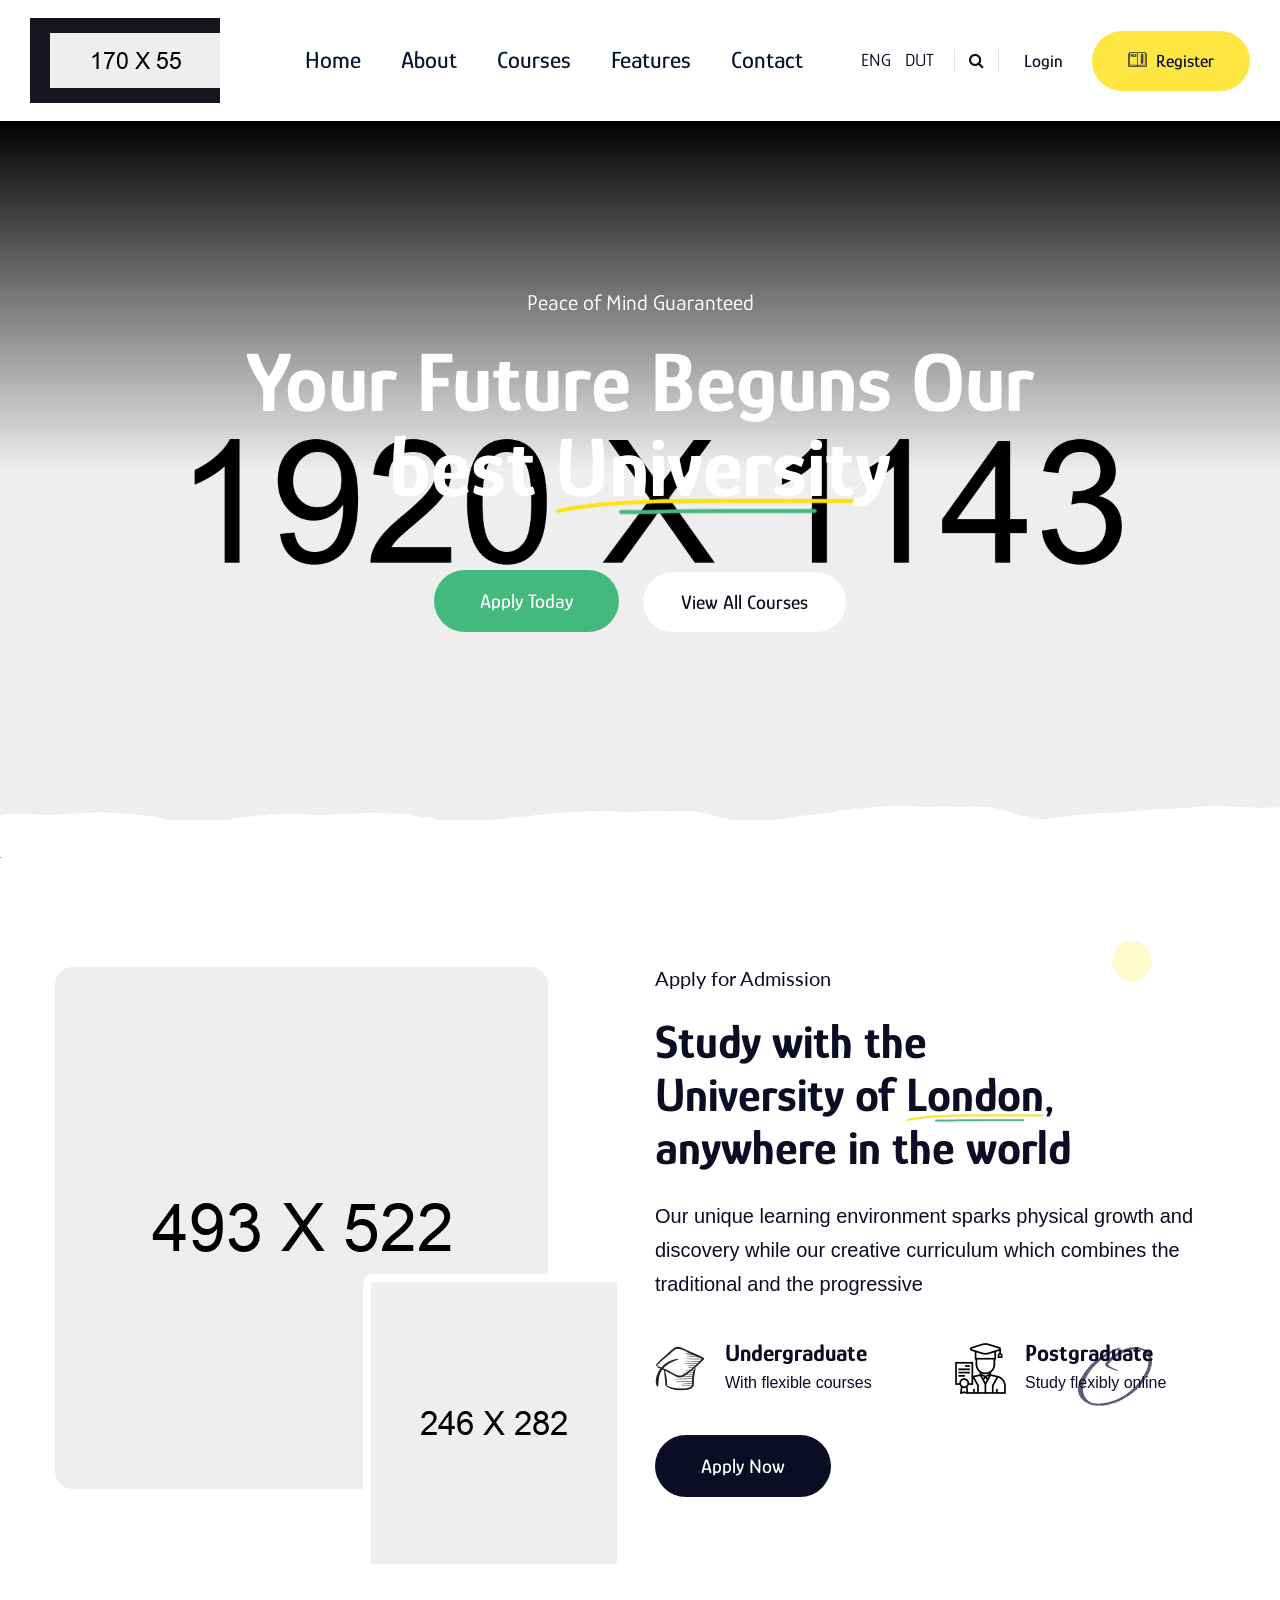
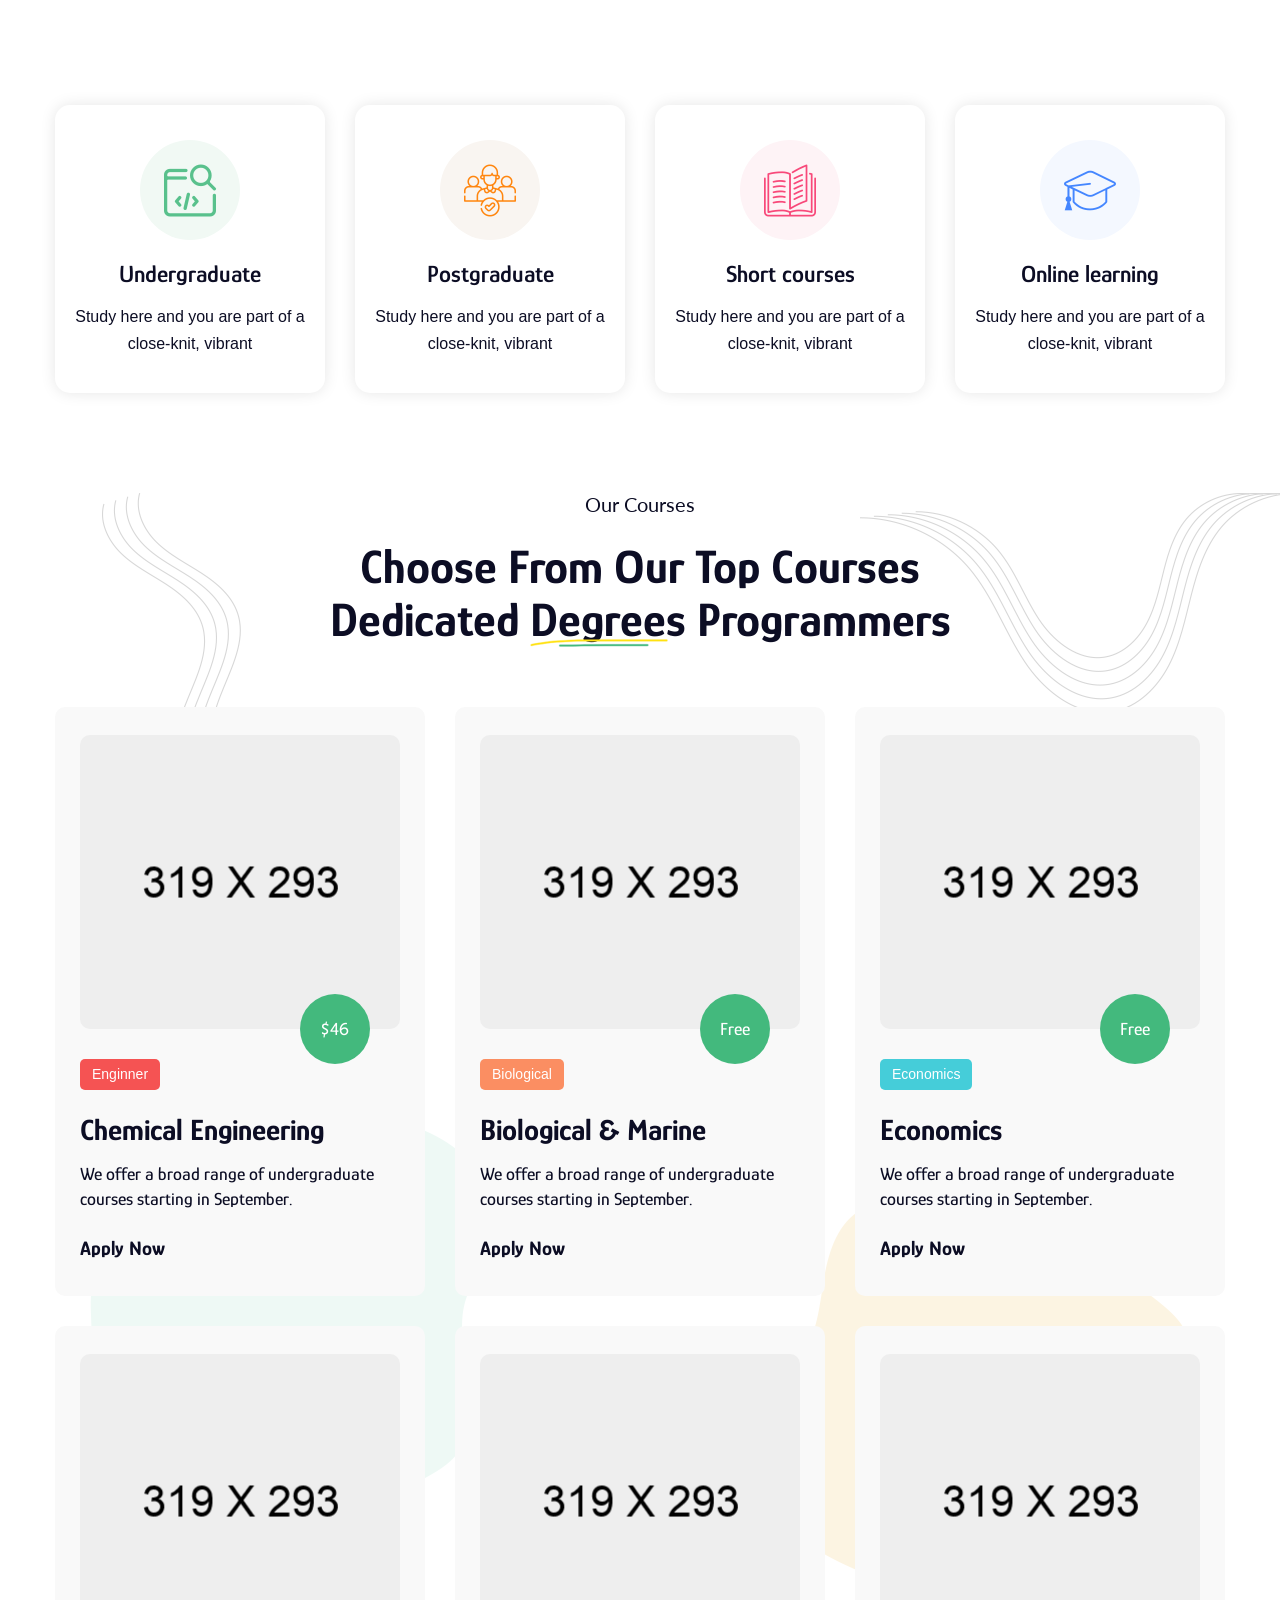
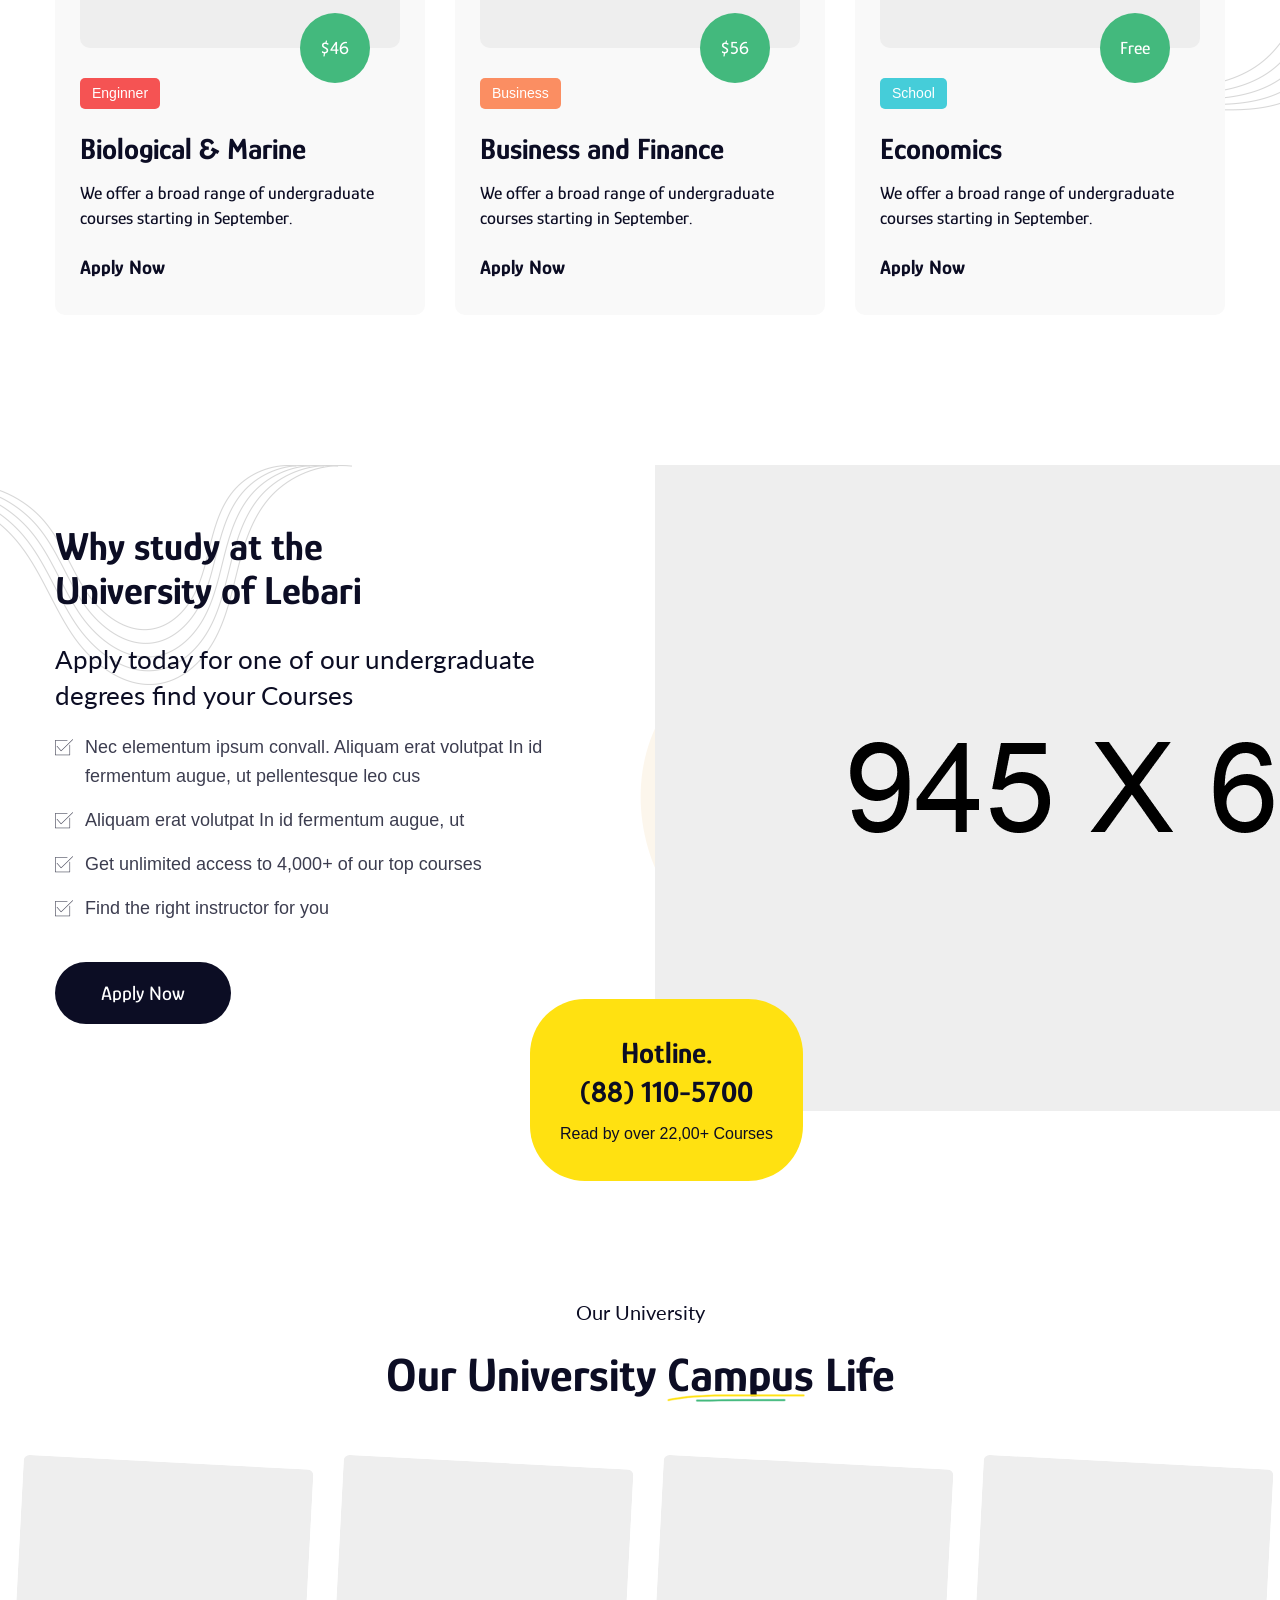
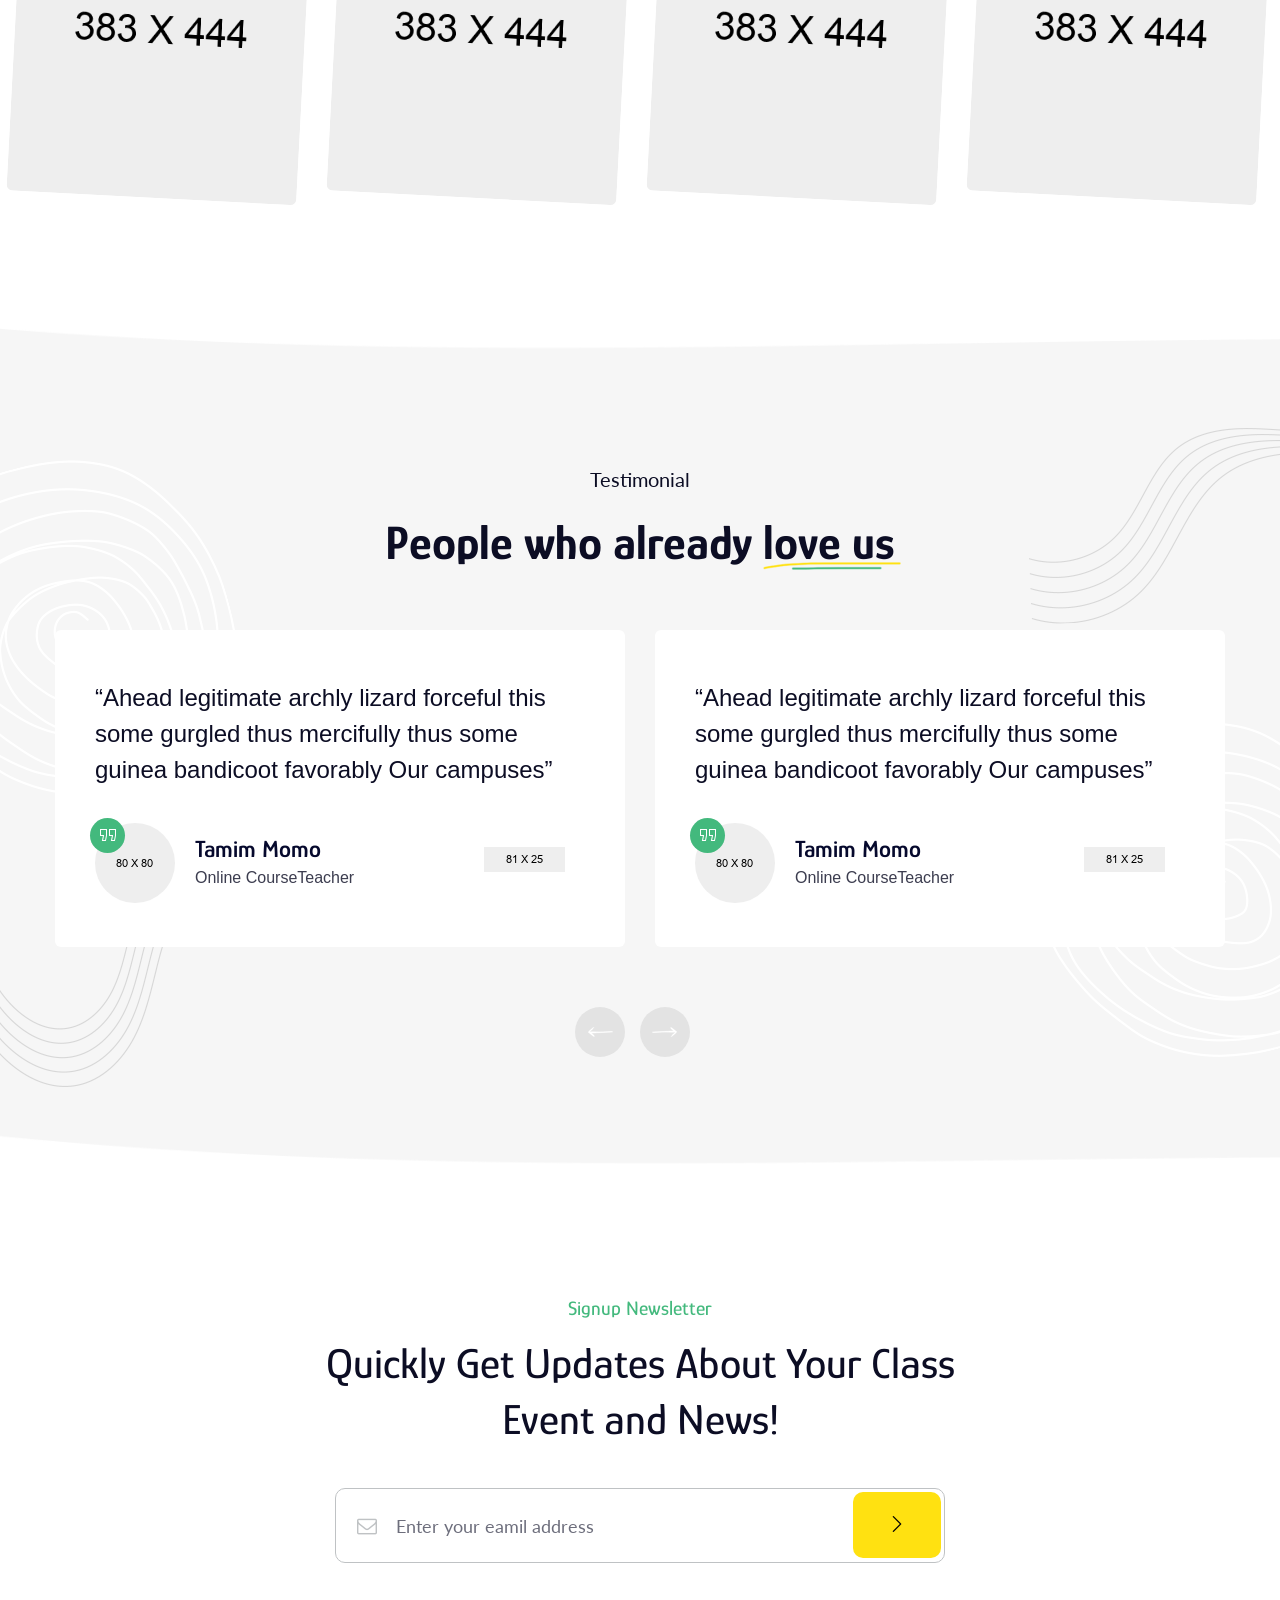
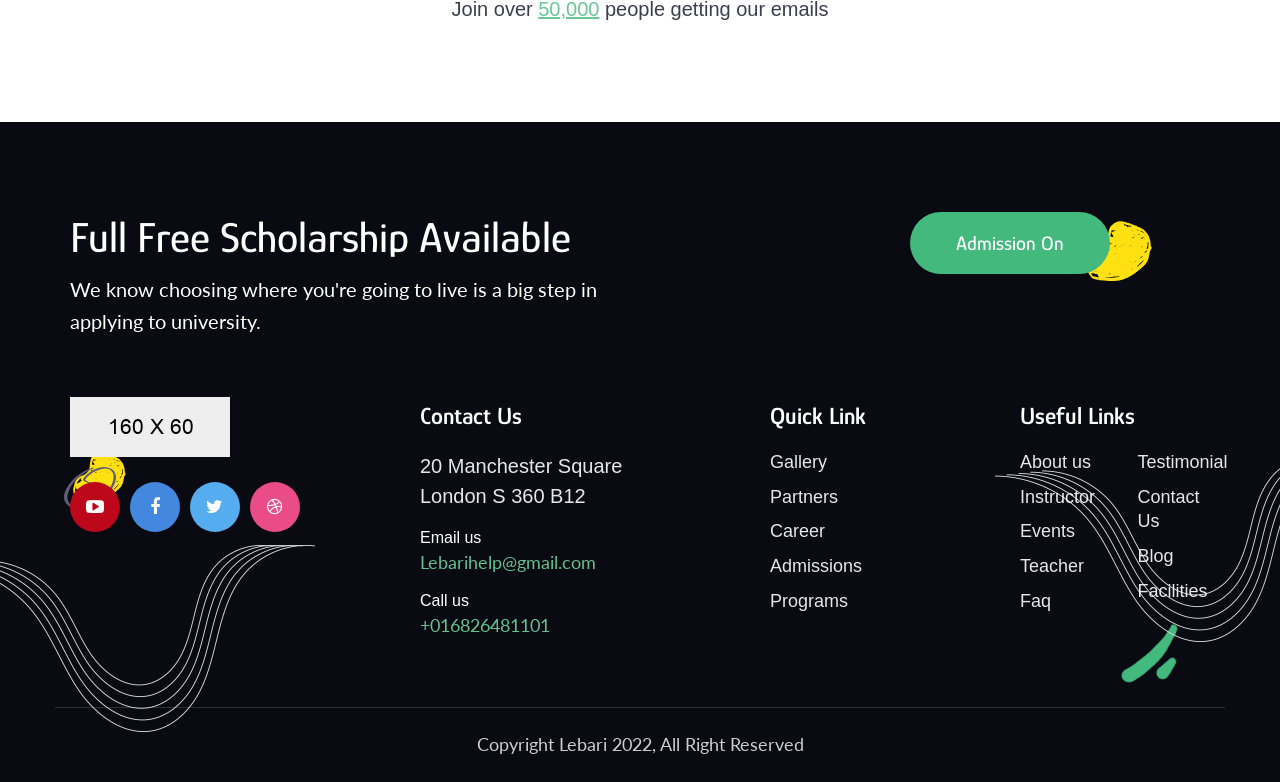
==== landing-page/index.html @ ad211459 "Initial commit: PathWise microservices platform - all secrets removed" ====
<!DOCTYPE html>
<html>
<head>
<meta charset="utf-8">
<title>PathWise University | Learn, Grow, Succeed</title>

<!-- Stylesheets -->
<link href="css/bootstrap.css" rel="stylesheet">
<link href="css/style.css" rel="stylesheet">
<link href="css/responsive.css" rel="stylesheet">

<link href="https://fonts.googleapis.com/css2?family=Glory:wght@100;300;400;500;600;700;800&family=Lato:wght@100;300;400;700;900&display=swap" rel="stylesheet">

<link rel="shortcut icon" href="images/favicon.png" type="image/x-icon">
<link rel="icon" href="images/favicon.png" type="image/x-icon">

<!-- Responsive -->
<meta http-equiv="X-UA-Compatible" content="IE=edge">
<meta name="viewport" content="width=device-width, initial-scale=1.0, maximum-scale=1.0, user-scalable=0">

<!--[if lt IE 9]><script src="https://cdnjs.cloudflare.com/ajax/libs/html5shiv/3.7.3/html5shiv.js"></script><![endif]-->
<!--[if lt IE 9]><script src="js/respond.js"></script><![endif]-->

</head>

<body>

<div class="page-wrapper">
 	
    <!-- Preloader -->
    <div class="preloader"></div>
 	
    <!-- Main Header -->
    <header class="main-header header-style-four">
    
        <!-- Header Lower -->
        <div class="header-lower">
			<div class="lower-inner">
				<div class="outer-container">
					<div class="inner-container clearfix">
						
						<div class="pull-left logo-box">
							<div class="logo"><a href="index.html"><img src="images/logo-2.png" alt="" title=""></a></div>
						</div>
						
						<div class="pull-right nav-outer clearfix">
							<!-- Mobile Navigation Toggler -->
							<div class="mobile-nav-toggler"><span class="icon flaticon-menu-2"></span></div>
							<!-- Main Menu -->
							<nav class="main-menu show navbar-expand-md">
								<div class="navbar-header">
									<button class="navbar-toggler" type="button" data-toggle="collapse" data-target="#navbarSupportedContent" aria-controls="navbarSupportedContent" aria-expanded="false" aria-label="Toggle navigation">
										<span class="icon-bar"></span>
										<span class="icon-bar"></span>
										<span class="icon-bar"></span>
									</button>
								</div>
								
								<div class="navbar-collapse collapse clearfix" id="navbarSupportedContent">
									<ul class="navigation clearfix">
										<li class="current"><a href="index.html">Home</a></li>
										<li><a href="#about">About</a></li>
										<li><a href="#courses">Courses</a></li>
										<li><a href="#features">Features</a></li>
										<li><a href="#contact">Contact</a></li>
									 </ul>
								</div>
							</nav>
							<!-- Main Menu End-->
							
							<!-- Outer Box -->
							<div class="outer-box clearfix">
							
								<!-- Language Nav -->
								<ul class="language-nav">
									<li><a href="#">Eng</a></li>
									<li><a href="#">Dut</a></li>
								</ul>
								
								<!-- Search Btn -->
								<div class="search-box-btn search-box-outer"><span class="icon fa fa-search"></span></div>
								
								<!-- Login Box -->
								<ul class="login-box">
									<li><a href="login.html" class="login">Login</a></li>
									<li><a href="register.html" class="register"><span class="icon flaticon-homework"></span>Register</a></li>
								</ul>
								
							</div>
								
						</div>
						
					</div>
				</div>
			</div>
        </div>
        <!--End Header Upper-->
        
        <!-- Mobile Menu  -->
        <div class="mobile-menu">
            <div class="menu-backdrop"></div>
            <div class="close-btn"><span class="icon flaticon-multiply"></span></div>
            
            <nav class="menu-box">
                <div class="nav-logo"><a href="index.html"><img src="images/logo.png" alt="" title=""></a></div>
                <div class="menu-outer">
					<!--Here Menu Will Come Automatically Via Javascript / Same Menu as in Header-->
				</div>
            </nav>
        </div><!-- End Mobile Menu -->
    
    </header>
    <!-- End Main Header -->
	
    <!-- Banner Slider Six -->
    <section class="banner-section-six">
		<div class="pattern-layer" style="background-image:url(images2/main-slider/pattern-10.png)"></div>
		<div class="single-item-carousel owl-carousel owl-theme">
            
			<!-- Slide -->
			<div class="slide" style="background-image:url(images2/main-slider/image-4.jpg)">
				<div class="auto-container">
					<div class="content-boxed">
						<div class="inner-column">
							<div class="title">Peace of Mind Guaranteed</div>
							<h1>Your Future Beguns Our <br> best <span>University</span></h1>
							<a class="theme-btn btn-style-eight" href="contact.html"><span class="txt">Apply Today</span></a>
							<a class="theme-btn btn-style-thirteen" href="contact.html"><span class="txt">View All Courses</span></a>
						</div>
					</div>
				</div>
			</div>
			
			<!-- Slide -->
			<div class="slide" style="background-image:url(images2/main-slider/image-5.jpg)">
				<div class="auto-container">
					<div class="content-boxed">
						<div class="inner-column">
							<div class="title">Peace of Mind Guaranteed</div>
							<h1>Your Future Beguns Our <br> best <span>University</span></h1>
							<a class="theme-btn btn-style-eight" href="contact.html"><span class="txt">Apply Today</span></a>
							<a class="theme-btn btn-style-thirteen" href="contact.html"><span class="txt">View All Courses</span></a>
						</div>
					</div>
				</div>
			</div>
			
			<!-- Slide -->
			<div class="slide" style="background-image:url(images2/main-slider/image-4.jpg)">
				<div class="auto-container">
					<div class="content-boxed">
						<div class="inner-column">
							<div class="title">Peace of Mind Guaranteed</div>
							<h1>Your Future Beguns Our <br> best <span>University</span></h1>
							<a class="theme-btn btn-style-eight" href="contact.html"><span class="txt">Apply Today</span></a>
							<a class="theme-btn btn-style-thirteen" href="contact.html"><span class="txt">View All Courses</span></a>
						</div>
					</div>
				</div>
			</div>
			
        </div>
    </section>
    <!-- End Banner Slider Three -->
	
	<!-- Admission Section -->
    <section class="admission-section">
		<div class="color-circle"></div>
		<div class="pattern-layer-one" style="background-image:url(images2/icons/icon-19.png)"></div>
		<div class="auto-container">
            <div class="row clearfix">
				
				<!-- Image Column -->
				<div class="image-column col-lg-6 col-md-12 col-sm-12">
					<div class="inner-column">
						<div class="image wow fadeInLeft" data-wow-delay="0ms" data-wow-duration="1500ms">
							<img src="images2/resource/about-4.jpg" alt="" />
						</div>
						<div class="image-two wow fadeInRight" data-wow-delay="0ms" data-wow-duration="1500ms">
							<img src="images2/resource/about-5.jpg" alt="" />
						</div>
					</div>
				</div>
				
				<!-- Content Column -->
				<div class="content-column col-lg-6 col-md-12 col-sm-12">
					<div class="inner-column">
						<div class="sec-title-three">
							<div class="title">Apply for Admission</div>
							<h2>Study with the <br> University of <span>London,</span> <br> anywhere in the world</h2>
						</div>
						<div class="text">Our unique learning environment sparks physical growth and discovery while our creative curriculum which combines the traditional and the progressive </div>
						<div class="row clearfix">
							
							<!-- Feature Column -->
							<div class="feature-column col-lg-6 col-md-6 col-sm-12">
								<div class="feature-inner">
									<div class="icon"><img src="images2/icons/feature-3.png" alt="" /></div>
									<strong>Undergraduate</strong>
									With flexible courses
								</div>
							</div>
							
							<!-- Feature Column -->
							<div class="feature-column col-lg-6 col-md-6 col-sm-12">
								<div class="feature-inner">
									<div class="icon"><img src="images2/icons/feature-4.png" alt="" /></div>
									<strong>Postgraduate</strong>
									Study flexibly online
								</div>
							</div>
							
						</div>
						<!-- Button Box -->
						<div class="button-box">
							<a class="theme-btn btn-style-nine" href="about.html"><span class="txt">Apply Now</span></a>
						</div>
					</div>
				</div>
				
			</div>
		</div>
	</section>
	<!-- End About Slider -->
	
	<!-- Courses Section Three -->
	<section class="courses-section-three">
		<div class="auto-container">
			<div class="row clearfix">
				
				<!-- Feature Block Six -->
				<div class="feature-block-six col-lg-3 col-md-6 col-sm-12">
					<div class="inner-box">
						<a href="blog-detail.html" class="overlay-box"></a>
						<div class="icon flaticon-web-search-engine"></div>
						<h4>Undergraduate</h4>
						<div class="text">Study here and you are part of a close-knit, vibrant</div>
					</div>
				</div>
				
				<!-- Feature Block Six -->
				<div class="feature-block-six col-lg-3 col-md-6 col-sm-12">
					<div class="inner-box">
						<a href="blog-detail.html" class="overlay-box"></a>
						<div class="icon flaticon-team"></div>
						<h4>Postgraduate </h4>
						<div class="text">Study here and you are part of a close-knit, vibrant</div>
					</div>
				</div>
				
				<!-- Feature Block Six -->
				<div class="feature-block-six col-lg-3 col-md-6 col-sm-12">
					<div class="inner-box">
						<a href="blog-detail.html" class="overlay-box"></a>
						<div class="icon flaticon-open-book"></div>
						<h4>Short courses</h4>
						<div class="text">Study here and you are part of a close-knit, vibrant</div>
					</div>
				</div>
				
				<!-- Feature Block Six -->
				<div class="feature-block-six col-lg-3 col-md-6 col-sm-12">
					<div class="inner-box">
						<a href="blog-detail.html" class="overlay-box"></a>
						<div class="icon flaticon-graduation-cap"></div>
						<h4>Online learning</h4>
						<div class="text">Study here and you are part of a close-knit, vibrant</div>
					</div>
				</div>
				
			</div>
		</div>
	</section>
	<!-- End Courses Section Three -->
	
	<!-- Courses Section Four -->
	<section class="courses-section-four">
		<div class="pattern-layer-one" style="background-image:url(images2/background/pattern-25.png)"></div>
		<div class="pattern-layer-two" style="background-image:url(images2/background/pattern-26.png)"></div>
		<div class="pattern-layer-three" style="background-image:url(images2/background/pattern-27.png)"></div>
		<div class="pattern-layer-four" style="background-image:url(images2/background/pattern-28.png)"></div>
		<div class="pattern-layer-five" style="background-image:url(images2/background/pattern-29.png)"></div>
		<div class="auto-container">
			<div class="sec-title-three centered">
				<div class="title">Our Courses</div>
				<h2>Choose From Our Top Courses <br> Dedicated <span>Degrees</span> Programmers</h2>
			</div>
			<div class="row clearfix">
				
				<!-- Course Block Five -->
				<div class="course-block-five col-lg-4 col-md-6 col-sm-12">
					<div class="inner-box wow fadeInLeft" data-wow-delay="0ms" data-wow-duration="1500ms">
						<div class="image">
							<a href="course-detail.html"><img src="images2/resource/course-1.jpg" alt="" /></a>
						</div>
						<div class="lower-content">
							<div class="price">$46</div>
							<div class="category">Enginner</div>
							<h3><a href="course-detail.html">Chemical Engineering</a></h3>
							<div class="text">We offer a broad range of undergraduate courses starting in September.</div>
							<a href="course-detail.html" class="apply-here">Apply Now</a>
						</div>
					</div>
				</div>
				
				<!-- Course Block Five -->
				<div class="course-block-five col-lg-4 col-md-6 col-sm-12">
					<div class="inner-box wow fadeInLeft" data-wow-delay="150ms" data-wow-duration="1500ms">
						<div class="image">
							<a href="course-detail.html"><img src="images2/resource/course-2.jpg" alt="" /></a>
						</div>
						<div class="lower-content">
							<div class="price">Free</div>
							<div class="category">Biological</div>
							<h3><a href="course-detail.html">Biological & Marine</a></h3>
							<div class="text">We offer a broad range of undergraduate courses starting in September.</div>
							<a href="course-detail.html" class="apply-here">Apply Now</a>
						</div>
					</div>
				</div>
				
				<!-- Course Block Five -->
				<div class="course-block-five col-lg-4 col-md-6 col-sm-12">
					<div class="inner-box wow fadeInLeft" data-wow-delay="300ms" data-wow-duration="1500ms">
						<div class="image">
							<a href="course-detail.html"><img src="images2/resource/course-3.jpg" alt="" /></a>
						</div>
						<div class="lower-content">
							<div class="price">Free</div>
							<div class="category">Economics</div>
							<h3><a href="course-detail.html">Economics</a></h3>
							<div class="text">We offer a broad range of undergraduate courses starting in September.</div>
							<a href="course-detail.html" class="apply-here">Apply Now</a>
						</div>
					</div>
				</div>
				
				<!-- Course Block Five -->
				<div class="course-block-five col-lg-4 col-md-6 col-sm-12">
					<div class="inner-box wow fadeInRight" data-wow-delay="0ms" data-wow-duration="1500ms">
						<div class="image">
							<a href="course-detail.html"><img src="images2/resource/course-4.jpg" alt="" /></a>
						</div>
						<div class="lower-content">
							<div class="price">$46</div>
							<div class="category">Enginner</div>
							<h3><a href="course-detail.html">Biological & Marine</a></h3>
							<div class="text">We offer a broad range of undergraduate courses starting in September.</div>
							<a href="course-detail.html" class="apply-here">Apply Now</a>
						</div>
					</div>
				</div>
				
				<!-- Course Block Five -->
				<div class="course-block-five col-lg-4 col-md-6 col-sm-12">
					<div class="inner-box wow fadeInRight" data-wow-delay="150ms" data-wow-duration="1500ms">
						<div class="image">
							<a href="course-detail.html"><img src="images2/resource/course-5.jpg" alt="" /></a>
						</div>
						<div class="lower-content">
							<div class="price">$56</div>
							<div class="category">Business</div>
							<h3><a href="course-detail.html">Business and Finance</a></h3>
							<div class="text">We offer a broad range of undergraduate courses starting in September.</div>
							<a href="course-detail.html" class="apply-here">Apply Now</a>
						</div>
					</div>
				</div>
				
				<!-- Course Block Five -->
				<div class="course-block-five col-lg-4 col-md-6 col-sm-12">
					<div class="inner-box wow fadeInRight" data-wow-delay="300ms" data-wow-duration="1500ms">
						<div class="image">
							<a href="course-detail.html"><img src="images2/resource/course-6.jpg" alt="" /></a>
						</div>
						<div class="lower-content">
							<div class="price">Free</div>
							<div class="category">School</div>
							<h3><a href="course-detail.html">Economics</a></h3>
							<div class="text">We offer a broad range of undergraduate courses starting in September.</div>
							<a href="course-detail.html" class="apply-here">Apply Now</a>
						</div>
					</div>
				</div>
				
			</div>
		</div>
	</section>
	<!-- End Courses Section Four -->
	
	<!-- Study Section -->
	<section class="study-section">
		<div class="pattern-layer-one" style="background-image:url(images2/background/pattern-30.png)"></div>
		<div class="pattern-layer-two" style="background-image:url(images2/background/pattern-31.png)"></div>
		<div class="auto-container">
			<div class="row clearfix">
			
				<!-- Content Column -->
				<div class="content-column col-lg-6 col-md-12 col-sm-12">
					<div class="inner-column">
						<h2>Why study at the <br> University of Lebari</h2>
						<div class="bold-text">Apply today for one of our undergraduate degrees find your Courses</div>
						<ul class="list">
							<li>Nec elementum ipsum convall. Aliquam erat volutpat In id fermentum augue, ut pellentesque leo cus</li>
							<li>Aliquam erat volutpat In id fermentum augue, ut</li>
							<li>Get unlimited access to 4,000+ of our top courses</li>
							<li>Find the right instructor for you</li>
						</ul>
						<!-- Button Box -->
						<div class="button-box">
							<a class="theme-btn btn-style-nine" href="contact.html">Apply Now</a>
						</div>
					</div>
					
				</div>
				
				<!-- Image Column -->
				<div class="image-column col-lg-6 col-md-12 col-sm-12">
					<div class="inner-column">
						<div class="image">
							<img src="images2/resource/study.jpg" alt="" />
						</div>
						<div class="hotline">
							<h3>Hotline. <br> (88) 110-5700</h3>
							<div class="text">Read by over 22,00+ Courses</div>
						</div>
					</div>
				</div>
				
			</div>
		</div>
	</section>
	<!-- End Study Section -->
	
	<!-- Campus Section -->
	<section class="campus-section">
		<div class="auto-container">
			<div class="sec-title-three centered">
				<div class="title">Our University</div>
				<h2>Our University <span>Campus</span> Life</h2>
			</div>
			<div class="row clearfix">
			
				<!-- Campus Block -->
				<div class="campus-block col-lg-3 col-md-6 col-sm-12">
					<div class="inner-box">
						<div class="image">
							<img src="images2/resource/campus-1.jpg" alt="" />
							<!-- Overlay Box -->
							<div class="overlay-box">
								<div class="overlay-inner">
									<div class="content">
										<h4><a href="course-detail.html">Economics</a></h4>
										<div class="category">School</div>
									</div>
								</div>
							</div>
							<a href="images2/resource/campus-1.jpg" data-fancybox="course-gallery" data-caption="" class="link"><span class="icon flaticon-full-screen"></span></a>
						</div>
					</div>
				</div>
				
				<!-- Campus Block -->
				<div class="campus-block col-lg-3 col-md-6 col-sm-12">
					<div class="inner-box">
						<div class="image">
							<img src="images2/resource/campus-2.jpg" alt="" />
							<!-- Overlay Box -->
							<div class="overlay-box">
								<div class="overlay-inner">
									<div class="content">
										<h4><a href="course-detail.html">Economics</a></h4>
										<div class="category">School</div>
									</div>
								</div>
							</div>
							<a href="images2/resource/campus-2.jpg" data-fancybox="course-gallery" data-caption="" class="link"><span class="icon flaticon-full-screen"></span></a>
						</div>
					</div>
				</div>
				
				<!-- Campus Block -->
				<div class="campus-block col-lg-3 col-md-6 col-sm-12">
					<div class="inner-box">
						<div class="image">
							<img src="images2/resource/campus-3.jpg" alt="" />
							<!-- Overlay Box -->
							<div class="overlay-box">
								<div class="overlay-inner">
									<div class="content">
										<h4><a href="course-detail.html">Economics</a></h4>
										<div class="category">School</div>
									</div>
								</div>
							</div>
							<a href="images2/resource/campus-3.jpg" data-fancybox="course-gallery" data-caption="" class="link"><span class="icon flaticon-full-screen"></span></a>
						</div>
					</div>
				</div>
				
				<!-- Campus Block -->
				<div class="campus-block col-lg-3 col-md-6 col-sm-12">
					<div class="inner-box">
						<div class="image">
							<img src="images2/resource/campus-4.jpg" alt="" />
							<!-- Overlay Box -->
							<div class="overlay-box">
								<div class="overlay-inner">
									<div class="content">
										<h4><a href="course-detail.html">Economics</a></h4>
										<div class="category">School</div>
									</div>
								</div>
							</div>
							<a href="images2/resource/campus-4.jpg" data-fancybox="course-gallery" data-caption="" class="link"><span class="icon flaticon-full-screen"></span></a>
						</div>
					</div>
				</div>
				
			</div>
		</div>
	</section>
	<!-- End Campus Section -->
	
	<!-- Testimonial Section -->
	<section class="testimonial-section-five" style="background-image:url(images2/background/pattern-32.png)">
		<div class="pattern-layer-two" style="background-image:url(images2/background/pattern-33.png)"></div>
		<div class="pattern-layer-four" style="background-image:url(images2/background/pattern-34.png)"></div>
		<div class="auto-container">
			<!-- Sec Title -->
			<div class="sec-title-three centered">
				<div class="title">Testimonial</div>
				<h2>People who already <span>love us</span></h2>
			</div>
			<div class="inner-container">
				<div class="pattern-layer-one" style="background-image:url(images2/background/pattern-22.png)"></div>
				<div class="pattern-layer-three" style="background-image:url(images2/background/pattern-22.png)"></div>
				<div class="hm5-testimonial-carousel owl-carousel owl-theme">
					
					<!-- Testimonial Block -->
					<div class="testimonial-block-five">
						<div class="inner-box">
							<div class="text">“Ahead legitimate archly lizard forceful this some gurgled thus mercifully thus some guinea bandicoot favorably Our campuses”</div>
							<div class="author-info">
								<div class="info-inner">
									<div class="quote-icon flaticon-quote-2"></div>
									<div class="author-image">
										<img src="images2/resource/author-7.jpg" alt="" />
									</div>
									<h4>Tamim Momo</h4>
									<div class="designation">Online CourseTeacher</div>
									<div class="client-icon"><img src="images2/clients/11.png" alt="" /></div>
								</div>
							</div>
						</div>
					</div>
					
					<!-- Testimonial Block -->
					<div class="testimonial-block-five">
						<div class="inner-box">
							<div class="text">“Ahead legitimate archly lizard forceful this some gurgled thus mercifully thus some guinea bandicoot favorably Our campuses”</div>
							<div class="author-info">
								<div class="info-inner">
									<div class="quote-icon flaticon-quote-2"></div>
									<div class="author-image">
										<img src="images2/resource/author-7.jpg" alt="" />
									</div>
									<h4>Tamim Momo</h4>
									<div class="designation">Online CourseTeacher</div>
									<div class="client-icon"><img src="images2/clients/11.png" alt="" /></div>
								</div>
							</div>
						</div>
					</div>
					
					<!-- Testimonial Block -->
					<div class="testimonial-block-five">
						<div class="inner-box">
							<div class="text">“Ahead legitimate archly lizard forceful this some gurgled thus mercifully thus some guinea bandicoot favorably Our campuses”</div>
							<div class="author-info">
								<div class="info-inner">
									<div class="quote-icon flaticon-quote-2"></div>
									<div class="author-image">
										<img src="images2/resource/author-7.jpg" alt="" />
									</div>
									<h4>Tamim Momo</h4>
									<div class="designation">Online CourseTeacher</div>
									<div class="client-icon"><img src="images2/clients/11.png" alt="" /></div>
								</div>
							</div>
						</div>
					</div>
					
					<!-- Testimonial Block -->
					<div class="testimonial-block-five">
						<div class="inner-box">
							<div class="text">“Ahead legitimate archly lizard forceful this some gurgled thus mercifully thus some guinea bandicoot favorably Our campuses”</div>
							<div class="author-info">
								<div class="info-inner">
									<div class="quote-icon flaticon-quote-2"></div>
									<div class="author-image">
										<img src="images2/resource/author-7.jpg" alt="" />
									</div>
									<h4>Tamim Momo</h4>
									<div class="designation">Online CourseTeacher</div>
									<div class="client-icon"><img src="images2/clients/11.png" alt="" /></div>
								</div>
							</div>
						</div>
					</div>
					
				</div>
			</div>
		</div>
	</section>
	
	<!-- Newsletter Section Three -->
	<section class="newsletter-section-three style-two">
		<div class="auto-container">
			<div class="inner-container">
				<div class="icon-layer-one" style="background-image:url(images2/icons/pattern-12.png)"></div>
				<div class="title-box">
					<div class="title">Signup Newsletter</div>
					<h2>Quickly Get Updates About Your Class <br> Event and News!</h2>
				</div>
				<!-- Newsletter Form -->
				<div class="newsletter-form-three">
					<form method="post" action="contact.html">
						<div class="form-group">
							<span class="icon fa fa-envelope-o"></span>
							<input type="email" name="email" value="" placeholder="Enter your eamil address" required>
							<button type="submit" class="flaticon-next-2 submit-btn"></button>
						</div>
					</form>
				</div>
				<div class="join-us">Join over <span>50,000</span> people getting our emails</div>
			</div>
		</div>
	</section>
	<!-- End Newsletter Section Three -->
	
	<!-- Footer Style Three -->
    <footer class="footer-style-three style-two">
		<div class="icon-layer-one" style="background-image: url(images2/icons/icon-20.png)"></div>
		<div class="icon-layer-two" style="background-image: url(images2/icons/icon-17.png)"></div>
		<div class="icon-layer-three" style="background-image: url(images2/icons/icon-24.png)"></div>
		<div class="icon-layer-four" style="background-image: url(images2/background/pattern-35.png)"></div>
		<div class="icon-layer-five" style="background-image: url(images2/background/pattern-36.png)"></div>
		<div class="auto-container">
			<div class="auto-container">
				<!-- Upper Box -->
				<div class="upper-box">
					<div class="row clearfix">
						<!-- Title Column -->
						<div class="title-column col-lg-8 col-md-12 col-sm-12">
							<div class="inner-column">
								<h2>Full Free Scholarship Available</h2>
								<div class="text">We know choosing where you're going to live is a big step in <br> applying to university.</div>
							</div>
						</div>
						<!-- Button Column -->
						<div class="button-column col-lg-4 col-md-12 col-sm-12">
							<div class="inner-column">
								<!-- Button Box -->
								<div class="button-box">
									<a class="theme-btn btn-style-twelve" href="contact.html">Admission on</a>
								</div>
							</div>
						</div>
					</div>
				</div>
			</div>
        	<!--Widgets Section-->
            <div class="widgets-section">
            	<div class="row clearfix">
					
					<!-- Column -->
                    <div class="big-column col-lg-7 col-md-12 col-sm-12">
						<div class="row clearfix">
						
                        	<!-- Footer Column -->
                            <div class="footer-column col-lg-6 col-md-6 col-sm-12">
                                <div class="footer-widget logo-widget">
									<div class="logo">
										<a href="index.html"><img src="images2/logo-2.png" alt="" /></a>
									</div>
									<!-- Social Box -->
									<ul class="social-box">
										<li class="youtube"><a target="_blank" href="http://pinterest.com/" class="fa fa-youtube-play"></a></li>
										<li class="facebook"><a target="_blank" href="http://facebook.com/" class="fa fa-facebook-f"></a></li>
										<li class="twitter"><a target="_blank" href="http://twitter.com/" class="fa fa-twitter"></a></li>
										<li class="dribbble"><a target="_blank" href="http://dribbble.com/" class="fa fa-dribbble"></a></li>
									</ul>
								</div>
							</div>
							
							<!-- Footer Column -->
                            <div class="footer-column col-lg-6 col-md-6 col-sm-12">
                                <div class="footer-widget contact-widget">
									<h4>Contact Us</h4>
									<ul class="contact-list">
										<li>20 Manchester Square <br> London S 360 B12​</li>
										<li>Email us<a href="#">Lebarihelp@gmail.com</a></li>
										<li>Call us<a href="#">+016826481101</a></li>
									</ul>
								</div>
							</div>
							
						</div>
					</div>
					
					<!-- Column -->
                    <div class="big-column col-lg-5 col-md-12 col-sm-12">
						<div class="row clearfix">
							
							<!-- Footer Column -->
                            <div class="footer-column col-lg-6 col-md-6 col-sm-12">
                                <div class="footer-widget link-widget">
									<h4>Quick Link</h4>
									<ul class="link-list">
										<li><a href="#">Gallery</a></li>
										<li><a href="#">Partners</a></li>
										<li><a href="#">Career</a></li>
										<li><a href="#">Admissions</a></li>
										<li><a href="#">Programs</a></li>
									</ul>
								</div>
							</div>
							
							<!-- Footer Column -->
                            <div class="footer-column col-lg-6 col-md-6 col-sm-12">
                                <div class="footer-widget link-widget">
									<h4>Useful Links</h4>
									<div class="row clearfix">
										<!-- Column -->
										<div class="column col-lg-6 col-md-6 col-sm-12">
											<ul class="link-list">
												<li><a href="#">About us</a></li>
												<li><a href="#">Instructor</a></li>
												<li><a href="#">Events</a></li>
												<li><a href="#">Teacher</a></li>
												<li><a href="#">Faq</a></li>
											</ul>
										</div>
										<!-- Column -->
										<div class="column col-lg-6 col-md-6 col-sm-12">
											<ul class="link-list">
												<li><a href="#">Testimonial</a></li>
												<li><a href="#">Contact Us</a></li>
												<li><a href="#">Blog</a></li>
												<li><a href="#">Facilities</a></li>
											</ul>
										</div>
									</div>
								</div>
							</div>
							
						</div>
					</div>
					
				</div>
			</div>
			
			<!-- Footer Bottom -->
			<div class="footer-bottom">
				<div class="copyright">Copyright Lebari 2022, All Right Reserved</div>
			</div>
			
		</div>
	</footer>
	<!-- End Footer Style Three -->
	
</div>
<!--End pagewrapper-->

<!-- Header Search -->
<div class="search-popup">
	<button class="close-search style-two"><span class="flaticon-multiply"></span></button>
	<button class="close-search"><span class="flaticon-multiply"></span></button>
	<form method="post" action="blog.html">
		<div class="form-group">
			<input type="search" name="search-field" value="" placeholder="Search Here" required="">
			<button type="submit"><i class="fa fa-search"></i></button>
		</div>
	</form>
</div>
<!-- End Header Search -->

<!-- Scroll To Top -->
<div class="scroll-to-top scroll-to-target" data-target="html"><span class="fa fa-arrow-up"></span></div>

<script src="js/jquery.js"></script>
<script src="js/popper.min.js"></script>
<script src="js/bootstrap.min.js"></script>
<script src="js/jquery.mCustomScrollbar.concat.min.js"></script>
<script src="js/jquery.fancybox.js"></script>
<script src="js/appear.js"></script>
<script src="js/nav-tool.js"></script>
<script src="js/mixitup.js"></script>
<script src="js/owl.js"></script>
<script src="js/tilt.jquery.min.js"></script>
<script src="js/wow.js"></script>
<script src="js/isotope.js"></script>
<script src="js/jquery-ui.js"></script>
<script src="js/script.js"></script>

</body>
</html>
---- landing-page/css/style.css ----
/* LeBari HTML Template */

/************ TABLE OF CONTENTS ***************
1. Fonts
2. Reset
3. Global
4. Main Header / Style Two
5. Banner Section / Two / Three
6. Instructor Section
7. Benefits Section
8. Feature Section / Two
9. Course Section
10. Career Section
11. Skill Section
12. Testimonial Section
13. News Section
14. Clients Section
15. Main Footer Section
16. Professional Section
17. Event Section
18. Goal Section
19. Contact Section
20. Page Title Section
21. Counter Section
22. Team Section
23. Faq Section
24. Profile Section
25. Membership Section
26. Course Filter Section
27. Course Detail Section
28. Blog Section
29. Blog Wudgets Section
30. Blog Detail Section
31. Not Found
32. Contact Form Section
33. Map Section
34. Donate Section

**********************************************/

/* 
	font-family: 'Lato', sans-serif;
	font-family: 'Noto Sans TC', sans-serif;
	font-family: 'Montserrat', sans-serif;
	
	HomePage-4 Font
	
	font-family: 'Glory', sans-serif;
	font-family: 'Lato', sans-serif;
	
*/

@import url('font-awesome.css');
@import url('flaticon.css');
@import url('animate.css');
@import url('owl.css');
@import url('animation.css');
@import url('jquery-ui.css');
@import url('custom-animate.css');
@import url('jquery.fancybox.min.css');
@import url('jquery.bootstrap-touchspin.css');
@import url('jquery.mCustomScrollbar.min.css');

/*** 

====================================================================
	Reset
====================================================================

 ***/
 
* {
	margin:0px;
	padding:0px;
	border:none;
	outline:none;
}

@font-face {
  font-family: 'Conv_Muli';
  src: url("../fonts/Muli.eot");
  src: url("../fonts/Muli.eot?#iefix") format("embedded-opentype"),
       url("../fonts/Muli.woff") format("woff"),
       url("../fonts/Muli.ttf") format("truetype"),
       url("../fonts/Muli.svg#Muli") format("svg");
	font-weight: normal;
	font-style: normal;
}

@font-face {
  font-family: 'Conv_Muli-SemiBold';
  src: url("../fonts/Muli-SemiBold.eot");
  src: url("../fonts/Muli-SemiBold.eot?#iefix") format("embedded-opentype"),
       url("../fonts/Muli-SemiBold.woff") format("woff"),
       url("../fonts/Muli-SemiBold.ttf") format("truetype"),
       url("../fonts/Muli-SemiBold.svg#Muli") format("svg");
	font-weight: normal;
	font-style: normal;
}

@font-face {
    font-family: 'Roman Morrissey DEMO';
    src: url('../fonts/Roman-Morrissey.eot');
    src: url('../fonts/Roman-Morrissey.eot?#iefix') format('embedded-opentype'),
         url('../fonts/Roman-Morrissey.woff2') format('woff2'),
         url('../fonts/Roman-Morrissey.woff') format('woff'),
         url('../fonts/Roman-Morrissey.ttf')  format('truetype'),
         url('../fonts/Roman-Morrissey.svg#Roman Morrissey DEMO') format('svg');
}

/*** 

====================================================================
	Global Settings
====================================================================

 ***/

body {
	font-family: 'Noto Sans TC', sans-serif;
	font-size:14px;
	color:#777777;
	line-height:1.7em;
	font-weight:400;
	background:#ffffff;
	-webkit-font-smoothing: antialiased;
	-moz-font-smoothing: antialiased;
}

.bordered-layout .page-wrapper{
	padding:0px 50px 0px;
}

a{
	text-decoration:none;
	cursor:pointer;
	color:#43b97e;
}

button,
a:hover,a:focus,a:visited{
	text-decoration:none;
	outline:none !important;
}

h1,h2,h3,h4,h5,h6 {
	position:relative;
	font-weight:normal;
	margin:0px;
	background:none;
	line-height:1.6em;
	font-family: 'Noto Sans TC', sans-serif;
}

input,button,select,textarea{
	
}

textarea{
	overflow:hidden;
}

p{
	position:relative;
	line-height:1.8em;	
}

/* Typography */

h1{
	font-size:55px;
}

h2{
	font-size:40px;
}

h3{
	font-size:30px;
}

h4{
	font-size:24px;
}

h5{
	font-size:20px;
}

h6{
	font-size:18px;
}

.auto-container{
	position:static;
	max-width:1200px;
	padding:0px 15px;
	margin:0 auto;
}

.medium-container{
	max-width:850px;
}

.page-wrapper{
	position:relative;
	margin:0 auto;
	width:100%;
	min-width:300px;
}

ul,li{
	list-style:none;
	padding:0px;
	margin:0px;	
}

img{
	display:inline-block;
	max-width:100%;
}

.theme-btn{
	cursor:pointer;
	display:inline-block;
	transition:all 0.3s ease;
	-moz-transition:all 0.3s ease;
	-webkit-transition:all 0.3s ease;
	-ms-transition:all 0.3s ease;
	-o-transition:all 0.3s ease;
}

.centered{
	text-align:center;	
}

/* List Style One */

.list-style-one{
	position:relative;
}

.list-style-one li{
	position:relative;
	color:#06092d;
	font-size:16px;
	padding-left:65px;
	font-weight:400;
	line-height:1.9em;
	margin-bottom:25px;
}

.list-style-one li:last-child{
	margin-bottom:0px;
}

.list-style-one li strong{
	position:relative;
	display:block;
	color:#000000;
	font-size:24px;
	font-weight:700;
	margin-bottom:10px;
}

.list-style-one li .icon{
	position:absolute;
	left:0px;
	top:5px;
	color:#ffffff;
	font-size:22px;
	line-height:34px;
	font-weight:300;
	-webkit-transition:all 300ms ease;
	-moz-transition:all 300ms ease;
	-ms-transition:all 300ms ease;
	-o-transition:all 300ms ease;
	transition:all 300ms ease;
}

.list-style-one li .icon:after{
	position:absolute;
	content:'';
	left:0px;
	top:0px;
	width:20px;
	height:38px;
	z-index:-1;
	display:inline-block;
	transform:rotate(30deg);
	background-color:#44bb7f;
}

.list-style-one li:nth-child(2) .icon:after{
	background-color:#fe6b8d;
}

.list-style-one li:nth-child(3) .icon:after{
	background-color:#fbb890;
}

/* List Style Two */

.list-style-two{
	position:relative;
}

.list-style-two li{
	position:relative;
	color:#ffffff;
	font-size:16px;
	padding-left:30px;
	font-weight:400;
	line-height:1.6em;
	margin-bottom:20px;
}

.list-style-two li .icon{
	position:absolute;
	left:0px;
	top:5px;
	color:#ffffff;
	font-size:18px;
	line-height:1em;
	font-weight:300;
	-webkit-transition:all 300ms ease;
	-moz-transition:all 300ms ease;
	-ms-transition:all 300ms ease;
	-o-transition:all 300ms ease;
	transition:all 300ms ease;
}

/*Btn Style One*/

.btn-style-one{
	position: relative;
	display: inline-block;
	font-size: 16px;
	line-height: 30px;
	color: #ffffff;
	padding: 17px 56px;
	font-weight: 500;
	overflow: hidden;
	border-radius: 3px;
	overflow:hidden;
	background-color:#43b97e;
	text-transform: uppercase;
	font-family: 'Noto Sans TC', sans-serif;
}

.btn-style-one:before{
	position: absolute;
	content: '';
    left: 110%;
    top:0px;
	width:100%;
	height:100%;
    z-index: 1;
    opacity: 1;
    background-color: #ffe00c;
    -webkit-transition: all 0.4s;
    -moz-transition: all 0.4s;
    -o-transition: all 0.4s;
    transition: all 0.4s;
    transform: skewX(-25deg);
}

.btn-style-one .txt{
	position:relative;
	z-index:1;
}

.btn-style-one .txt:before{
	position:absolute;
	content:'';
	left:-30px;
	top:10px;
	width:21px;
	height:4px;
	background:url(../images/icons/button-icon-one.png) no-repeat;
}

.btn-style-one .txt:after{
	position:absolute;
	content:'';
	right:-30px;
	top:10px;
	width:21px;
	height:4px;
	background:url(../images/icons/button-icon-two.png) no-repeat;
}

.btn-style-one:hover::before{
	left:0%;
    -webkit-transform: scale(1, 1);
    transform: scale(1, 1);
}

.btn-style-one:hover{
	color: #222222;
	border-color:#00e49a;
}

/* Btn Style Two */

.btn-style-two{
	position: relative;
	display: inline-block;
	font-size: 16px;
	line-height: 30px;
	color: #ffffff;
	padding: 15px 56px;
	font-weight: 500;
	overflow: hidden;
	border-radius: 3px;
	overflow:hidden;
	background-color:#43b97e;
	text-transform: capitalize;
	border:5px solid #eef4f1;
	font-family: 'Noto Sans TC', sans-serif;
}

.btn-style-two:before{
	position: absolute;
	content: '';
    left: 110%;
    top:0px;
	width:100%;
	height:100%;
    z-index: 1;
    opacity: 1;
    background-color: #ffe00c;
    -webkit-transition: all 0.4s;
    -moz-transition: all 0.4s;
    -o-transition: all 0.4s;
    transition: all 0.4s;
    transform: skewX(-25deg);
}

.btn-style-two .txt{
	position:relative;
	z-index:1;
}

.btn-style-two .txt:before{
	position:absolute;
	content:'';
	left:-30px;
	top:10px;
	width:21px;
	height:4px;
	background:url(../images/icons/button-icon-one.png) no-repeat;
}

.btn-style-two .txt:after{
	position:absolute;
	content:'';
	right:-30px;
	top:10px;
	width:21px;
	height:4px;
	background:url(../images/icons/button-icon-two.png) no-repeat;
}

.btn-style-two:hover::before{
	left:0%;
    -webkit-transform: scale(1, 1);
    transform: scale(1, 1);
}

.btn-style-two:hover{
	color: #222222;
	border-color:#ffe00c;
}

/* Btn Style Three */

.btn-style-three{
	position: relative;
	display: inline-block;
	font-size: 16px;
	line-height: 30px;
	color: #43b97e;
	padding: 12px 40px;
	font-weight: 600;
	overflow: hidden;
	border-radius: 3px;
	overflow:hidden;
	border:1px solid #43b97e;
}

.btn-style-three .fa{
	margin-left:6px;
}

.btn-style-three:hover{
	color: #ffffff;
	border-color:#43b97e;
	background-color:#43b97e;
}

/* Btn Style Four */

.btn-style-four{
	position: relative;
	display: inline-block;
	font-size: 16px;
	line-height: 30px;
	color: #43b97e;
	padding: 13px 55px;
	font-weight: 500;
	overflow: hidden;
	border-radius: 3px;
	overflow:hidden;
	border:2px solid #eef4f1;
	background-color:#ffffff;
	text-transform: capitalize;
	font-family: 'Noto Sans TC', sans-serif;
}

.btn-style-four:before{
	position: absolute;
	content: '';
    left: 110%;
    top:0px;
	width:100%;
	height:100%;
    z-index: 1;
    opacity: 1;
    background-color: #43b97e;
    -webkit-transition: all 0.4s;
    -moz-transition: all 0.4s;
    -o-transition: all 0.4s;
    transition: all 0.4s;
    transform: skewX(-25deg);
}

.btn-style-four .txt{
	position:relative;
	z-index:1;
}

.btn-style-four .txt:before{
	position:absolute;
	content:'';
	left:-30px;
	top:10px;
	width:21px;
	height:4px;
	background:url(../images/icons/button-icon-three.png) no-repeat;
}

.btn-style-four .txt:after{
	position:absolute;
	content:'';
	right:-30px;
	top:10px;
	width:21px;
	height:4px;
	background:url(../images/icons/button-icon-three.png) no-repeat;
}

.btn-style-four:hover .txt:before,
.btn-style-four:hover .txt:after{
	background:url(../images/icons/button-icon-two.png) no-repeat;
}

.btn-style-four:hover::before{
	left:0%;
    -webkit-transform: scale(1, 1);
    transform: scale(1, 1);
}

.btn-style-four:hover{
	color: #ffffff;
	border-color:#43b97e;
}

/* Btn Style Five */

.btn-style-five{
	position: relative;
	display: inline-block;
	font-size: 16px;
	line-height: 30px;
	color: #000000;
	padding: 15px 40px;
	font-weight: 700;
	overflow: hidden;
	border-radius: 3px;
	overflow:hidden;
	background-color:#ffe00c;
}

.btn-style-five:hover{
	color: #ffffff;
	border-color:#43b97e;
	background-color:#43b97e;
}

/* Social Icon One */

.social-icon-one{
	position: relative;
	display: block;
}

.social-icon-one .title{
	position: relative;
	font-size: 20px;
	line-height: 26px;
	color: #ffffff;
	font-weight: 700;
	margin-right: 15px;
}

.social-icon-one li{
	position: relative;
	display: inline-block;
	font-size: 16px;
	line-height: 24px;
	color: #ffffff;
	margin-right: 22px;
}

.social-icon-one li:last-child{
	margin-right: 0;
}

.social-icon-one li a{
	position: relative;
	display: block;
	font-size: 16px;
	line-height: 24px;
	color: #ffffff;
	-webkit-transition: all 300ms ease;
	-moz-transition: all 300ms ease;
	-ms-transition: all 300ms ease;
	-o-transition: all 300ms ease;
	transition: all 300ms ease;
}

.social-icon-one li a:hover{
	color: #43b97e;
}

.theme_color{
	color:#43b97e;
}

.preloader{ position:fixed; left:0px; top:0px; width:100%; height:100%; z-index:999999; background-color:#ffffff; background-position:center center; background-repeat:no-repeat; background-image:url(../images/icons/preloader.svg); background-size:140px; }

img{
	display:inline-block;
	max-width:100%;
	height:auto;	
}

/*** 

====================================================================
	Section Title
====================================================================

***/

.sec-title{
	position:relative;
	margin-bottom:55px;
}

.sec-title .section-color-layer{
	position:absolute;
	left:0px;
	top:-45px;
	bottom:-45px;
	width:150px;
	background-color:#f6f1eb;
}

.sec-title.centered .section-color-layer{
	left:50%;
	margin-left:-400px;
}

.sec-title .title{
	position:relative;
	color:#43b97e;
	font-size:16px;
	font-weight:400;
	text-transform:capitalize;
}

.sec-title h2{
	position: relative;
    color:#06092d;
    font-weight: 700;
    line-height: 1.2em;
	margin-top:18px;
}

.sec-title .text{
	position: relative;
    color:#06092d;
    font-weight: 400;
    line-height: 1.7em;
	margin-top:25px;
	font-size:20px;
}

.sec-title.light .text,
.sec-title.light .title,
.sec-title.light h2{
	color:#ffffff;
}

.sec-title.centered{
	text-align: center !important;
}

/*** 

====================================================================
	Main Header style
====================================================================

***/

.main-header{
	position:relative;
	z-index:99;
	width:100%;
}

.main-header .main-box{
	position:relative;
	padding:0px 0px;
	left:0px;
	top:0px;
	width:100%;
	background:none;
	-webkit-transition:all 300ms ease;
	-ms-transition:all 300ms ease;
	-o-transition:all 300ms ease;
	-moz-transition:all 300ms ease;
	transition:all 300ms ease;
}

.main-header .main-box .outer-container{
	position:relative;
	padding:0px 40px;
}

.main-header .main-box .logo-box{
	position:relative;
	float:left;
	left:0px;
	z-index:10;
	padding:30px 0px;
}

.main-header .main-box .logo-box .logo img{
	display:inline-block;
	max-width:100%;
	-webkit-transition:all 300ms ease;
	-ms-transition:all 300ms ease;
	-o-transition:all 300ms ease;
	-moz-transition:all 300ms ease;
	transition:all 300ms ease;	
}

.main-header .header-upper{
	position:relative;
	background-color:#fbfbfb;
}

.main-header .header-upper .upper-right{
	position:relative;
	padding-top:22px;
}

.main-header .header-upper .inner-container{
	position:relative;
}

.main-header .header-upper .outer-container{
	position:relative;
	padding: 0px 60px;
}

.main-header .nav-outer{
	position:static;
	float:left;
	padding-left:120px;
}

.main-header .header-upper .logo-box{
	position: relative;
	padding:10px 0px;
}

.main-header .header-upper .logo-box .logo{
	position:relative;
}

.main-header .outer-box{
	position: absolute;
	right:60px;
	margin-left:20px;
	padding: 20px 0px;
}

/* Header Search Form */

.main-header .header-upper .outer-box .search-box{
	position:relative;
	float:left;
}

.main-header .header-upper .outer-box .search-box .form-group{
	position:relative;
	margin:0px;
	width:265px;
	max-width:100%;
}

.main-header .header-upper .outer-box .form-group input[type="text"],
.main-header .header-upper .outer-box .form-group input[type="search"]{
	position:relative;
	line-height:43px;
	padding:10px 15px 10px 45px;
	border:1px solid #43b97e;
	background:#fbfbfb;
	display:block;
	font-size:14px;
	height:50px;
	width:100%;
	color:#000000;
	border-radius:5px;
	transition:all 500ms ease;
	-moz-transition:all 500ms ease;
	-webkit-transition:all 500ms ease;
	-ms-transition:all 500ms ease;
	-o-transition:all 500ms ease;
}

.main-header .header-upper .outer-box .form-group button{
	position:absolute;
	left:0px;
	top:0px;
	height:50px;
	width:50px;
	display:block;
	font-size:16px;
	color:#43b97e;
	cursor:pointer;
	line-height:100%;
	background:none;
	font-weight:normal;
	text-align:center;
	border-radius:0px 5px 5px 0px;
}

.main-header .header-upper .outer-box .social-box{
	position:relative;
	float:left;
	margin-left:20px;
	padding:7px 0px;
}

.main-header .header-upper .outer-box .social-box li{
	position:relative;
	margin-left:4px;
	display:inline-block;
}

.main-header .header-upper .outer-box .social-box li a{
	position:relative;
	width:36px;
	height:36px;
	color:#ffffff;
	line-height:36px;
	text-align:center;
	border-radius:50%;
	display:inline-block;
	background-color:#43b97e;
}

.main-header .header-upper .outer-box .social-box li a::before{
	-webkit-transition: all 600ms ease;
    -ms-transition: all 600ms ease;
    -o-transition: all 600ms ease;
    -moz-transition: all 600ms ease;
    transition: all 600ms ease;
	display:inline-block;
}

.main-header .header-upper .outer-box .social-box li a:hover::before{
	transform:rotateY(360deg);
}

.main-header .header-upper .outer-box .social-box li.instagram a{
	background-color:#e4405f;
}

.main-header .header-upper .outer-box .social-box li.facebook a{
	background-color:#3b5999;
}

.main-header .header-upper .outer-box .social-box li.twitter a{
	background-color:#55acee;
}

.main-header .header-upper .outer-box .social-box li.pinterest a{
	background-color:#bd081c;
}

/* Outer Box */

.main-header .cart-box{
	position:relative;
	
	color:#43b97e;
	font-size:16px;
	background:none;
	margin-top:12px;
	margin-left:20px;
	display:inline-block;
	margin-right: 0px;
	padding-left:25px;
	border-left:1px solid #d3d4df;
}

.main-header .cart-box .cart-box-btn{
	background:none;
	color:#43b97e;
	cursor: pointer;
	font-size: 24px;
	transition: all 300ms ease;
	-webkit-transition: all 300ms ease;
	-ms-transition: all 300ms ease;
	-o-transition: all 300ms ease;
	-moz-transition: all 300ms ease;
}

.main-header .cart-box .cart-box-btn:after{
	display:none;
}

.main-header .cart-box .cart-box-btn .total-cart{
	position:absolute;
	right: -8px;
	top: -8px;
	width:18px;
	height:18px;
	color:#ffffff;
	font-weight:700;
	font-size:10px;
	border-radius:50%;
	text-align:center;
	line-height:18px;
	background-color:#222222;
}

.main-header .cart-box .cart-box-btn:hover{
	
}

.main-header .cart-product{
	position:relative;
	margin-bottom:18px;
	min-height:90px;
	border-bottom:1px solid #e4e4e4;
}

.main-header .cart-product .inner{
	position:relative;
	padding-left:90px;
	min-height:70px;
}

.main-header .cart-product .inner .cross-icon{
	position:absolute;
	right:0px;
	top:-2px;
	z-index:1;
	color:#263120;
	font-size:16px;
	cursor:pointer;
	transition:all 500ms ease;
	-moz-transition:all 500ms ease;
	-webkit-transition:all 500ms ease;
	-ms-transition:all 500ms ease;
	-o-transition:all 500ms ease;
}

.main-header .cart-product .inner .cross-icon:hover{
	color:#43b97e;
}

.main-header .cart-product .inner .image{
	position:absolute;
	width:70px;
	height:70px;
	left:0px;
	top:0px;
}

.main-header .cart-product .inner h3{
	position:relative;
	font-weight:600;
	font-size:15px;
	margin:0px;
	letter-spacing: 1px;
	text-transform:capitalize;
}

.main-header .cart-product .inner h3 a{
	color:#222222;
	transition: all 300ms ease;
	-webkit-transition: all 300ms ease;
	-ms-transition: all 300ms ease;
	-o-transition: all 300ms ease;
	-moz-transition: all 300ms ease;
}

.main-header .cart-product .inner h3 a:hover{
	color:#43b97e;
}

.main-header .cart-product .inner .quantity-text{
	position:relative;
	font-weight:300;
	color:#666666;
	font-size: 13px;
	margin-bottom: 0px;
}

.main-header .cart-product .inner .price{
	position:relative;
	font-weight:700;
	font-size:16px;
	margin:0px;
	color:#222222;
}

.main-header .cart-box .cart-panel{
	left: auto !important;
	right: 0px !important;
	border-radius:20px;
	padding:20px 20px;
	min-width:300px;
	margin-top:62px;
	z-index: -1;
	box-shadow: 0px 0px 25px rgba(0,0,0,0.15);
	border:3px solid #43b97e;
	-webkit-transform: translate3d(0px, 0px, 0px) !important;
	transform: translate3d(0px, 0px, 0px) !important;
}

.main-header .cart-box .cart-panel .cart-total{
	color:#000000;
	font-size:15px;
	font-weight:400;
	text-align:center;
	text-transform:capitalize;
}

.main-header .cart-box .cart-panel .cart-total span{
	font-weight:800;
	font-size:18px;
}

.main-header .cart-box .cart-panel .btns-boxed{
	position:relative;
	text-align:center;
	margin-top:20px;
}

.main-header .cart-box .cart-panel .btns-boxed li{
	position:relative;
	margin:0px 5px;
	display:inline-block;
}

.main-header .cart-box .cart-panel .btns-boxed li a{
	position:relative;
	color:#ffffff;
	font-weight:500;
	font-size:12px;
	padding:10px 20px 8px;
	border-radius: 2px;
	display:inline-block;
	background-color:#43b97e;
	border:1px solid #43b97e;
	text-transform:uppercase;
	transition: all 300ms ease;
	-webkit-transition: all 300ms ease;
	-ms-transition: all 300ms ease;
	-o-transition: all 300ms ease;
	-moz-transition: all 300ms ease;
}

.main-header .cart-box .cart-panel .btns-boxed li a:hover{
	color:#43b97e;
	background:none;
}

.main-header .cart-box .icon a{
	color:#999999;
}

.main-header .btn-box{
	position:relative;
	float:left;
	margin-left:30px;
}

/* Header Lower */

.main-header .header-lower .search-box{
	float:right;
}

.main-header .header-lower .search-box .form-group{
	position:relative;
	margin:0px;
	top:-1px;
}

.main-header .header-lower .search-box .form-group input[type="text"],
.main-header .header-lower .search-box .form-group input[type="search"]{
	position:relative;
	line-height:28px;
	padding:10px 50px 10px 25px;
	background:none;
	display:block;
	font-size:14px;
	width:200px;
	height:74px;
	color:#222222;
	font-weight:400;
	transition:all 500ms ease;
	-moz-transition:all 500ms ease;
	-webkit-transition:all 500ms ease;
	-ms-transition:all 500ms ease;
	-o-transition:all 500ms ease;
	background-color:#ffffff;
	border-radius:0px 50px 50px 0px;
}

.main-header .header-lower .search-box .form-group button{
	position:absolute;
	right:0px;
	top:0px;
	height:74px;
	width:45px;
	font-size:14px;
	color:#000048;
	line-height:100%;
	background:none;
	display:inline-block;
	font-weight:normal;
	text-align:left;
	cursor:pointer;
}

/* Main Menu */

.main-menu{
	position:static;
	float:left;
	padding:7px 0px;
	-webkit-transition:all 300ms ease;
	-ms-transition:all 300ms ease;
	-o-transition:all 300ms ease;
	-moz-transition:all 300ms ease;
	transition:all 300ms ease;
}

.main-menu .navbar-collapse{
	padding:0px;
	float: left;
	display:block !important;
}

.main-menu .navigation{
	position:static;
	margin:0px;
}

.main-menu .navigation > li{
	position:relative;
	float:left;
	margin-right:25px;
	transition:all 500ms ease;
	-moz-transition:all 500ms ease;
	-webkit-transition:all 500ms ease;
	-ms-transition:all 500ms ease;
	-o-transition:all 500ms ease;
}

.main-menu .navigation > li:last-child{
	margin-right:0px;
}

.sticky-header .main-menu .navigation > li > a{
	color:#444444 !important;
}

.sticky-header .main-menu .navigation > li:hover > a,
.sticky-header .main-menu .navigation > li.current > a{
	color:#43b97e;
	background-color:inherit !important;
}

.sticky-header .nav-outer .options-box{
	margin-top:45px;
}

/* Header Style Two */

.header-style-two .main-menu{
	padding-left:150px;
}

.header-style-two .main-menu .navigation > li.has-mega-menu{
	float:left !important;
}

.header-style-two .main-menu .navigation > li.has-mega-menu > a{
	background:none;
	color:#43b97e;
}

.header-style-two .main-menu .navigation > li.has-mega-menu > a:before{
	display:none;
}

.header-style-two .main-menu .navigation > li.has-mega-menu > a span{
	border-bottom:1px solid #43b97e;
}

/************************ Mega Menu ***************************/

.main-menu .navigation > li.has-mega-menu{
	position:static;
}

.main-menu .navigation > li.has-mega-menu > a{
	color:#ffffff;
	padding-left:25px;
	padding-right:25px;
	text-transform:uppercase;
	background-color:#43b97e;
}

.main-menu .navigation > li.has-mega-menu > a:before{
	position:absolute;
	content:'';
	left:0px;
	top:0px;
	right:0px;
	bottom:0px;
	background:url(../images/icons/menu-bg.png) no-repeat;
	background-position:center center;
}

.main-menu .navigation > li.has-mega-menu > a span{
	position:relative;
	padding-bottom:6px;
}

.main-menu .navigation > li.has-mega-menu > a span > i{
	margin-left:4px;
	font-size:14px;
}

.main-menu .navigation > li.has-mega-menu > a span:before{
	position:absolute;
	content:'';
	left:0px;
	bottom:0px;
	height:2px;
	right:22px;
	opacity:0.30;
	background-color:#ffffff;
	transition:all 500ms ease;
	-moz-transition:all 500ms ease;
	-webkit-transition:all 500ms ease;
	-ms-transition:all 500ms ease;
	-o-transition:all 500ms ease;
}

.main-menu .navigation > li > .mega-menu{
	position:absolute;
	left:0px;
	right: 0;
	margin: auto;
	width:100%;
	max-width: 1170px;
	background-color: #ffffff;
    padding: 45px 40px 30px 45px;
    top: 100%;
	z-index:100;
	opacity: 0;
	-webkit-transform: scaleY(0);
	-moz-transform: scaleY(0);
	-ms-transform: scaleY(0);
	-o-transform: scaleY(0);
	transform: scaleY(0);
	-webkit-transform-origin: top;
	-moz-transform-origin: top;
	-ms-transform-origin: top;
	-o-transform-origin: top;
	transform-origin: top;
	transition:all 500ms ease;
	-moz-transition:all 500ms ease;
	-webkit-transition:all 500ms ease;
	-ms-transition:all 500ms ease;
	-o-transition:all 500ms ease;
	-webkit-box-shadow:2px 2px 5px 1px rgba(0,0,0,0.05),-2px 0px 5px 1px rgba(0,0,0,0.05);
	-ms-box-shadow:2px 2px 5px 1px rgba(0,0,0,0.05),-2px 0px 5px 1px rgba(0,0,0,0.05);
	-o-box-shadow:2px 2px 5px 1px rgba(0,0,0,0.05),-2px 0px 5px 1px rgba(0,0,0,0.05);
	-moz-box-shadow:2px 2px 5px 1px rgba(0,0,0,0.05),-2px 0px 5px 1px rgba(0,0,0,0.05);
	box-shadow:2px 2px 5px 1px rgba(0,0,0,0.05),-2px 0px 5px 1px rgba(0,0,0,0.05);
}

.main-menu .navigation > li:hover > .mega-menu{
	opacity: 1;
	visibility: visible;
	-webkit-transform: scaleY(1);
	-moz-transform: scaleY(1);
	-ms-transform: scaleY(1);
	-o-transform: scaleY(1);
	transform: scaleY(1);
}

.main-menu .navigation > li > .mega-menu .mega-menu-bar{
	position: relative;
	padding:35px 35px;
	box-shadow:0px 0px 25px rgba(0,0,0,0.15);
}

.main-menu .navigation > li > .mega-menu .upper-box .page-links-box{
	text-align:left;
}

.main-menu .navigation > li > .mega-menu .upper-box .page-links-box a{
	margin-right:12px;
	margin-left:0px;
	margin-bottom:18px;
}

.main-menu .navigation > li > .mega-menu .lower-box{
	position:relative;
	max-width:870px;
	width:100%;
	padding-top:30px;
	text-align:left;
	border-top:1px solid #e7e7e7;
}

.main-menu .navigation > li > .mega-menu .lower-box h3{
	position:relative;
	color:#000000;
	font-weight:700;
	line-height:1.3em;
	margin-bottom:18px;
}

.main-menu .navigation > li > .mega-menu .lower-box .text{
	position:relative;
	color:#06092d;
	font-size:16px;
	line-height:1.8em;
}

.main-menu .navigation > li > .mega-menu .lower-box .btn-box{
	position:absolute;
	right:0px;
	top:65px;
}

.main-menu .navigation > li > .mega-menu .lower-box .side-icon{
	position:absolute;
	right:-240px;
	bottom:-30px; 
}

/* Sticky Header */

.sticky-header{
	position:fixed;
	opacity:0;
	visibility:hidden;
	left:0px;
	top:0px;
	width:100%;
	padding:0px 0px;
	background:#ffffff;
	z-index:0;
	border-bottom:1px solid #e8f1f7;
	transition:all 500ms ease;
	-moz-transition:all 500ms ease;
	-webkit-transition:all 500ms ease;
	-ms-transition:all 500ms ease;
	-o-transition:all 500ms ease;
}

.sticky-header .logo{
	padding:6px 0px 6px;
}

.fixed-header .sticky-header{
	z-index:999;
	opacity:1;
	visibility:visible;
	-ms-animation-name: fadeInDown;
	-moz-animation-name: fadeInDown;
	-op-animation-name: fadeInDown;
	-webkit-animation-name: fadeInDown;
	animation-name: fadeInDown;
	-ms-animation-duration: 500ms;
	-moz-animation-duration: 500ms;
	-op-animation-duration: 500ms;
	-webkit-animation-duration: 500ms;
	animation-duration: 500ms;
	-ms-animation-timing-function: linear;
	-moz-animation-timing-function: linear;
	-op-animation-timing-function: linear;
	-webkit-animation-timing-function: linear;
	animation-timing-function: linear;
	-ms-animation-iteration-count: 1;
	-moz-animation-iteration-count: 1;
	-op-animation-iteration-count: 1;
	-webkit-animation-iteration-count: 1;
	animation-iteration-count: 1;	
}

.main-menu .navigation > li > a{
	position:relative;
	display:block;
	color:#06142d;
	text-align:center;
	line-height:30px;
	text-transform: capitalize;
	letter-spacing:0px;
	opacity:1;
	font-weight:500;
	padding:22px 0px;
	font-size:16px;
	transition:all 500ms ease;
	-moz-transition:all 500ms ease;
	-webkit-transition:all 500ms ease;
	-ms-transition:all 500ms ease;
	-o-transition:all 500ms ease;
	
}

.sticky-header .main-menu .navigation > li{
	margin-left:30px;
	margin-right:0px;
}

.sticky-header .main-menu .navigation > li:before,
.sticky-header .main-menu .navigation > li:after{
	
}

.main-menu .navigation > li:hover > a,
.main-menu .navigation > li.current > a{
	opacity:1;
}

.main-menu .navigation > li > ul{
	position:absolute;
	left:-30px;
	top:100%;
	width:230px;
	z-index:100;
	display:none;
	opacity: 0;
    visibility: hidden;
    transition: all 900ms ease;
    -moz-transition: all 900ms ease;
    -webkit-transition: all 900ms ease;
    -ms-transition: all 900ms ease;
    -o-transition: all 900ms ease;
	padding:20px 15px;
	border-radius:10px;
	background-color: #ffffff;
	box-shadow: 0px 0px 10px rgba(0,0,0,0.10);
}

.main-menu .navigation > li > ul.from-right{
	left:auto;
	right:0px;	
}

.main-menu .navigation > li > ul > li{
	position:relative;
	width:100%;
	border-bottom:1px solid #f9f9f9;
}

.main-menu .navigation > li > ul > li:last-child{
	border-bottom:none;
}

.main-menu .navigation > li > ul > li > a{
	position:relative;
	display:block;
	padding:10px 18px;
	line-height:24px;
	font-weight:600;
	font-size:15px;
	text-align:left;
	text-transform:capitalize;
	color:#7c7b7b;
	transition:all 500ms ease;
	-moz-transition:all 500ms ease;
	-webkit-transition:all 500ms ease;
	-ms-transition:all 500ms ease;
	-o-transition:all 500ms ease;
}

.main-menu .navigation > li > ul > li > a > .new-page{
	background-color:#ff4d8c;
	font-size:12px;
	font-weight:400;
	color:#ffffff;
	padding:1px 8px;
	margin-left:1px;
	display:inline-block;
	text-transform:uppercase;
}

.sticky-header .main-menu .navigation > li > a{
	padding:19px 0px;
	background:none;
}

.main-menu .navigation > li > ul > li > a:before{
	position:absolute;
	content:'//';
	left:10px;
	top:8px;
	opacity:0;
	color:#43b97e;
	transition:all 500ms ease;
	-moz-transition:all 500ms ease;
	-webkit-transition:all 500ms ease;
	-ms-transition:all 500ms ease;
	-o-transition:all 500ms ease;
}

.main-menu .navigation > li > ul > li:hover > a::before{
	opacity:1;
}

.sticky-header .main-menu .navigation > li > a:before{
	display:none;
}

.main-menu .navigation > li > ul > li:hover > a{
	color:#43b97e;
	padding-left:30px;
}

.main-menu .navigation > li > ul > li.dropdown > a:after{
	font-family: 'FontAwesome';
	content: "\f105";
	position:absolute;
	right:15px;
	top:13px;
	width:10px;
	height:20px;
	display:block;
	color:#253d4a;
	line-height:20px;
	font-size:16px;
	font-weight:normal;
	text-align:center;
	z-index:5;	
}

.main-menu .navigation > li > ul > li.dropdown:hover > a:after{
	color:#222222;
}

.main-menu .navigation > li > ul > li > ul{
	position:absolute;
	left:120%;
	top:0%;
	width:230px;
	z-index:100;
	display:none;
	transition: all 900ms ease;
    -moz-transition: all 900ms ease;
    -webkit-transition: all 900ms ease;
    -ms-transition: all 900ms ease;
    -o-transition: all 900ms ease;
	padding:20px 12px;
	border-radius:10px;
	background-color: #ffffff;
	box-shadow: 0px 0px 10px rgba(0,0,0,0.10);
}

.main-menu .navigation > li > ul > li > ul.from-right{
	left:auto;
	right:0px;	
}

.main-menu .navigation > li > ul > li > ul > li{
	position:relative;
	width:100%;
	border-bottom:1px solid #f9f9f9;
}

.main-menu .navigation > li > ul > li > ul > li:last-child{
	border-bottom:none;	
}

.main-menu .navigation > li > ul > li > ul > li > a{
	position:relative;
	display:block;
	padding:8px 18px;
	line-height:24px;
	font-weight:600;
	font-size:15px;
	color:#7c7b7b;
	padding-left:10px;
	text-align:left;
	text-transform:capitalize;
	transition:all 500ms ease;
	-moz-transition:all 500ms ease;
	-webkit-transition:all 500ms ease;
	-ms-transition:all 500ms ease;
	-o-transition:all 500ms ease;
}

.main-menu .navigation > li > ul > li > ul > li > a > .new-page{
	background-color:#ff4d8c;
	font-size:12px;
	font-weight:400;
	color:#ffffff;
	padding:1px 8px;
	margin-left:1px;
	display:inline-block;
	text-transform:uppercase;
}

.main-menu .navigation > li > ul > li > ul > li:hover > a{
	color:#43b97e;
}

.main-menu .navigation > li > ul > li > ul > li > a:before{
	position:absolute;
	content:'//';
	left:10px;
	top:4px;
	opacity:0;
	color:#43b97e;
	transition:all 500ms ease;
	-moz-transition:all 500ms ease;
	-webkit-transition:all 500ms ease;
	-ms-transition:all 500ms ease;
	-o-transition:all 500ms ease;
}

.main-menu .navigation > li > ul > li > ul > li:hover > a::before{
	opacity:1;
}

.main-menu .navigation > li > ul > li > ul > li:hover > a{
	color:#43b97e;
	padding-left:30px;
}

.main-menu .navigation > li.dropdown:hover > ul{
	visibility:visible;
	opacity:1;
	left:0px;
	-moz-transform: rotateX(0deg);
	-webkit-transform: rotateX(0deg);
	-ms-transform: rotateX(0deg);
	-o-transform: rotateX(0deg);
    transform: rotateX(0deg);
}

.main-menu .navigation li > ul > li.dropdown:hover > ul{
	visibility:visible;
	opacity:1;
	top:0;
	left:100%;
	-moz-transform: rotateX(0deg);
	-webkit-transform: rotateX(0deg);
	-ms-transform: rotateX(0deg);
	-o-transform: rotateX(0deg);
	transform: rotateX(0deg);
	transition:all 300ms ease;
	-moz-transition:all 300ms ease;
	-webkit-transition:all 500ms ease;
	-ms-transition:all 300ms ease;
	-o-transition:all 300ms ease;	
}

.main-menu .navbar-collapse > ul li.dropdown .dropdown-btn{
	position:absolute;
	right:10px;
	top:6px;
	width:30px;
	height:30px;
	text-align:center;
	color:#ffffff;
	line-height:28px;
	border:1px solid #ffffff;
	background-size:20px;
	cursor:pointer;
	z-index:5;
	display:none;
}

/* .main-header .header-lower .options-box{
	position:relative;
	float:right;
	padding:10px 15px 10px;
} */

.main-header .header-lower .options-box .option-inner:before{
	position:absolute;
	content:'';
	left:-10px;
	top:-10px;
	bottom:-10px;
	width:110%;
	background-color:#43b97e;
	border-radius:50px 50px 50px 50px;
}

.main-header .header-lower .options-box .option-inner{
	position:relative;
	padding-left:70px;
}

.main-header .header-lower .options-box .option-inner .icon{
	position:absolute;
	left:0px;
	top:0px;
	color:#ffffff;
	font-size:50px;
	line-height:1em;
}

.main-header .header-lower .options-box .option-inner .number{
	position:relative;
}

.main-header .header-lower .options-box .option-inner .number span{
	position:relative;
	display:block;
	color:#ffffff;
	margin-bottom:3px;
	text-transform:uppercase;
}

.main-header .header-lower .options-box .option-inner .number a{
	position:relative;
	font-weight:800;
	font-size:22px;
	color:#ffffff;
}

.header-style-two .header-upper .logo-box{
	padding:17.5px 0px;
	padding-left:12px;
	background-color:#43b97e;
}

.header-style-two .main-menu,
.header-style-two .main-menu .navbar-collapse{
	width:100%;
	text-align:center;
}

.header-style-two .nav-outer{
	width:100%;
	margin-top:-90px;
	text-align:center;
}

.header-style-two .main-menu .navigation > li{
	float:none;
	display:inline-block;
}

.header-style-two .header-upper .outer-box .form-group input[type="search"]{
	border:none;
}

.header-style-two .header-upper .outer-box .search-box .form-group{
	width:200px;
}

.header-style-two .header-upper .outer-box .nav-btn{
	position:relative;
	width:42px;
	height:42px;
	float:left;
	font-size:18px;
	color:#ffffff;
	line-height:42px;
	cursor:pointer;
	margin-top:4px;
	margin-left:5px;
	border-radius:50px;
	background-color:#43b97e;
}

/*** 

====================================================================
	Hidden Sidebar style
====================================================================

***/

.sidebar-info-contents{
	position:relative;
}

.sidebar-info-contents .content-inner{
	position:relative;
}

.sidebar-info-contents .content-inner .logo {
	padding:0px 0px 40px;
}

.sidebar-info-contents .content-inner .logo img{
	display:inline-block;
	max-width:100%;	
}

.sidebar-info-contents .content-inner .content-box{
	position:relative;
}

.sidebar-info-contents .content-inner .content-box h2{
	position:relative;
	font-size:20px;
	color:#ffffff;
	font-weight:500;
	margin-bottom:20px;
}

.sidebar-info-contents .content-inner .content-box .text{
	position:relative;
	font-size:14px;
	color:rgba(255,255,255,0.90);
	margin-bottom:25px;
}

.sidebar-info-contents .content-inner .contact-info{
	position:relative;
	margin-top:60px;
}

.sidebar-info-contents .content-inner .contact-info h2{
	position:relative;
	font-size:20px;
	color:#ffffff;
	font-weight:500;
	margin-bottom:20px;
}

.sidebar-info-contents .content-inner .social-box{
	position:relative;
	margin-top:20px;
	margin-bottom:30px;
}

.sidebar-info-contents .content-inner .social-box li{
	position:relative;
	display:inline-block;
	margin-right:6px;
	transition: all 900ms ease;
    -moz-transition: all 900ms ease;
    -webkit-transition: all 900ms ease;
    -ms-transition: all 900ms ease;
    -o-transition: all 900ms ease;
}

.sidebar-info-contents .content-inner .social-box li a{
	position:relative;
	width:36px;
	height:36px;
	color:#222222;
	z-index:1;
	font-size:13px;
	line-height:36px;
	text-align:center;
	border-radius:50%;
	display:inline-block;
	background-color:#ffffff;
}

.close-side-widget,
.close-side-widget:hover{
	color:#ffffff;
	font-size:24px;
}


/*** 

====================================================================
	Mobile Menu
====================================================================

***/

.nav-outer .mobile-nav-toggler{
	position: relative;
	float: right;
	font-size: 36px;
	line-height: 50px;
	cursor: pointer;
	color:#000000;
	display: none;
}

.mobile-menu{
	position: fixed;
	right: 0;
	top: 0;
	width: 300px;
	padding-right:30px;
	max-width:100%;
	height: 100%;
	opacity: 0;
	visibility: hidden;
	z-index: 999999;
}

.mobile-menu .nav-logo{
	position:relative;
	padding:20px 20px;
	text-align:left;	
}

.mobile-menu .nav-logo img{
	max-width:200px;
}

.mobile-menu-visible{
	overflow: hidden;
}

.mobile-menu-visible .mobile-menu{
	opacity: 1;
	visibility: visible;
}

.mobile-menu .menu-backdrop{
	position: fixed;
	right: 0;
	top: 0;
	width: 100%;
	height: 100%;
	z-index: 1;
	background: rgba(0,0,0,0.90);
	-webkit-transform: translateX(101%);
	-ms-transform: translateX(101%);
	transform: translateX(101%);
}

.mobile-menu-visible .mobile-menu .menu-backdrop{
	opacity: 1;
	visibility: visible;
	-webkit-transition:all 0.7s ease;
	-moz-transition:all 0.7s ease;
	-ms-transition:all 0.7s ease;
	-o-transition:all 0.7s ease;
	transition:all 0.7s ease;
	-webkit-transform: translateX(0%);
	-ms-transform: translateX(0%);
	transform: translateX(0%);
}

.mobile-menu .menu-box{
	position: absolute;
	left: 0px;
	top: 0px;
	width: 100%;
	height: 100%;
	max-height: 100%;
	overflow-y: auto;
	background: #ffffff;
	padding: 0px 0px;
	z-index: 5;
	opacity: 0;
	visibility: hidden;
	border-radius: 0px;
	-webkit-transform: translateX(101%);
	-ms-transform: translateX(101%);
	transform: translateX(101%);
}

.mobile-menu-visible .mobile-menu .menu-box{
	opacity: 1;
	visibility: visible;
	-webkit-transition:all 0.7s ease 500ms;
	-moz-transition:all 0.7s ease 500ms;
	-ms-transition:all 0.7s ease 500ms;
	-o-transition:all 0.7s ease 500ms;
	transition:all 0.7s ease 500ms;
	-webkit-transform: translateX(0%);
	-ms-transform: translateX(0%);
	transform: translateX(0%);
}

.mobile-menu .close-btn{
	position: absolute;
	right: 15px;
	top: 15px;
	line-height: 30px;
	width: 30px;
	text-align: center;
	font-size: 14px;
	color: #202020;
	cursor: pointer;
	z-index: 10;
	-webkit-transition:all 0.5s ease;
	-moz-transition:all 0.5s ease;
	-ms-transition:all 0.5s ease;
	-o-transition:all 0.5s ease;
	transition:all 0.5s ease;
	-webkit-transform: translateY(-50px);
	-ms-transform: translateY(-50px);
	transform: translateY(-50px);
}

.mobile-menu-visible .mobile-menu .close-btn{
	-webkit-transform: translateY(0px);
	-ms-transform: translateY(0px);
	transform: translateY(0px);
}

.mobile-menu .close-btn:hover{
	opacity: 0.50;
}

.mobile-menu .navigation{
	position: relative;
	display: block;
	width:100%;
	border-top: 1px solid rgba(0,0,0,0.10);
}

.mobile-menu .navigation li{
	position: relative;
	display: block;
	border-bottom: 1px solid rgba(0,0,0,0.10);
}

.mobile-menu .navigation li > ul > li:last-child{
	border-bottom: none;
}

.mobile-menu .navigation li > ul > li:first-child{
	border-top: 1px solid rgba(0,0,0,0.10);
}

.mobile-menu .navigation li > a{
	position: relative;
	display: block;
	line-height: 24px;
	padding: 10px 20px;
	font-size: 15px;
	color: #404040;
	text-transform: capitalize;
}

.mobile-menu .navigation li:hover > a,
.mobile-menu .navigation li.current > a{
	color:#000000;	
}

.mobile-menu .navigation li.dropdown .dropdown-btn{
	position:absolute;
	right:0px;
	top:0px;
	width:44px;
	height:44px;
	text-align:center;
	font-size:16px;
	line-height:44px;
	color:#404040;
	cursor:pointer;
	z-index:5;
}

.mobile-menu .navigation li.dropdown .dropdown-btn:after{
	content:'';
	position:absolute;
	left:0px;
	top:10px;
	width:1px;
	height:24px;
	border-left:1px solid rgba(0,0,0,0.10);
}

.mobile-menu .navigation li > ul,
.mobile-menu .navigation li > ul > li > ul{
	display: none;
}

.sticky-header .navbar-header{
	display:none;
}

.main-header .sticky-header .outer-box{
	margin-left:20px;
	padding:13px 0px;
}

.main-header .sticky-header .outer-box .cart-box{
	color:#000000;
	margin-top:11px;
}

.main-header .sticky-header .outer-box .cart-box .cart-box-btn,
.main-header .sticky-header .outer-box .cart-box .cart-box-btn:hover{
	color:#000000;
}

.main-header .sticky-header .outer-box .cart-box .cart-box-btn .total-cart{
	background-color:#43b97e;
}

/*** 

====================================================================
	Scroll To Top style
====================================================================

***/

.scroll-to-top{
	position:fixed;
	bottom:15px;
	right:15px;
	width:40px;
	height:40px;
	color:#ffffff;
	font-size:13px;
	text-transform:uppercase;
	line-height:38px;
	text-align:center;
	z-index:100;
	cursor:pointer;
	background:#222222;
	display:none;
	-webkit-transition:all 300ms ease;
	-ms-transition:all 300ms ease;
	-o-transition:all 300ms ease;
	-moz-transition:all 300ms ease;
	transition:all 300ms ease;		
}

.scroll-to-top:hover{
	color:#ffffff;
	background:#000000;
}

/*** 

====================================================================
	Banner Section
====================================================================

***/

.banner-section{
	position:relative;
	overflow:hidden;
	padding-top:100px;
	padding-bottom:200px;
}

.banner-section .image-column .pattern-layer-one{
	position: absolute;
    left: -40px;
    top: -20px;
    width: 467px;
    height: 327px;
	z-index:2;
    background-position: center bottom;
    background-repeat: no-repeat;
	background-size:cover;
	transition: all 900ms ease;
    -moz-transition: all 900ms ease;
    -webkit-transition: all 900ms ease;
    -ms-transition: all 900ms ease;
    -o-transition: all 900ms ease;
}

.banner-section .image-column .pattern-layer-two{
	position: absolute;
    left: -40px;
    top: 320px;
    width: 86px;
    height: 84px;
	z-index:2;
	transition: all 900ms ease;
    -moz-transition: all 900ms ease;
    -webkit-transition: all 900ms ease;
    -ms-transition: all 900ms ease;
    -o-transition: all 900ms ease;
}

.banner-section .image-column .pattern-layer-three{
	position: absolute;
    left: 140px;
    top: 360px;
    width: 195px;
    height: 109px;
	z-index:1;
	transition: all 900ms ease;
    -moz-transition: all 900ms ease;
    -webkit-transition: all 900ms ease;
    -ms-transition: all 900ms ease;
    -o-transition: all 900ms ease;
}

.banner-section .image-column .pattern-layer-four{
	position: absolute;
    right: 100px;
    top: 380px;
    width: 105px;
    height: 104px;
	transition: all 900ms ease;
    -moz-transition: all 900ms ease;
    -webkit-transition: all 900ms ease;
    -ms-transition: all 900ms ease;
    -o-transition: all 900ms ease;
}

.banner-section .image-column .pattern-layer-five{
	position: absolute;
    right: 120px;
    top: 320px;
    width: 20px;
    height: 20px;
	z-index:1;
	transition: all 900ms ease;
    -moz-transition: all 900ms ease;
    -webkit-transition: all 900ms ease;
    -ms-transition: all 900ms ease;
    -o-transition: all 900ms ease;
}

.banner-section .pattern-layer-six{
	position: absolute;
    right: 0px;
    top: 90px;
    width: 284px;
    height: 278px;
	z-index:2;
    background-position: center bottom;
    background-repeat: no-repeat;
	background-size:cover;
	transition: all 900ms ease;
    -moz-transition: all 900ms ease;
    -webkit-transition: all 900ms ease;
    -ms-transition: all 900ms ease;
    -o-transition: all 900ms ease;
}

.banner-section .pattern-layer-seven{
	position: absolute;
    right: 0px;
    bottom: 190px;
    width: 733px;
    height: 171px;
	z-index:2;
    background-position: center bottom;
    background-repeat: no-repeat;
	background-size:cover;
	transition: all 900ms ease;
    -moz-transition: all 900ms ease;
    -webkit-transition: all 900ms ease;
    -ms-transition: all 900ms ease;
    -o-transition: all 900ms ease;
}

.banner-section .pattern-layer-eight{
	position: absolute;
    right: 350px;
    top: 230px;
    width: 20px;
    height: 20px;
	z-index:2;
    background-position: center bottom;
    background-repeat: no-repeat;
	background-size:cover;
	transition: all 900ms ease;
    -moz-transition: all 900ms ease;
    -webkit-transition: all 900ms ease;
    -ms-transition: all 900ms ease;
    -o-transition: all 900ms ease;
}

.banner-section .image-column .image-two{
	position:absolute;
	left:-10px;
	bottom:-80px;
	z-index:2;
	transition: all 900ms ease;
    -moz-transition: all 900ms ease;
    -webkit-transition: all 900ms ease;
    -ms-transition: all 900ms ease;
    -o-transition: all 900ms ease;
}

.banner-section .image-column{
	position:relative;
	z-index:10;
}

.banner-section .image-column .inner-column{
	position:relative;
	padding-right:100px;
	margin-left:-100px;
}

.banner-section .image-column .image-content{
	position:absolute;
	right:130px;
	bottom:-60px;
	width:238px;
	height:224px;
	padding-top:90px;
	background-repeat:no-repeat;
}

.banner-section .image-column .image-content p{
	position:relative;
	color:#ffffff;
	text-align:center;
	line-height:1.7em;
	font-size:24px;
}

.banner-section .content-column{
	position:relative;
	z-index:10;
}

.banner-section .content-column .inner-column{
	position:relative;
	margin-left:-60px;
	padding-top:120px;
}

.banner-section .content-column .title{
	position:relative;
	color:#06092d;
	font-size:16px;
	line-height:1.8em;
	margin-bottom:25px;
	font-weight:500;
	letter-spacing:4px;
	text-transform:uppercase;
	-webkit-transition: all 1000ms ease;
	-moz-transition: all 100ms ease;
	-ms-transition: all 1000ms ease;
	-o-transition: all 1000ms ease;
	transition: all 1000ms ease;
}

.banner-section .content-column h1{
	position:relative;
	color:#06092d;
	font-weight:900;
	line-height:1.1em;
	-webkit-transition: all 1000ms ease;
	-moz-transition: all 100ms ease;
	-ms-transition: all 1000ms ease;
	-o-transition: all 1000ms ease;
	transition: all 1000ms ease;
}

.banner-section .content-column .btns-box{
	margin-top:45px;
	-webkit-transition: all 1000ms ease;
	-moz-transition: all 100ms ease;
	-ms-transition: all 1000ms ease;
	-o-transition: all 1000ms ease;
	transition: all 1000ms ease;
}

.banner-section .content-column .theme-btn{
	margin-right:15px;
}

.banner-section .owl-dots{
	position:absolute;
	left:0px;
	right:0px;
	bottom:40px;
	display:none;
	text-align:center;
}

.banner-section .owl-dots .owl-dot{
	position:relative;
	width:30px;
	height:6px;
	margin-bottom:10px;
	border-radius:0px;
	margin:0px 5px;
	display:inline-block;
	background-color:#43b97e;
	transition:all 0.3s ease;
	-moz-transition:all 0.3s ease;
	-webkit-transition:all 0.3s ease;
	-ms-transition:all 0.3s ease;
	-o-transition:all 0.3s ease;
}

.banner-section .owl-dots .owl-dot.active,
.banner-section .owl-dots .owl-dot:hover{
	background-color:#06092d;
}

.banner-section .owl-nav{
	position:absolute;
	left:0px;
	top:50%;
	z-index:99999;
	width:100%;
	opacity:0;
	margin-top:-10px;
	transition:all 0.3s ease;
	-moz-transition:all 0.3s ease;
	-webkit-transition:all 0.3s ease;
	-ms-transition:all 0.3s ease;
	-o-transition:all 0.3s ease;
}

.banner-section:hover .owl-nav{
	opacity:1;
}

.banner-section .owl-nav .owl-prev{
	position:absolute;
	left:20px;
	width:60px;
	height:60px;
	color:#43b97e;
	line-height:56px;
	font-size:24px;
	text-align:center;
	border-radius:50px;
	transition:all 500ms ease;
	-moz-transition:all 500ms ease;
	-webkit-transition:all 500ms ease;
	-ms-transition:all 500ms ease;
	-o-transition:all 500ms ease;
	border:2px solid #43b97e;
}

.banner-section .owl-nav .owl-next{
	position:absolute;
	right:20px;
	color:#43b97e;
	font-size:24px;
	width:60px;
	height:60px;
	line-height:56px;
	border-radius:50px;
	text-align:center;
	transition:all 500ms ease;
	-moz-transition:all 500ms ease;
	-webkit-transition:all 500ms ease;
	-ms-transition:all 500ms ease;
	-o-transition:all 500ms ease;
	border:2px solid #43b97e;
}

.banner-section .owl-nav .owl-prev:hover,
.banner-section .owl-nav .owl-next:hover{
	color:#ffffff;
	border-color:#43b97e;
	background-color:#43b97e;
}

/*** 

====================================================================
	Instructor Section
====================================================================

***/

.instructor-section{
	position:relative;
}

.instructor-section .background-layer{
	position:absolute;
	left:0px;
	top:0px;
	width:100%;
	height:100%;
	background-position:center top;
	background-repeat:repeat-x;
}

.instructor-section .background-layer-one{
	position:absolute;
	left:0px;
	top:140px;
	width:620px;
	height:120px;
	background-position:center top;
	background-repeat:repeat-x;
}

.instructor-section .background-layer-two{
	position:absolute;
	right:300px;
	top:60px;
	width:774px;
	height:416px;
	background-position:center top;
	background-repeat:repeat-x;
}

.instructor-section .blocks-column{
	position:relative;
	margin-bottom:40px;
}

.instructor-section .blocks-column .inner-column{
	position:relative;
	padding:140px 0px 40px;
}

.service-block{
	position:relative;
	z-index:1;
}

.service-block .inner-box{
	position:relative;
	padding:50px 30px;
	margin-left:10px;
}

.service-block .inner-box .border-layer{
	position:absolute;
	left:-12px;
	top:0px;
	z-index:-1;
	width:32px;
	bottom:30px;
	border:4px solid #06092d;
	-ms-transform: skewY(20deg);
    transform: skewY(20deg);
	transition:all 500ms ease;
	-moz-transition:all 500ms ease;
	-webkit-transition:all 500ms ease;
	-ms-transition:all 500ms ease;
	-o-transition:all 500ms ease;
}

.service-block .inner-box:hover .border-layer{
	border-color:#49bc60;
	-ms-transform: skewY(-20deg);
    transform: skewY(-20deg);
}

.service-block .inner-box:before{
	position:absolute;
	content:'';
	left:0px;
	top:0px;
	right:0px;
	bottom:0px;
	background-color:#ffffff;
	-ms-transform: skewY(4deg);
    transform: skewY(4deg);
	transition:all 500ms ease;
	-moz-transition:all 500ms ease;
	-webkit-transition:all 500ms ease;
	-ms-transition:all 500ms ease;
	-o-transition:all 500ms ease;
}

.service-block .inner-box:hover::before{
	box-shadow:0px 0px 15px rgba(0,0,0,0.10);
}

.service-block .inner-box .icon-box{
	position:relative;
	width:75px;
	height:75px;
	display:inline-block;
	transition:all 500ms ease;
	-moz-transition:all 500ms ease;
	-webkit-transition:all 500ms ease;
	-ms-transition:all 500ms ease;
	-o-transition:all 500ms ease;
}

.service-block .inner-box:hover .icon-box{
	-webkit-transform: scale(-1) rotate(180deg);
    -moz-transform: scale(-1) rotate(180deg);
    -ms-transform: scale(-1) rotate(180deg);
    -o-transform: scale(-1) rotate(180deg);
    transform: scale(-1) rotate(180deg);
}

.service-block .inner-box .icon-box:before{
	position:absolute;
	content:'';
	left:0px;
	top:0px;
	right:0px;
	bottom:0px;
	background-color:#e3fbe8;
	-ms-transform: skewX(3deg);
    transform: skewX(3deg);
}

.service-block .inner-box .icon-box .icon{
	position:relative;
	width:55px;
	height:55px;
	color:#ffffff;
	font-size:28px;
	margin-top:10px;
	margin-left:10px;
	line-height:50px;
	text-align:center;
	border-radius:50%;
	display:inline-block;
	background-color:#49bc60;
}

.service-block .inner-box h4{
	position:relative;
	font-weight:500;
	line-height:1.3em;
	margin-top:30px;
	margin-bottom:18px;
}

.service-block .inner-box h4 a{
	position:relative;
	color:#06092d;
	transition:all 500ms ease;
	-moz-transition:all 500ms ease;
	-webkit-transition:all 500ms ease;
	-ms-transition:all 500ms ease;
	-o-transition:all 500ms ease;
}

.service-block .inner-box h4 a:hover{
	color:#49bc60;
}

.service-block .inner-box .text{
	position:relative;
	color:#06092d;
	font-size:16px;
	line-height:1.8em;
}

.service-block:nth-child(2) .inner-box .icon-box:before{
	background-color:#f9f6e2;
}

.service-block:nth-child(2) .inner-box .icon-box .icon{
	background-color:#f8c333;
}

.service-block:nth-child(2) .inner-box:hover .border-layer{
	border-color:#f8c333;
}

.service-block:nth-child(2) .inner-box h4 a:hover{
	color:#f8c333;
}

.instructor-section .instructor-column{
	position:relative;
	margin-bottom:40px;
}

.instructor-section .instructor-column .inner-column{
	position:relative;
	padding:40px 35px;
	background-color:#ffffff;
	outline: 2px dashed #acd9c2;
	outline-offset: -12px;
	box-shadow:0px 0px 15px rgba(0,0,0,0.10);
}

.instructor-section .instructor-column h4{
	position:relative;
	color:#06092d;
	font-weight:700;
	line-height:1.3em;
	margin-bottom:20px;
}

.instructor-section .instructor-column p{
	position:relative;
	color:#06092d;
	font-size:16px;
	opacity:0.90;
	line-height:1.7em;
	margin-bottom:15px;
}

.instructor-section .instructor-column p:last-child{
	margin-bottom:0px;
}

.instructor-section .instructor-column .click-here{
	position:relative;
	color:#43b97e;
	font-size:16px;
	margin-top:5px;
	font-weight:500;
	margin-bottom:20px;
	display:inline-block;
	border-bottom:1px solid #43b97e;
	transition:all 500ms ease;
	-moz-transition:all 500ms ease;
	-webkit-transition:all 500ms ease;
	-ms-transition:all 500ms ease;
	-o-transition:all 500ms ease;
}

.instructor-section .instructor-column .click-here:hover{
	color:#111111;
	border-color:#111111;
}

.instructor-section .instructor-column .image{
	position:relative;
	margin-top:20px;
}

/*** 

====================================================================
	Benefit Section
====================================================================

***/

.benefit-section{
	position:relative;
	padding:150px 0px 0px;
}

.benefit-section .background-layer-one{
	position:absolute;
	right:0px;
	top:20px;
	width:606px;
	height:343px;
	background-repeat:no-repeat;
}

.benefit-section .background-layer-two{
	position:absolute;
	left:0px;
	bottom:0px;
	width:774px;
	height:416px;
	background-repeat:no-repeat;
}

.benefit-section .images-column{
	position:relative;
	margin-bottom:40px;
}

.benefit-section .images-column .inner-column{
	position:relative;
	margin-left:-50px;
}

.benefit-section .images-column .color-layer{
	position:absolute;
	right:80px;
	top:-60px;
	width:350px;
	height:720px;
	background: #F2B4C4;
	background: -webkit-linear-gradient(to right, #F2B4C4 0%, #f4e3fb 100%);
	background: -moz-linear-gradient(to right, #F2B4C4 0%, #f4e3fb 100%);
	background: linear-gradient(to right, #F2B4C4 0%, #f4e3fb 100%);
}

.benefit-section .images-column .inner-column .pattern-layer{
	position:absolute;
	left:40px;
	top:-150px;
	width:241px;
	height:388px;
	background-repeat:no-repeat;
}

.benefit-section .images-column .inner-column .pattern-layer-two{
	position:absolute;
	left:-80px;
	bottom:-40px;
	width:241px;
	height:388px;
	background-repeat:no-repeat;
}

.benefit-section .images-column .image{
	position:relative;
	padding:10px;
	display:inline-block;
	background-color:#ffffff;
	box-shadow:0px 0px 15px rgba(0,0,0,0.15);
}

.benefit-section .images-column .image-two{
	position:relative;
	margin-left:130px;
	margin-top:-160px;
	padding:10px;
	display:inline-block;
	background-color:#ffffff;
	box-shadow:0px 10px 35px rgba(0,0,0,0.25);
}

.benefit-section .images-column .image-three{
	position:absolute;
	right:15px;
	top:130px;
	padding:10px;
	display:inline-block;
	background-color:#ffffff;
	box-shadow:0px 10px 25px rgba(0,0,0,0.25);
}

.benefit-section .content-column{
	position:relative;
	margin-bottom:40px;
}

.benefit-section .content-column .inner-column{
	position:relative;
	margin-right:-60px;
}

.benefit-section .content-column .inner-column .btn-box{
	position:relative;
	margin-top:40px;
}

.benefit-section .lower-text{
	position:relative;
	text-align:center;
	margin-top:30px;
}

.benefit-section .lower-text p{
	position:relative;
	color:#06092d;
	font-size:24px;
	line-height:1.6em;
	font-weight:500;
}

/*** 

====================================================================
	Feature Section
====================================================================

***/

.feature-section{
	position:relative;
	overflow:hidden;
	padding:120px 0px 40px;
}

.feature-section .content-column{
	position:relative;
	margin-bottom:40px;
}

.feature-section .content-column .inner-column{
	position:relative;
	padding-top:45px;
	z-index:1;
}

.feature-section .content-column .inner-column .sec-title{
	margin-bottom:30px;
}

.feature-section .image-column{
	position:relative;
	margin-bottom:40px;
}

.feature-section .image-column .feature-icon{
	position:absolute;
	right:-120px;
	top:-90px;
	z-index:2;
}

.feature-section .image-column .inner-column{
	position:relative;
	padding-left:45px;
}

.feature-section .image-column .color-layer{
	position:absolute;
	right:-30px;
	top:-20px;
	width:520px;
	height:520px;
	border-radius:50%;
	background-color:#ffe4e8;
}

.feature-section .image-column .image{
	position:relative;
	width:400px;
}

.feature-section .image-column .image img{
	position:relative;
	width:100%;
	display:block;
}

.feature-section .image-column .image .overlay-box{
	position:absolute;
	left:0px;
	top:0px;
	right:0px;
	bottom:0px;
	padding:50px 30px;
}

.feature-section .pattern-layer{
	position:absolute;
	right:0px;
	top:100px;
	width:954px;
	height:505px;
	background-repeat:no-repeat;
}

.feature-section .image-column .image h2{
	position:relative;
	color:#ffffff;
	font-weight:700;
	line-height:1.2em;
	margin-bottom:20px;
}

.feature-section .image-column .image p{
	position:relative;
	color:#ffffff;
	font-size:16px;
	line-height:1.7em;
	margin-bottom:12px;
}

.feature-section .image-column .image .learn{
	position:relative;
	color:#43b97e;
	margin-top:15px;
	display:inline-block;
	border-bottom:1px solid #43b97e;
}

/*** 

====================================================================
	Courses Section
====================================================================

***/

.courses-section{
	position:relative;
	overflow:hidden;
	padding:30px 0px 40px;
}

.courses-section .pattern-layer{
	position:absolute;
	right:-80px;
	bottom:450px;
	width:774px;
	height:416px;
}

.courses-section .circle-one{
	position:absolute;
	left:-350px;
	top:0px;
	width:600px;
	height:600px;
	border-radius:50%;
	display:inline-block;
	background-color:#ffe00c;
}

.courses-section .circle-two{
	position:absolute;
	left:-350px;
	top:260px;
	width:600px;
	height:600px;
	border-radius:50%;
	display:inline-block;
	background-color:#fbfbff;
}

.course-block{
	position:relative;
	margin-bottom:30px;
}

.course-block .inner-box{
	position:relative;
}

.course-block .inner-box .image{
	position:relative;
	overflow:hidden;
	background-color:#43b97e;
}

.course-block .inner-box .image img{
	position:relative;
	width:100%;
	display:block;
	transition:all 500ms ease;
	-moz-transition:all 500ms ease;
	-webkit-transition:all 500ms ease;
	-ms-transition:all 500ms ease;
	-o-transition:all 500ms ease;
}

.course-block .inner-box:hover .image img{
	opacity:0.6;
	transform:scale(1.05,1.05);
}

.course-block .inner-box .image .tag{
	position:absolute;
	right:15px;
	bottom:15px;
	color:#ffffff;
	padding:8px 12px;
	border-radius:5px;
	display:inline-block;
	background-color:#43b97e;
	text-transform:uppercase;
}

.course-block .inner-box .lower-content{
	position:relative;
	padding:30px 25px;
	background-color:#fbfbff;
}

.course-block .inner-box .lower-content h4{
	position:relative;
	font-weight:700;
	line-height:1.4em;
	padding-bottom:20px;
	border-bottom:1px solid #dadada;
}

.course-block .inner-box .lower-content h4 a{
	position:relative;
	color:#000000;
	transition:all 500ms ease;
	-moz-transition:all 500ms ease;
	-webkit-transition:all 500ms ease;
	-ms-transition:all 500ms ease;
	-o-transition:all 500ms ease;
}

.course-block .inner-box .lower-content h4 a:hover{
	color:#43b97e;
}

.course-block .inner-box .lower-content .uni-name{
	position:relative;
	color:#43b97e;
	font-size:15px;
	margin-top:18px;
	margin-bottom:12px;
}

.course-block .inner-box .lower-content .rating{
	position:relative;
	color:#fbb039;
	font-size:16px;
}

.course-block .inner-box .lower-content .rating strong{
	position:relative;
	color:#000000;
	margin-left:10px;
	font-size:16px;
}

.course-block .inner-box .lower-content .rating i{
	position:relative;
	color:#000000;
	top:-2px;
	font-size:14px;
	font-weight:400;
	font-style:normal;
	margin-left:5px;
}

.course-block .inner-box .lower-content .price{
	position:relative;
	color:#423b3c;
	font-size:20px;
	font-weight:700;
	margin-top:10px;
	margin-bottom:22px;
}

.course-block .inner-box .lower-content .price span{
	position:relative;
	font-weight:400;
	font-size:16px;
	margin-left:10px;
	text-decoration:line-through;
}

.course-block .inner-box .lower-content .hovers{
	position:relative;
	color:#000000;
	font-size:13px;
}

.course-block .inner-box .lower-content .enroll-now{
	position:relative;
	color:#ffffff;
	font-size:13px;
	padding:12px 18px;
	border-radius:5px;
	letter-spacing:1px;
	background-color:#43b97e;
	text-transform:uppercase;
	transition:all 500ms ease;
	-moz-transition:all 500ms ease;
	-webkit-transition:all 500ms ease;
	-ms-transition:all 500ms ease;
	-o-transition:all 500ms ease;
}

.course-block .inner-box .lower-content .enroll-now:hover{
	color:#111111;
	background-color:#ffe00c;
}

.course-block .inner-box .overlay-content-box{
	position:absolute;
	left:100%;
	top:-35px;
	width:360px;
	z-index:1;
	opacity:0;
	visibility:hidden;
	padding:25px 25px;
	background-color:#ffffff;
	transition:all 500ms ease;
	-moz-transition:all 500ms ease;
	-webkit-transition:all 500ms ease;
	-ms-transition:all 500ms ease;
	-o-transition:all 500ms ease;
	transform:translateX(20px);
	box-shadow:0px 0px 15px rgba(0,0,0,0.10);
}

.course-block .inner-box:hover .overlay-content-box{
	opacity:1;
	visibility:visible;
	transform:translateX(0px);
}

.course-block .inner-box .overlay-content-box:before{
	position:absolute;
	content:'';
	left:-10px;
	top:32%;
	border-top: 6px solid transparent;
    border-right: 10px solid #ffffff;
    border-bottom: 6px solid transparent;
}

.course-block:nth-child(4n + 0) .inner-box .overlay-content-box{
	left:auto;
	right:100%;
}

.course-block:nth-child(4n + 0) .inner-box .overlay-content-box:before{
	right:-10px;
	left:auto;
	border-right:0px;
	border-top: 6px solid transparent;
    border-left: 10px solid #ffffff;
    border-bottom: 6px solid transparent;
}

.course-block .inner-box .overlay-content-box h4{
	position:relative;
	font-weight:700;
	line-height:1.3em;
	color:#000000;
	font-size:24px;
	margin-bottom:20px;
	padding-bottom:18px;
	border-bottom:1px solid #dadada;
}

.course-block .inner-box .overlay-content-box .uni-name{
	position:relative;
	color:#43b97e;
	font-size:15px;
	margin-top:18px;
	margin-bottom:12px;
}

.course-block .inner-box .overlay-content-box .rating{
	position:relative;
	color:#fbb039;
	font-size:16px;
}

.course-block .inner-box .overlay-content-box .rating strong{
	position:relative;
	color:#000000;
	margin-left:10px;
	font-size:16px;
}

.course-block .inner-box .overlay-content-box .rating i{
	position:relative;
	color:#000000;
	top:-2px;
	font-size:14px;
	font-weight:400;
	font-style:normal;
	margin-left:5px;
}

.course-block .inner-box .overlay-content-box .price{
	position:relative;
	color:#423b3c;
	font-size:20px;
	font-weight:700;
	margin-top:10px;
	margin-bottom:22px;
}

.course-block .inner-box .overlay-content-box .price span{
	position:relative;
	font-weight:400;
	font-size:16px;
	margin-left:10px;
	text-decoration:line-through;
}

.course-block .inner-box .overlay-content-box .hovers{
	position:relative;
	color:#000000;
	font-size:13px;
}

.course-block .inner-box .overlay-content-box .enroll-now{
	position:relative;
	color:#ffffff;
	font-size:13px;
	padding:12px 18px;
	border-radius:5px;
	letter-spacing:1px;
	background-color:#43b97e;
	text-transform:uppercase;
	transition:all 500ms ease;
	-moz-transition:all 500ms ease;
	-webkit-transition:all 500ms ease;
	-ms-transition:all 500ms ease;
	-o-transition:all 500ms ease;
}

.course-block .inner-box .overlay-content-box .enroll-now:hover{
	background-color:#111111;
}

.course-block .inner-box .overlay-content-box .text{
	position:relative;
	color:#000000;
	font-size:14px;
	line-height:1.8em;
	margin-top:15px;
}

.course-block .inner-box .overlay-content-box .lists{
	position:relative;
	margin-top:20px;
}

.course-block .inner-box .overlay-content-box .lists li{
	position:relative;
	margin-bottom:12px;
	color:#000000;
	font-size:14px;
	padding-left:25px;
}

.course-block .inner-box .overlay-content-box .lists li:before{
	position:absolute;
	content:'';
	left:0px;
	top:10px;
	width:15px;
	height:3px;
	background-color:#43b97e;
}

.course-block .inner-box .overlay-content-box .lists li:last-child{
	margin-bottom:0px;
}

.course-block .inner-box .overlay-content-box .btns-box{
	position:relative;
	margin-top:22px;
}

.course-block .inner-box .overlay-content-box .btns-box .enrol-btn{
	position:relative;
	color:#000000;
	font-size:16px;
	padding:16px 26px;
	border-radius:6px;
	font-weight:500;
	margin-right:10px;
	display:inline-block;
	background-color:#ffe00c;
}

.course-block .inner-box .overlay-content-box .btns-box .wishlist-btn{
	position:relative;
	color:#000000;
	font-size:16px;
	padding:16px 26px;
	border-radius:6px;
	font-weight:500;
	display:inline-block;
	background-color:#eef7f3;
}

.course-block.style-two .inner-box .lower-content{
	position:relative;
	padding:30px 20px;
	background-color:#ffffff;
	border:1px solid #f5f3f3;
}

.course-block.style-two .inner-box .lower-content .price{
	float:left;
	margin-bottom:0px;
}

.course-block.style-two .inner-box .lower-content .hovers{
	float:left;
	margin-top:10px;
	margin-left:12px;
}

/*** 

====================================================================
	Courses Section
====================================================================

***/

.career-section{
	position:relative;
	padding:0px 0px 100px;
}

.career-section .image-column{
	position:relative;
}

.career-section .image-column .inner-column{
	position:relative;
}

.career-section .image-column .image{
	position:relative;
}

.career-section .content-column{
	position:relative;
}

.career-section .content-column .inner-column{
	position:relative;
	padding-top:50px;
	padding-right:100px;
}

.career-section .content-column h5{
	position:relative;
	color:#06092d;
	font-weight:700;
	line-height:1.3em;
	margin-bottom:15px;
}

.career-section .content-column .text{
	position:relative;
	margin-bottom:30px;
}

.career-section .content-column .text p{
	position:relative;
	color:#06092d;
	font-size:16px;
	line-height:1.6em;
	margin-bottom:15px;
}

.career-section .content-column .text p:last-child{
	margin-bottom:0px;
}

/*** 

====================================================================
	Skill Section
====================================================================

***/

.skill-section{
	position:relative;
	padding:90px 0px 40px;
	background-color:#f3fbf8;
}

.skill-section .pattern-layer{
	position:absolute;
	left:0px;
	top:60px;
	width:100%;
	height:654px;
}

.skill-section .skill-column{
	position:relative;
	margin-bottom:40px;
}

.skill-section .skill-column .inner-column{
	position:relative;
	padding-top:20px;
	padding-right:80px;
}

.skill-section .skill-column .inner-column .sec-title{
	margin-bottom:20px;
}

/* Skills Section */

.skills .skill-item{
	position:relative;
	margin-bottom:30px;
}

.skills .skill-item:last-child{
	margin-bottom:0px;
}

.skills .skill-item .skill-bar{
	position:relative;
	width:100%;
	height:8px;
}

.skills .skill-item .skill-bar .bar-inner{
	position:relative;
	width:100%;
	height:8px;
	overflow:hidden;
	border-radius:50px;
	background:#ffffff;
}

.skills .skill-item .skill-bar .bar-inner .bar{
	position:absolute;
	left:0px;
	top:0px;
	height:8px;
	width:0px;
	border-radius:50px;
	border-bottom:8px solid #ffe00c;
	-webkit-transition:all 2000ms ease;
	-ms-transition:all 2000ms ease;
	-o-transition:all 2000ms ease;
	-moz-transition:all 2000ms ease;
	transition:all 2000ms ease;
}

.skills .skill-item .skill-header{
	position:relative;
	margin-bottom:12px;
}

.skills .skill-item .skill-header .skill-title{
	position:relative;
}

.skills .skill-item .skill-header .skill-title{
	float:left;
	color:#000000;
	font-size:16px;
	font-weight:600;
	line-height:1.4em;
	text-transform:capitalize;
}

.skills .skill-item .skill-header .skill-percentage{
	position:relative;
	float:right;
	font-weight:600;
	color:#000000;
	font-size:16px;
	text-transform:uppercase;
}

.skills .skill-item:nth-child(2) .skill-bar .bar-inner .bar{
	border-color:#43b97e;
}

.skills .skill-item:nth-child(3) .skill-bar .bar-inner .bar{
	border-color:#fc7f92;
}

.skill-section .image-column{
	position:relative;
	margin-bottom:40px;
}

.skill-section .image-column .inner-column{
	position:relative;
}

.skill-section .image-column .inner-column .image{
	position:relative;
	z-index:1;
}

.skill-section .image-column .circle-one{
	position:absolute;
	left:50%;
	top:50%;
	width:270px;
	height:270px;
	border-radius:50%;
	background-color:#effef7;
}

.skill-section .image-column .circle-two{
	position:absolute;
	left:0%;
	top:0%;
	width:270px;
	height:270px;
	border-radius:50%;
	background-color:#f3fbf8;
}

/*** 

====================================================================
	Testimonial Section
====================================================================

***/

.testimonial-section{
	position:relative;
	overflow:hidden;
	padding:110px 0px 100px;
}

.testimonial-section .circle-one{
	position:absolute;
	right:-150px;
	top:150px;
	width:400px;
	height:400px;
	border-radius:50%;
	display:inline-block;
	background-color:#ffe00c;
}

.testimonial-section .circle-two{
	position:absolute;
	right:-200px;
	top:320px;
	width:400px;
	height:400px;
	border-radius:50%;
	display:inline-block;
	background-color:#ffffff;
}

.testimonial-section .pattern-layer-two{
	position:absolute;
	left:0px;
	bottom:150px;
	width:446px;
	height:406px;
	background-repeat:no-repeat;
}

.testimonial-section .inner-container{
	position:relative;
}

.testimonial-section .inner-container .pattern-layer{
	position:absolute;
	left:0px;
	top:0px;
	right:0px;
	height:519px;
	background-position:center top;
	background-repeat:no-repeat;
}

.testimonial-section .owl-carousel .owl-stage-outer{
	padding:20px 0px 20px;
}

.testimonial-section .owl-theme .testimonial-block{
	margin:0px 15px;
}

.testimonial-section .owl-carousel{
	margin:0px -15px;
	width:auto;
}

.testimonial-section .owl-dots{
	position:relative;
	text-align:center;
	margin-top:40px;
}

.testimonial-section .owl-dots .owl-dot{
	position:relative;
	margin:0px 5px;
	width:10px;
	height:10px;
	border-radius:50px;
	display:inline-block;
	border:2px solid #cce3d7;
	transition:all 500ms ease;
	-moz-transition:all 500ms ease;
	-webkit-transition:all 500ms ease;
	-ms-transition:all 500ms ease;
	-o-transition:all 500ms ease;
}

.testimonial-section .owl-dots .owl-dot.active,
.testimonial-section .owl-dots .owl-dot:hover{
	border-color:#43b97e;
	background-color:#43b97e;
}

.testimonial-section .owl-nav{
	display:none;
}

.testimonial-block{
	position:relative;
	margin-bottom:30px;
}

.testimonial-block .inner-box{
	position:relative;
	padding:45px 25px 50px;
}

.testimonial-block .inner-box:before{
	position:absolute;
	content:'';
	left:0px;
	top:0px;
	right:0px;
	bottom:0px;
	border-radius:8px;
	background-color:#ffffff;
	-ms-transform: skewY(2deg);
    transform: skewY(2deg);
	transition:all 500ms ease;
	-moz-transition:all 500ms ease;
	-webkit-transition:all 500ms ease;
	-ms-transition:all 500ms ease;
	-o-transition:all 500ms ease;
	box-shadow:0px 0px 15px rgba(0,0,0,0.10);
}

.testimonial-block .inner-box .text{
	position:relative;
	color:#06092d;
	font-size:20px;
	line-height:1.5em;
	margin-bottom:30px;
}

.testimonial-block .inner-box .author-info{
	position:relative;
}

.testimonial-block .inner-box .author-info .info-inner{
	position:relative;
	padding-left:82px;
	padding-top:10px;
}

.testimonial-block .inner-box .author-info .info-inner .author-image{
	position:absolute;
	left:0px;
	top:0px;
	width:62px;
	height:62px;
	overflow:hidden;
	border-radius:50%;
	display:inline-block;
}

.testimonial-block .inner-box .author-info h6{
	position:relative;
	color:#06092d;
	font-weight:500;
	line-height:1.3em;
}

.testimonial-block .inner-box .author-info .designation{
	position:relative;
	color:#43b97e;
	font-weight:400;
	line-height:1.2em;
	margin-top:4px;
}

.testimonial-block .inner-box .quote-icon{
	position:absolute;
	right:40px;
	bottom:20px;
	color:#000000;
	line-height:1em;
	font-size:36px;
}

/*** 

====================================================================
	News Section
====================================================================

***/

.news-section{
	position:relative;
}

.news-section.style-two{
	padding-top:150px;
	overflow:hidden;
	padding-bottom:40px;
}

.news-section .outer-container{
	position:relative;
	padding:0px 80px;
	max-width:1850px;
	margin:0 auto;
}

.news-section .pattern-layer{
	position:absolute;
	left:0px;
	top:300px;
	width:100%;
	height:643px;
	background-repeat:no-repeat;
}

.news-section .inner-container{
	position:relative;
}

.news-section .icon-layer-one{
	position:absolute;
	left:-15%;
	bottom:100px;
	width:160px;
	height:133px;
	background-repeat:no-repeat;
}

.news-section .icon-layer-two{
	position:absolute;
	right:0%;
	top:0px;
	width:69px;
	height:69px;
	background-repeat:no-repeat;
}

.news-section .icon-layer-three{
	position:absolute;
	right:-6%;
	bottom:120px;
	width:69px;
	height:69px;
	opacity:0.5;
	background-repeat:no-repeat;
}

.news-block{
	position:relative;
	margin-bottom:30px;
}

.news-block .inner-box{
	position:relative;
}

.news-block .inner-box .image{
	position:relative;
	overflow:hidden;
	display:inline-block;
	background-color:#43b97e;
}

.news-block .inner-box .image img{
	position:relative;
	transition:all 500ms ease;
	-moz-transition:all 500ms ease;
	-webkit-transition:all 500ms ease;
	-ms-transition:all 500ms ease;
	-o-transition:all 500ms ease;
}

.news-block .inner-box:hover .image img{
	opacity:0.5;
	transform:scale(1.05,1.05);
}

.news-block .inner-box .lower-content{
	position:relative;
	margin-left:200px;
	padding:35px 25px;
	margin-top:-165px;
	z-index:1;
}

.news-block .inner-box .lower-content .border-layer{
	position:absolute;
	left:-12px;
	top:-30px;
	z-index:-1;
	width:32px;
	bottom:-10px;
	border:4px solid #43b97e;
	-ms-transform: skewY(20deg);
    transform: skewY(20deg);
	transition:all 500ms ease;
	-moz-transition:all 500ms ease;
	-webkit-transition:all 500ms ease;
	-ms-transition:all 500ms ease;
	-o-transition:all 500ms ease;
}

.news-block .inner-box:hover .lower-content .border-layer{
	-ms-transform: skewY(-20deg);
    transform: skewY(-20deg);
}

.news-block .inner-box .lower-content:before{
	position:absolute;
	content:'';
	left:0px;
	top:0px;
	right:0px;
	bottom:0px;
	border-radius:0px;
	background-color:#ffffff;
	-ms-transform: skewY(2deg);
    transform: skewY(2deg);
	transition:all 500ms ease;
	-moz-transition:all 500ms ease;
	-webkit-transition:all 500ms ease;
	-ms-transition:all 500ms ease;
	-o-transition:all 500ms ease;
	box-shadow:0px 0px 15px rgba(0,0,0,0.10);
}

.news-block .inner-box .lower-content .post-info{
	position:relative;
}

.news-block .inner-box .lower-content .post-info li:first-child{
	position:relative;
	color:#ffffff;
	border-radius:50px;
	padding:0px 12px;
	background-color:#43b97e;
}

.news-block .inner-box .lower-content .post-info li{
	position:relative;
	color:#272626;
	font-size:14px;
	margin-right:15px;
	display:inline-block;
}

.news-block .inner-box .lower-content h4{
	position:relative;
	font-weight:700;
	line-height:1.3em;
	margin-top:25px;
	padding-bottom:20px;
	border-bottom:1px solid #dad4d5;
}

.news-block .inner-box .lower-content h4 a{
	position:relative;
	color:#06092d;
	transition:all 500ms ease;
	-moz-transition:all 500ms ease;
	-webkit-transition:all 500ms ease;
	-ms-transition:all 500ms ease;
	-o-transition:all 500ms ease;
}

.news-block .inner-box .lower-content .more{
	position:relative;
	color:#06092d;
	font-size:16px;
	margin-top:22px;
	font-weight:600;
	display:inline-block;
	transition:all 500ms ease;
	-moz-transition:all 500ms ease;
	-webkit-transition:all 500ms ease;
	-ms-transition:all 500ms ease;
	-o-transition:all 500ms ease;
}

.news-block .inner-box .lower-content h4 a:hover,
.news-block .inner-box .lower-content .more:hover{
	color:#43b97e;
}

.news-block.style-two .inner-box .lower-content{
	margin-left:80px;
}

/*** 

====================================================================
	Clients Section
====================================================================

***/

.clients-section{
	position:relative;
	padding-top:100px;
	padding-bottom:100px;
}

.clients-section .sponsors-outer .owl-dots,
.clients-section .sponsors-outer .owl-nav{
	position:relative;
	display:none;
}

.clients-section .sponsors-outer .image-box{
	position:relative;
	text-align:center;
	margin:0px;
}

.clients-section .sponsors-outer .image-box img{
	max-width:100%;
	width:auto;
	margin:0 auto;
	display:inline-block;
	-webkit-transition:all 300ms ease;
	-ms-transition:all 300ms ease;
	-o-transition:all 300ms ease;
	-moz-transition:all 300ms ease;
	transition:all 300ms ease;
}

.clients-section .sponsors-outer .image-box img:hover{
	opacity:0.7;
	-webkit-filter: grayscale(100%);
	filter: grayscale(100%);
}

/*** 

====================================================================
	Main Footer
====================================================================

***/

.main-footer{
	position:relative;
	overflow:hidden;
	background: #f8fbff;
}

.main-footer .widgets-section{
	position:relative;
	padding:70px 0px 4px;
}

.main-footer .circle-layer{
	position:absolute;
	right:-400px;
	bottom:-400px;
	width:600px;
	height:600px;
	border-radius:50%;
	background-color:#ffe00c;
}

.main-footer .pattern-layer-one{
	position:absolute;
	left:0px;
	bottom:-80px;
	width:256px;
	height:392px;
	background-repeat:no-repeat;
}

.main-footer .pattern-layer-two{
	position:absolute;
	left:140px;
	bottom:40px;
	width:69px;
	height:69px;
	background-position:center top;
	background-repeat:no-repeat;
}

.main-footer .pattern-layer-three{
	position:absolute;
	bottom:0px;
	right:0px;
	width:292px;
	height:120px;
	background-repeat:no-repeat;
}

.main-footer .pattern-layer-four{
	position:absolute;
	right:140px;
	bottom:40px;
	width:69px;
	height:69px;
	background-position:center top;
	background-repeat:no-repeat;
}

.main-footer .footer-widget{
	position:relative;
	z-index:1;
	margin-bottom:40px;
}

.main-footer .footer-column h5{
	position:relative;
	font-weight:700;
	color:#00184f;
	line-height:1.2em;
	margin-bottom:25px;
	margin-top:30px;
	text-transform:capitalize;
}

.main-footer .logo-widget{
	position:relative;
}

.main-footer .logo-widget .logo{
	position:relative;
	margin-bottom:15px;
}

.main-footer .logo-widget .info-list{
	position:relative;
	margin-bottom:20px;
}

.main-footer .logo-widget .info-list li{
	position:relative;
	color:#00184f;
	font-size:16px;
	margin-bottom:6px;
}

.main-footer .logo-widget .info-list li a{
	position:relative;
	color:#00184f;
}

.main-footer .logo-widget .social-box{
	position:relative;
}

.main-footer .logo-widget .social-box li{
	position:relative;
	margin-right:8px;
	display:inline-block;
}

.main-footer .logo-widget .social-box li a{
	position:relative;
	color:#ffffff;
	font-size:15px;
	width:34px;
	height:34px;
	line-height:34px;
	text-align:center;
	border-radius:50px;
	display:inline-block;
	background-color:#55acee;
}

.main-footer .logo-widget .social-box li a::before{
	-webkit-transition: all 600ms ease;
    -ms-transition: all 600ms ease;
    -o-transition: all 600ms ease;
    -moz-transition: all 600ms ease;
    transition: all 600ms ease;
	display:inline-block;
}

.main-footer .logo-widget .social-box li a:hover::before{
	transform:rotateY(360deg);
}

.main-footer .logo-widget .social-box li.twitter a{
	background-color:#55acee;
}

.main-footer .logo-widget .social-box li.pinterest a{
	background-color:#bd081c;
}

.main-footer .logo-widget .social-box li.facebook a{
	background-color:#3b5999;
}

.main-footer .logo-widget .social-box li.dribbble a{
	background-color:#ea4c89;
}

.main-footer .logo-widget .text{
	position:relative;
	color:#00184f;
	font-size:20px;
	line-height:1.6em;
	margin-top:30px;
}

.main-footer .list{
	position:relative;
}

.main-footer .list li{
	position:relative;
	margin-bottom:8px;
}

.main-footer .list li a{
	position:relative;
	color:#00184f;
	font-size:16px;
	-webkit-transition:all 300ms ease;
	-ms-transition:all 300ms ease;
	-o-transition:all 300ms ease;
	-moz-transition:all 300ms ease;
	transition:all 300ms ease;
}

.main-footer .list li a:hover{
	color:#43b97e;
}

.main-footer .lower-box{
	position:relative;
	padding-bottom:15px;
	margin-bottom:50px;
}

/* Subscribe Form */

.subscribe-form{
	position:relative;
	width:300px;
	margin-bottom:20px;
}

.subscribe-form h6{
	position:relative;
	color:#00184f;
	font-size:16px;
	font-weight:500;
	margin-bottom:15px;
}

.subscribe-form .form-group{
    position: relative;
    display: block;
    z-index:1;
	padding-right:60px;
	margin-bottom: 0px;
}

.subscribe-form .form-group input[type="text"],
.subscribe-form .form-group input[type="tel"],
.subscribe-form .form-group input[type="email"],
.subscribe-form .form-group textarea {
    position: relative;
    width: 100%;
    line-height: 28px;
    padding: 10px 25px;
    height: 50px;
	color:#00184f;
	display:inline-block;
    font-size: 14px;
	letter-spacing:1px;
	border-radius:6px;
    -webkit-transition: all 300ms ease;
    -ms-transition: all 300ms ease;
    -o-transition: all 300ms ease;
    -moz-transition: all 300ms ease;
    transition: all 300ms ease;
	background-color:#e8ebef;
}

.subscribe-form .form-group input:focus{
	
}

.subscribe-form .form-group input[type="submit"],
.subscribe-form .form-group button {
	position: absolute;
	width:45px;
	height:50px;
	right:0px;
	top:0px;
	bottom:5px;
	color:#ffffff;
	cursor:pointer;
	border-radius:5px;
	background-color:#43b97e;
	display:inline-block;
	-webkit-transition: all 300ms ease;
    -ms-transition: all 300ms ease;
    -o-transition: all 300ms ease;
    -moz-transition: all 300ms ease;
    transition: all 300ms ease;
}

.subscribe-form .form-group button:hover{
	background-color:#ffe00c;
}

.main-footer .lower-box .text{
	position:relative;
	color:#00184f;
	font-size:16px;
	line-height:1.8em;
}

.main-footer .lower-box .singup{
	position:absolute;
	right:15px;
	top:15px;
	font-weight:400;
	color:#43b97e;
	font-size:16px;
	text-decoration:underline;
}

.main-footer .footer-bottom{
	position:relative;
	padding:25px 0px;
	border-top:1px solid #dee0e4;
}

.main-footer .footer-bottom .copyright{
	position:relative;
	color:#102659;
	font-size:16px;
}

.main-footer .footer-bottom .copyright a{
	position:relative;
	color:#102659;
}

.main-footer .footer-bottom .nav-column{
	position:relative;
}

.main-footer .footer-bottom .nav-column ul{
	position:relative;
	text-align:right;
}

.main-footer .footer-bottom .nav-column ul li{
	position:relative;
	margin-right:12px;
	padding-right:12px;
	line-height:1.2em;
	display:inline-block;
	border-right:1px solid #dee0e4;
}

.main-footer .footer-bottom .nav-column ul li a{
	position:relative;
	color:#102659;
	font-size:15px;
}

.main-footer .footer-bottom .nav-column ul li:last-child{
	margin-right:0px;
	padding-right:0px;
	border-right:0px;
}

/*** 

====================================================================
	Banner Section Two
====================================================================

***/

.banner-section-two{
	position:relative;
	overflow:hidden;
	padding-top:100px;
	padding-bottom:200px;
}

.banner-section-two .content-column .pattern-layer-one{
	position: absolute;
    left: -240px;
    top: -20px;
    width: 467px;
    height: 327px;
	z-index:2;
    background-position: center bottom;
    background-repeat: no-repeat;
	background-size:cover;
	transition: all 900ms ease;
    -moz-transition: all 900ms ease;
    -webkit-transition: all 900ms ease;
    -ms-transition: all 900ms ease;
    -o-transition: all 900ms ease;
}

.banner-section-two .content-column .icon-layer-one{
	position: absolute;
    left: -70px;
    top: 240px;
    width: 20px;
    height: 20px;
	z-index:2;
    background-position: center bottom;
    background-repeat: no-repeat;
	background-size:cover;
	transition: all 900ms ease;
    -moz-transition: all 900ms ease;
    -webkit-transition: all 900ms ease;
    -ms-transition: all 900ms ease;
    -o-transition: all 900ms ease;
}

.banner-section-two .content-column .icon-layer-two{
	position: absolute;
    left: -220px;
    top: 340px;
    width: 86px;
    height: 84px;
	z-index:2;
    background-position: center bottom;
    background-repeat: no-repeat;
	background-size:cover;
	transition: all 900ms ease;
    -moz-transition: all 900ms ease;
    -webkit-transition: all 900ms ease;
    -ms-transition: all 900ms ease;
    -o-transition: all 900ms ease;
}

.banner-section-two .content-column .icon-layer-three{
	position: absolute;
    left: -120px;
    top: 480px;
    width: 195px;
    height: 109px;
	z-index:2;
    background-position: center bottom;
    background-repeat: no-repeat;
	background-size:cover;
	transition: all 900ms ease;
    -moz-transition: all 900ms ease;
    -webkit-transition: all 900ms ease;
    -ms-transition: all 900ms ease;
    -o-transition: all 900ms ease;
}

.banner-section-two .content-column .icon-layer-four{
	position: absolute;
    left: 10px;
    bottom: -80px;
    width: 91px;
    height: 93px;
	z-index:2;
    background-position: center bottom;
    background-repeat: no-repeat;
	background-size:cover;
	transition: all 900ms ease;
    -moz-transition: all 900ms ease;
    -webkit-transition: all 900ms ease;
    -ms-transition: all 900ms ease;
    -o-transition: all 900ms ease;
}

.banner-section-two .content-column .icon-layer-five{
	position: absolute;
    left: 250px;
    bottom: -60px;
    width: 105px;
    height: 105px;
	z-index:2;
    background-position: center bottom;
    background-repeat: no-repeat;
	background-size:cover;
	transition: all 900ms ease;
    -moz-transition: all 900ms ease;
    -webkit-transition: all 900ms ease;
    -ms-transition: all 900ms ease;
    -o-transition: all 900ms ease;
}

.banner-section-two .pattern-layer-two{
	position: absolute;
    right: -50px;
    top: 160px;
    width: 410px;
    height: 436px;
	z-index:2;
    background-position: center bottom;
    background-repeat: no-repeat;
	background-size:cover;
	transition: all 900ms ease;
    -moz-transition: all 900ms ease;
    -webkit-transition: all 900ms ease;
    -ms-transition: all 900ms ease;
    -o-transition: all 900ms ease;
}

.banner-section-two .pattern-layer-three{
	position: absolute;
    right: 150px;
    top: 220px;
    width: 20px;
    height: 20px;
	z-index:2;
    background-position: center bottom;
    background-repeat: no-repeat;
	background-size:cover;
	transition: all 900ms ease;
    -moz-transition: all 900ms ease;
    -webkit-transition: all 900ms ease;
    -ms-transition: all 900ms ease;
    -o-transition: all 900ms ease;
}

.banner-section-two .image-column{
	position:relative;
	z-index:10;
}

.banner-section-two .image-column .inner-column{
	position:relative;
	padding-left:30px;
}

.banner-section-two .image-column .inner-column .image{
	position:relative;
	margin-right:-60px;
}

.banner-section-two .content-column{
	position:relative;
	z-index:10;
}

.banner-section-two .content-column .inner-column{
	position:relative;
	margin-left:-60px;
	padding-top:120px;
}

.banner-section-two .content-column .title{
	position:relative;
	color:#06092d;
	font-size:16px;
	line-height:1.8em;
	margin-bottom:25px;
	font-weight:500;
	letter-spacing:4px;
	opacity: 0;
	transform: scaleY(0);
	transform-origin: top;
	text-transform:uppercase;
	-webkit-transition: all 1000ms ease;
	-moz-transition: all 100ms ease;
	-ms-transition: all 1000ms ease;
	-o-transition: all 1000ms ease;
	transition: all 1000ms ease;
}

.banner-section-two .content-column h1{
	position:relative;
	color:#06092d;
	font-weight:900;
	line-height:1.2em;
	-webkit-transition: all 1000ms ease;
	-moz-transition: all 100ms ease;
	-ms-transition: all 1000ms ease;
	-o-transition: all 1000ms ease;
	transition: all 1000ms ease;
}

.banner-section-two .content-column .btns-box{
	margin-top:45px;
	-webkit-transition: all 1000ms ease;
	-moz-transition: all 100ms ease;
	-ms-transition: all 1000ms ease;
	-o-transition: all 1000ms ease;
	transition: all 1000ms ease;
}

.banner-section-two .content-column .theme-btn{
	margin-right:15px;
}

.banner-section-two .owl-dots{
	position:absolute;
	left:0px;
	right:0px;
	bottom:40px;
	display:none;
	text-align:center;
}

.banner-section-two .owl-dots .owl-dot{
	position:relative;
	width:30px;
	height:6px;
	margin-bottom:10px;
	border-radius:0px;
	margin:0px 5px;
	display:inline-block;
	background-color:#43b97e;
	transition:all 0.3s ease;
	-moz-transition:all 0.3s ease;
	-webkit-transition:all 0.3s ease;
	-ms-transition:all 0.3s ease;
	-o-transition:all 0.3s ease;
}

.banner-section-two .owl-dots .owl-dot.active,
.banner-section-two .owl-dots .owl-dot:hover{
	background-color:#06092d;
}

.banner-section-two .owl-nav{
	position:absolute;
	left:0px;
	top:50%;
	z-index:99999;
	width:100%;
	opacity:0;
	margin-top:-10px;
	transition:all 0.3s ease;
	-moz-transition:all 0.3s ease;
	-webkit-transition:all 0.3s ease;
	-ms-transition:all 0.3s ease;
	-o-transition:all 0.3s ease;
}

.banner-section-two:hover .owl-nav{
	opacity:1;
}

.banner-section-two .owl-nav .owl-prev{
	position:absolute;
	left:20px;
	width:60px;
	height:60px;
	color:#43b97e;
	line-height:56px;
	font-size:24px;
	text-align:center;
	border-radius:50px;
	transition:all 500ms ease;
	-moz-transition:all 500ms ease;
	-webkit-transition:all 500ms ease;
	-ms-transition:all 500ms ease;
	-o-transition:all 500ms ease;
	border:2px solid #43b97e;
}

.banner-section-two .owl-nav .owl-next{
	position:absolute;
	right:20px;
	font-size:24px;
	width:60px;
	height:60px;
	color:#43b97e;
	line-height:56px;
	border-radius:50px;
	text-align:center;
	transition:all 500ms ease;
	-moz-transition:all 500ms ease;
	-webkit-transition:all 500ms ease;
	-ms-transition:all 500ms ease;
	-o-transition:all 500ms ease;
	border:2px solid #43b97e;
}

.banner-section-two .owl-nav .owl-prev:hover,
.banner-section-two .owl-nav .owl-next:hover{
	color:#ffffff;
	border-color:#43b97e;
	background-color:#43b97e;
}

/*** 

====================================================================
	Professional Section
====================================================================

***/

.professional-section{
	position:relative;
	padding:160px 0px 50px;
}

.professional-section.style-two{
	padding-top:220px;
}

.professional-section.style-two .background-layer-one{
	top:240px;
}

.professional-section .background-layer-one{
	position:absolute;
	right:0px;
	top:100px;
	width:606px;
	height:343px;
	background-repeat:no-repeat;
}

.professional-section .images-column{
	position:relative;
	margin-bottom:40px;
}

.professional-section .images-column .inner-column{
	position:relative;
	padding-right:45px;
}

.professional-section .images-column .color-layer{
	position:absolute;
	right:30px;
	top:-50px;
	width:150px;
	height:480px;
	background: #F4FBF3;
	background: -webkit-linear-gradient(to right, #F4FBF3 0%, #edf6f1 100%);
	background: -moz-linear-gradient(to right, #F4FBF3 0%, #edf6f1 100%);
	background: linear-gradient(to right, #F4FBF3 0%, #edf6f1 100%);
}

.professional-section .images-column .color-layer-two{
	position:absolute;
	left:-55px;
	bottom:-50px;
	width:360px;
	height:475px;
	background: #F2B0C0;
	background: -webkit-linear-gradient(to right, #F2B0C0 0%, #f4e3fb 100%);
	background: -moz-linear-gradient(to right, #F2B0C0 0%, #f4e3fb 100%);
	background: linear-gradient(to right, #F2B0C0 0%, #f4e3fb 100%);
}

.professional-section .images-column .inner-column .pattern-layer{
	position:absolute;
	left:40px;
	top:-150px;
	width:241px;
	height:388px;
	background-repeat:no-repeat;
}

.professional-section .images-column .inner-column .pattern-layer-two{
	position:absolute;
	left:0px;
	bottom:-110px;
	width:241px;
	height:388px;
	background-repeat:no-repeat;
}

.professional-section .images-column .image{
	position:relative;
	padding:10px;
	display:inline-block;
	background-color:#ffffff;
	box-shadow:0px 0px 20px rgba(0,0,0,0.20);
}

.professional-section .content-column{
	position:relative;
	margin-bottom:40px;
}

.professional-section .content-column .inner-column{
	position:relative;
	padding-left:35px;
}

.professional-section .content-column .inner-column .pattern-layer-three{
	position:absolute;
	right:-85px;
	bottom:0px;
	width:243px;
	height:389px;
	background-repeat:no-repeat;
}

.professional-section .content-column .inner-column .btn-box{
	position:relative;
	margin-top:40px;
}

.professional-section .content-column .inner-column .sec-title{
	margin-bottom:25px;
}

.professional-section .content-column .inner-column .bold-text{
	position:relative;
	color:#06092d;
	font-size:20px;
	line-height:1.5em;
	padding-right:100px;
	margin-bottom:15px;
}

.professional-section .content-column .inner-column p{
	position:relative;
	color:#06092d;
	font-size:16px;
	line-height:1.9em;
	padding-right:100px;
}

/*** 

====================================================================
	Feature Section Two
====================================================================

***/

.feature-section-two{
	position:relative;
	overflow:hidden;
	padding:120px 0px 40px;
}

.feature-section-two .auto-container{
	max-width:1570px;
}

.feature-section-two .background-layer-one{
	position:absolute;
	right:0px;
	top:110px;
	width:774px;
	height:416px;
	background-repeat:no-repeat;
}

.feature-section-two .circle-one{
	position:absolute;
	left:-400px;
	top:100px;
	width:595px;
	height:595px;
	border-radius:50%;
	background-color:#ffe00c;
}

.feature-section-two .circle-two{
	position:absolute;
	left:-450px;
	top:250px;
	width:595px;
	height:595px;
	border-radius:50%;
	background-color:#ffffff;
}

/*** 

====================================================================
	Event Section
====================================================================

***/

.event-section{
	position:relative;
	overflow:hidden;
	padding:60px 0px 0px;
}

.event-section .images-column{
	position:relative;
	margin-bottom:40px;
}

.event-section .images-column .inner-column{
	position:relative;
}

.event-section .images-column .image{
	position:relative;
}

.event-section .images-column .background-layer-one{
	position:absolute;
	left:-120px;
	top:0px;
	width:954px;
	height:505px;
	background-repeat:no-repeat;
}

.event-section .content-column{
	position:relative;
	margin-bottom:40px;
}

.event-section .content-column .inner-column{
	position:relative;
	padding-right:100px;
}

.event-section .content-column .inner-column .btn-box{
	position:relative;
	margin-top:40px;
}

.event-section .content-column .inner-column .sec-title{
	margin-bottom:25px;
}

.event-section .content-column .inner-column .bold-text{
	position:relative;
	color:#06092d;
	font-size:20px;
	line-height:1.5em;
	margin-bottom:15px;
}

.event-section .content-column .inner-column p{
	position:relative;
	color:#06092d;
	font-size:16px;
	line-height:1.9em;
}

/*** 

====================================================================
	Testimonial Section Two
====================================================================

***/

.testimonial-section-two{
	position:relative;
	overflow:hidden;
	padding:110px 0px 100px;
}

.testimonial-section-two.style-two{
	padding-bottom:40px;
}

.testimonial-section-two .circle-one{
	position:absolute;
	right:-150px;
	top:150px;
	width:400px;
	height:400px;
	border-radius:50%;
	display:inline-block;
	background-color:#ffe00c;
}

.testimonial-section-two .circle-two{
	position:absolute;
	right:-200px;
	top:320px;
	width:400px;
	height:400px;
	border-radius:50%;
	display:inline-block;
	background-color:#ffffff;
}

.testimonial-section-two .pattern-layer-two{
	position:absolute;
	left:0px;
	bottom:150px;
	width:446px;
	height:406px;
	background-repeat:no-repeat;
}

.testimonial-section-two .inner-container{
	position:relative;
}

.testimonial-section-two .inner-container .pattern-layer{
	position:absolute;
	left:0px;
	top:0px;
	right:0px;
	height:519px;
	background-position:center top;
	background-repeat:no-repeat;
}

.testimonial-section-two .owl-carousel .owl-stage-outer{
	padding:20px 0px 40px;
}

.testimonial-section-two .owl-theme .testimonial-block-two{
	margin:0px 15px;
}

.testimonial-section-two .owl-carousel{
	margin:0px -15px;
	width:auto;
}

.testimonial-section-two .owl-dots{
	position:relative;
	text-align:center;
	margin-top:40px;
}

.testimonial-section-two .owl-dots .owl-dot{
	position:relative;
	margin:0px 5px;
	width:10px;
	height:10px;
	border-radius:50px;
	display:inline-block;
	border:2px solid #cce3d7;
	transition:all 500ms ease;
	-moz-transition:all 500ms ease;
	-webkit-transition:all 500ms ease;
	-ms-transition:all 500ms ease;
	-o-transition:all 500ms ease;
}

.testimonial-section-two .owl-dots .owl-dot.active,
.testimonial-section-two .owl-dots .owl-dot:hover{
	border-color:#43b97e;
	background-color:#43b97e;
}

.testimonial-section-two .owl-nav{
	display:none;
}

.testimonial-block-two{
	position:relative;
	margin-bottom:30px;
}

.testimonial-block-two .inner-box{
	position:relative;
	padding:45px 25px 50px;
}

.testimonial-block-two .inner-box .border-layer{
	position:absolute;
	left:0px;
	bottom:-25px;
	right:0px;
	height:150px;
	z-index:-1;
	border-radius:8px;
	border:3px solid #06092c;
	-ms-transform: skewY(-2deg);
    transform: skewY(-2deg);
	transition:all 500ms ease;
	-moz-transition:all 500ms ease;
	-webkit-transition:all 500ms ease;
	-ms-transition:all 500ms ease;
	-o-transition:all 500ms ease;
}

.testimonial-block-two .inner-box:hover::before{
	-ms-transform: skewY(2deg);
    transform: skewY(2deg);
}

.testimonial-block-two .inner-box:hover .border-layer{
	-ms-transform: skewY(2deg);
    transform: skewY(2deg);
	border-color:#43b97e;
}

.testimonial-block-two .inner-box:before{
	position:absolute;
	content:'';
	left:0px;
	top:0px;
	right:0px;
	bottom:0px;
	border-radius:8px;
	background-color:#ffffff;
	-ms-transform: skewY(-2deg);
    transform: skewY(-2deg);
	transition:all 500ms ease;
	-moz-transition:all 500ms ease;
	-webkit-transition:all 500ms ease;
	-ms-transition:all 500ms ease;
	-o-transition:all 500ms ease;
	box-shadow:0px 0px 15px rgba(0,0,0,0.10);
}

.testimonial-block-two .inner-box .text{
	position:relative;
	color:#06092d;
	font-size:20px;
	line-height:1.5em;
	margin-bottom:30px;
}

.testimonial-block-two .inner-box .author-info{
	position:relative;
}

.testimonial-block-two .inner-box .author-info .info-inner{
	position:relative;
	padding-left:82px;
	padding-top:10px;
}

.testimonial-block-two .inner-box .author-info .info-inner .author-image{
	position:absolute;
	left:0px;
	top:0px;
	width:62px;
	height:62px;
	overflow:hidden;
	border-radius:50%;
	display:inline-block;
}

.testimonial-block-two .inner-box .author-info h6{
	position:relative;
	color:#06092d;
	font-weight:500;
	line-height:1.3em;
}

.testimonial-block-two .inner-box .author-info .designation{
	position:relative;
	color:#43b97e;
	font-weight:400;
	line-height:1.2em;
	margin-top:4px;
}

.testimonial-block-two .inner-box .quote-icon{
	position:absolute;
	width:60px;
	height:60px;
	right:40px;
	bottom:30px;
	color:#eaf1ed;
	line-height:60px;
	font-size:36px;
	text-align:center;
	border-radius:50px;
	background-color:#43b97e;
}

/*** 

====================================================================
	Goal Section
====================================================================

***/

.goal-section{
	position:relative;
	overflow:hidden;
	padding:100px 0px 110px;
}

.goal-section.style-two{
	padding-top:120px;
	padding-bottom:100px;
}

.goal-section .images-column{
	position:relative;
	margin-bottom:40px;
}

.goal-section .images-column .inner-column{
	position:relative;
}

.goal-section .images-column .image{
	position:relative;
	border-radius:5px;
	overflow:hidden;
	transform:rotate(-7deg);
}

.goal-section .images-column .image-two{
	position:absolute;
	right:15px;
	bottom:-160px;
	border-radius:5px;
	overflow:hidden;
	transform:rotate(7deg);
}

.goal-section .images-column .color-layer{
	position:absolute;
	left:0px;
	top:50px;
	width:470px;
	height:470px;
	border-radius:50%;
	background-color:#ffe00c;
}

.goal-section .images-column .pattern-layer{
	position:absolute;
	right:80px;
	top:60px;
	width:241px;
	height:388px;
	background-repeat:no-repeat;
}

.goal-section .images-column .pattern-layer-two{
	position:absolute;
	left:50px;
	bottom:-280px;
	width:385px;
	height:348px;
	background-repeat:no-repeat;
}

.goal-section .content-column{
	position:relative;
	margin-bottom:40px;
}

.goal-section .content-column .inner-column{
	position:relative;
	padding-left:20px;
}

.goal-section .content-column .inner-column .pattern-layer-three{
	position:absolute;
	right:-50px;
	top:40px;
	width:69px;
	height:69px;
	background-repeat:no-repeat;
}

.goal-section .pattern-layer-four{
	position:absolute;
	right:0px;
	top:150px;
	width:667px;
	height:120px;
	background-repeat:no-repeat;
}

.goal-section .content-column .inner-column .btn-box{
	position:relative;
	margin-top:40px;
}

.goal-section .content-column .inner-column .sec-title{
	
}

.goal-section .content-column .inner-column .bold-text{
	position:relative;
	color:#06092d;
	font-size:20px;
	line-height:1.5em;
	margin-bottom:15px;
}

.goal-section .content-column .inner-column p{
	position:relative;
	color:#06092d;
	font-size:16px;
	line-height:1.9em;
}

/* Fact Counter */

.fact-counter{
	position:relative;
}

.fact-counter .column{
	position:relative;
	margin-bottom:40px;
}

.fact-counter .column .inner{
	position:relative;
}

.fact-counter .column .inner .content{
	position:relative;
}

.fact-counter .column .inner .icon{
	position:absolute;
	left:0px;
	top:10px;
	color:#bbbbbb;
	font-size:60px;
	text-align:center;
	line-height:1em;
	font-weight: 400;
	margin-bottom:0px;
	transition:all 0.3s ease;
	-moz-transition:all 0.3s ease;
	-webkit-transition:all 0.3s ease;
	-ms-transition:all 0.3s ease;
	-o-transition:all 0.3s ease;
}

.fact-counter .count-outer .percentage{
	display:inline-block;
	font-weight:800;
	color:#06092d;
	font-size:65px;
	line-height:1em;
	text-transform:uppercase;
}

.fact-counter .column .inner .count-outer{
	position:relative;
	font-weight:800;
	color:#06092d;
	font-size:65px;
	line-height:1em;
	text-transform:uppercase;
}

.fact-counter .column .inner .counter-title{
	position:relative;
	font-size:19px;
	font-weight:700;
	margin-top:14px;
	color:#06092d;
}

/*** 

====================================================================
	Contact Section
====================================================================

***/

.contact-section{
	position:relative;
	padding:20px 0px 150px;
}

.contact-section .pattern-layer{
	position:absolute;
	left:0px;
	bottom:80px;
	width:774px;
	height:416px;
	background-repeat:no-repeat;
}

.contact-section .pattern-layer-two{
	position:absolute;
	right:0px;
	top:180px;
	width:454px;
	height:120px;
	background-repeat:no-repeat;
}

.contact-section .icon-layer-two{
	position:absolute;
	right:230px;
	top:380px;
	width:69px;
	height:69px;
	opacity:0.6;
	background-repeat:no-repeat;
}

.contact-section .icon-layer-three{
	position:absolute;
	right:230px;
	bottom:230px;
	width:69px;
	height:69px;
	background-repeat:no-repeat;
}

.contact-section .info-column{
	position:relative;
	margin-bottom:40px;
}

.contact-section .info-column .inner-column{
	position:relative;
	padding-top:180px;
}

.contact-section .info-column .icon-layer{
	position:absolute;
	left:170px;
	top:80px;
	width:69px;
	height:69px;
	background-repeat:no-repeat;
}

.contact-section .info-column .image{
	position:relative;
	margin-bottom:35px;
}

.contact-section .info-column h5{
	position:relative;
	color:#06092d;
	font-weight:700;
	line-height:1.3em;
}

.contact-section .info-column p{
	position:relative;
	color:#06092d;
	font-weight:400;
	font-size:16px;
	line-height:1.7em;
	margin-top:15px;
	margin-bottom:18px;
}

.contact-section .info-column .contact-list{
	position:relative;
}

.contact-section .info-column .contact-list li{
	position:relative;
	margin-bottom:10px;
}

.contact-section .info-column .contact-list li strong{
	position:relative;
	display:block;
	color:#00184f;
	font-size:16px;
	margin-bottom:3px;
}

.contact-section .info-column .contact-list li a{
	position:relative;
	color:#43b97e;
	transition:all 0.3s ease;
	-moz-transition:all 0.3s ease;
	-webkit-transition:all 0.3s ease;
	-ms-transition:all 0.3s ease;
	-o-transition:all 0.3s ease;
}

.contact-section .info-column .contact-list li a:hover{
	color:#111111;
}

.contact-section .form-column{
	position:relative;
	margin-bottom:40px;
}

.contact-section .form-column .inner-column{
	position:relative;
	padding:60px 50px;
	margin-left:40px;
	background-color:#ffffff;
	box-shadow:0px 0px 20px rgba(0,0,0,0.15);
}

.contact-section .color-layer{
	position:absolute;
	right:-50px;
	bottom:-50px;
	width:465px;
	height:465px;
	z-index:-1;
	border-radius:50%;
	background-color:#ffe00c;
}

.default-form .form-group{
	position:relative;
	margin-bottom:30px;
}

.default-form .form-group:last-child{
	margin-bottom:0px;
}

.default-form .form-group input[type="text"],
.default-form .form-group input[type="email"],
.default-form .form-group select{
	position:relative;
	display:block;
	width:100%;
	line-height:24px;
	padding:15px 20px;
	color:#777777;
	height:50px;
	font-size:14px;
	background:none;
	font-weight:400;
	border-radius:4px;
	border:1px solid #efefef;
	-webkit-transition:all 300ms ease;
	-ms-transition:all 300ms ease;
	-o-transition:all 300ms ease;
	-moz-transition:all 300ms ease;
	transition:all 300ms ease;
}

.default-form .form-group input::-webkit-input-placeholder,
.default-form .form-group textarea::-webkit-input-placeholder{
	color:#777777;
}

.default-form .form-group input[type="text"]:focus,
.default-form .form-group input[type="email"]:focus,
.default-form .form-group textarea:focus{
	
}

.default-form .form-group textarea{
	position:relative;
	display:block;
	width:100%;
	line-height:24px;
	padding:15px 25px;
	color:#777777;
	height:140px;
	border-radius:4px;
	border:1px solid #efefef;
	resize:none;
	font-size:14px;
	font-weight:400;
	-webkit-transition:all 300ms ease;
	-ms-transition:all 300ms ease;
	-o-transition:all 300ms ease;
	-moz-transition:all 300ms ease;
	transition:all 300ms ease;
}

.default-form .form-group .theme-btn{
	cursor:pointer;
}

/* Custom Select */

.form-group .ui-selectmenu-button.ui-button{
	width:100%;
	font-size:14px;
	font-style:normal;
	height:50px;
	padding:10px 20px 10px 20px;
	line-height:30px;
	color:#777777;
	border: none;
	background:#ffffff;
	border-radius:4px;
	border:1px solid #efefef;
}

.form-group .ui-button .ui-icon{
	background:none;
	position:relative;
	top:3px;
	text-indent:0px;
	color:#333333;	
}

.form-group .ui-button .ui-icon:before{
	font-family: 'FontAwesome';
	content: "\f107";
	position:absolute;
	right:0px;
	top:2px !important;
	top:13px;
	width:10px;
	height:20px;
	display:block;
	color:#999999;
	line-height:20px;
	font-size:16px;
	font-weight:normal;
	text-align:center;
	z-index:5;
	font-weight:800;
}

.ui-widget.ui-widget-content{
	
}

.ui-menu .ui-menu-item{
	font-size:14px;
}

.ui-menu .ui-menu-item:last-child{
	border:none;	
}

.ui-state-active, .ui-widget-content .ui-state-active{
	background:#43b97e;
	border-color:#43b97e;
}

.ui-menu .ui-menu-item-wrapper{
	position:relative;
	display:block;
	padding:8px 20px;
	font-size:14px;
	line-height:24px;
}

.ui-menu-item:hover{
	background-color:#43b97e;
}

/*** 

====================================================================
	Banner Section Three
====================================================================

***/

.banner-section-three{
	position:relative;
	overflow:hidden;
	padding-bottom:50px;
	box-shadow:0px 20px 20px rgba(0,0,0,0.10);
}

.banner-section-three .pattern-layer-two{
	position: absolute;
    right: -80px;
    top: 240px;
    width: 410px;
    height: 436px;
    background-position: center bottom;
    background-repeat: no-repeat;
}

.banner-section-three .page-breadcrumb{
	position:relative;
	padding-top:30px;
	margin-bottom:80px;
	display:inline-block;
	border-bottom:1px solid #06092d;
}

.banner-section-three .page-breadcrumb li{
	position:relative;
	padding-right:10px;
	margin-right:10px;
	color:#78787c;
	font-size:16px;
	display:inline-block;
}

.banner-section-three .page-breadcrumb li:before{
	position:absolute;
	content:'-';
	right:-4px;
	top:0px;
	font-size:16px;
}

.banner-section-three .page-breadcrumb li a{
	position:relative;
	color:#06092d;
}

.banner-section-three .page-breadcrumb li:last-child{
	margin-right:0px;
	padding-right:0px;
}

.banner-section-three .page-breadcrumb li:last-child::before{
	display:none;
}

.banner-section-three .content-column{
	position:relative;
}

.banner-section-three .content-column .inner-column{
	position:relative;
	padding-top:150px;
}

.banner-section-three .content-column .inner-column h2{
	position:relative;
	color:#06092d;
	font-size:55px;
	font-weight:800;
	line-height:1.2em;
}

.banner-section-three .content-column .pattern-layer-one{
	position: absolute;
    left: -240px;
    top: -20px;
    width: 467px;
    height: 327px;
	z-index:2;
    background-position: center bottom;
    background-repeat: no-repeat;
}

.banner-section-three .content-column .icon-layer{
	position:absolute;
	left:-140px;
	bottom:0px;
	width:69px;
	height:69px;
	opacity:0.6;
}

.banner-section-three .content-column .icon-layer-two{
	position:absolute;
	left:0px;
	bottom:-120px;
	width:91px;
	height:93px;
}

.banner-section-three .image-column{
	position:relative;
}

.banner-section-three .image-column .inner-column{
	position:relative;
	padding-left:30px;
	padding-bottom:80px;
	margin-right:-140px;
}

.banner-section-three .image-column .image{
	position:relative;
	display:inline-block;
}

.banner-section-three .image-column .image-two{
	position:absolute;
	right:0px;
	bottom:0px;
	box-shadow:0px 20px 15px rgba(0,0,0,0.15);
}

.banner-section-three .image-column .icon-layer-three{
	position:absolute;
	left:-10px;
	top:-40px;
	width:91px;
	height:93px;
}

.banner-section-three .image-column .icon-layer-four{
	position:absolute;
	left:-10px;
	bottom:50px;
	width:69px;
	height:69px;
	z-index:1;
}

.banner-section-three .image-column .icon-layer-five{
	position:absolute;
	right:-100px;
	top:0px;
	width:105px;
	height:104px;
	z-index:1;
}

.banner-section-three.style-two{
	padding-bottom:120px;
}

/*** 

====================================================================
	Team Section
====================================================================

***/

.team-section{
	position:relative;
	overflow:hidden;
	padding:120px 0px 60px;
	background-color:#f3fbf7;
}

.team-section .inner-container{
	position:relative;
}

.team-section .inner-container .color-layer{
	position:absolute;
	right:-140px;
	top:-50px;
	width:490px;
	height:490px;
	border-radius:50%;
	background-color:#ffe00c;
}

.team-section .pattern-layer{
	position:absolute;
	left:80px;
	bottom:-50px;
	width:667px;
	height:120px;
}

.team-section .title-column{
	position:relative;
	margin-bottom:40px;
}

.team-section .title-column .inner-column{
	position:relative;
}

.team-section .blocks-column{
	position:relative;
	margin-bottom:40px;
}

.team-section .blocks-column .inner-column{
	position:relative;
}

.team-block{
	position:relative;
	margin-bottom:30px;
}

.team-block .inner-box{
	position:relative;
	padding:35px 35px;
	border-radius:8px;
	background-color:#ffffff;
	box-shadow:0px 0px 15px rgba(0,0,0,0.10);
}

.team-block .inner-box .image{
	position:relative;
	overflow:hidden;
	background-color:#43b97e;
}

.team-block .inner-box .image img{
	position:relative;
	width:100%;
	display:block;
	-webkit-transition:all 600ms ease;
	-ms-transition:all 600ms ease;
	-o-transition:all 600ms ease;
	-moz-transition:all 600ms ease;
	transition:all 600ms ease;
}

.team-block .inner-box:hover .image img{
	opacity:0.7;
	transform:scale(1.05,1.05) rotate(2deg);
}

.team-block .inner-box .lower-content{
	position:relative;
	padding-top:30px;
}

.team-block .inner-box .lower-content h5{
	position:relative;
	font-weight:700;
	line-height:1.2em;
}

.team-block .inner-box .lower-content h5 a{
	position:relative;
	color:#06092d;
	-webkit-transition:all 300ms ease;
	-ms-transition:all 300ms ease;
	-o-transition:all 300ms ease;
	-moz-transition:all 300ms ease;
	transition:all 300ms ease;
}

.team-block .inner-box .lower-content h5 a:hover{
	color:#43b97e;
}

.team-block .inner-box .lower-content .designation{
	position:relative;
	color:#06092d;
	font-size:16px;
	margin-top:10px;
}

/*** 

====================================================================
	Page Title Section
====================================================================

***/

.page-title-section{
	position:relative;
	padding-bottom:170px;
	background-color:#f3fef9;
}

.page-title-section .icon-layer-one{
	position: absolute;
    left: 90px;
    top: 200px;
    width: 91px;
    height: 93px;
    background-position: center bottom;
    background-repeat: no-repeat;
}

.page-title-section .icon-layer-two{
	position: absolute;
    right: 450px;
    top: 80px;
    width: 91px;
    height: 93px;
    background-position: center bottom;
    background-repeat: no-repeat;
}

.page-title-section .icon-layer-three{
	position: absolute;
    right: 70px;
    top: 125px;
    width: 105px;
    height: 104px;
    background-position: center bottom;
    background-repeat: no-repeat;
}

.page-title-section .icon-layer-four{
	position: absolute;
    left: 340px;
    bottom: 60px;
    width: 106px;
    height: 70px;
    background-position: center bottom;
    background-repeat: no-repeat;
}

.page-title-section .icon-layer-five{
	position: absolute;
    right: 340px;
    bottom: 60px;
    width: 106px;
    height: 70px;
    background-position: center bottom;
    background-repeat: no-repeat;
}

.page-title-section .icon-layer-six{
	position: absolute;
    left: 145px;
    bottom: -20px;
    width: 45px;
    height: 43px;
    background-position: center bottom;
    background-repeat: no-repeat;
}

.page-title-section .page-breadcrumb{
	position:relative;
	padding-top:30px;
	margin-bottom:90px;
	display:inline-block;
	border-bottom:1px solid #06092d;
}

.page-title-section .page-breadcrumb li{
	position:relative;
	padding-right:10px;
	margin-right:10px;
	color:#78787c;
	font-size:16px;
	display:inline-block;
}

.page-title-section .page-breadcrumb li:before{
	position:absolute;
	content:'-';
	right:-4px;
	top:0px;
	font-size:16px;
}

.page-title-section .page-breadcrumb li a{
	position:relative;
	color:#06092d;
}

.page-title-section .page-breadcrumb li:last-child{
	margin-right:0px;
	padding-right:0px;
}

.page-title-section .page-breadcrumb li:last-child::before{
	display:none;
}

.page-title-section .content-box{
	position:relative;
	text-align:center;
}

.page-title-section .content-box h2{
	position:relative;
	color:#06142d;
	font-size:36px;
	font-weight:700;
	line-height:1.2em;
}

.page-title-section .content-box .text{
	position:relative;
	color:#181818;
	font-size:18px;
	font-weight:400;
	line-height:1.7em;
	margin-top:18px;
}

/*** 

====================================================================
	Faq Blocks Section
====================================================================

***/

.faq-blocks-section{
	position:relative;
	padding-bottom:60px;
}

.faq-blocks-section .inner-container{
	position:relative;
	margin-top:-100px;
}

.faq-block{
	position:relative;
	margin-bottom:30px;
}

.faq-block .inner-box{
	position:relative;
	text-align:center;
	padding:50px 30px 40px;
	background-color:#eee1e0;
}

.faq-block:nth-child(2) .inner-box{
	background-color:#e9f5ef;
}

.faq-block:nth-child(2) .inner-box .icon-box{
	color:#43b97e;
}

.faq-block:nth-child(3) .inner-box{
	background-color:#f9f9e4;
}

.faq-block:nth-child(3) .inner-box .icon-box{
	color:#bdbd39;
}

.faq-block .inner-box .icon-box{
	position:relative;
	font-size:64px;
	color:#c56b66;
	line-height:1em;
}

.faq-block .inner-box h5{
	position:relative;
	margin-top:20px;
	color:#06142d;
}

.faq-block .inner-box h5 a{
	position:relative;
	color:#06142d;
	-webkit-transition:all 300ms ease;
	-ms-transition:all 300ms ease;
	-o-transition:all 300ms ease;
	-moz-transition:all 300ms ease;
	transition:all 300ms ease;
}

.faq-block .inner-box h5 a:hover{
	
}

.faq-block .inner-box .text{
	position:relative;
	color:#06142d;
	font-size:16px;
	line-height:1.8em;
	margin:12px 0px 22px;
}

.faq-block .inner-box .read-more{
	position:relative;
	color:#43b97e;
	font-size:16px;
	font-weight:500;
	-webkit-transition:all 300ms ease;
	-ms-transition:all 300ms ease;
	-o-transition:all 300ms ease;
	-moz-transition:all 300ms ease;
	transition:all 300ms ease;
}

.faq-block .inner-box .read-more:hover{
	color:#111111;
}

/*** 

====================================================================
	Faq Section
====================================================================

***/

.faq-section{
	position:relative;
	padding-bottom:60px;
}

.faq-section .title-box{
	position:relative;
	margin-bottom:25px;
}

.faq-section .title-box h4{
	position:relative;
	color:#43b97e;
	font-weight:500;
	line-height:1.3em;
}

.faq-section .column{
	position:relative;
	margin-bottom:40px;
}

.accordion-box{
	position: relative;
}

.accordion-box .block{
	position: relative;
	margin-bottom:10px;
	border-radius:0px;
	border-bottom:2px solid #f1f3f2;
}

.accordion-box .block.active-block{
	background-color:#f8f8f1;
	border-color:#f8f8f1;
}

.accordion-box .block .acc-btn{
	position:static;
	font-size:16px;
	line-height:35px;
	color:#06142d;
	line-height:1.8em;
	font-weight:500;
	cursor:pointer;
	padding:14px 20px;
	padding-right: 25px;
	margin-bottom: 0px;
	-webkit-transition:all 500ms ease;
	-moz-transition:all 500ms ease;
	-ms-transition:all 500ms ease;
	-o-transition:all 500ms ease;
	transition:all 500ms ease;
}

.accordion-box .block .acc-btn.active{
	/* color: #1c17a0; */
	margin-bottom:0px;
}

.accordion-box .block .acc-btn.active .icon{
	
}

.accordion-box .block .icon{
	position:absolute;
	right: 0px;
	top:0px;
	bottom:0px;
	width: 40px;
	font-size: 20px;
	line-height: 60px;
	color: #666666;
	text-align: center;
	transition:all 500ms ease;
	-moz-transition:all 500ms ease;
	-webkit-transition:all 500ms ease;
	-ms-transition:all 500ms ease;
	-o-transition:all 500ms ease;
	border-radius:8px 8px 8px 0px;
}

.accordion-box .block .icon::before{
	transition:all 500ms ease;
	-moz-transition:all 500ms ease;
	-webkit-transition:all 500ms ease;
	-ms-transition:all 500ms ease;
	-o-transition:all 500ms ease;
}

.accordion-box .block .acc-btn.active .icon::before{
	transform:rotate(180deg);
	display:inline-block;
}

.accordion-box .block .acc-content{
	position:relative;
	display:none;
}

.accordion-box .block .content{
	position:relative;
	padding: 10px 20px 30px 20px;
}

.accordion-box .block .acc-content.current{ 
	display: block;
}

.accordion-box .block .content .text{
	position:relative;
}

.accordion-box .block .content .text p{
	position:relative;
	color:#06142d;
	font-size:16px;
	line-height:1.7em;
	margin-bottom:15px;
}

.accordion-box .block .content .text p:last-child{
	margin-bottom:0px;
}

/*** 

====================================================================
	Team Section Two
====================================================================

***/

.team-section-two{
	position:relative;
	overflow:hidden;
	padding:120px 0px 80px;
	background-color:#f3fbf7;
}

.team-section-two .inner-container{
	position:relative;
}

.team-section-two .inner-container .color-layer{
	position:absolute;
	right:-140px;
	top:-50px;
	width:490px;
	height:490px;
	border-radius:50%;
	background-color:#ffe00c;
}

.team-section-two .pattern-layer{
	position:absolute;
	left:550px;
	top:350px;
	width:667px;
	height:120px;
}

.team-section-two .pattern-layer-two{
	position:absolute;
	left:-120px;
	bottom:80px;
	width:774px;
	height:416px;
	background-repeat:no-repeat;
}

.team-section-two .pattern-layer-three{
	position:absolute;
	left:120px;
	top:180px;
	width:105px;
	height:104px;
	background-repeat:no-repeat;
}

.team-section-two .pattern-layer-four{
	position:absolute;
	right:120px;
	bottom:180px;
	width:105px;
	height:104px;
	background-repeat:no-repeat;
}

.team-section-two .pattern-layer-five{
	position:absolute;
	right:-170px;
	top:80px;
	z-index:1;
	width:105px;
	height:104px;
	background-repeat:no-repeat;
}

/*** 

====================================================================
	User Profile Three
====================================================================

***/

.user-profile-section{
	position:relative;
	overflow:hidden;
	padding-bottom:240px;
	background-color:#f3fef9;
}

.user-profile-section .pattern-layer-one{
	position: absolute;
    left: 100px;
    top: 250px;
    width: 91px;
    height: 93px;
    background-position: center bottom;
    background-repeat: no-repeat;
}

.user-profile-section .pattern-layer-two{
	position: absolute;
    left: 75%;
    top: 90px;
    width: 91px;
    height: 93px;
    background-position: center bottom;
    background-repeat: no-repeat;
}

.user-profile-section .pattern-layer-three{
	position: absolute;
    right: 70px;
    top: 110px;
    width: 105px;
    height: 104px;
    background-position: center bottom;
    background-repeat: no-repeat;
}

.user-profile-section .pattern-layer-four{
	position: absolute;
    left: 150px;
    bottom: 70px;
    width: 45px;
    height: 43px;
    background-position: center bottom;
    background-repeat: no-repeat;
}

.user-profile-section .page-breadcrumb{
	position:relative;
	padding-top:30px;
	margin-bottom:80px;
	display:inline-block;
	border-bottom:1px solid #06092d;
}

.user-profile-section .page-breadcrumb li{
	position:relative;
	padding-right:10px;
	margin-right:10px;
	color:#78787c;
	font-size:16px;
	display:inline-block;
}

.user-profile-section .page-breadcrumb li:before{
	position:absolute;
	content:'-';
	right:-4px;
	top:0px;
	font-size:16px;
}

.user-profile-section .page-breadcrumb li a{
	position:relative;
	color:#06092d;
}

.user-profile-section .page-breadcrumb li:last-child{
	margin-right:0px;
	padding-right:0px;
}

.user-profile-section .page-breadcrumb li:last-child::before{
	display:none;
}

.user-profile-section .profile-box{
	position:relative;
	margin-left:135px;
}

.user-profile-section .profile-box .box-inner{
	position:relative;
	padding-left:235px;
}

.user-profile-section .profile-box .box-inner .image{
	position:absolute;
	left:0px;
	top:0px;
	width:197px;
	height:232px;
	border-radius:5px;
}

.user-profile-section .profile-box .box-inner h4{
	position:relative;
	color:#06142d;
	font-weight:700;
	line-height:1.3em;
}

.user-profile-section .profile-box .box-inner .text{
	position:relative;
	color:#06142d;
	font-size:16px;
	margin-top:15px;
	margin-bottom:16px;
	line-height:1.8em;
}

.user-profile-section .profile-box .box-inner .rating{
	position:relative;
	color:#fbb039;
	font-size:16px;
}

.user-profile-section .profile-box .box-inner .rating strong{
	position:relative;
	color:#000000;
	margin-left:10px;
	font-size:16px;
}

.user-profile-section .profile-box .box-inner .rating i{
	position:relative;
	color:#000000;
	top:-2px;
	font-size:14px;
	font-weight:400;
	font-style:normal;
	margin-left:5px;
}

.user-profile-section .profile-box .box-inner .price{
	position:relative;
	color:#423b3c;
	font-size:20px;
	font-weight:700;
	margin-top:10px;
	margin-bottom:22px;
}

.user-profile-section .profile-box .box-inner .price span{
	position:relative;
	font-weight:400;
	font-size:16px;
	margin-left:10px;
	text-decoration:line-through;
}

.user-profile-section .social-box{
	position:relative;
	margin-top:22px;
}

.user-profile-section .social-box li{
	position:relative;
	margin-right:8px;
	display:inline-block;
}

.user-profile-section .social-box li a{
	position:relative;
	color:#ffffff;
	font-size:15px;
	width:34px;
	height:34px;
	line-height:34px;
	text-align:center;
	border-radius:50px;
	display:inline-block;
	background-color:#55acee;
}

.user-profile-section .social-box li.twitter a{
	background-color:#55acee;
}

.user-profile-section .social-box li.pinterest a{
	background-color:#bd081c;
}

.user-profile-section .social-box li.facebook a{
	background-color:#3b5999;
}

.user-profile-section .social-box li.dribbble a{
	background-color:#ea4c89;
}

/*** 

====================================================================
	Courses Section Two
====================================================================

***/

.courses-section-two{
	position:relative;
	padding:0px 0px 70px;
}

.courses-section-two .inner-container{
	position:relative;
	margin-top:-120px;
}

.course-block-two{
	position:relative;
	margin-bottom:30px;
}

.course-block-two .inner-box{
	position:relative;
	text-align:center;
	padding:50px 15px 50px;
	background-color:#eee1e0;
}

.course-block-two .inner-box .icon{
	position:relative;
	color:#c56b66;
	font-size:70px;
	line-height:1em;
	margin-bottom:22px;
}

.course-block-two .inner-box h5{
	position:relative;
	color:#06142d;
	font-size:20px;
	font-weight:700;
	line-height:1.3em;
}

.course-block-two .inner-box .numbers{
	position:relative;
	color:#06142d;
	font-size:40px;
	font-weight:800;
	line-height:1.2em;
	margin-top:15px;
}

.course-block-two:nth-child(2) .inner-box{
	background-color:#e9f5ef;
}

.course-block-two:nth-child(2) .inner-box .icon{
	color:#36c67e;
}

.course-block-two:nth-child(3) .inner-box{
	background-color:#f9f9e4;
}

.course-block-two:nth-child(3) .inner-box .icon{
	color:#bdbd39;
}

.course-block-two:nth-child(4) .inner-box{
	background-color:#f3eaf3;
}

.course-block-two:nth-child(4) .inner-box .icon{
	color:#cf76cf;
}

.course-block-two:nth-child(5) .inner-box{
	background-color:#ecf3f9;
}

.course-block-two:nth-child(5) .inner-box .icon{
	color:#2a73b1;
}

/*** 

====================================================================
	Pricing Section
====================================================================

***/

.pricing-section{
	position:relative;
	overflow:hidden;
	padding:130px 0px 40px;
}

.pricing-section .inner-container{
	position:relative;
}

.pricing-section .color-layer{
	position:absolute;
	right:-140px;
	top:-50px;
	width:490px;
	height:490px;
	border-radius:50%;
	background-color:#ffe00c;
}

.pricing-section .pattern-layer{
	position:absolute;
	left:550px;
	top:350px;
	width:667px;
	height:120px;
}

.pricing-section .pattern-layer-two{
	position:absolute;
	left:-120px;
	bottom:80px;
	width:774px;
	height:416px;
	background-repeat:no-repeat;
}

.pricing-section .pattern-layer-three{
	position:absolute;
	left:120px;
	top:320px;
	width:105px;
	height:104px;
	background-repeat:no-repeat;
}

.pricing-section .pattern-layer-four{
	position:absolute;
	right:120px;
	bottom:180px;
	width:105px;
	height:104px;
	background-repeat:no-repeat;
}

.pricing-section .pattern-layer-five{
	position:absolute;
	right:-170px;
	top:80px;
	z-index:1;
	width:105px;
	height:104px;
	background-repeat:no-repeat;
}

.price-block{
	position:relative;
}

.price-block .inner-box{
	position:relative;
	text-align:center;
	padding:35px 15px 60px;
	background-color:#f9f9f9;
}

.price-block .inner-box .icon-box{
	position:relative;
	width:110px;
	height:110px;
	border-radius:50%;
	line-height:110px;
	text-align:center;
	display:inline-block;
	background-color:#ffffff;
}

.price-block .inner-box h4{
	position:relative;
	font-weight:700;
	color:#06092d;
	line-height:1.3em;
	margin-top:25px;
	margin-bottom:22px;
}

.price-block .inner-box .price{
	position:relative;
	color:#06092d;
	font-size:36px;
	font-weight:700;
	margin-bottom:35px;
}

.price-block .inner-box .price span{
	position:relative;
	font-weight:400;
	font-size:16px;
}

.price-block .inner-box .price-list{
	position:relative;
}

.price-block .inner-box .price-list li{
	position:relative;
	margin-bottom:12px;
	color:#444557;
	font-size:16px;
}

.price-block .inner-box .price-list li:last-child{
	margin-bottom:0px;
}

.price-block .inner-box .btn-box{
	position:relative;
	margin-top:35px;
}

.price-block .inner-box .btn-box .started-btn{
	position:relative;
	color:#06092d;
	font-size:16px;
	padding:12px 26px;
	border-radius:5px;
	border:1px solid #43b97e;
}

.price-block .inner-box .btn-box .started-btn:hover{
	color:#ffffff;
	background-color:#43b97e;
}

/*** 

====================================================================
	Pricing Section Two
====================================================================

***/

.pricing-section-two{
	position:relative;
	overflow:hidden;
	padding:60px 0px 100px;
}

.pricing-section-two .inner-container{
	position:relative;
}

.pricing-section-two .pattern-layer{
	position:absolute;
	right:0px;
	bottom:150px;
	width:667px;
	height:120px;
}

.pricing-section-two .pattern-layer-two{
	position:absolute;
	left:-120px;
	bottom:80px;
	width:774px;
	height:416px;
	background-repeat:no-repeat;
}

.pricing-section-two .pattern-layer-three{
	position:absolute;
	left:120px;
	top:320px;
	width:105px;
	height:104px;
	background-repeat:no-repeat;
}

.pricing-section-two .pattern-layer-four{
	position:absolute;
	right:120px;
	bottom:180px;
	width:105px;
	height:104px;
	background-repeat:no-repeat;
}

.pricing-tabs{
	position:relative;
	z-index:2;
}

.pricing-tabs .tabs-content .tab{
	position:relative;
	display:none;
}

.pricing-tabs .tabs-content .tab.active-tab{
	display:block;	
}

.pricing-tabs .buttons-outer{
	position:relative;
	text-align:center;
	margin-bottom:60px;
}

.pricing-tabs .buttons-outer:before{
	position:absolute;
	content:'';
	left:0px;
	bottom:5px;
	right:0px;
	height:2px;
	background-color:#f1f1f1;
}

.pricing-tabs .tab-buttons{
	position:relative;
	text-align:center;
	display:inline-block;
	background-color:#ffffff;
}

.pricing-tabs .tab-buttons .tab-btn{
	position:relative;
	color:#06092d;
	font-size:16px;
	font-weight:700;
	float:left;
	z-index:1;
	margin:0px 2px;
	cursor:pointer;
	padding:14px 32px;
	border-radius:0px;
	margin-bottom:0px;
	-webkit-transition:all 300ms ease;
	-ms-transition:all 300ms ease;
	-o-transition:all 300ms ease;
	-moz-transition:all 300ms ease;
	transition:all 300ms ease;
}

.pricing-tabs .tab-buttons .tab-btn:before{
	position:absolute;
	content:'';
	left:0px;
	top:0px;
	right:0px;
	bottom:0px;
	z-index:-1;
	transform: skewX(10deg);
	background-color:#f3f3f3;
	-webkit-transition:all 300ms ease;
	-ms-transition:all 300ms ease;
	-o-transition:all 300ms ease;
	-moz-transition:all 300ms ease;
	transition:all 300ms ease;
}

.pricing-tabs .tab-buttons .tab-btn:hover::before,
.pricing-tabs .tab-buttons .tab-btn.active-btn::before{
	background-color:#43b97e;
}

.pricing-tabs .tab-buttons .tab-btn:hover,
.pricing-tabs .tab-buttons .tab-btn.active-btn{
	color:#ffffff;
}

.pricing-tabs .price-block-two{
	margin-top:115px;
}

.pricing-tabs .price-block-two.active{
	margin-top:0px;
}

.price-block-two{
	position:relative;
	margin-bottom:30px;
}

.price-block-two .inner-box{
	position:relative;
	text-align:center;
	padding:35px 15px 60px;
	border:1px solid #ececec;
	background-color:#ffffff;
}

.price-block-two .inner-box .icon-box{
	position:relative;
	width:110px;
	height:110px;
	border-radius:50%;
	line-height:110px;
	text-align:center;
	display:inline-block;
	background-color:#ffffff;
}

.price-block-two .inner-box h4{
	position:relative;
	font-weight:700;
	color:#06092d;
	line-height:1.3em;
	margin-top:25px;
	margin-bottom:22px;
}

.price-block-two .inner-box .price{
	position:relative;
	color:#06092d;
	font-size:36px;
	font-weight:700;
	margin-bottom:35px;
}

.price-block-two .inner-box .price span{
	position:relative;
	font-weight:400;
	font-size:16px;
}

.price-block-two .inner-box .price-list{
	position:relative;
}

.price-block-two .inner-box .price-list li{
	position:relative;
	margin-bottom:12px;
	color:#444557;
	font-size:16px;
}

.price-block-two .inner-box .price-list li:last-child{
	margin-bottom:0px;
}

.price-block-two .inner-box .btn-box{
	position:relative;
	margin-top:35px;
}

.price-block-two .inner-box .btn-box .started-btn{
	position:relative;
	color:#06092d;
	font-size:16px;
	padding:12px 26px;
	border-radius:5px;
	border:1px solid #43b97e;
}

.price-block-two .inner-box .btn-box .started-btn:hover{
	color:#ffffff;
	background-color:#43b97e;
}

.price-block-two.active .inner-box{
	border-color:#f9f9f9;
	background-color:#f9f9f9;
}

/*** 

====================================================================
	Courses Page Section
====================================================================

***/

.courses-page-section{
	position:relative;
	overflow:hidden;
	padding:110px 0px 100px;
}

.courses-page-section .outer-container{
	max-width:1680px;
	padding:0px 15px;
	margin:0 auto;
}

.courses-page-section .pattern-layer{
	position:absolute;
	left:0px;
	top:200px;
	width:236px;
	height:435px;
	background-repeat:no-repeat;
}

.courses-page-section .pattern-layer-two{
	position:absolute;
	right:-100px;
	top:200px;
	width:774px;
	height:416px;
	background-repeat:no-repeat;
}

.courses-page-section .pattern-layer-three{
	position:absolute;
	left:-100px;
	top:1100px;
	width:774px;
	height:416px;
	background-repeat:no-repeat;
}

.courses-page-section .pattern-layer-four{
	position:absolute;
	right:0px;
	bottom:920px;
	width:235px;
	height:255px;
	background-repeat:no-repeat;
}

.courses-page-section .styled-pagination{
	margin-top:30px;
}

.filter-box{
	position:relative;
	margin-bottom:50px;
}

.filter-box .filter-categories{
	position:absolute;
	left:0px;
	top:100%;
	right:0px;
	z-index:1;
	opacity:0;
	visibility:hidden;
	padding:40px 30px;
	transition:all 500ms ease;
	-moz-transition:all 500ms ease;
	-webkit-transition:all 500ms ease;
	-ms-transition:all 500ms ease;
	-o-transition:all 500ms ease;
	background-color:#fffef7;
	box-shadow:0px 10px 15px rgba(0,0,0,0.15);
}

.filter-box .filter-categories.active{
	opacity:1;
	visibility:visible;
}

.filter-box .box-inner .filter-dropdown:hover .filter-categories{
	opacity:1;
	visibility:visible;
}

.filter-box .filter-categories .column{
	position:relative;
	width:20%;
	float:left;
}

.filter-box .filter-categories h6{
	position:relative;
	color:#0c0d24;
	font-weight:500;
	line-height:1.3em;
	margin-bottom:20px;
}

.filter-box .filter-categories .form-group{
	margin-bottom:10px;
}

.filter-box .filter-categories .form-group:last-child{
	margin-bottom:0px;
}

.filter-box .filter-categories .form-group .select-box{
	position:relative;
}

.filter-box .filter-categories .form-group .select-box label{
	position: relative;
    font-size: 15px;
    color: #0c0d24;
    font-weight:400;
    cursor: pointer;
    margin-bottom:0px;
	padding-left:35px;
	line-height:1.6em;
}

.filter-box .filter-categories .form-group .select-box input[type="checkbox"]{
	position: absolute;
    left: 0px;
    top: 2px;
    width: 19px;
    height: 19px;
	visibility: hidden;
    background-color: #ffffff;
}

.filter-box .filter-categories .form-group .select-box .default-check{
    position: absolute;
    left: 0px;
    top: 2px;
    width: 19px;
    height: 19px;
    background-color: #ffffff;
    border: 1px solid #cfcfcf;
}

.filter-box .filter-categories .form-group .select-box .check-icon{
    position: absolute;
    content: '\f00c';
    left: 0px;
    top: 2px;
    width: 19px;
    height: 19px;
    color: #43b97e;
    z-index: 99;
    font-size: 14px;
	line-height: 19px;
    text-align: center;
    opacity: 0;
    font-family: 'FontAwesome';
}

.filter-box .filter-categories .form-group .select-box input[type="checkbox"]:checked+ label .check-icon{
	opacity:1;
}

.default-form .select-amount{
	position:relative;
	margin-bottom:20px;
}

.default-form .select-amount .select-box{
	position:relative;
	float:left;
	text-align:center;
	margin:0px 20px 10px 0px;	
}

.default-form .select-amount .input-box{
	position:relative;
	float:left;
	width:290px;
}

.default-form .select-amount .select-box input[type="radio"]{
	left:0px;
	top:0px;
	visibility:hidden;
	position:absolute;
	opacity:0;	
}

.default-form .select-amount .select-box label{
	display:block;
	line-height:22px;
	padding:13px 28px;
	text-align:center;
	font-size:16px;
	font-weight:700;
	color:#333333;
	border:1px solid #e0e0e0;
	cursor:pointer;
	border-radius:50px;
	transition:all 500ms ease;
	font-family: 'Roboto Slab', serif;
}

.default-form .select-amount .select-box input[type="radio"]:checked+label{
	background:#ff5722;
	border-color:#ff5722;
	color:#ffffff;	
}


















.filter-box .box-inner{
	position:relative;
	padding:10px 10px;
	background-color:#f6f5ef;
}

.filter-box .box-inner .dropdown-outer{
	position:static;
	float:left;
}

.filter-box .box-inner .filter-dropdown{
	position:static;
	width:125px;
	height:45px;
	float:left;
	color:#43b97e;
	font-size:16px;
	margin-right:10px;
	padding:10px 20px;
	border-radius:5px;
	display:inline-block;
	border:1px solid #43b97e;
}

.filter-box .box-inner .filter-dropdown:before{
	position:absolute;
	content:'';
	left:0px;
	bottom:0px;
	width:125px;
	height:10px;
	display:block;
}

.filter-box .box-inner .filter-dropdown .icon{
	position:relative;
	margin-right:4px;
}

.filter-box .box-inner .filter-dropdown .arrow{
	position:absolute;
	left:112px;
}

.filter-box .box-inner .view-list{
	position:relative;
	float:left;
	margin-top:6px;
}

.filter-box .box-inner .view-list li{
	position:relative;
	margin-right:5px;
	display:inline-block;
}

.filter-box .box-inner .view-list li a{
	position:relative;
	width:36px;
	height:33px;
	color:#7a7b83;
	line-height:33px;
	border-radius:3px;
	text-align:center;
	display:inline-block;
	background-color:#ffffff;
	-webkit-transition:all 300ms ease;
	-ms-transition:all 300ms ease;
	-o-transition:all 300ms ease;
	-moz-transition:all 300ms ease;
	transition:all 300ms ease;
}

.filter-box .box-inner .view-list li.active a,
.filter-box .box-inner .view-list li a:hover{
	color:#ffffff;
	background-color:#43b97e;
}

.filter-box .box-inner .total-course{
	position:relative;
	color:#06092d;
	font-size:16px;
	margin-top:8px;
	margin-right:15px;
}

.filter-box .box-inner .total-course span{
	color:#43b97e;
	font-size:20px;
	font-weight:700;
}

/*** 

====================================================================
	Styled Pagination
====================================================================

***/

.styled-pagination{
	position:relative;
}

.styled-pagination li{
	position:relative;
	margin:0px 10px 10px;
	display:inline-block;
}

.styled-pagination li a{
	position:relative;
	color:#000000;
	font-size:20px;
	font-weight:500;
	display:inline-block;
	transition:all 0.3s ease;
	-moz-transition:all 0.3s ease;
	-webkit-transition:all 0.3s ease;
	-ms-transition:all 0.3s ease;
	-o-transition:all 0.3s ease;
}

.styled-pagination li.active a,
.styled-pagination li:hover a{
	color:#43b97e;
}

.page-links-box{
	position:relative;
	text-align:center;
	margin-bottom:30px;
}

.page-links-box a{
	position:relative;
	border-radius:5px;
	font-size:20px;
	color:#06092d;
	line-height:32px;
	text-align:left;
	margin:0px 9px 20px;
	display:inline-block;
	background-color:#fbeff7;
	padding:15px 35px 15px 20px;
}

.page-links-box a .icon{
	position:relative;
	margin-right:10px;
	padding-right:15px;
	color:#e372bd;
	font-size:34px;
	line-height:1em;
	float:left;
	margin-right:15px;
	border-right:1px solid #dcdddf;
	-webkit-transition: all 600ms ease;
    -ms-transition: all 600ms ease;
    -o-transition: all 600ms ease;
    -moz-transition: all 600ms ease;
    transition: all 600ms ease;
}

.page-links-box a:hover .icon{
	-webkit-transform: scale(-1) rotate(180deg);
    -moz-transform: scale(-1) rotate(180deg);
    -ms-transform: scale(-1) rotate(180deg);
    -o-transform: scale(-1) rotate(180deg);
    transform: scale(-1) rotate(180deg);
}

.page-links-box a:nth-child(2){
	color:#06092d;
	background-color:#f9eee1;
}

.page-links-box a:nth-child(2) .icon{
	border-color:#dcdddf;
	color:#fbb35f;
}

.page-links-box a:nth-child(3){
	color:#06092d;
	background-color:#e4f5ff;
}

.page-links-box a:nth-child(3) .icon{
	border-color:#dcdddf;
	color:#45b6f8;
}

.page-links-box a:nth-child(4){
	color:#06092d;
	background-color:#fdf0f0;
}

.page-links-box a:nth-child(4) .icon{
	border-color:#dcdddf;
	color:#fc9d9d;
}

.page-links-box a:nth-child(5){
	color:#06092d;
	background-color:#eaf0ed;
}

.page-links-box a:nth-child(5) .icon{
	border-color:#dcdddf;
	color:#71e0a9;
}

.page-links-box a:nth-child(6){
	color:#06092d;
	background-color:#f9f3e2;
}

.page-links-box a:nth-child(6) .icon{
	border-color:#dcdddf;
	color:#deb130;
}

.page-links-box a:nth-child(7){
	color:#06092d;
	background-color:#edfbeb;
}

.page-links-box a:nth-child(7) .icon{
	border-color:#dcdddf;
	color:#85ce7a;
}

.page-links-box a:nth-child(8){
	color:#06092d;
	background-color:#f0f2f9;
}

.page-links-box a:nth-child(8) .icon{
	border-color:#dcdddf;
	color:#8ea2ea;
}

.page-links-box a:nth-child(9){
	color:#06092d;
	background-color:#fff8ef;
}

.page-links-box a:nth-child(9) .icon{
	border-color:#dcdddf;
	color:#d09d5c;
}

/* Course Block Three */

.course-block-three{
	position:relative;
	margin-bottom:30px;
}

.course-block-three .inner-box{
	position:relative;
	padding-top:25px;
	min-height:251px;
	padding-right:50px;
	padding-left:225px;
	border:1px solid #f5f3f3;
}

.course-block-three .inner-box .image{
	position:absolute;
	left:0px;
	top:0px;
	width:200px;
}

.course-block-three .inner-box .image .tag{
	position:absolute;
	left:15px;
	bottom:15px;
	color:#06092d;
	padding:5px 16px;
	border-radius:5px;
	font-weight:500;
	letter-spacing:1px;
	display:inline-block;
	background-color:#ffe00c;
	text-transform:uppercase;
}

.course-block-three .inner-box h4{
	position:relative;
	font-weight:700;
	line-height:1.4em;
	padding-bottom:20px;
	border-bottom:1px solid #dadada;
}

.course-block-three .inner-box h4 a{
	position:relative;
	color:#000000;
	transition:all 500ms ease;
	-moz-transition:all 500ms ease;
	-webkit-transition:all 500ms ease;
	-ms-transition:all 500ms ease;
	-o-transition:all 500ms ease;
}

.course-block-three .inner-box h4 a:hover{
	color:#43b97e;
}

.course-block-three .inner-box .uni-name{
	position:relative;
	color:#43b97e;
	font-size:15px;
	margin-top:18px;
	margin-bottom:12px;
}

.course-block-three .inner-box .rating{
	position:relative;
	color:#fbb039;
	font-size:16px;
}

.course-block-three .inner-box .rating strong{
	position:relative;
	color:#000000;
	margin-left:10px;
	font-size:16px;
}

.course-block-three .inner-box .rating i{
	position:relative;
	color:#000000;
	top:-2px;
	font-size:14px;
	font-weight:400;
	font-style:normal;
	margin-left:5px;
}

.course-block-three .inner-box .price{
	position:relative;
	color:#423b3c;
	font-size:20px;
	font-weight:700;
	margin-top:10px;
	float:left;
	margin-bottom:22px;
}

.course-block-three .inner-box .price span{
	position:relative;
	font-weight:400;
	font-size:16px;
	margin-left:10px;
	text-decoration:line-through;
}

.course-block-three .inner-box .hovers{
	position:relative;
	color:#000000;
	font-size:13px;
	float:left;
	margin-top:12px;
	margin-left:20px;
}

.course-block-three .inner-box .overlay-content-box{
	position:absolute;
	left:100%;
	top:-35px;
	width:360px;
	z-index:1;
	opacity:0;
	visibility:hidden;
	padding:25px 25px;
	background-color:#ffffff;
	transition:all 500ms ease;
	-moz-transition:all 500ms ease;
	-webkit-transition:all 500ms ease;
	-ms-transition:all 500ms ease;
	-o-transition:all 500ms ease;
	transform:translateX(20px);
	box-shadow:0px 0px 15px rgba(0,0,0,0.10);
}

.course-block-three .inner-box:hover .overlay-content-box{
	opacity:1;
	visibility:visible;
	transform:translateX(0px);
}

.course-block-three .inner-box .overlay-content-box:before{
	position:absolute;
	content:'';
	left:-10px;
	top:32%;
	border-top: 6px solid transparent;
    border-right: 10px solid #ffffff;
    border-bottom: 6px solid transparent;
}

.course-block-three .inner-box .overlay-content-box h4{
	position:relative;
	font-weight:700;
	line-height:1.3em;
	color:#000000;
	font-size:24px;
	margin-bottom:20px;
	padding-bottom:18px;
	border-bottom:1px solid #dadada;
}

.course-block-three .inner-box .overlay-content-box .uni-name{
	position:relative;
	color:#43b97e;
	font-size:15px;
	margin-top:18px;
	margin-bottom:12px;
}

.course-block-three .inner-box .overlay-content-box .rating{
	position:relative;
	color:#fbb039;
	font-size:16px;
}

.course-block-three .inner-box .overlay-content-box .rating strong{
	position:relative;
	color:#000000;
	margin-left:10px;
	font-size:16px;
}

.course-block-three .inner-box .overlay-content-box .rating i{
	position:relative;
	color:#000000;
	top:-2px;
	font-size:14px;
	font-weight:400;
	font-style:normal;
	margin-left:5px;
}

.course-block-three .inner-box .overlay-content-box .price{
	position:relative;
	color:#423b3c;
	font-size:20px;
	font-weight:700;
	margin-top:10px;
	margin-bottom:22px;
}

.course-block-three .inner-box .overlay-content-box .price span{
	position:relative;
	font-weight:400;
	font-size:16px;
	margin-left:10px;
	text-decoration:line-through;
}

.course-block-three .inner-box .overlay-content-box .hovers{
	position:relative;
	color:#000000;
	font-size:13px;
}

.course-block-three .inner-box .overlay-content-box .enroll-now{
	position:relative;
	color:#ffffff;
	font-size:13px;
	padding:12px 18px;
	border-radius:5px;
	letter-spacing:1px;
	background-color:#43b97e;
	text-transform:uppercase;
	transition:all 500ms ease;
	-moz-transition:all 500ms ease;
	-webkit-transition:all 500ms ease;
	-ms-transition:all 500ms ease;
	-o-transition:all 500ms ease;
}

.course-block-three .inner-box .overlay-content-box .enroll-now:hover{
	background-color:#111111;
}

.course-block-three .inner-box .overlay-content-box .text{
	position:relative;
	color:#000000;
	font-size:14px;
	line-height:1.8em;
	margin-top:15px;
}

.course-block-three .inner-box .overlay-content-box .lists{
	position:relative;
	margin-top:20px;
}

.course-block-three .inner-box .overlay-content-box .lists li{
	position:relative;
	margin-bottom:12px;
	color:#000000;
	font-size:14px;
	padding-left:25px;
}

.course-block-three .inner-box .overlay-content-box .lists li:before{
	position:absolute;
	content:'';
	left:0px;
	top:10px;
	width:15px;
	height:3px;
	background-color:#43b97e;
}

.course-block-three .inner-box .overlay-content-box .lists li:last-child{
	margin-bottom:0px;
}

.course-block-three .inner-box .overlay-content-box .btns-box{
	position:relative;
	margin-top:22px;
}

.course-block-three .inner-box .overlay-content-box .btns-box .enrol-btn{
	position:relative;
	color:#000000;
	font-size:16px;
	padding:16px 26px;
	border-radius:6px;
	font-weight:500;
	margin-right:10px;
	display:inline-block;
	background-color:#ffe00c;
}

.course-block-three .inner-box .overlay-content-box .btns-box .wishlist-btn{
	position:relative;
	color:#000000;
	font-size:16px;
	padding:16px 26px;
	border-radius:6px;
	font-weight:500;
	display:inline-block;
	background-color:#eef7f3;
}

/* Course Block Four */

.course-block-four{
	position:relative;
	margin-bottom:30px;
}

.course-block-four .inner-box{
	position:relative;
	padding-top:25px;
	min-height:251px;
	padding-left:30px;
	text-align:left;
	padding-right:225px;
	border:1px solid #f5f3f3;
	background-color:#ffffff;
}

.course-block-four .inner-box .image{
	position:absolute;
	right:0px;
	top:0px;
	width:200px;
}

.course-block-four .inner-box .image .tag{
	position:absolute;
	right:15px;
	bottom:15px;
	color:#06092d;
	padding:5px 16px;
	border-radius:5px;
	font-weight:500;
	letter-spacing:1px;
	display:inline-block;
	background-color:#ffe00c;
	text-transform:uppercase;
}

.course-block-four .inner-box h4{
	position:relative;
	font-weight:700;
	line-height:1.4em;
	padding-bottom:20px;
	border-bottom:1px solid #dadada;
}

.course-block-four .inner-box h4 a{
	position:relative;
	color:#000000;
	transition:all 500ms ease;
	-moz-transition:all 500ms ease;
	-webkit-transition:all 500ms ease;
	-ms-transition:all 500ms ease;
	-o-transition:all 500ms ease;
}

.course-block-four .inner-box h4 a:hover{
	color:#43b97e;
}

.course-block-four .inner-box .uni-name{
	position:relative;
	color:#43b97e;
	font-size:15px;
	margin-top:18px;
	margin-bottom:12px;
}

.course-block-four .inner-box .rating{
	position:relative;
	color:#fbb039;
	font-size:16px;
}

.course-block-four .inner-box .rating strong{
	position:relative;
	color:#000000;
	margin-left:10px;
	font-size:16px;
}

.course-block-four .inner-box .rating i{
	position:relative;
	color:#000000;
	top:-2px;
	font-size:14px;
	font-weight:400;
	font-style:normal;
	margin-left:5px;
}

.course-block-four .inner-box .price{
	position:relative;
	color:#423b3c;
	font-size:20px;
	font-weight:700;
	margin-top:10px;
	float:left;
	margin-bottom:22px;
}

.course-block-four .inner-box .price span{
	position:relative;
	font-weight:400;
	font-size:16px;
	margin-left:10px;
	text-decoration:line-through;
}

.course-block-four .inner-box .hovers{
	position:relative;
	color:#000000;
	font-size:13px;
	float:left;
	margin-top:12px;
	margin-left:20px;
}

.course-block-four .inner-box .overlay-content-box{
	position:absolute;
	left:60%;
	top:-35px;
	width:360px;
	z-index:1;
	opacity:0;
	visibility:hidden;
	padding:25px 25px;
	background-color:#ffffff;
	transition:all 500ms ease;
	-moz-transition:all 500ms ease;
	-webkit-transition:all 500ms ease;
	-ms-transition:all 500ms ease;
	-o-transition:all 500ms ease;
	transform:translateX(20px);
	box-shadow:0px 0px 15px rgba(0,0,0,0.10);
}

.course-block-four .inner-box:hover .overlay-content-box{
	opacity:1;
	visibility:visible;
	transform:translateX(0px);
}

.course-block-four .inner-box .overlay-content-box:before{
	position:absolute;
	content:'';
	left:-10px;
	top:32%;
	border-top: 6px solid transparent;
    border-right: 10px solid #ffffff;
    border-bottom: 6px solid transparent;
}

.course-block-four .inner-box .overlay-content-box h4{
	position:relative;
	font-weight:700;
	line-height:1.3em;
	color:#000000;
	font-size:24px;
	margin-bottom:20px;
	padding-bottom:18px;
	border-bottom:1px solid #dadada;
}

.course-block-four .inner-box .overlay-content-box .uni-name{
	position:relative;
	color:#43b97e;
	font-size:15px;
	margin-top:18px;
	margin-bottom:12px;
}

.course-block-four .inner-box .overlay-content-box .rating{
	position:relative;
	color:#fbb039;
	font-size:16px;
}

.course-block-four .inner-box .overlay-content-box .rating strong{
	position:relative;
	color:#000000;
	margin-left:10px;
	font-size:16px;
}

.course-block-four .inner-box .overlay-content-box .rating i{
	position:relative;
	color:#000000;
	top:-2px;
	font-size:14px;
	font-weight:400;
	font-style:normal;
	margin-left:5px;
}

.course-block-four .inner-box .overlay-content-box .price{
	position:relative;
	color:#423b3c;
	font-size:20px;
	font-weight:700;
	margin-top:10px;
	margin-bottom:22px;
}

.course-block-four .inner-box .overlay-content-box .price span{
	position:relative;
	font-weight:400;
	font-size:16px;
	margin-left:10px;
	text-decoration:line-through;
}

.course-block-four .inner-box .overlay-content-box .hovers{
	position:relative;
	color:#000000;
	font-size:13px;
}

.course-block-four .inner-box .overlay-content-box .enroll-now{
	position:relative;
	color:#ffffff;
	font-size:13px;
	padding:12px 18px;
	border-radius:5px;
	letter-spacing:1px;
	background-color:#43b97e;
	text-transform:uppercase;
	transition:all 500ms ease;
	-moz-transition:all 500ms ease;
	-webkit-transition:all 500ms ease;
	-ms-transition:all 500ms ease;
	-o-transition:all 500ms ease;
}

.course-block-four .inner-box .overlay-content-box .enroll-now:hover{
	background-color:#111111;
}

.course-block-four .inner-box .overlay-content-box .text{
	position:relative;
	color:#000000;
	font-size:14px;
	line-height:1.8em;
	margin-top:15px;
}

.course-block-four .inner-box .overlay-content-box .lists{
	position:relative;
	margin-top:20px;
}

.course-block-four .inner-box .overlay-content-box .lists li{
	position:relative;
	margin-bottom:12px;
	color:#000000;
	font-size:14px;
	padding-left:25px;
}

.course-block-four .inner-box .overlay-content-box .lists li:before{
	position:absolute;
	content:'';
	left:0px;
	top:10px;
	width:15px;
	height:3px;
	background-color:#43b97e;
}

.course-block-four .inner-box .overlay-content-box .lists li:last-child{
	margin-bottom:0px;
}

.course-block-four .inner-box .overlay-content-box .btns-box{
	position:relative;
	margin-top:22px;
}

.course-block-four .inner-box .overlay-content-box .btns-box .enrol-btn{
	position:relative;
	color:#000000;
	font-size:16px;
	padding:16px 26px;
	border-radius:6px;
	font-weight:500;
	margin-right:10px;
	display:inline-block;
	background-color:#ffe00c;
}

.course-block-four .inner-box .overlay-content-box .btns-box .wishlist-btn{
	position:relative;
	color:#000000;
	font-size:16px;
	padding:16px 26px;
	border-radius:6px;
	font-weight:500;
	display:inline-block;
	background-color:#eef7f3;
}

/*** 

====================================================================
	Course Detail Banner Section
====================================================================

***/

.cource-detail-banner-section{
	position:relative;
	overflow:hidden;
	padding-bottom:60px;
	background-color:#f3fef9;
}

.cource-detail-banner-section .pattern-layer-one{
	position: absolute;
    left: 100px;
    top: 250px;
    width: 91px;
    height: 93px;
    background-position: center bottom;
    background-repeat: no-repeat;
}

.cource-detail-banner-section .pattern-layer-two{
	position: absolute;
    left: 75%;
    top: 90px;
    width: 91px;
    height: 93px;
    background-position: center bottom;
    background-repeat: no-repeat;
}

.cource-detail-banner-section .pattern-layer-three{
	position: absolute;
    right: 70px;
    top: 110px;
    width: 105px;
    height: 104px;
    background-position: center bottom;
    background-repeat: no-repeat;
}

.cource-detail-banner-section .pattern-layer-four{
	position: absolute;
    left: 150px;
    bottom: 70px;
    width: 45px;
    height: 43px;
    background-position: center bottom;
    background-repeat: no-repeat;
}

.cource-detail-banner-section .page-breadcrumb{
	position:relative;
	padding-top:30px;
	margin-bottom:80px;
	display:inline-block;
	border-bottom:1px solid #06092d;
}

.cource-detail-banner-section .page-breadcrumb li{
	position:relative;
	padding-right:10px;
	margin-right:10px;
	color:#78787c;
	font-size:16px;
	display:inline-block;
}

.cource-detail-banner-section .page-breadcrumb li:before{
	position:absolute;
	content:'-';
	right:-4px;
	top:0px;
	font-size:16px;
}

.cource-detail-banner-section .page-breadcrumb li a{
	position:relative;
	color:#06092d;
}

.cource-detail-banner-section .page-breadcrumb li:last-child{
	margin-right:0px;
	padding-right:0px;
}

.cource-detail-banner-section .page-breadcrumb li:last-child::before{
	display:none;
}

.cource-detail-banner-section .content-box{
	position:relative;
	max-width:700px;
}

.cource-detail-banner-section .content-box .title{
	position:relative;
	color:#ff6815;
	font-size:16px;
}

.cource-detail-banner-section .content-box h2{
	position:relative;
	font-weight:700;
	line-height:1.3em;
	color:#000000;
	font-size:36px;
	margin-top:15px;
}

.cource-detail-banner-section .content-box .course-info{
	position:relative;
	margin-top:30px;
}

.cource-detail-banner-section .content-box .course-info li{
	position:relative;
	color:#000000;
	font-size:15px;
	padding-left:20px;
	margin-right:20px;
	display:inline-block;
}

.cource-detail-banner-section .content-box .course-info li .icon{
	position:absolute;
	left:0px;
	top:0px;
}

.cource-detail-banner-section .content-box .development{
	position:relative;
	color:#43b97e;
	font-size:15px;
	margin-top:20px;
	margin-bottom:14px;
}

.cource-detail-banner-section .content-box .rating{
	position:relative;
	color:#fbb039;
	font-size:16px;
	float:left;
}

.cource-detail-banner-section .content-box .rating strong{
	position:relative;
	color:#000000;
	margin-left:10px;
	font-size:16px;
}

.cource-detail-banner-section .content-box .rating i{
	position:relative;
	color:#000000;
	top:-2px;
	font-size:14px;
	font-weight:400;
	font-style:normal;
	margin-left:5px;
}

.cource-detail-banner-section .content-box .hovers{
	position:relative;
	color:#000000;
	font-size:13px;
	float:left;
	margin-left:20px;
}

.cource-detail-banner-section .content-box .social-box{
	position:relative;
	top:-5px;
	display:inline-block;
	margin-left:90px;
}

.cource-detail-banner-section .content-box .social-box span{
	position:relative;
	margin-right:15px;
	color:#6b6a6a;
	top:3px;
	font-size:22px;
}

.cource-detail-banner-section .content-box .social-box li{
	position:relative;
	margin-right:8px;
	display:inline-block;
}

.cource-detail-banner-section .content-box .social-box li a{
	position:relative;
	color:#ffffff;
	font-size:15px;
	width:34px;
	height:34px;
	line-height:34px;
	text-align:center;
	border-radius:50px;
	display:inline-block;
	background-color:#55acee;
}

.cource-detail-banner-section .content-box .social-box li.twitter a{
	background-color:#55acee;
}

.cource-detail-banner-section .content-box .social-box li.pinterest a{
	background-color:#bd081c;
}

.cource-detail-banner-section .content-box .social-box li.facebook a{
	background-color:#3b5999;
}

.cource-detail-banner-section .content-box .social-box li.dribbble a{
	background-color:#ea4c89;
}

/*** 

====================================================================
	Course Detail Section
====================================================================

***/

.course-detail-section{
	position:relative;
	padding-bottom:60px;
}

.course-detail-section .content-column{
	position:relative;
	padding-bottom:40px;
}

.course-detail-section .content-column .inner-column{
	position:relative;
	padding-top:80px;
}

.course-detail-section .content-column h5{
	position:relative;
	font-weight:700;
	color:#000000;
	line-height:1.3em;
	margin-bottom:15px;
}

.course-detail-section .content-column p{
	position:relative;
	color:#000000;
	font-size:16px;
	line-height:1.8em;
	margin-bottom:25px;
}

.course-detail-section .content-column .learn-box{
	position:relative;
	margin-bottom:50px;
	padding:35px 30px 45px;
	border:1px solid #e9e9e9;
	background-color:#f9f8f3;
}

.course-detail-section .content-column .learn-box .learn-list{
	position:relative;
}

.course-detail-section .content-column .learn-box .learn-list li{
	position:relative;
	color:#000000;
	font-size:14px;
	line-height:1.9em;
	padding-left:36px;
	margin-bottom:18px;
}

.course-detail-section .content-column .learn-box .learn-list li:before{
	position:absolute;
	content:'';
	left:0px;
	top:5px;
	width:23px;
	height:23px;
	background:url(../images/icons/check.png) no-repeat;
}

.course-detail-section .content-column .learn-box .learn-list li:last-child{
	margin-bottom:0px;
}

.course-detail-section .content-column .learn-list-two{
	position:relative;
	margin-bottom:30px;
}

.course-detail-section .content-column .learn-list-two li{
	position:relative;
	color:#000000;
	font-size:14px;
	line-height:1.9em;
	padding-left:36px;
	margin-bottom:18px;
}

.course-detail-section .content-column .learn-list-two li:before{
	position:absolute;
	content:'';
	left:0px;
	top:5px;
	width:23px;
	height:23px;
	background:url(../images/icons/check-1.png) no-repeat;
}

.course-detail-section .content-column .learn-list-two li:last-child{
	margin-bottom:0px;
}

.course-detail-section .content-column .total-lectures{
	position:relative;
	color:#000000;
	font-size:14px;
	margin-bottom:25px;
}

.accordion-box-two{
	position: relative;
	border:1px solid #e9e9e9;
}

.accordion-box-two .block{
	position: relative;
	margin-bottom:0px;
	border-radius:0px;
	background-color:#f9f8f3;
	border-bottom:1px solid #e9e9e9;
}

.accordion-box-two .block:last-child{
	border-bottom:none;
}

.accordion-box-two .block.active-block{
	background-color:#f8f8f1;
	border-color:#f8f8f1;
}

.accordion-box-two .block .acc-btn{
	position:relative;
	font-size:16px;
	color:#06142d;
	line-height:1.8em;
	font-weight:500;
	cursor:pointer;
	padding:14px 60px;
	padding-right: 25px;
	margin-bottom: 0px;
	-webkit-transition:all 500ms ease;
	-moz-transition:all 500ms ease;
	-ms-transition:all 500ms ease;
	-o-transition:all 500ms ease;
	transition:all 500ms ease;
}

.accordion-box-two .block .acc-btn .side-text{
	position:absolute;
	right:20px;
}

.accordion-box-two .block .acc-btn.active{
	margin-bottom:0px;
	border-bottom:1px solid #e9e9e9;
}

.accordion-box-two .block .acc-btn.active .icon{
	
}

.accordion-box-two .block .icon{
	position:absolute;
	left: 0px;
	top:0px;
	bottom:0px;
	width: 40px;
	font-size: 20px;
	line-height: 60px;
	color: #666666;
	text-align: center;
	transition:all 500ms ease;
	-moz-transition:all 500ms ease;
	-webkit-transition:all 500ms ease;
	-ms-transition:all 500ms ease;
	-o-transition:all 500ms ease;
	border-right:1px solid #e9e9e9;
}

.accordion-box-two .block .icon::before{
	transition:all 500ms ease;
	-moz-transition:all 500ms ease;
	-webkit-transition:all 500ms ease;
	-ms-transition:all 500ms ease;
	-o-transition:all 500ms ease;
}

.accordion-box-two .block .acc-btn.active .icon::before{
	transform:rotate(180deg);
	display:inline-block;
}

.accordion-box-two .block .acc-content{
	position:relative;
	display:none;
	background-color:#fafaf9;
}

.accordion-box-two .block .content{
	position:relative;
	padding: 0px 25px 20px 25px;
}

.accordion-box-two .block .acc-content.current{ 
	display: block;
}

.accordion-box-two .block .content .accordion-list{
	position:relative;
}

.accordion-box-two .block .content .accordion-list li{
	position:relative;
	padding:16px 0px;
	border-bottom:1px solid #e9e9e9;
}

.accordion-box-two .block .content .accordion-list li:last-child{
	border-bottom:0px;
	margin-bottom:0px;
}

.accordion-box-two .block .content .accordion-list li a{
	position:relative;
	color:#000000;
	font-size:15px;
	display:block;
	padding-left:28px;
}

.accordion-box-two .block .content .accordion-list li a .time{
	position:absolute;
	right:0px;
}

.accordion-box-two .block .content .accordion-list li a .list-icon{
	position:absolute;
	left:0px;
	top:1px;
}

.course-detail-section .read-more{
	position:relative;
	text-align:right;
	margin-top:25px;
	margin-bottom:25px;
}

.course-detail-section .read-more a{
	position:relative;
	color:#43b97e;
}

/* Author Box */

.author-box{
	position:relative;
	margin-bottom:65px;
}

.author-box .box-inner{
	position:relative;
	padding-left:230px;
}

.author-box .box-inner .image{
	position:absolute;
	left:0px;
	top:0px;
	width:200px;
	height:230px;
	border-radius:5px;
	overflow:hidden;
}

.author-box .box-inner h6{
	position:relative;
	font-weight:700;
	color:#000000;
	font-size:20px;
	line-height:1.3em;
}

.author-box .box-inner h6 .icon{
	position:relative;
	width:30px;
	height:30px;
	color:#ffffff;
	font-size:14px;
	text-align:center;
	line-height:30px;
	margin-left:20px;
	border-radius:50px;
	display:inline-block;
	background-color:#43b97e;
}

.author-box .box-inner .designation{
	position:relative;
	color:#000000;
	font-size:14px;
	margin-top:8px;
	margin-bottom:10px;
}

.author-box .box-inner .list{
	position:relative;
}

.author-box .box-inner .list li{
	position:relative;
	margin-bottom:4px;
	color:#000000;
	font-size:14px;
	padding-left:25px;
}

.author-box .box-inner .list .icon{
	position:absolute;
	left:0px;
	top:1px;
	font-size:16px;
}

.author-box .box-inner .text{
	position:relative;
	color:#000000;
	font-size:14px;
	opacity:0.7;
	margin-top:15px;
}

/*** 

====================================================================
	Comments Area
====================================================================

 ***/

.course-detail-section .comments-area{
	position:relative;
}

.course-detail-section .group-title{
	position:relative;
}

.course-detail-section .group-title h3{
	position:relative;
	color:#222222;
	font-weight:700;
	margin-bottom:30px;
	text-transform:capitalize;
}

.course-detail-section .comments-area .comment-box{
	position:relative;
	padding:0px 0px 0px;
	margin-bottom:50px;
	-webkit-transition:all 300ms ease;
	-ms-transition:all 300ms ease;
	-o-transition:all 300ms ease;
	-moz-transition:all 300ms ease;
	transition:all 300ms ease;
}

.course-detail-section .comments-area .comment-box:last-child{
	margin-bottom:0px;
}

.course-detail-section .comments-area .comment{
	position:relative;
	font-size:14px;
	min-height:120px;
	margin-bottom:40px;
	padding:5px 0px 0px 110px;
}

.course-detail-section .comments-area .reply-comment{
	margin-left:60px;	
}

.course-detail-section .comments-area .comment-box .author-thumb{
	position:absolute;
	left:0px;
	top:5px;
	width:80px;
	border-radius:5px;
	margin-bottom:20px;
	overflow:hidden;
}

.course-detail-section .comments-area .comment-box .author-thumb img{
	width:100%;
	display:block;
}

.course-detail-section .comments-area .comment-info{
	margin-bottom:8px;
}

.course-detail-section .comments-area .comment-info .rating{
	position:relative;
	color:#fcb120;
	font-size:18px;
	display:inline-block;
}

.course-detail-section .comments-area .comment-box strong{
	font-size:16px;
	font-weight:700;
	color:#000000;
	display:block;
	line-height:1.3em;
	margin-bottom:6px;
	text-transform:capitalize;
}

.course-detail-section .comments-area .comment-box .text{
	color:#000000;
	opacity:0.70;
	font-size:14px;
	line-height:1.8em;
	margin-bottom:0px;
	padding-top:0px;
}

.course-detail-section .comments-area .comment-info .comment-time{
	font-size:15px;
	color:#777777;
	margin-left:20px;
	display:inline-block;
}

.course-detail-section .comments-area .like-dislike{
	position:relative;
	margin-left:20px;
	display:inline-block;
}

.course-detail-section .comments-area .like-dislike li{
	position:relative;
	margin-right:8px;
	display:inline-block;
}

.course-detail-section .comments-area .like-dislike li a{
	position:relative;
	width:34px;
	height:34px;
	color:#;
	line-height:32px;
	text-align:center;
	border-radius:50px;
	display:inline-block;
	border:1px solid #dde1df;
	-webkit-transition:all 300ms ease;
	-ms-transition:all 300ms ease;
	-o-transition:all 300ms ease;
	-moz-transition:all 300ms ease;
	transition:all 300ms ease;
}

.course-detail-section .comments-area .like-dislike li a:hover{
	color:#ffffff;
	border-color:#43b97e;
	background-color:#43b97e;
}


/*** 

====================================================================
	Comment Form
====================================================================

***/

.comment-form .form-group{
	margin-bottom:20px;
}

.comment-form .form-group input[type="text"],
.comment-form .form-group input[type="password"],
.comment-form .form-group input[type="tel"],
.comment-form .form-group input[type="email"],
.comment-form .form-group select{
	position:relative;
	display:block;
	width:100%;
	line-height:28px;
	padding:10px 25px;
	color:#888888;
	border:1px solid #dddddd;
	height:55px;
	font-size:14px;
	border-radius:5px;
	background:#ffffff;
	-webkit-transition:all 300ms ease;
	-ms-transition:all 300ms ease;
	-o-transition:all 300ms ease;
	-moz-transition:all 300ms ease;
	transition:all 300ms ease;
}

.comment-form .form-group input[type="text"]:focus,
.comment-form .form-group input[type="password"]:focus,
.comment-form .form-group input[type="tel"]:focus,
.comment-form .form-group input[type="email"]:focus,
.comment-form .form-group select:focus,
.comment-form .form-group textarea:focus{
	border-color:#43b97e;
}

.comment-form .form-group textarea{
	position:relative;
	display:block;
	width:100%;
	line-height:24px;
	padding:15px 25px 25px;
	color:#888888;
	border:1px solid #dddddd;
	height:185px;
	background:#ffffff;
	resize:none;
	font-size:14px;
	border-radius:5px;
	-webkit-transition:all 300ms ease;
	-ms-transition:all 300ms ease;
	-o-transition:all 300ms ease;
	-moz-transition:all 300ms ease;
	transition:all 300ms ease;
}

.comment-form .theme-btn{
	cursor:pointer;
	margin-top:10px;
}

.course-detail-section .info-column{
	position:relative;
	padding-bottom:40px;
}

.course-detail-section .info-column .inner-column{
	position:relative;
	padding:35px 35px;
	margin-top:-315px;
	background-color:#ffffff;
	box-shadow:0px 0px 25px rgba(0,0,0,0.15);
}

.course-detail-section .info-column .inner-column:before{
	position:absolute;
	content:'';
	left:-10px;
	top:29%;
	border-top: 6px solid transparent;
    border-right: 10px solid #ffffff;
    border-bottom: 6px solid transparent;
}

.course-detail-section .info-column .price{
	position:relative;
	color:#43b97e;
	font-size:36px;
	font-weight:700;
	line-height:1.2em;
	padding-bottom:15px;
	border-bottom:2px solid #dadada;
}

.course-detail-section .info-column .price i{
	position:relative;
	color:#7c7979;
	font-size:16px;
	font-weight:500;
	font-style:normal;
	text-decoration:line-through;
}

.course-detail-section .info-column .price span{
	position:relative;
	color:#7c7979;
	font-size:16px;
	font-weight:500;
}

.course-detail-section .info-column h5{
	position:relative;
	font-weight:700;
	color:#000000;
	line-height:1.3em;
	margin-top:25px;
}

.course-detail-section .info-column .text{
	position:relative;
	color:#000000;
	font-size:14px;
	line-height:1.9em;
	margin-top:15px;
	margin-bottom:20px;
}

.course-detail-section .info-column .level-list{
	position:relative;
}

.course-detail-section .info-column .level-list li{
	position:relative;
	padding-left:30px;
	color:#000000;
	font-size:16px;
	max-width:240px;
	width:100%;
	margin-bottom:10px;
}

.course-detail-section .info-column .level-list li:before{
	position:absolute;
	content:'';
	left:0px;
	top:12px;
	width:12px;
	height:3px;
	background-color:#43b97e;
}

.course-detail-section .info-column .level-list li span{
	position:absolute;
	right:0px;
	color:#000000;
	font-size:14px;
}

.course-detail-section .info-column .level-list li:last-child{
	margin-bottom:0px;
}

.course-detail-section .info-column .level-list-two{
	position:relative;
	margin-top:25px;
}

.course-detail-section .info-column .level-list-two li{
	position:relative;
	padding-left:30px;
	color:#000000;
	font-size:14px;
	margin-bottom:8px;
}

.course-detail-section .info-column .level-list-two li:before{
	position:absolute;
	content:'';
	left:0px;
	top:2px;
	width:23px;
	height:23px;
	background:url(../images/icons/check-1.png) no-repeat;
}

.course-detail-section .info-column .btns-box{
	position:relative;
	margin-top:22px;
}

.course-detail-section .info-column .btns-box .enrol-btn{
	position:relative;
	color:#000000;
	font-size:16px;
	padding:16px 26px;
	border-radius:6px;
	font-weight:500;
	margin-right:2px;
	display:inline-block;
	background-color:#ffe00c;
}

.course-detail-section .info-column .btns-box .wishlist-btn{
	position:relative;
	color:#000000;
	font-size:16px;
	padding:16px 26px;
	border-radius:6px;
	font-weight:500;
	display:inline-block;
	background-color:#eef7f3;
}

/* Coupon Form */

.coupon-form{
	position:relative;
	margin-bottom:35px;
	margin-top:20px;
}

.coupon-form h6{
	position:relative;
	color:#00184f;
	font-size:16px;
	font-weight:500;
	margin-bottom:15px;
}

.coupon-form h6 .fa{
	position:relative;
	margin-left:5px;
	color:#43b97e;
}

.coupon-form .form-group{
    position: relative;
    display: block;
    z-index:1;
	margin-bottom: 0px;
}

.coupon-form .form-group input[type="text"],
.coupon-form .form-group input[type="tel"],
.coupon-form .form-group input[type="email"],
.coupon-form .form-group textarea {
    position: relative;
    width: 100%;
    line-height: 28px;
    padding: 10px 25px;
    height: 50px;
	color:#00184f;
	display:inline-block;
    font-size: 14px;
	letter-spacing:1px;
	border-radius:0px;
    -webkit-transition: all 300ms ease;
    -ms-transition: all 300ms ease;
    -o-transition: all 300ms ease;
    -moz-transition: all 300ms ease;
    transition: all 300ms ease;
	background-color:#e8ebef;
}

.coupon-form .form-group input:focus{
	
}

.coupon-form .form-group input[type="submit"],
.coupon-form .form-group button {
	position: absolute;
	width:65px;
	height:50px;
	right:0px;
	top:0px;
	bottom:5px;
	color:#ffffff;
	cursor:pointer;
	border-radius:0px;
	background-color:#43b97e;
	display:inline-block;
}

/*** 

====================================================================
	Blog Page Section
====================================================================

***/

.blog-page-section{
	position:relative;
	padding-top:0px;
	padding-bottom:0px;
	background-color:#f3fef9;
}

.blog-classic{
	position:relative;
	margin-top:-100px;
}

.blog-page-section.style-two{
	padding-bottom:140px;
}

.blog-page-section .pattern-layer-one{
	position: absolute;
    left: 100px;
    top: 250px;
    width: 91px;
    height: 93px;
    background-position: center bottom;
    background-repeat: no-repeat;
}

.blog-page-section .pattern-layer-two{
	position: absolute;
    left: 75%;
    top: 90px;
    width: 91px;
    height: 93px;
    background-position: center bottom;
    background-repeat: no-repeat;
}

.blog-page-section .pattern-layer-three{
	position: absolute;
    right: 70px;
    top: 110px;
    width: 105px;
    height: 104px;
    background-position: center bottom;
    background-repeat: no-repeat;
}

.blog-page-section .page-breadcrumb{
	position:relative;
	padding-top:30px;
	margin-bottom:70px;
	display:inline-block;
	border-bottom:1px solid #06092d;
}

.blog-page-section .page-breadcrumb li{
	position:relative;
	padding-right:10px;
	margin-right:10px;
	color:#78787c;
	font-size:16px;
	display:inline-block;
}

.blog-page-section .page-breadcrumb li:before{
	position:absolute;
	content:'-';
	right:-4px;
	top:0px;
	font-size:16px;
}

.blog-page-section .page-breadcrumb li a{
	position:relative;
	color:#06092d;
}

.blog-page-section .page-breadcrumb li:last-child{
	margin-right:0px;
	padding-right:0px;
}

.blog-page-section .page-breadcrumb li:last-child::before{
	display:none;
}

.blog-page-section .content-box{
	position:relative;
	max-width:700px;
	margin-bottom:80px;
}

.blog-page-section .content-box .text{
	position:relative;
	color:#06092d;
	font-size:20px;
	line-height:1.6em;
	margin-top:20px;
}

.blog-page-section .content-box h2{
	position:relative;
	font-weight:700;
	line-height:1.4em;
	color:#000000;
	font-size:36px;
	margin-top:15px;
}

.blog-page-section .outer-container{
	position:relative;
	max-width:1800px;
	padding:0px 15px;
	margin:0 auto;
}

.blog-page-section .news-block{
	margin-bottom:80px;
}

/*** 

====================================================================
	Sidebar Page Container
====================================================================

***/

.sidebar-page-container{
	position:relative;
	padding:0px 0px 60px;
}

.sidebar-page-container .content-side,
.sidebar-page-container .sidebar-side{
	margin-bottom:40px;
}

.sidebar-page-container .sidebar-side .sidebar{
	padding-top:0px;
}

.sidebar-page-container.style-two{
	padding-top:95px;
}

.sidebar-title{
	position:relative;
	margin-bottom:28px;
}

.sidebar-title h4{
	position: relative;
    color: #06142d;
    font-size: 24px;
    font-weight: 500;
    line-height: 1.3em;
	padding-bottom:12px;
    text-transform: capitalize;
	border-bottom:1px solid #dddddd;
}

.sidebar-widget{
	margin-bottom:35px;
}

/*Search Box Widget*/

.sidebar .search-box .form-group{
	position:relative;
	margin:0px;
}

.sidebar .search-box .form-group input[type="text"],
.sidebar .search-box .form-group input[type="search"]{
	position:relative;
	line-height:43px;
	padding:10px 50px 10px 25px;
	background:#fbfaf4;
	display:block;
	font-size:14px;
	width:100%;
	height:60px;
	color:#000000;
	border-radius:0px;
	transition:all 500ms ease;
	-moz-transition:all 500ms ease;
	-webkit-transition:all 500ms ease;
	-ms-transition:all 500ms ease;
	-o-transition:all 500ms ease;
}

.sidebar .search-box .form-group button{
	position:absolute;
	right:0px;
	top:0px;
	height:60px;
	width:60px;
	display:block;
	font-size:16px;
	color:#dbdbd9;
	border-radius:0px 5px 5px 0px;
	line-height:100%;
	font-weight:normal;
	background:#fbfaf4;
}

.sticky-top{
	z-index:1;
	top:90px;
}

/*Post Widget*/

.sidebar .popular-posts .post{
	position:relative;
	font-size:14px;
	color:#666666;
	padding:0px 0px;
	padding-left:90px;
	min-height:100px;
	margin-bottom:25px;
	border-bottom:1px solid #dddddd;
}

.sidebar .popular-posts .post:last-child{
	margin-bottom:0px;
	border-bottom:none;
	min-height:auto;
}

.sidebar .popular-posts .post .post-thumb{
	 position:absolute;
	 left:0px;
	 top:0px;
	 width:70px;
	 border-radius:50%;
	overflow:hidden;
}

.sidebar .popular-posts .post .post-thumb .overlay-box{
	position: absolute;
    content: '';
    left: 0px;
    top: 0px;
    width: 100%;
    height: 100%;
    display: block;
    color: #ffffff;
    font-size: 18px;
    opacity: 0;
    text-align: center;
    transition: all 0.3s ease;
    -moz-transition: all 0.3s ease;
    -webkit-transition: all 0.3s ease;
    -ms-transition: all 0.3s ease;
    -o-transition: all 0.3s ease;
    background-color: rgba(0,0,0,0.70);
}

.sidebar .popular-posts .post .post-thumb .overlay-box .fa{
	top: 50%;
    position: relative;
    margin-top: -12px;
    display: block;
}

.sidebar .popular-posts .post:hover .post-thumb .overlay-box{
	opacity:1;
}

.sidebar .popular-posts .post .post-thumb img{
	display:block;
	width:100%;
	transition:all 0.3s ease;
	-moz-transition:all 0.3s ease;
	-webkit-transition:all 0.3s ease;
	-ms-transition:all 0.3s ease;
	-o-transition:all 0.3s ease;
}

.sidebar .popular-posts .post .text{
	position:relative;
	top:0px;
	font-size:16px;
	margin:0px 0px 0px;
	font-weight:500;
	color:#06142d;
	line-height:1.5em;
	text-transform:capitalize;
}

.sidebar .popular-posts .post .text a{
	color:#222222;
	transition:all 0.3s ease;
	-moz-transition:all 0.3s ease;
	-webkit-transition:all 0.3s ease;
	-ms-transition:all 0.3s ease;
	-o-transition:all 0.3s ease;
}

.sidebar .popular-posts .post a:hover{
	color:#43b97e;
}

.sidebar .popular-posts .post-info{
	position:relative;
	font-size:16px;
	color:#777777;
	font-weight:400;
	margin-bottom:4px;
}

/* Blog Cat */

.blog-cat{
	position:relative;
}

.blog-cat li{
	position:relative;
	margin-bottom:12px;
}

.blog-cat li a{
	position:relative;
	color:#06142d;
	font-size:16px;
}

/* Popular Tags */

.sidebar .popular-tags a{
	position:relative;
	display:inline-block;
	line-height:24px;
	padding:10px 26px 10px;
	margin:0px 6px 10px 0px;
	color:#161216;
	text-align:center;
	font-size:16px;
	background:none;
	font-weight:600;
	border-radius:0px;
	background-color:#fbfaf4;
	text-transform:capitalize;
	transition:all 300ms ease;
	-webkit-transition:all 300ms ease;
	-ms-transition:all 300ms ease;
	-o-transition:all 300ms ease;
	-moz-transition:all 300ms ease;
}

.sidebar .popular-tags a:hover{
	background-color:#43b97e;
	color:#ffffff;
}

.news-block-two{
	position:relative;
	margin-bottom:40px;
}

.news-block-two .inner-box{
	position:relative;
}

.news-block-two .inner-box .image{
	position:relative;
	overflow:hidden;
	background-color:#111111;
}

.news-block-two .inner-box .image img{
	position:relative;
	width:100%;
	display:block;
	transition:all 600ms ease;
	-webkit-transition:all 600ms ease;
	-ms-transition:all 600ms ease;
	-o-transition:all 600ms ease;
	-moz-transition:all 600ms ease;
}

.news-block-two .inner-box:hover .image img{
	overflow:hidden;
	opacity:0.7;
}

.news-block-two .inner-box .lower-content{
	position:relative;
	padding:28px 35px 35px;
	background-color:#fbfaf4;
}

.news-block-two .inner-box .lower-content .post-info{
	position:relative;
}

.news-block-two .inner-box .lower-content .post-info li{
	position:relative;
	color:#06142d;
	margin-right:15px;
	display:inline-block;
}

.news-block-two .inner-box .lower-content .post-info li .icon{
	position:absolute;
	left:0px;
}

.news-block-two .inner-box .lower-content .post-info li a{
	position:relative;
	color:#06142d;
	padding-left:20px;
}

.news-block-two .inner-box .lower-content h2{
	position:relative;
	line-height:1.3em;
	font-weight:500;
	margin-top:12px;
	margin-bottom:25px;
}

.news-block-two .inner-box .lower-content h2 a{
	position:relative;
	color:#06142d;
	transition:all 300ms ease;
	-webkit-transition:all 300ms ease;
	-ms-transition:all 300ms ease;
	-o-transition:all 300ms ease;
	-moz-transition:all 300ms ease;
}

.news-block-two .inner-box .lower-content h2 a:hover{
	color:#43b97e;
}

.news-block-two .inner-box .lower-content .text{
	position:relative;
	color:#06142d;
	opacity:0.80;
	font-size:16px;
	line-height:1.8em;
	margin-bottom:22px;
}

.news-block-two .inner-box .lower-content .learn-more{
	position:relative;
	color:#43b97e;
	font-size:16px;
	text-transform:uppercase;
	transition:all 300ms ease;
	-webkit-transition:all 300ms ease;
	-ms-transition:all 300ms ease;
	-o-transition:all 300ms ease;
	-moz-transition:all 300ms ease;
}

.news-block-two .inner-box .lower-content .learn-more .icon{
	position:relative;
	margin-left:5px;
	font-size:18px;
}

.news-block-two .inner-box .lower-content .learn-more:hover{
	color:#111111;
}

/*** 

====================================================================
	Styled Pagination
====================================================================

***/

.styled-pagination-two{
	position:relative;
}

.styled-pagination-two li{
	position:relative;
	margin-right:8px;
	display:inline-block;
}

.styled-pagination-two li a{
	position:relative;
	width:50px;
	height:50px;
	color:#161216;
	font-size:16px;
	font-weight:400;
	line-height:50px;
	text-align:center;
	border-radius:50px;
	display:inline-block;
	background-color:#fbfaf4;
	transition:all 0.3s ease;
	-moz-transition:all 0.3s ease;
	-webkit-transition:all 0.3s ease;
	-ms-transition:all 0.3s ease;
	-o-transition:all 0.3s ease;
}

.styled-pagination-two li.active a,
.styled-pagination-two li:hover a{
	color:#161216;
	background-color:#ffe00c;
}

/*** 

====================================================================
	Blog Detail Banner Section
====================================================================

***/

.blog-detail-banner-section{
	position:relative;
	overflow:hidden;
	padding-bottom:120px;
	background-color:#f3fef9;
}

.blog-detail-banner-section .pattern-layer-one{
	position: absolute;
    left: 100px;
    top: 250px;
    width: 91px;
    height: 93px;
    background-position: center bottom;
    background-repeat: no-repeat;
}

.blog-detail-banner-section .pattern-layer-two{
	position: absolute;
    left: 75%;
    top: 90px;
    width: 91px;
    height: 93px;
    background-position: center bottom;
    background-repeat: no-repeat;
}

.blog-detail-banner-section .pattern-layer-three{
	position: absolute;
    right: 70px;
    top: 110px;
    width: 105px;
    height: 104px;
    background-position: center bottom;
    background-repeat: no-repeat;
}

.blog-detail-banner-section .pattern-layer-four{
	position: absolute;
    left: 150px;
    bottom: 70px;
    width: 45px;
    height: 43px;
    background-position: center bottom;
    background-repeat: no-repeat;
}

.blog-detail-banner-section .page-breadcrumb{
	position:relative;
	padding-top:30px;
	margin-bottom:80px;
	display:inline-block;
	border-bottom:1px solid #06092d;
}

.blog-detail-banner-section .page-breadcrumb li{
	position:relative;
	padding-right:10px;
	margin-right:10px;
	color:#78787c;
	font-size:16px;
	display:inline-block;
}

.blog-detail-banner-section .page-breadcrumb li:before{
	position:absolute;
	content:'-';
	right:-4px;
	top:0px;
	font-size:16px;
}

.blog-detail-banner-section .page-breadcrumb li a{
	position:relative;
	color:#06092d;
}

.blog-detail-banner-section .page-breadcrumb li:last-child{
	margin-right:0px;
	padding-right:0px;
}

.blog-detail-banner-section .page-breadcrumb li:last-child::before{
	display:none;
}

.blog-detail-banner-section .content-box{
	position:relative;
	max-width:700px;
}

.blog-detail-banner-section .content-box .title{
	position:relative;
	color:#ff6815;
	font-size:16px;
}

.blog-detail-banner-section .content-box h2{
	position:relative;
	font-weight:700;
	line-height:1.3em;
	color:#000000;
	font-size:36px;
	margin-top:15px;
	margin-bottom:35px;
}

.blog-detail-banner-section .content-box .author-info{
	position:relative;
	font-size:16px;
	padding-left:65px;
	color:rgba(6,20,45,0.70);
}

.blog-detail-banner-section .content-box .author-info strong{
	position:relative;
	color:#000000;
	margin-bottom:6px;
	font-size:16px;
	display:block;
}

.blog-detail-banner-section .content-box .author-info .author-image{
	position:absolute;
	color:#000000;
	left:0px;
	top:0px;
	width:54px;
	height:54px;
	overflow:hidden;
	border-radius:50%;
	display:inline-block;
}

.blog-detail-banner-section .content-box .social-box{
	position:relative;
	margin-top:22px;
}

.blog-detail-banner-section .content-box .social-box span{
	position:relative;
	margin-right:15px;
	color:#6b6a6a;
	top:3px;
	font-size:22px;
}

.blog-detail-banner-section .content-box .social-box li{
	position:relative;
	margin-right:6px;
	display:inline-block;
}

.blog-detail-banner-section .content-box .social-box li a{
	position:relative;
	color:#ffffff;
	font-size:15px;
	width:34px;
	height:34px;
	line-height:34px;
	text-align:center;
	border-radius:50px;
	display:inline-block;
	background-color:#55acee;
}

.blog-detail-banner-section .content-box .social-box li.twitter a{
	background-color:#55acee;
}

.blog-detail-banner-section .content-box .social-box li.pinterest a{
	background-color:#bd081c;
}

.blog-detail-banner-section .content-box .social-box li.facebook a{
	background-color:#3b5999;
}

.blog-detail-banner-section .content-box .social-box li.dribbble a{
	background-color:#ea4c89;
}

/* Blog Detail */

.blog-detail{
	position:relative;
}

.blog-detail .inner-box{
	position:relative;
}

.blog-detail .inner-box p{
	position:relative;
	color:#06142d;
	font-size:16px;
	opacity:0.80;
	line-height:1.7em;
	margin-bottom:15px;
}

.blog-detail .inner-box h4{
	position:relative;
	color:#0b0f18;
	font-weight:700;
	line-height:1.3em;
	margin-bottom:15px;
}

.blog-detail .inner-box .bold-text{
	position:relative;
	font-size:20px;
	color:#06142d;
	margin-bottom:0px;
	line-height:1.5em;
	margin-bottom:17px;
}

.blog-detail .inner-box .blockquote-box{
	position:relative;
	margin-top:30px;
	margin-bottom:40px;
}

.blog-detail .inner-box .blockquote-box .blockquote-column{
	position:relative;
}

.blog-detail .inner-box .blockquote-box .blockquote-column .inner-column{
	position:relative;
	z-index:1;
	margin-top:12px;
	padding:40px 30px;
	margin-right:-30px;
	background-color:#ffe00c;
}

.blog-detail .inner-box .blockquote-box .blockquote-column .inner-column p{
	font-size:20px;
	opacity:1;
	z-index:1;
	line-height:1.6em;
	margin-bottom:0px;
}

.blog-detail .inner-box .blockquote-box .blockquote-column .inner-column .quote-icon{
	position:absolute;
	left:30px;
	top:25px;
}

.blog-detail .inner-box .blockquote-box .blockquote-column .inner-column .quote-icon-two{
	position:absolute;
	right:10px;
	bottom:10px;
}

.blog-detail .inner-box .blockquote-box .image-column{
	position:relative;
}

.blog-detail .inner-box .blockquote-box .image-column .inner-column{
	position:relative;
	margin-left:-120px;
}

.blog-detail .inner-box .big-image{
	position:relative;
	margin-top:35px;
	margin-bottom:30px;
}

.blog-detail .inner-box .big-image img{
	position:relative;
	width:100%;
	display:block;
}

/* post share options */

.blog-detail .post-share-options{
	position:relative;
	margin-top: 40px;
}

.blog-detail .post-share-options .tags{
	position:relative;
}

.blog-detail .post-share-options .tags li{
	position:relative;
	margin-right:4px;
	display:inline-block;
}

.blog-detail .post-share-options .tags li span{
	position:relative;
	color:#2f2f2f;
	font-size:18px;
	margin-right:10px;
}

.blog-detail .post-share-options .tags li a{
	position:relative;
	color:#0c0d24;
	font-size:15px;
	padding:5px 20px 7px;
	border-radius:50px;
	border:1px solid #e6e6e9;
	transition:all 0.3s ease;
	-moz-transition:all 0.3s ease;
	-webkit-transition:all 0.3s ease;
	-ms-transition:all 0.3s ease;
	-o-transition:all 0.3s ease;
}

.blog-detail .post-share-options .tags li a:hover{
	color:#ffffff;
	border-color:#43b97e;
	background-color:#43b97e;
}

.blog-detail .related-projects{
	position:relative;
	margin-top:80px;
}

/* News Block Three */

.news-block-three{
	position:relative;
	margin-bottom:30px;
}

.news-block-three .inner-box{
	position:relative;
}

.news-block-three .inner-box .image{
	position:relative;
}

.news-block-three .inner-box .image img{
	position:relative;
	width:100%;
	display:block;
}

.news-block-three .inner-box .lower-content{
	position:relative;
	padding-top:20px;
	text-align:center;
}

.news-block-three .inner-box .lower-content h6{
	position:relative;
	line-height:1.4em;
	font-weight:700;
}

.news-block-three .inner-box .lower-content h6 a{
	position:relative;
	color:#06142d;
	font-size:16px;
	transition:all 0.3s ease;
	-moz-transition:all 0.3s ease;
	-webkit-transition:all 0.3s ease;
	-ms-transition:all 0.3s ease;
	-o-transition:all 0.3s ease;
}

.news-block-three .inner-box .lower-content h6 a:hover{
	color:#43b97e;
}

.news-block-three .inner-box .lower-content .learn-more{
	position:relative;
	color:#43b97e;
	font-size:14px;
	font-weight:500;
	margin-top:15px;
	display:inline-block;
	text-transform:uppercase;
	transition:all 0.3s ease;
	-moz-transition:all 0.3s ease;
	-webkit-transition:all 0.3s ease;
	-ms-transition:all 0.3s ease;
	-o-transition:all 0.3s ease;
}

.news-block-three .inner-box .lower-content .learn-more:hover{
	color:#111111;
}

/*** 

====================================================================
	Comment Form
====================================================================

***/

.comment-form{
	position:relative;
	margin-top:30px;
}

.comment-form .group-title h4{
	position:relative;
	color:#06142d;
	font-weight:700;
	line-height:1.3em;
	margin-bottom:30px;
}

.comment-form .form-group{
	margin-bottom:20px;
}

.comment-form .form-group:last-child{
	margin-bottom:0px;
}

.comment-form .form-group input[type="text"],
.comment-form .form-group input[type="password"],
.comment-form .form-group input[type="tel"],
.comment-form .form-group input[type="email"],
.comment-form .form-group select{
	position:relative;
	display:block;
	width:100%;
	line-height:28px;
	padding:10px 25px;
	color:#888888;
	border:1px solid #dddddd;
	height:54px;
	font-size:14px;
	border-radius:0px;
	background:#ffffff;
	-webkit-transition:all 300ms ease;
	-ms-transition:all 300ms ease;
	-o-transition:all 300ms ease;
	-moz-transition:all 300ms ease;
	transition:all 300ms ease;
}

.comment-form .form-group input[type="text"]:focus,
.comment-form .form-group input[type="password"]:focus,
.comment-form .form-group input[type="tel"]:focus,
.comment-form .form-group input[type="email"]:focus,
.comment-form .form-group select:focus,
.comment-form .form-group textarea:focus{
	border-color:#43b97e;
}

.comment-form .form-group .check-box label{
	position:relative;
	color:#06142d;
	font-size:15px;
	opacity:0.80;
}

.comment-form .form-group textarea{
	position:relative;
	display:block;
	width:100%;
	line-height:24px;
	padding:15px 25px 25px;
	color:#888888;
	border:1px solid #dddddd;
	height:215px;
	background:#ffffff;
	resize:none;
	font-size:14px;
	border-radius:0px;
	-webkit-transition:all 300ms ease;
	-ms-transition:all 300ms ease;
	-o-transition:all 300ms ease;
	-moz-transition:all 300ms ease;
	transition:all 300ms ease;
}

.comment-form .theme-btn{
	cursor:pointer;
}

/*** 

====================================================================
	Contact Banner Section
====================================================================

***/

.contact-banner-section{
	position:relative;
	padding-top:0px;
	padding-bottom:100px;
	background-color:#f3fef9;
}

.contact-banner-section .pattern-layer-one{
	position: absolute;
    left: 100px;
    top: 250px;
    width: 91px;
    height: 93px;
    background-position: center bottom;
    background-repeat: no-repeat;
}

.contact-banner-section .pattern-layer-two{
	position: absolute;
    left: 75%;
    top: 90px;
    width: 91px;
    height: 93px;
    background-position: center bottom;
    background-repeat: no-repeat;
}

.contact-banner-section .pattern-layer-three{
	position: absolute;
    right: 70px;
    top: 110px;
    width: 105px;
    height: 104px;
    background-position: center bottom;
    background-repeat: no-repeat;
}

.contact-banner-section .page-breadcrumb{
	position:relative;
	padding-top:30px;
	margin-bottom:70px;
	display:inline-block;
	border-bottom:1px solid #06092d;
}

.contact-banner-section .page-breadcrumb li{
	position:relative;
	padding-right:10px;
	margin-right:10px;
	color:#78787c;
	font-size:16px;
	display:inline-block;
}

.contact-banner-section .page-breadcrumb li:before{
	position:absolute;
	content:'-';
	right:-4px;
	top:0px;
	font-size:16px;
}

.contact-banner-section .page-breadcrumb li a{
	position:relative;
	color:#06092d;
}

.contact-banner-section .page-breadcrumb li:last-child{
	margin-right:0px;
	padding-right:0px;
}

.contact-banner-section .page-breadcrumb li:last-child::before{
	display:none;
}

.contact-banner-section .content-box{
	position:relative;
	max-width:700px;
}

.contact-banner-section .content-box .text{
	position:relative;
	color:#06092d;
	font-size:20px;
	line-height:1.6em;
	margin-top:20px;
}

.contact-banner-section .content-box h2{
	position:relative;
	font-weight:700;
	line-height:1.4em;
	color:#000000;
	font-size:36px;
	margin-top:15px;
}

/*** 

====================================================================
	Contact Page Section
====================================================================

***/

.contact-page-section{
	position:relative;
	padding:110px 0px 70px;
}

.contact-page-section .pattern-layer-three{
	position:absolute;
	left:10%;
	top:55%;
	width:45px;
	height:43px;
	background-repeat:no-repeat;
}

.contact-page-section .info-column{
	position:relative;
	margin-bottom:30px;
}

.contact-page-section .info-column .inner-column{
	position:relative;
}

.contact-page-section .info-column .title{
	position:relative;
	color:#43b97e;
	font-size:16px;
	text-transform:uppercase;
}

.contact-page-section .info-column h2{
	position:relative;
	color:#06142d;
	font-weight:700;
	line-height:1.2em;
	font-size:36px;
	margin-top:20px;
	margin-bottom:22px;
}

.contact-page-section .info-column .text{
	position:relative;
	color:#181818;
	font-size:18px;
	line-height:1.7em;
	margin-bottom:18px;
}

.contact-page-section .info-column ul{
	position:relative;
}

.contact-page-section .info-column ul li{
	position:relative;
	color:#06142d;
	font-size:16px;
	line-height:1.7em;
	margin-bottom:17px;
}

.contact-page-section .info-column ul li span{
	position:relative;
	display:block;
	color:#fe6915;
	display:block;
	margin-bottom:5px;
}

.contact-page-section .form-column{
	position:relative;
	margin-bottom:30px;
}

.contact-page-section .form-column .inner-column{
	position:relative;
	padding:40px 35px;
	background-color:#f4f7fa;
}

.contact-page-section .form-column .circle-layer{
	position:absolute;
	left:-130px;
	bottom:-60px;
	width:565px;
	height:565px;
	z-index:-1;
	border-radius:50%;
	background-color:#fff7f0;
}

.contact-page-section .form-column .pattern-layer-one{
	position:absolute;
	right:-40px;
	top:-25px;
	width:106px;
	height:70px;
	z-index:-1;
	background-repeat:no-repeat;
}

.contact-page-section .form-column .pattern-layer-two{
	position:absolute;
	left:-50px;
	bottom:-25px;
	width:106px;
	height:153px;
	z-index:-1;
	background-repeat:no-repeat;
}

.contact-page-section .form-column h2{
	position:relative;
	color:#06142d;
	font-size:30px;
	font-weight:700;
	text-align:center;
}

.contact-page-section .form-column h2:before{
	position:absolute;
	content:'';
	right:20px;
	top:0px;
	width:91px;
	height:38px;
	background:url(../images/icons/contact-arrow.png);
}

.contact-page-section .form-column .text{
	position:relative;
	color:#181818;
	font-size:16px;
	line-height:1.8em;
	text-align:center;
	margin-top:12px;
	margin-bottom:30px;
}

/*** 

====================================================================
	Contact Form
====================================================================

***/

.contact-form .form-group{
	margin-bottom:20px;
}

.contact-form .form-group input[type="text"],
.contact-form .form-group input[type="password"],
.contact-form .form-group input[type="tel"],
.contact-form .form-group input[type="email"],
.contact-form .form-group select{
	position:relative;
	display:block;
	width:100%;
	line-height:28px;
	padding:10px 25px;
	color:#888888;
	height:55px;
	font-size:14px;
	border-radius:3px;
	background:#ffffff;
	border:1px solid transparent;
	-webkit-transition:all 300ms ease;
	-ms-transition:all 300ms ease;
	-o-transition:all 300ms ease;
	-moz-transition:all 300ms ease;
	transition:all 300ms ease;
}

.contact-form .form-group input[type="text"]:focus,
.contact-form .form-group input[type="password"]:focus,
.contact-form .form-group input[type="tel"]:focus,
.contact-form .form-group input[type="email"]:focus,
.contact-form .form-group select:focus,
.contact-form .form-group textarea:focus{
	border-color:#43b97e;
}

.contact-form .form-group textarea{
	position:relative;
	display:block;
	width:100%;
	line-height:24px;
	padding:15px 25px 25px;
	color:#888888;
	height:185px;
	background:#ffffff;
	resize:none;
	font-size:14px;
	border-radius:3px;
	border:1px solid transparent;
	-webkit-transition:all 300ms ease;
	-ms-transition:all 300ms ease;
	-o-transition:all 300ms ease;
	-moz-transition:all 300ms ease;
	transition:all 300ms ease;
}

.contact-form .theme-btn{
	cursor:pointer;
	margin-top:10px;
	text-transform:uppercase;
}

.contact-form input.error,
.contact-form select.error,
.contact-form textarea.error{
	border-color:#ff0000 !important;	
}

.contact-form label.error{
	display:block;
	line-height:24px;
	padding:5px 0px 0px;
	margin:0px;
	text-transform:uppercase;
	font-size:12px;
	color:#ff0000;
	font-weight:500;	
}

.map-contact-section{
	position:relative;
	padding:60px 0px 110px;
}

/*** 

====================================================================
	Error Section
====================================================================

***/

.error-section{
	position:relative;
	text-align:center;
	padding-top:110px;
	padding-bottom:100px;
}

.error-section .content{
	position:relative;
	display:inline-block;
}

.error-section .content .color-layer{
	position:absolute;
	right:-100px;
	top:-80px;
	width:570px;
	height:570px;
	border-radius:50%;
	background-color:#fff7f0;
}

.error-section .content .image{
	position:relative;
	z-index:1;
}

.error-section .content .pattern-layer-one{
	position:absolute;
	left:37%;
	top:57%;
	z-index:1;
	width:106px;
	height:143px;
	background-repeat:no-repeat;
}

.error-section .content h1{
	position:relative;
	color:#1d3d56;
	z-index:1;
	font-size:150px;
	font-weight:700;
	line-height:1em;
	margin-top:-260px;
}

.error-section .content h3{
	position:relative;
	color:#06142d;
	z-index:1;
	font-size:36px;
	font-weight:700;
	margin-top:80px;
}

.error-section .content .text{
	position:relative;
	color:#181818;
	z-index:1;
	font-size:18px;
	font-weight:400;
	margin-top:20px;
	line-height:1.7em;
}

/*** 

====================================================================
	Donate Banner Section
====================================================================

***/

.donate-banner-section{
	position:relative;
	padding-top:0px;
	padding-bottom:100px;
	background-color:#f3fef9;
}

.donate-banner-section .pattern-layer-one{
	position: absolute;
    left: 100px;
    top: 250px;
    width: 91px;
    height: 93px;
    background-position: center bottom;
    background-repeat: no-repeat;
}

.donate-banner-section .pattern-layer-two{
	position: absolute;
    left: 75%;
    top: 90px;
    width: 91px;
    height: 93px;
    background-position: center bottom;
    background-repeat: no-repeat;
}

.donate-banner-section .pattern-layer-three{
	position: absolute;
    right: 70px;
    top: 110px;
    width: 105px;
    height: 104px;
    background-position: center bottom;
    background-repeat: no-repeat;
}

.donate-banner-section .page-breadcrumb{
	position:relative;
	padding-top:30px;
	margin-bottom:70px;
	display:inline-block;
	border-bottom:1px solid #06092d;
}

.donate-banner-section .page-breadcrumb li{
	position:relative;
	padding-right:10px;
	margin-right:10px;
	color:#78787c;
	font-size:16px;
	display:inline-block;
}

.donate-banner-section .page-breadcrumb li:before{
	position:absolute;
	content:'-';
	right:-4px;
	top:0px;
	font-size:16px;
}

.donate-banner-section .page-breadcrumb li a{
	position:relative;
	color:#06092d;
}

.donate-banner-section .page-breadcrumb li:last-child{
	margin-right:0px;
	padding-right:0px;
}

.donate-banner-section .page-breadcrumb li:last-child::before{
	display:none;
}

.donate-banner-section .content-box{
	position:relative;
	max-width:700px;
}

.donate-banner-section .content-box .text{
	position:relative;
	color:#06092d;
	font-size:20px;
	line-height:1.6em;
	margin-top:20px;
}

.donate-banner-section .content-box h2{
	position:relative;
	font-weight:700;
	line-height:1.4em;
	color:#000000;
	font-size:36px;
	margin-top:15px;
}

/*** 

====================================================================
	Donate Page Section
====================================================================

***/

.donate-page-section{
	position:relative;
	padding:110px 0px 70px;
}

.donate-page-section .pattern-layer-one{
	position:absolute;
	left:10%;
	top:55%;
	width:45px;
	height:43px;
	background-repeat:no-repeat;
}

.donate-page-section .content-column{
	position:relative;
	margin-bottom:30px;
}

.donate-page-section .content-column .inner-column{
	position:relative;
	padding-top:50px;
}

.donate-page-section .content-column .title{
	position:relative;
	color:#43b97e;
	font-size:16px;
	text-transform:capitalize;
}

.donate-page-section .content-column h2{
	position:relative;
	color:#06142d;
	font-weight:700;
	line-height:1.2em;
	font-size:36px;
	margin-top:20px;
	margin-bottom:22px;
}

.donate-page-section .content-column p{
	position:relative;
	color:#181818;
	font-size:18px;
	line-height:1.7em;
	margin-bottom:18px;
	padding-right:30px;
}

.donate-page-section .content-column h4{
	position:relative;
	color:#06142d;
	font-weight:700;
	line-height:1.2em;
	margin-top:20px;
	margin-bottom:20px;
}

.donate-page-section .content-column .image{
	position:relative;
	margin-top:50px;
}

.donate-page-section .donate-column{
	position:relative;
	margin-bottom:30px;
}

.donate-page-section .donate-column .inner-column{
	position:relative;
	padding:40px 35px 20px;
	background-color:#e2efef;
}

.donate-page-section .donate-column .title-box{
	position:relative;
	text-align:center;
	padding-bottom:22px;
	margin-bottom:40px;
	border-bottom:1px solid #d7dcdc;
}

.donate-page-section .donate-column .title-box h3{
	position:relative;
	color:#06142d;
	font-weight:700;
	line-height:1.2em;
}

.donate-page-section .donate-column .title-box .text{
	position:relative;
	color:#181818;
	font-size:18px;
	line-height:1.7em;
	margin-top:12px;
}

.donate-page-section .donate-column .title{
	position:relative;
	color:#06142d;
	font-size:16px;
	font-weight:600;
	margin-bottom:15px;
}

.donate-tabs .tab-btns{
	position:relative;
	margin-bottom:30px;
}

.donate-tabs .tab-btns .tab-btn{
	position:relative;
	display:block;
	margin-right:8px;
	font-size:16px;
	background:#ffffff;
	color:#06142d;
	text-transform:capitalize;
	font-weight:400;
	line-height:24px;
	cursor:pointer;
	border-radius:4px;
	margin-bottom:12px;
	display:inline-block;
	padding:12px 30px 14px;
	transition:all 500ms ease;
}

.donate-tabs .tab-btns .tab-btn:hover,
.donate-tabs .tab-btns .tab-btn.active-btn{
	color:#ffffff;
	background:#50bd87;
}

.donate-tabs .tabs-content{
	position:relative;	
}

.donate-tabs .tabs-content .tab{
	position:relative;
	display:none;
}

.donate-tabs .tabs-content .tab.active-tab{
	display:block;	
}

.donate-form .form-group{
	position:relative;
}

.donate-form .form-group label{
	position:relative;
	color:#06142d;
	font-size:18px;
	display:block;
	font-weight:600;
	margin-bottom:20px;
}

.donate-form .form-group label.margin{
	margin-bottom:0px;
}

.donate-form .select-amount{
	position:relative;
	margin-bottom:20px;
}

.donate-form .select-amount .select-box{
	position:relative;
	float:left;
	text-align:center;
	margin:0px 10px 10px 0px;	
}

.donate-form .select-amount .input-box{
	position:relative;
	float:left;
	width:290px;
}

.donate-form .select-amount .select-box input[type="radio"]{
	left:0px;
	top:0px;
	visibility:hidden;
	position:absolute;
	opacity:0;	
}

.donate-form .select-amount .select-box label{
	display:block;
	line-height:22px;
	padding:13px 24px !important;
	text-align:center;
	font-size:16px;
	font-weight:500;
	color:#06142d;
	cursor:pointer;
	border-radius:5px;
	transition:all 500ms ease;
	background-color:#ffffff;
}

.donate-form .select-amount .select-box input[type="radio"]:checked+label{
	background:#50bd87;
	color:#ffffff;	
}

.donate-form .form-group .select-box{
	position:relative;
}

.donate-form .form-group .select-box label{
	position: relative;
    font-size: 16px;
    color: #06142d;
    font-weight:500;
    cursor: pointer;
    margin-bottom:0px;
	padding-left:35px;
	line-height:1.6em;
}

.donate-form .form-group .select-box input[type="checkbox"]{
	position: absolute;
    left: 0px;
    top: 2px;
    width: 19px;
    height: 19px;
	visibility: hidden;
    background-color: #ffffff;
}

.donate-form .form-group .select-box .default-check{
    position: absolute;
    left: 0px;
    top: 4px;
    width: 19px;
    height: 19px;
    background-color: #ffffff;
    border: 1px solid #cfcfcf;
}

.donate-form .form-group .select-box .check-icon{
    position: absolute;
    content: '\f00c';
    left: 0px;
    top: 4px;
    width: 19px;
    height: 19px;
    color: #50bd87;
    z-index: 99;
    font-size: 12px;
	line-height: 19px;
    text-align: center;
	font-weight:800;
    opacity: 0;
	font-family: 'FontAwesome';
}

.donate-form .form-group .select-box input[type="checkbox"]:checked+ label .check-icon{
	opacity:1;
}

.donate-form .row{
	margin:0px -5px;
}

.donate-form .form-group{
	position:relative;
	padding:0px 5px;
	margin-bottom:20px;
}

.donate-form .form-group .cards{
	position:relative;
	margin-top:15px;
}

.donate-form .form-group .captcha{
	position:relative;
	color:#0e2a4e;
	font-size:20px;
	font-weight:600;
	margin-bottom:12px;
	display:block;
}

.donate-form input[type="text"],
.donate-form input[type="email"],
.donate-form input[type="password"],
.donate-form select,
.donate-form textarea{
	display:block;
	width:100%;
	line-height:28px;
	height:45px;
	font-size:15px;
	padding:10px 20px;
	background:#ffffff;
	color:#06142d;
	border-radius:3px;
	transition:all 500ms ease;
	-webkit-transition:all 500ms ease;
	-ms-transition:all 500ms ease;
	-o-transition:all 500ms ease;
}

.donate-form textarea{
	height:240px;
	resize:none;
	font-size:16px;
	background:#ffffff;
}

.donate-form input[type="text"]:focus,
.donate-form input[type="email"]:focus,
.donate-form input[type="password"]:focus,
.donate-form select:focus,
.donate-form textarea:focus{
	border-color:#ff5921;
}

.donate-form .form-group button{
	margin-top:20px;
	width:100%;
	font-weight:500;
	text-transform:uppercase;
}

















/* Btn Style Six */

.btn-style-six{
	position: relative;
	display: inline-block;
	font-size: 16px;
	line-height: 30px;
	color: #ffffff;
	padding: 17px 56px;
	font-weight: 500;
	overflow: hidden;
	border-radius: 3px;
	overflow:hidden;
	background-color:#43b97e;
	text-transform: uppercase;
	font-family: 'Noto Sans TC', sans-serif;
}

.btn-style-six:before{
	position: absolute;
	content: '';
    left: 110%;
    top:0px;
	width:100%;
	height:100%;
    z-index: 1;
    opacity: 1;
    background-color: #ffe00c;
    -webkit-transition: all 0.4s;
    -moz-transition: all 0.4s;
    -o-transition: all 0.4s;
    transition: all 0.4s;
    transform: skewX(-25deg);
}

.btn-style-six .txt{
	position:relative;
	z-index:1;
}

.btn-style-six:hover::before{
	left:0%;
    -webkit-transform: scale(1, 1);
    transform: scale(1, 1);
}

.btn-style-six:hover{
	color: #222222;
	border-color:#00e49a;
}

/* Btn Style Seven */

.btn-style-seven{
	position: relative;
	display: inline-block;
	font-size: 16px;
	line-height: 30px;
	color: #0c0d24;
	padding: 13px 40px;
	font-weight: 500;
	overflow: hidden;
	border-radius: 0px;
	overflow:hidden;
	border:2px solid #0c0d24;
	background:none;
	text-transform: capitalize;
	font-family: 'Noto Sans TC', sans-serif;
}

.btn-style-seven:before{
	position: absolute;
	content: '';
    left: 110%;
    top:0px;
	width:100%;
	height:100%;
    z-index: 1;
    opacity: 1;
    background-color: #43b97e;
    -webkit-transition: all 0.4s;
    -moz-transition: all 0.4s;
    -o-transition: all 0.4s;
    transition: all 0.4s;
    transform: skewX(-25deg);
}

.btn-style-seven .txt{
	position:relative;
	z-index:1;
}

.btn-style-seven:hover::before{
	left:0%;
    -webkit-transform: scale(1, 1);
    transform: scale(1, 1);
}

.btn-style-seven:hover{
	color: #ffffff;
	border-color:#43b97e;
}


/* Header Style Three */

.main-header.header-style-three{
	position:absolute;
}

.main-header.header-style-three .header-lower .outer-box{
	position:absolute;
	right:0px;
	top:0px;
	margin-left:30px;
	padding:35px 0px;
}

.main-header.header-style-three .header-lower .outer-box .cart-box{
	float:none;
	margin-top:9px;
}

/* Search Box Outer */

.main-header.header-style-three .outer-box .search-box-outer{
	position:relative;
	float:left;
}

.main-header.header-style-three .outer-box .search-box-btn{
	position:relative;
	width:40px;
	height:40px;
	text-align:center;
	background:none;
	color:#313232;
	cursor: pointer;
	font-size: 16px;
	border-radius:5px;
	line-height:40px;
	transition: all 300ms ease;
	-webkit-transition: all 300ms ease;
	-ms-transition: all 300ms ease;
	-o-transition: all 300ms ease;
	-moz-transition: all 300ms ease;
}

.main-header.header-style-three .outer-box .search-box-btn:after{
	display:none;
}

.main-header.header-style-three .outer-box .search-box-btn:hover{
	color:#fc9a36;
}

.header-style-three.fixed-header{
	position:fixed !important;
	background-color:#ffffff;
	box-shadow:0px 0px 15px rgba(0,0,0,0.10);
}

.header-style-three.fixed-header .inner-container{
	border-bottom:0px !important;
}

.main-header.header-style-three .header-lower .outer-container{
	padding:0px 100px;
	max-width: 1800px;
    margin: 0 auto;
    position: relative;
}

.main-header.header-style-three .header-lower .logo-box{
	position:absolute;
	left:0px;
	z-index:12;
	margin:14px 0px;
	margin-right:20px;
	background-color:#43b97e;
	padding:15px 0px 15px 20px;
}

.main-header.header-style-three .header-lower .lower-inner{
	position: relative;
    max-width: 1600px;
    width: 100%;
    margin: 0 auto;
}

.main-header.header-style-three .inner-container{
	position:static;
	max-width:1170px;
	margin:0 auto;
	border-bottom:1px solid #e1e2e3;
}

.main-header.header-style-three .nav-outer{
	position:relative;
	float:right;
	width:100%;
	margin-top:-110px;
	text-align:center;
	padding-left:0px;
}

.main-header.header-style-three .main-menu .navbar-collapse{
	text-align:center;
	width:100%;
}

.main-header.header-style-three .nav-outer .main-menu{
	position:relative;
	width:100%;
	padding:0px;
	text-align:center;
}

.main-header.header-style-three .main-menu .navigation > li{
	float:none;
	margin-right:30px;
	display:inline-block;
}

.main-header.header-style-three .main-menu .navigation > li > a{
	padding:40px 0px;
	font-size:18px;
}

.main-header.header-style-three .header-lower .login-box{
	position:absolute;
	right:-220px;
	float:right;
	margin-left:25px;
	padding:28.5px 0px;
}

.main-header.header-style-three .header-lower .login-box li{
	position:relative;
	display:inline-block;
}

.main-header.header-style-three .header-lower .login-box li a{
	position:relative;
	color:#0c0d24;
	font-size:16px;
	font-weight:700;
	display:inline-block;
	font-family: 'Lato', sans-serif;
}

.main-header.header-style-three .header-lower .login-box li:nth-child(2) a{
	position:relative;
	color:#06082e;
	margin-left:25px;
	padding:15px 34px;
	border-radius:5px;
	background-color:#ffe111;
	transition:all 0.3s ease;
	-moz-transition:all 0.3s ease;
	-webkit-transition:all 0.3s ease;
	-ms-transition:all 0.3s ease;
	-o-transition:all 0.3s ease;
}

.main-header.header-style-three .header-lower .login-box li:nth-child(2) a:hover{
	color:#ffffff;
	background-color:#43b97d;
}

.main-header.header-style-three .language-nav{
	position:relative;
	float:left;
	z-index:1;
	padding:46px 0px 40px;
}

.main-header.header-style-three .language-nav li{
	position:relative;
	margin-right:10px;
	display:inline-block;
}

.main-header.header-style-three .language-nav li a{
	position:relative;
	color:#bfbfc5;
	font-size:16px;
	font-weight:700;
	text-transform:uppercase;
	transition:all 300ms ease;
	-moz-transition:all 300ms ease;
	-webkit-transition:all 500ms ease;
	-ms-transition:all 300ms ease;
	-o-transition:all 300ms ease;
	font-family: 'Lato', sans-serif;
}

.main-header.header-style-three .language-nav li a:hover{
	color:#0c0d24;
}

.main-header.header-style-three .options-box{
	position:absolute;
	right:0px;
	top:0px;
}







.main-header.header-style-four .nav-outer{
	padding-left:85px;
}

.main-header.header-style-four .outer-box{
	position: absolute;
	right:0px;
	padding: 34px 0px;
}

.main-header.header-style-four .header-lower .outer-container {
    padding: 0px 100px;
    max-width: 1800px;
    margin: 0 auto;
    position: relative;
}

.main-header.header-style-four .header-lower .inner-container{
	position:relative;
}

.main-header.header-style-four .header-lower .logo-box{
	position:relative;
	left:0px;
	z-index:12;
	margin:18px 0px;
	background-color:#16161f;
	padding:15px 0px 15px 20px;
}

.main-header.header-style-four .main-menu{
	padding:0px 0px;
}

.main-header.header-style-four .main-menu .navigation > li{
	margin-right:40px;
}

.main-header.header-style-four .main-menu .navigation > li:last-child{
	margin-right:0px;
}

.main-header.header-style-four .main-menu .navigation > li > a{
	font-size:24px;
	padding:45px 0px;
	font-family: 'Glory', sans-serif;
}

.main-header.header-style-four .main-menu .navigation > li > ul > li > a,
.main-header.header-style-four .main-menu .navigation > li > ul > li > ul > li > a{
	font-size:16px;
	font-family: 'Glory', sans-serif;
}

.main-header.header-style-four .main-menu .navigation > li > ul > li > a:before,
.main-header.header-style-four .main-menu .navigation > li > ul > li > ul > li > a:before{
	top:8px;
	font-size:14px;
}



.main-header.header-style-four .language-nav{
	position:relative;
	float:left;
	margin-top:15px;
}

.main-header.header-style-four .language-nav li{
	position:relative;
	margin-right:10px;
	display:inline-block;
}

.main-header.header-style-four .language-nav li a{
	position:relative;
	color:#0c0d24;
	font-size:18px;
	font-weight:400;
	text-transform:uppercase;
	transition:all 300ms ease;
	-moz-transition:all 300ms ease;
	-webkit-transition:all 500ms ease;
	-ms-transition:all 300ms ease;
	-o-transition:all 300ms ease;
	font-family: 'Glory', sans-serif;
}

.main-header.header-style-four .language-nav li a:hover{
	color:#0c0d24;
}

.main-header.header-style-four .search-box-btn{
	position:relative;
	float:left;
	color:#101112;
	font-size:16px;
	padding:0px 14px;
	margin-left:10px;
	margin-top:15px;
	cursor:pointer;
	border-left:1px solid #e1e2e3;
	border-right:1px solid #e1e2e3;
}

.header-style-four.fixed-header{
	position:fixed !important;
	background-color:#ffffff;
	box-shadow:0px 0px 15px rgba(0,0,0,0.10);
}

/* Login Box */

.main-header.header-style-four .login-box{
	position:relative;
	float:left;
	margin-left:25px;
	margin-top:-3px;
}

.main-header.header-style-four .login-box li{
	position:relative;
	display:inline-block;
}

.main-header.header-style-four .login-box li a{
	position:relative;
	color:#0c0d24;
	font-size:18px;
	font-weight:500;
	display:inline-block;
	font-family: 'Glory', sans-serif;
}

.main-header.header-style-four .login-box li:nth-child(2) a{
	position:relative;
	color:#06082e;
	font-size:18px;
	margin-left:25px;
	padding:17px 36px;
	border-radius:50px;
	background-color:#ffe743;
	transition:all 0.3s ease;
	-moz-transition:all 0.3s ease;
	-webkit-transition:all 0.3s ease;
	-ms-transition:all 0.3s ease;
	-o-transition:all 0.3s ease;
	font-family: 'Glory', sans-serif;
}

.main-header.header-style-four .login-box li:nth-child(2) a:hover{
	color:#ffffff;
	background-color:#43b97d;
}

.main-header.header-style-four .login-box li:nth-child(2) a .icon{
	font-weight:400;
	margin-right:8px;
	font-size:20px;
}

/*** 

====================================================================
	Search Popup
====================================================================

***/

.search-popup{
	position: fixed;
	left: 0;
	top: 0;
	height: 100vh;
	width: 100%;
	z-index: 99999;
	margin-top: -540px;
	transform: translateY(-100%);
	background-color: rgba(0,0,0,0.90);
    -webkit-transition: all 500ms cubic-bezier(0.860, 0.000, 0.070, 1.000);
    -moz-transition: all 500ms cubic-bezier(0.860, 0.000, 0.070, 1.000);
    -o-transition: all 500ms cubic-bezier(0.860, 0.000, 0.070, 1.000);
    transition: all 1500ms cubic-bezier(0.860, 0.000, 0.070, 1.000); /* easeInOutQuint */
    -webkit-transition-timing-function: cubic-bezier(0.860, 0.000, 0.070, 1.000);
    -moz-transition-timing-function: cubic-bezier(0.860, 0.000, 0.070, 1.000);
    -o-transition-timing-function: cubic-bezier(0.860, 0.000, 0.070, 1.000);
    transition-timing-function: cubic-bezier(0.860, 0.000, 0.070, 1.000); /* easeInOutQuint */
}

.sidenav-bar-visible .search-popup{
	width: 80%;
}

.search-popup:before{
	position: absolute;
	left: 0;
	top: 100%;
	width: 100%;
	height: 560px;
	background-image: url(../images/icons/waves-shape.png);
	background-repeat: no-repeat;
	background-position: center;
	background-size: cover;
	margin-top: 0px;
	content: "";
}

.search-active .search-popup{
	transform: translateY(0%);
	margin-top: 0;
}

.search-popup .close-search{
	position: absolute;
	left: 0;
	right: 0;
	top: 75%;
	margin: 0 auto;
	margin-top: -200px;
	border-radius: 50%;
	text-align: center;
	background-color: #43b97d;
	width: 70px;
	cursor:pointer;
	box-shadow: 0 0 10px rgba(0,0,0,0.05);
	border-bottom: 3px solid #ffffff;
	-webkit-transition: all 500ms ease;
	-moz-transition: all 500ms ease;
	-ms-transition: all 500ms ease;
	-o-transition: all 500ms ease;
	transition: all 500ms ease;
	opacity: 0;
	visibility: hidden;
}

.search-popup .close-search span{
	position: relative;
	display: block;
	height: 70px;
	width: 70px;
	font-size: 20px;
	line-height: 70px;
	color: #ffffff;
}

.search-active .search-popup .close-search{
	visibility: visible;
	opacity: 1;
	top: 50%;
	-webkit-transition-delay: 1500ms;
	-moz-transition-delay: 1500ms;
	-ms-transition-delay: 1500ms;
	-o-transition-delay: 1500ms;
	transition-delay: 1500ms;
}

.search-popup form{
	position: absolute;
	max-width: 700px;
	top: 50%;
	left: 15px;
	right: 15px;
	margin:-35px auto 0;
	transform: scaleX(0);
	transform-origin: center;
	background-color: #111111;
	-webkit-transition: all 300ms ease;
	-moz-transition: all 300ms ease;
	-ms-transition: all 300ms ease;
	-o-transition: all 300ms ease;
	transition: all 300ms ease;
}

.search-active .search-popup form{
	transform: scaleX(1);
	-webkit-transition-delay: 1200ms;
	-moz-transition-delay: 1200ms;
	-ms-transition-delay: 1200ms;
	-o-transition-delay: 1200ms;
	transition-delay: 1200ms;
}

.search-popup .form-group{
	position:relative;
	margin:0px;	
	overflow: hidden;
}

.search-popup .form-group input[type="text"],
.search-popup .form-group input[type="search"]{
	position:relative;
	display:block;
	font-size:18px;
	line-height: 50px;
	color:#000000;
	height:70px;
	width:100%;
	padding: 10px 30px;
	background-color: #ffffff;
	-webkit-transition:all 500ms ease;
	-moz-transition:all 500ms ease;
	-ms-transition:all 500ms ease;
	-o-transition:all 500ms ease;
	transition:all 500ms ease;
	font-weight:500;
	text-transform:capitalize;
}

.search-popup .form-group input[type="submit"],
.search-popup .form-group button{
	position:absolute;
	right:30px;
	top:0px;
	height:70px;
	line-height: 70px;
	background: transparent;
	text-align:center;
	font-size:24px;
	color:#000000;
	padding: 0;
	cursor:pointer;
	-webkit-transition:all 500ms ease;
	-moz-transition:all 500ms ease;
	-ms-transition:all 500ms ease;
	-o-transition:all 500ms ease;
	transition:all 500ms ease;
}

.search-popup .form-group input[type="submit"]:hover,
.search-popup .form-group button:hover{
	color: #000000;
}

.search-popup input::placeholder,
.search-popup textarea::placeholder{
	color:#000000;
}

/*** 

====================================================================
	Banner Section Four
====================================================================

***/

.banner-section-four{
	position:relative;
	padding-top:250px;
	overflow:hidden;
	padding-bottom:240px;
}

.banner-section-four .icon-layer-one{
	position:absolute;
	left:100px;
	top:200px;
	width:158px;
	height:107px;
	background-repeat:no-repeat;
}

.banner-section-four .icon-layer-two{
	position:absolute;
	left:80px;
	bottom:290px;
	width:70px;
	height:70px;
	background-repeat:no-repeat;
}

.banner-section-four .icon-layer-three{
	position:absolute;
	left:-80px;
	bottom:-80px;
	width:524px;
	height:275px;
	background-repeat:no-repeat;
}

.banner-section-four .icon-layer-four{
	position: absolute;
    left: 0px;
    right: 0px;
    top: 90px;
    width: 100%;
    height: 85px;
    background-position: center center;
    background-repeat: no-repeat;
}

.banner-section-four .icon-layer-five{
	position:absolute;
	left:0px;
	top:0px;
	width:102px;
	height:89px;
	background-position:center center;
	background-repeat: no-repeat;
}

.banner-section-four .color-layer{
	position:absolute;
	left:50px;
	top:20px;
	width:450px;
	height:520px;
	background-color:#d7f0fd;
	transform: skewY(-5deg);
}

.banner-section-four .icon-layer-six{
	position:absolute;
	right:20px;
	top:90px;
	width:70px;
	height:70px;
	background-repeat:no-repeat;
}

.banner-section-four .icon-layer-seven{
	position:absolute;
	right:-140px;
	bottom:30px;
	width:102px;
	height:89px;
	background-position:center center;
	background-repeat: no-repeat;
}

.banner-section-four .icon-layer-eight{
	position:absolute;
	right:0px;
	top:0px;
	width:747px;
	height:878px;
	background-position:center center;
	background-repeat: no-repeat;
}

.banner-section-four .content-column{
	position:relative;
}

.banner-section-four .content-column .inner-column{
	position:relative;
	padding-top:20px;
}

.banner-section-four .content-column .inner-column h1{
	color:#0c0d24;
	font-weight:900;
	line-height:1.4em;
	margin-bottom:35px;
}

.banner-section-four .content-column .text{
	position:relative;
	color:#0c0d24;
	font-size:20px;
	opacity:0.90;
	line-height:1.6em;
	margin-bottom:40px;
}

.banner-section-four .content-column .theme-btn{
	float:left;
	text-transform:capitalize;
}

.banner-section-four .content-column .phone-box{
	position:relative;
	margin-left:35px;
	float:left;
}

.banner-section-four .content-column .phone-box .box-inner{
	position:relative;
	padding-left:80px;
	padding-top:5px;
	color:#0c0d24;
}

.banner-section-four .content-column .phone-box .box-inner .icon{
	position:absolute;
	left:0px;
	top:0px;
	width:66px;
	height:66px;
	color:#1c1c1a;
	font-size:28px;
	border-radius:50%;
	text-align:center;
	line-height:64px;
	background-color:#fefcee;
	border:1px solid #f0efe6;
}

.banner-section-four .content-column .phone-box .box-inner a{
	position:relative;
	display:block;
	color:#0c0d24;
	font-weight:600;
	font-size:20px;
	margin-top:4px;
	text-transform:uppercase;
	font-family: 'Noto Sans TC', sans-serif;
}

.banner-section-four .image-column{
	position:relative;
}

.banner-section-four .image-column .inner-column{
	position:relative;
	text-align:center;
}

.banner-section-four .image-column .image{
	position:relative;
	z-index:1;
}

/*** 

====================================================================
	Featured Section
====================================================================

***/

.featured-section{
	position:relative;
	padding-bottom:80px;
}

.featured-section .feature-block:nth-child(2n + 1){
	margin-top:30px;
}

.feature-block{
	position:relative;
}

.feature-block .inner-box{
	position:relative;
	padding:49px 15px;
	text-align:center;
	background-color:#e9f7fe;
}

.feature-block .inner-box .icon-box{
	position:relative;
	font-size:60px;
	color:#000000;
	line-height:1em;
}

.feature-block .inner-box h6{
	position:relative;
	color:#0c0d24;
	opacity:0.90;
	margin-top:25px;
	font-family: 'Conv_Muli';
}

.feature-block:nth-child(2) .inner-box{
	background-color:#f7f2fe;
}

.feature-block:nth-child(3) .inner-box{
	background-color:#fffdeb;
}

.feature-block:nth-child(4) .inner-box{
	background-color:#fff7f2;
}



/*** 

====================================================================
	Clients Section Two
====================================================================

***/

.clients-section-two{
	position:relative;
	padding-top:30px;
	padding-bottom:100px;
}

.clients-section-two .title-box{
	position:relative;
	text-align:center;
	margin-bottom:50px;
}

.clients-section-two .title-box .title{
	position:relative;
	color:#43b97d;
	font-weight:700;
	font-family: 'Lato', sans-serif;
}

.clients-section-two .title-box h2{
	color:#0c0d24;
	margin-top:20px;
	font-weight:700;
	line-height:1.3em;
	font-family: 'Montserrat', sans-serif;
}

.clients-section-two .title-box h2 span{
	color:#63caff;
	border-bottom:4px solid #63caff;
}

.clients-section-two .image-box{
	position:relative;
	text-align:center;
}

.clients-section-two .image-box img{
	position:relative;
	width:auto;
	display:inline-block;
}

.clients-section-two .owl-dots,
.clients-section-two .owl-nav{
	display:none;
}

/*** 

====================================================================
	Connection Section
====================================================================

***/

.connection-section{
	position:relative;
	overflow:hidden;
	padding:180px 0px 50px;
	background-color:#d7f0fd;
}

.connection-section .color-one{
	position:absolute;
	left:190px;
	top:90px;
	width:425px;
	height:425px;
	border-radius:50%;
	background-color:#e4f6ff;
}

.connection-section .color-two{
	position:absolute;
	right:-90px;
	top:-60px;
	width:430px;
	height:430px;
	border-radius:50%;
	background-color:#fff9ce;
}

.connection-section .pattern-layer{
	position:absolute;
	left:0px;
	top:-8px;
	width:100%;
	height:45px;
	background-repeat:repeat-x;
	animation: 30s linear 0s infinite normal none running slide;
}

@keyframes slide{
	from { background-position: 0 0; }
    to { background-position: 2000px 0; }
}

@-webkit-keyframes slide{
	from { background-position: 0 0; }
    to { background-position: 2000px 0; }
}

.connection-section .icon-layer-one{
	position:absolute;
	left:220px;
	top:120px;
	width:49px;
	height:78px;
	background-repeat:no-repeat;
}

.connection-section .icon-layer-two{
	position:absolute;
	left:200px;
	bottom:100px;
	width:70px;
	height:70px;
	background-repeat:no-repeat;
}

.connection-section .icon-layer-three{
	position:absolute;
	right:300px;
	top:160px;
	width:49px;
	height:78px;
	z-index:1;
	background-repeat:no-repeat;
}

.connection-section .icon-layer-four{
	position:absolute;
	right:180px;
	bottom:60px;
	width:127px;
	height:134px;
	background-repeat:no-repeat;
}

.connection-section .icon-layer-five{
	position:absolute;
	left:52%;
	top:45%;
	width:70px;
	height:70px;
	background-repeat:no-repeat;
}

.connection-section .left-color-layer{
	position:absolute;
	left:0px;
	top:0px;
	width:100px;
	height:100%;
	background-color:#ffffff;
}

.connection-section .right-color-layer{
	position:absolute;
	right:0px;
	top:0px;
	width:100px;
	height:100%;
	background-color:#ffffff;
}

.connection-section .content-column{
	position:relative;
	margin-bottom:40px;
}

.connection-section .content-column .inner-column{
	position:relative;
	margin-right:-200px;
}

.connection-section .content-column .sec-title .text{
	font-size:20px;
}

.connection-section .content-column .feature-block-three:nth-child(2){
	z-index:1;
	transform:translateY(220px);
}

.connection-section .content-column .feature-block-three:nth-child(2) .inner-outer{
	padding:25px 25px 20px 0px;
	background-color:#d7f0fd;
}

.connection-section .video-column{
	position:relative;
	margin-bottom:40px;
}

.connection-section .video-column .inner-column{
	position:relative;
}

.feature-block-three{
	position:relative;
	margin-bottom:30px;
}

.feature-block-three .inner-box{
	position:relative;
	padding-left:85px;
}

.feature-block-three .inner-box .icon-box{
	position:absolute;
	top:0px;
	left:0px;
	width:64px;
	height:64px;
	color:#38b0ee;
	font-size:32px;
	line-height:64px;
	text-align:center;
	border-radius:50%;
	background-color:#ffffff;
	box-shadow:0px 5px 15px rgba(0,0,0,0.15);
}

.feature-block-three:nth-child(2) .inner-box .icon-box{
	color:#39b772;
}

.feature-block-three:nth-child(3) .inner-box .icon-box{
	color:#9458e8;
}

.feature-block-three .inner-box h4{
	margin-bottom:15px;
	font-weight:500;
}

.feature-block-three .inner-box h4 a{
	position:relative;
	color:#0c0d24;
	-webkit-transition: all 300ms ease;
    -ms-transition: all 300ms ease;
    -o-transition: all 300ms ease;
    -moz-transition: all 300ms ease;
    transition: all 300ms ease;
}

.feature-block-three .inner-box h4 a:hover{
	color:#43b97d;
}

.feature-block-three .inner-box .text{
	position:relative;
	color:#0c0d24;
	line-height:1.8em;
	margin-bottom:12px;
	padding-right:30px;
}

.feature-block-three .inner-box .link{
	position:relative;
	color:#43b97d;
	font-size:18px;
	font-weight:700;
	font-family: 'Lato', sans-serif;
	-webkit-transition: all 300ms ease;
    -ms-transition: all 300ms ease;
    -o-transition: all 300ms ease;
    -moz-transition: all 300ms ease;
    transition: all 300ms ease;
}

.feature-block-three .inner-box .link:hover{
	color:#0c0d24;
}

/* Video Boxed Two */

.video-boxed-two{
	position:relative;
	border-radius:0px;
	display:inline-block;
	border:8px solid #ffffff;
	box-shadow:0px 0px 20px rgba(0,0,0,0.15);
}

.video-boxed-two .video-image{
	position:relative;
	margin:0px;
}

.video-boxed-two .video-image img{
	position:relative;
}

.video-boxed-two .time{
	position:absolute;
	right:40px;
	bottom:25px;
	color:#ffffff;
	font-style:normal;
}

.video-boxed-two .overlay-box{
	position:absolute;
	left:0px;
	top:0px;
	width:100%;
	height:100%;
	text-align:center;
	overflow:hidden;
	line-height: 45px;
	transition:all 0.3s ease;
	-moz-transition:all 0.3s ease;
	-webkit-transition:all 0.3s ease;
	-ms-transition:all 0.3s ease;
	-o-transition:all 0.3s ease;
}

.video-boxed-two .overlay-box span{
	position: absolute;
	width:50px;
	height: 50px;
	right:40px;
    bottom:60px;
	z-index:10;
	color: #ffffff;
	font-weight:400;
	font-size:16px;
	text-align: center;
	border-radius:50%;
	padding-left:4px;
	display: inline-block;
	margin-top: -25px;
	margin-left:-25px;
	line-height:50px;
	transition: all 900ms ease;
    -moz-transition: all 900ms ease;
    -webkit-transition: all 900ms ease;
    -ms-transition: all 900ms ease;
    -o-transition: all 900ms ease;
	background-color:#43b97d;
}

.video-boxed-two .ripple,
.video-boxed-two .ripple:before,
.video-boxed-two .ripple:after {
    position: absolute;
    top: 50%;
    left: 50%;
    width:50px;
	height: 50px;
    -webkit-transform: translate(-50%, -50%);
    -moz-transform: translate(-50%, -50%);
    -ms-transform: translate(-50%, -50%);
    -o-transform: translate(-50%, -50%);
    transform: translate(-50%, -50%);
    -webkit-border-radius: 50%;
    -moz-border-radius: 50%;
    -ms-border-radius: 50%;
    -o-border-radius: 50%;
    border-radius: 50%;
    -webkit-box-shadow: 0 0 0 0 rgba(255, 255, 255, .6);
    -moz-box-shadow: 0 0 0 0 rgba(255, 255, 255, .6);
    -ms-box-shadow: 0 0 0 0 rgba(255, 255, 255, .6);
    -o-box-shadow: 0 0 0 0 rgba(255, 255, 255, .6);
    box-shadow: 0 0 0 0 rgba(255, 255, 255, .6);
    -webkit-animation: ripple 3s infinite;
    -moz-animation: ripple 3s infinite;
    -ms-animation: ripple 3s infinite;
    -o-animation: ripple 3s infinite;
    animation: ripple 3s infinite;
}

.video-boxed-two .ripple:before {
    -webkit-animation-delay: .9s;
    -moz-animation-delay: .9s;
    -ms-animation-delay: .9s;
    -o-animation-delay: .9s;
    animation-delay: .9s;
    content: "";
    position: absolute;
}

.video-boxed-two .ripple:after {
    -webkit-animation-delay: .6s;
    -moz-animation-delay: .6s;
    -ms-animation-delay: .6s;
    -o-animation-delay: .6s;
    animation-delay: .6s;
    content: "";
    position: absolute;
}

/*** 

====================================================================
	Relationship Section
====================================================================

***/

.relationship-section{
	position:relative;
	padding:150px 0px 80px;
}

.relationship-section .blocks-column{
	position:relative;
	margin-bottom:40px;
}

.relationship-section .blocks-column .inner-column{
	position:relative;
	margin-left:-50px;
	padding-right:50px;
}

.relationship-section .blocks-column .pattern-layer{
	position:absolute;
	left:20px;
	top:-20px;
	right:0px;
	bottom:0px;
	width:535px;
	height:535px;
	background-repeat:no-repeat;
}

.relationship-section .blocks-column .feature-block-four:nth-child(2n + 0){
	transform:translateY(40px);
}

.feature-block-four{
	position:relative;
	margin-bottom:30px;
}

.feature-block-four .inner-box{
	position:relative;
	padding:50px 15px;
	text-align:center;
	background-color:#e9f7fe;
}

.feature-block-four .inner-box .overlay-link{
	position:absolute;
	left:0px;
	top:0px;
	right:0px;
	bottom:0px;
	display:block;
	z-index:1;
}

.feature-block-four .inner-box .icon-box{
	position:relative;
	font-size:60px;
	color:#000000;
	line-height:1em;
}

.feature-block-four .inner-box h5{
	position:relative;
	color:#0c0d24;
	margin-top:25px;
	font-weight:500;
}

.feature-block-four:nth-child(2) .inner-box{
	background-color:#f0faf4;
}

.feature-block-four:nth-child(3) .inner-box{
	background-color:#feede9;
}

.feature-block-four:nth-child(4) .inner-box{
	background-color:#fbf2fe;
}

.relationship-section .content-column{
	position:relative;
	margin-bottom:40px;
}

.relationship-section .content-column .inner-column{
	position:relative;
	padding-left:50px;
}

.relationship-section .content-column .color-box{
	position:absolute;
	right:0px;
	top:0px;
	width:40px;
	height:40px;
	border-radius:50%;
	background-color:#fff9ce;
}

.relationship-section .content-column .icon-layer-one{
	position:absolute;
	right:-80px;
	top:90px;
	width:102px;
	height:89px;
	background-repeat:no-repeat;
}

.relationship-section .content-column h2{
	color:#0c0d24;
	font-weight:500;
	line-height:1.3em;
	margin-bottom:20px;
}

.relationship-section .content-column .bold-text{
	position:relative;
	color:#0c0d24;
	font-size:20px;
	margin-bottom:15px;
	line-height:1.6em;
}

.relationship-section .content-column .text{
	margin-bottom:25px;
	color:#0c0d24;
	opacity:0.80;
	font-size:18px;
	line-height:1.7em;
}

/*** 

====================================================================
	Trial Section
====================================================================

***/

.trial-section{
	position:relative;
	overflow:hidden;
	padding:20px 0px 100px;
}

.trial-section .inner-container{
	position:relative;
	padding-top:130px;
	border-top:1px solid #f5f0f7;
}

.trial-section .image-column{
	position:relative;
	margin-bottom:40px;
}

.trial-section .image-column .inner-column{
	position:relative;
	text-align:center;
	margin-right:40px;
}

.trial-section .image-column .image{
	position:relative;
}

.trial-section .image-column .color-box-one{
	position:absolute;
	left:0px;
	bottom:0px;
	right:0px;
	height:360px;
	background-color:#63caff;
}

.trial-section .image-column .color-box-two{
	position:absolute;
	left:0px;
	bottom:0px;
	right:0px;
	height:560px;
	z-index:-1;
	background-color:#fff9ce;
	clip-path: polygon(0 35%, 100% 0, 100% 100%, 0% 100%);
}

.trial-section .icon-layer-one{
	position:absolute;
	left:-30px;
	top:120px;
	width:127px;
	height:134px;
}

.trial-section .icon-layer-two{
	position:absolute;
	right:-30px;
	top:185px;
	width:70px;
	height:70px;
}

.trial-section .form-column{
	position:relative;
	margin-bottom:40px;
}

.trial-section .form-column .inner-column{
	position:relative;
	padding-left:170px;
}

.trial-section .form-column .color-box{
	position:absolute;
	left:40px;
	top:0px;
	width:680px;
	height:680px;
	border-radius:50%;
	display:inline-block;
	background-color:#fdfcf5;
}

.trial-section .form-column h3{
	color:#0c0d24;
	font-weight:500;
	line-height:1.4em;
	margin-bottom:50px;
	font-family: 'Lato', sans-serif;
}

.trial-section.style-two .inner-container{
	border-top:0px;
	padding-top:90px;
}



.trial-form .form-group{
	position:relative;
	margin-bottom:20px;
}

.trial-form .form-group:last-child{
	margin-bottom:0px;
}

.trial-form .form-group .ui-selectmenu-button.ui-button{
	background:none;
	border-radius:0px;
	border:1px solid #e9e9e9;
}

.trial-form .form-group input[type="text"],
.trial-form .form-group input[type="email"],
.trial-form .form-group select{
	position:relative;
	display:block;
	width:100%;
	line-height:24px;
	padding:15px 20px;
	color:#777777;
	height:50px;
	font-size:14px;
	background:none;
	font-weight:400;
	border-radius:0px;
	border:1px solid #e9e9e9;
	-webkit-transition:all 300ms ease;
	-ms-transition:all 300ms ease;
	-o-transition:all 300ms ease;
	-moz-transition:all 300ms ease;
	transition:all 300ms ease;
}

.trial-form .form-group input::-webkit-input-placeholder,
.trial-form .form-group textarea::-webkit-input-placeholder{
	color:#777777;
}

.trial-form .form-group input[type="text"]:focus,
.trial-form .form-group input[type="email"]:focus,
.trial-form .form-group textarea:focus{
	
}

.trial-form .form-group textarea{
	position:relative;
	display:block;
	width:100%;
	line-height:24px;
	padding:15px 25px;
	color:#777777;
	height:165px;
	border-radius:0px;
	border:1px solid #e9e9e9;
	resize:none;
	font-size:14px;
	font-weight:400;
	background:none;
	-webkit-transition:all 300ms ease;
	-ms-transition:all 300ms ease;
	-o-transition:all 300ms ease;
	-moz-transition:all 300ms ease;
	transition:all 300ms ease;
}

.trial-form .form-group .submit-btn{
	cursor:pointer;
	width:100%;
	color:#0c0d24;
	font-size:16px;
	font-weight:500;
	padding:14px 15px;
	text-align:center;
	background-color:#ffe111; 
	font-family: 'Noto Sans TC', sans-serif;
}

/*** 

====================================================================
	Relationship Title Section
====================================================================

***/

.relationship-title-section{
	position:relative;
	padding:20px 0px 20px;
}

.relationship-title-section .auto-container{
	position:relative;
}

.relationship-title-section .title-box{
	padding:40px 0px 40px 40px;
}

.relationship-title-section .title-box .section-color-layer{
	position:absolute;
	left:15px;
	top:0px;
	width:160px;
	height:100%;
	border-radius:4px;
	background-color:#f6f1eb;
}

.relationship-title-section .title-box .title{
	position: relative;
    color: #43b97d;
    font-size: 16px;
    font-weight: 500;
    margin-bottom: 12px;
    text-transform: capitalize;
}

.relationship-title-section .title-box h2{
	color: #0c0d24;
	font-weight:700;
	line-height:1.3em;
	margin-bottom:20px;
    text-transform: capitalize;
}

.relationship-title-section .title-box .text{
	position:relative;
	color:#0c0d24;
	opacity:0.80;
	font-size:18px;
	line-height:1.7em;
}


/*** 

====================================================================
	Case Study Section
====================================================================

***/

.case-study-section{
	position:relative;
	padding:200px 0px 120px;
	background-color:#d7f0fd;
}

.case-study-section .section-curve-layer{
	position:absolute;
	left:0px;
	top:-1px;
	right:0px;
	height:70px;
	background-position:center center;
	background-repeat:repeat-x;
}

.case-study-section .icon-layer-one{
	position:absolute;
	left:190px;
	top:0px;
	width:103px;
	height:110px;
	z-index:1;
}

.case-study-section .icon-layer-two{
	position:absolute;
	left:8%;
	bottom:100px;
	width:146px;
	height:121px;
	z-index:1;
}

.case-study-section .icon-layer-three{
	position:absolute;
	left:110px;
	top:-50px;
	width:102px;
	height:89px;
	z-index:1;
}

.case-study-section .icon-layer-four{
	position:absolute;
	left:-80px;
	bottom:50px;
	width:70px;
	height:70px;
	z-index:1;
}

.case-study-section .icon-layer-five{
	position:absolute;
	right:250px;
	top:0px;
	width:70px;
	height:70px;
	z-index:1;
}

.case-study-section .icon-layer-six{
	position:absolute;
	right:300px;
	bottom:-10px;
	width:54px;
	height:34px;
	z-index:1;
}

.case-study-section .content-column{
	position:relative;
}

.case-study-section .content-column .inner-column{
	position:relative;
}

.case-study-section .content-column .icon-box{
	position:relative;
	width:70px;
	height:70px;
	color:#66c38b;
	font-size:36px;
	margin-bottom:30px;
	line-height:70px;
	text-align:center;
	border-radius:50%;
	background-color:#ffffff;
	box-shadow:0px 0px 30px rgba(0,0,0,0.15);
}

.case-study-section .content-column h3{
	font-family: 'Lato', sans-serif;
	margin-bottom:20px;
	color:#0c0d24;
	font-weight:700;
}

.case-study-section .content-column .text{
	position:relative;
	margin-bottom:35px;
}

.case-study-section .content-column .text p{
	position:relative;
	color:#0c0d24;
	font-size:18px;
}

.case-study-section .content-column .text p:last-child{
	margin-bottom:0px;
}

.case-study-section .image-column{
	position:relative;
}

.case-study-section .image-column .inner-column{
	position:relative;
}

/*** 

====================================================================
	Testimonial Section Three
====================================================================

***/

.testimonial-section-three{
	position:relative;
	padding:0px 0px 0px;
	margin-top:150px;
}

.testimonial-section-three .auto-container{
	position:relative;
}

.testimonial-section-three .lower-text{
	position:absolute;
	left:15px;
	bottom:-16px;
	width:100%;
	text-align:center;
	max-width:480px;
	color:#0c0d24;
	font-size:16px;
	padding:30px 30px;
	background-color:#d7f0fd;
}

.testimonial-section-three .sec-title{
	padding-left:30px;
}

.testimonial-section-three .icon-layer-one{
	position:absolute;
	left:6%;
	top:30%;
	width:103px;
	height:110px;
	background-repeat:no-repeat;
}

.testimonial-section-three .icon-layer-two{
	position:absolute;
	right:6%;
	top:25%;
	width:100px;
	height:87px;
	background-repeat:no-repeat;
}

.testimonial-section-three .icon-layer-three{
	position:absolute;
	right:6%;
	bottom:50px;
	width:80px;
	height:80px;
	background-repeat:no-repeat;
}

.testimonial-section-three .icon-layer-four{
	position:absolute;
	left:20%;
	top:30%;
	width:374px;
	height:336px;
	background-repeat:no-repeat;
}

.testimonial-section-three .owl-carousel .owl-stage-outer{
	padding:70px 0px 30px;
}

.testimonial-section-three .owl-theme .testimonial-block-three{
	margin:0px 15px;
}

.testimonial-section-three .owl-carousel{
	margin:0px -15px;
	width:auto;
}

.testimonial-section-three .color-layer{
	position:absolute;
	right:0px;
	top:0px;
	bottom:0px;
	width:62%;
	background-color:#f8f3ee;
}

.testimonial-section-three .owl-dots{
	display:none;
}

.testimonial-section-three .owl-nav{
	position: relative;
    margin-left: 30px;
    margin-top: 80px;
}

.testimonial-section-three .owl-nav .owl-prev,
.testimonial-section-three .owl-nav .owl-next{
	position:relative;
	width:50px;
	height:50px;
	margin-right:15px;
	color:#ffffff;
	line-height:46px;
	text-align:center;
	border-radius:50%;
	display:inline-block;
	background-color:rgba(252,154,54,0.20);
	-webkit-transition:all 300ms ease;
	-ms-transition:all 300ms ease;
	-o-transition:all 300ms ease;
	-moz-transition:all 300ms ease;
	transition:all 300ms ease;
}

.testimonial-section-three .owl-nav .owl-prev:hover,
.testimonial-section-three .owl-nav .owl-next:hover{
	background-color:#ffe111;
}

.testimonial-section-three .owl-carousel .owl-stage-outer{
	padding:70px 0px 30px;
}

.testimonial-section-three .color-layer{
	position:absolute;
	right:0px;
	top:0px;
	bottom:0px;
	width:62%;
	background-color:#f8f3ee;
}

.testimonial-block-three{
	position:relative;
	margin-bottom:30px;
}

.testimonial-block-three .inner-box{
	position:relative;
	text-align:center;
	padding:0px 35px 45px;
}

.testimonial-block-three .inner-box:before{
	position:absolute;
	content:'';
	left:0px;
	top:45px;
	right:0px;
	bottom:0px;
	border-radius:8px;
	background-color:#ffffff;
	box-shadow:0px 0px 12px rgba(0,0,0,0.10);
}

.testimonial-block-three .inner-box .image-outer{
	position:relative;
	margin-bottom:22px;
	display:inline-block;
}

.testimonial-block-three .inner-box .image-outer .image{
	position:relative;
	width:80px;
	height:80px;
	overflow:hidden;
	border-radius:50%;
}

.testimonial-block-three .inner-box .image-outer .quote{
	position:absolute;
	left:-20px;
	top:22px;
	width:35px;
	height:35px;
	color:#ffffff;
	text-align:center;
	line-height:35px;
	border-radius:50%;
	display:inline-block;
	background-color:#fc9a36;
}

.testimonial-block-three .inner-box h6{
	color:#0c0d24;
	font-weight:500;
}

.testimonial-block-three .inner-box .designation{
	position:relative;
	color:#0c0d24;
	opacity:0.80;
	font-size:16px;
	margin-bottom:15px;
}

.testimonial-block-three .inner-box .text{
	position:relative;
}

/*** 

====================================================================
	News Section Two
====================================================================

***/

.news-section-two{
	position:relative;
	padding:250px 0px 140px;
}

.news-section-two .icon-layer-one{
	position:absolute;
	left:110px;
	top:150px;
	width:66px;
	height:58px;
	background-repeat:no-repeat;
}

.news-section-two .icon-layer-two{
	position:absolute;
	left:120px;
	top:200px;
	width:535px;
	height:535px;
	background-repeat:no-repeat;
}

.news-section-two .icon-layer-three{
	position:absolute;
	left:220px;
	bottom:50px;
	width:146px;
	height:121px;
	background-repeat:no-repeat;
}

.news-section-two .icon-layer-four{
	position:absolute;
	right:-50px;
	top:-100px;
	width:793px;
	height:743px;
	background-repeat:no-repeat;
}

.news-section-two .title-column{
	position:relative;
	margin-bottom:40px;
}

.news-section-two .title-column .inner-column{
	position:relative;
}

.news-section-two .title-column .title-box{
	position:relative;
	padding-left:30px;
	margin-bottom:55px;
}

.news-section-two .title-column .title-box .title{
	position:relative;
	color:#43b97d;
	font-size:16px;
	font-weight:700;
	margin-bottom:15px;
}

.news-section-two .title-column .title-box:before{
	position:absolute;
	content:'';
	left:0px;
	top:-25px;
	bottom:-25px;
	width:155px;
	background-color:#d7f0fd;
}

.news-section-two .title-column .title-box h2{
	color:#0c0d24;
	font-weight:700;
	line-height:1.3em;
}

.news-section-two .title-column .text{
	position:relative;
	color:#0c0d24;
	line-height:1.8em;
	font-size:16px;
	margin-bottom:50px;
}

.news-section-two .blocks-column{
	position:relative;
	margin-bottom:40px;
}

.news-section-two .blocks-column .inner-column{
	position:relative;
}

.news-section-two .blocks-column .column:nth-child(1) .news-block-four{
	margin-top:115px;
}

.news-block-four{
	position:relative;
	margin-bottom:30px;
}

.news-block-four .inner-box{
	position:relative;
	padding:35px 25px 35px;
	background-color:#ffffff;
	box-shadow:0px 0px 20px rgba(0,0,0,0.07);
}

.news-block-four .inner-box:before{
	position:absolute;
	content:'';
	right:0px;
	bottom:0px;
	width:115px;
	height:5px;
	background-color:#d7f0fd;
}

.news-block-four .inner-box h5{
	margin-bottom:15px;
	font-weight:700;
	font-family: 'Lato', sans-serif;
}

.news-block-four .inner-box h5 a{
	position:relative;
	color:#0c0d24;
	-webkit-transition:all 300ms ease;
	-ms-transition:all 300ms ease;
	-o-transition:all 300ms ease;
	-moz-transition:all 300ms ease;
	transition:all 300ms ease;
}

.news-block-four .inner-box:hover h5 a{
	color:#43b97d;
}

.news-block-four .inner-box .text{
	position:relative;
	margin-bottom:17px;
}

.news-block-four .inner-box .arrow{
	position:relative;
	display:inline-block;
	margin-left:12px;
	color:#0c0d24;
	font-size:14px;
	font-weight:700;
	font-family: 'Lato', sans-serif;
}

.news-block-four .inner-box .arrow img{
	position:relative;
	max-width:auto;
	width:auto;
}

.news-block-four .inner-box .arrow:before{
	position:absolute;
	content:'';
	left:-10px;
	top:1px;
	width:25px;
	height:25px;
	border-radius:50%;
	background-color:#ffed71;
	-webkit-transition:all 300ms ease;
	-ms-transition:all 300ms ease;
	-o-transition:all 300ms ease;
	-moz-transition:all 300ms ease;
	transition:all 300ms ease;
}

.news-block-four .inner-box:hover .arrow::before{
	left:6px;
}

/*** 

====================================================================
	Newsletter Section Two
====================================================================

***/

.newsletter-section-two{
	position:relative;
}

.newsletter-section-two.style-two{
	margin-top:140px;
}

.newsletter-section-two .inner-container{
	position:relative;
	padding-left:80px;
	margin-top:0px;
}

.newsletter-section-two .inner-container:before{
	position:absolute;
	content:'';
	left:0px;
	top:130px;
	right:0px;
	bottom:0px;
	border-radius:15px 15px 0px 0px;
	background-color:#edf9ff;
}

.newsletter-section-two .inner-container .pattern-layer{
	position:absolute;
	left:0px;
	top:130px;
	width:977px;
	height:236px;
	background-repeat:no-repeat;
}

.newsletter-section-two .inner-container .icon-layer-one{
	position:absolute;
	left:-40px;
	top:100px;
	width:158px;
	height:107px;
	z-index:1;
	background-repeat:no-repeat;
}

.newsletter-section-two .inner-container .icon-layer-two{
	position:absolute;
	right:90px;
	top:80px;
	width:261px;
	height:73px;
	z-index:2;
	background-repeat:no-repeat;
}

.newsletter-section-two .inner-container .color-box{
	position:absolute;
	right:-25px;
	top:0px;
	width:440px;
	height:440px;
	z-index:1;
	border-radius:50%;
	background-color:#fefbe6;
}

.newsletter-section-two .form-column{
	position:relative;
	margin-bottom:40px;
}

.newsletter-section-two .form-column .inner-column{
	position:relative;
	padding-top:240px;
}

.newsletter-section-two .form-column .title-box .text{
	position:relative;
	color:#0c0d24;
	font-size:18px;
	opacity:0.80;
	line-height:1.8em;
}	
	
.newsletter-section-two .form-column .title-box{
	position:relative;
	margin-bottom:50px;
}

.newsletter-section-two .form-column h2{
	margin-bottom:15px;
	color:#0c0d24;
	font-weight:700;
	line-height:1.3em;
}

/* Subscribe Form */

.newsletter-form-two{
	position:relative;
	margin-bottom:30px;
}

.newsletter-form-two .form-group{
    position: relative;
    display: block;
    z-index:1;
	margin-bottom: 0px;
}

.newsletter-form-two .form-group .icon{
	position:absolute;
	left:22px;
	top:28px;
	z-index:1;
	color:#bfc2c4;
	font-size:20px;
	line-height:1em;
}

.newsletter-form-two .form-group input[type="text"],
.newsletter-form-two .form-group input[type="tel"],
.newsletter-form-two .form-group input[type="email"],
.newsletter-form-two .form-group textarea {
    position: relative;
    width: 100%;
    line-height: 28px;
    padding: 10px 30px 10px 60px;
    height:75px;
	color:#0c0d24;
	display:inline-block;
    font-size: 18px;
	border-radius:10px;
	background:none;
    -webkit-transition: all 300ms ease;
    -ms-transition: all 300ms ease;
    -o-transition: all 300ms ease;
    -moz-transition: all 300ms ease;
    transition: all 300ms ease;
	border:1px solid #bfc2c4;
}

.newsletter-form-two .form-group textarea::-webkit-input-placeholder,
.newsletter-form-two .form-group input::-webkit-input-placeholder{
	color:rgba(12,13,36,0.60);
}

.newsletter-form-two .form-group input:focus{
	border-color:#ff9600;
}

.newsletter-form-two .form-group input[type="submit"],
.newsletter-form-two .form-group button {
	position: absolute;
	right:4px;
	top:4px;
	width:88px;
	height:66px;
	color:#000000;
	font-size:16px;
	cursor:pointer;
	border-radius:10px;
	padding:15px 10px;
	background-color:#ffe111;
	text-transform:uppercase;
}

.newsletter-section-two .image-column{
	position:relative;
}

.newsletter-section-two .image-column .inner-column{
	position:relative;
}

.newsletter-section-two .image-column .image{
	position:relative;
	margin-right:-20px;
	margin-left:20px;
	z-index:4;
}

.footer-style-two{
	position:relative;
	background-color:#f9f9f9;
}

.footer-style-two .pattern-layer-four{
	position:absolute;
	right:70px;
	bottom:120px;
	width:58px;
	height:63px;
	background-repeat:no-repeat;
}

.footer-style-two .pattern-layer-five{
	position:absolute;
	top:50px;
	left:180px;
	width:49px;
	height:78px;
	background-repeat:no-repeat;
}

.footer-style-two .pattern-layer-six{
	position:absolute;
	left:80px;
	bottom:80px;
	width:103px;
	height:110px;
	background-repeat:no-repeat;
}

.footer-style-two .pattern-layer-seven{
	position:absolute;
	right:160px;
	top:90px;
	width:103px;
	height:110px;
	background-repeat:no-repeat;
}

.footer-style-two .upper-box{
	position:relative;
	padding:15px 0px;
	border-bottom:1px solid #e5e5e5;
}

.footer-style-two .upper-box .logo{
	position:relative;
	padding:2px 0px;
}

.footer-style-two .upper-box .social-box{
	position:relative;
	padding:30px 0px 15px;
}

.footer-style-two .upper-box .social-box li{
	position:relative;
	margin-left:15px;
	display:inline-block;
}

.footer-style-two .upper-box .social-box li a{
	position:relative;
	color:#0c0d24;
	font-size:18px;
	-webkit-transition: all 300ms ease;
    -ms-transition: all 300ms ease;
    -o-transition: all 300ms ease;
    -moz-transition: all 300ms ease;
    transition: all 300ms ease;
}

.footer-style-two .upper-box .social-box li a:hover{
	color:#43b97d;
}

.footer-style-two .upper-box .logo{
	position:relative;
	float:left;
}

.footer-style-two .upper-box .phone{
	position:relative;
	float:left;
	padding:8px 0px;
	margin-left:50px;
}

.footer-style-two .upper-box .phone strong{
	position:relative;
	display:block;
	color:#0c0d24;
	font-size:16px;
	font-weight:500;
}

.footer-style-two .upper-box .phone a{
	position:relative;
	color:#43b97d;
	font-size:20px;
	display:block;
	margin-top:6px;
	font-weight:700;
}

.footer-style-two .upper-box .email{
	position:relative;
	float:left;
	color:#0c0d24;
	font-size:16px;
	padding:8px 0px;
	margin-left:50px;
}

.footer-style-two .upper-box .email strong{
	position:relative;
	display:block;
	color:#0c0d24;
	font-size:16px;
	margin-bottom:5px;
	font-weight:500;
}

.footer-style-two .upper-box .email a{
	position:relative;
	color:#63caff;
	font-size:20px;
	font-weight:500;
}

.footer-style-two .widgets-section{
	position:relative;
	padding:90px 0px 70px;
}

.footer-style-two .footer-widget{
	position:relative;
	z-index:1;
	margin-bottom:30px;
}

.footer-style-two .footer-widget h5{
	color:#0c0d24;
	font-weight:600;
	margin-bottom:15px;
	font-family: 'Lato', sans-serif;
}

.footer-style-two .info-widget{
	position:relative;
}

.footer-style-two .info-widget .text{
	position:relative;
	opacity:0.88;
	font-size:18px;
	margin-bottom:10px;
}

.footer-style-two .info-widget .contact-list{
	position:relative;
}

.footer-style-two .info-widget .contact-list li{
	position:relative;
	opacity:0.88;
	font-size:18px;
}

.footer-style-two .info-widget .contact-list li a{
	position:relative;
	color:#0c0d24;
	font-size:16px;
	-webkit-transition: all 300ms ease;
    -ms-transition: all 300ms ease;
    -o-transition: all 300ms ease;
    -moz-transition: all 300ms ease;
    transition: all 300ms ease;
}

.footer-style-two .info-widget .contact-list li a:hover{
	color:#ff9600;
}

.footer-style-two .link-list{
	position:relative;
}

.footer-style-two .link-list li{
	position:relative;
	margin-bottom:10px;
}

.footer-style-two .link-list li a{
	position:relative;
	color:#0c0d24;
	opacity:0.88;
	font-size:16px;
	-webkit-transition: all 300ms ease;
    -ms-transition: all 300ms ease;
    -o-transition: all 300ms ease;
    -moz-transition: all 300ms ease;
    transition: all 300ms ease;
}

.footer-style-two .link-list li a:hover{
	color:#43b97d;
}

.footer-style-two .footer-bottom{
	position:relative;
	padding:20px 0px;
	text-align:center;
	border-top:1px solid #e5e5e5;
}

.footer-style-two .footer-bottom .copyright{
	position:relative;
	color:#0c0d24;
	font-size:16px;
}

.footer-style-two .payment-widget .text{
	position:relative;
	color:#0c0d24;
	font-size:17px;
	line-height:1.6em;
	margin-bottom:22px;
}

.footer-style-two .payment-widget .text span{
	display:block;
	margin-top:15px;
}

.footer-style-two .payment-widget .payment{
	position:relative;
	color:#0c0d24;
	font-size:20px;
	margin-bottom:12px;
}

/* New Code */

.new-code{
	position:relative;
}

.sec-title-two{
	position:relative;
	z-index:1;
	margin-bottom:60px;
}

.sec-title-two .title{
	position:relative;
	color:#ffffff;
	font-size:20px;
	border-radius:50px;
	margin-bottom:25px;
	padding:6px 20px 7px;
	display:inline-block;
	background-color:#71d6c5;
	font-family: 'Lato', sans-serif;
}

.sec-title-two h2{
	color:#0c0d24;
	font-size:48px;
	line-height:1.1em;
	font-weight:700;
	font-family: 'Glory', sans-serif;
}

/* Btn Style Eight */

.btn-style-eight{
	position: relative;
	display: inline-block;
	font-size: 20px;
	line-height: 30px;
	color: #ffffff;
	padding: 16px 46px;
	font-weight: 500;
	overflow: hidden;
	background:#43b97d;
	border-radius: 50px;
	text-transform: capitalize;
	font-family: 'Glory', sans-serif;
}

.btn-style-eight:before{
	position: absolute;
	content: '';
    left: 110%;
    top:0px;
	width:100%;
	height:100%;
    z-index: 1;
    opacity: 1;
    background-color: #0c0d24;
    -webkit-transition: all 0.4s;
    -moz-transition: all 0.4s;
    -o-transition: all 0.4s;
    transition: all 0.4s;
    transform: skewX(-25deg);
}

.btn-style-eight .txt{
	position:relative;
	z-index:1;
}

.btn-style-eight:hover::before{
	left:0%;
    -webkit-transform: scale(1, 1);
    transform: scale(1, 1);
}

.btn-style-eight:hover{
	color: #ffffff;
}

/* Btn Style Nine */

.btn-style-nine{
	position: relative;
	display: inline-block;
	font-size: 20px;
	line-height: 30px;
	color: #ffffff;
	padding: 16px 46px;
	font-weight: 500;
	overflow: hidden;
	background:#0c0d24;
	border-radius: 50px;
	text-transform: capitalize;
	font-family: 'Glory', sans-serif;
}

.btn-style-nine:before{
	position: absolute;
	content: '';
    left: 110%;
    top:0px;
	width:100%;
	height:100%;
    z-index: 1;
    opacity: 1;
    background-color: #3ec7b0;
    -webkit-transition: all 0.4s;
    -moz-transition: all 0.4s;
    -o-transition: all 0.4s;
    transition: all 0.4s;
    transform: skewX(-25deg);
}

.btn-style-nine .txt{
	position:relative;
	z-index:1;
}

.btn-style-nine:hover::before{
	left:0%;
    -webkit-transform: scale(1, 1);
    transform: scale(1, 1);
}

.btn-style-nine:hover{
	color: #ffffff;
}

/* Btn Style Ten */

.btn-style-ten{
	position: relative;
	display: inline-block;
	font-size: 20px;
	line-height: 30px;
	color: #ffffff;
	padding: 16px 46px;
	font-weight: 500;
	overflow: hidden;
	background:#43b97d;
	border-radius: 50px;
	text-transform: capitalize;
	font-family: 'Glory', sans-serif;
}

.btn-style-ten:before{
	position: absolute;
	content: '';
    left: 110%;
    top:0px;
	width:100%;
	height:100%;
    z-index: 1;
    opacity: 1;
    background-color: #0c0d24;
    -webkit-transition: all 0.4s;
    -moz-transition: all 0.4s;
    -o-transition: all 0.4s;
    transition: all 0.4s;
    transform: skewX(-25deg);
}

.btn-style-ten .icon{
	position:relative;
	z-index:1;
	top:5px;
	width:28px;
	height:23px;
	font-style:normal;
	margin-left:15px;
	display:inline-block;
	background:url(../images2/icons/btn-icon.png) no-repeat;
}

.btn-style-ten .txt{
	position:relative;
	z-index:1;
}

.btn-style-ten:hover::before{
	left:0%;
    -webkit-transform: scale(1, 1);
    transform: scale(1, 1);
}

.btn-style-ten:hover{
	color: #ffffff;
}

/* Button Style Eleven */

.btn-style-eleven{
	position: relative;
	display: inline-block;
	font-size: 20px;
	line-height: 30px;
	color: #ffffff;
	padding: 15px 35px;
	font-weight: 500;
	overflow: hidden;
	background:#0c0d24;
	border-radius: 50px;
	text-transform: capitalize;
	font-family: 'Glory', sans-serif;
}

.btn-style-eleven:before{
	position: absolute;
	content: '';
    left: 110%;
    top:0px;
	width:100%;
	height:100%;
    z-index: 1;
    opacity: 1;
    background-color: #3ec7b0;
    -webkit-transition: all 0.4s;
    -moz-transition: all 0.4s;
    -o-transition: all 0.4s;
    transition: all 0.4s;
    transform: skewX(-25deg);
}

.btn-style-eleven .icon{
	position:relative;
	z-index:1;
	top:5px;
	width:28px;
	height:23px;
	font-style:normal;
	margin-left:15px;
	display:inline-block;
	background:url(../images2/icons/btn-icon.png) no-repeat;
}

.btn-style-eleven .txt{
	position:relative;
	z-index:1;
}

.btn-style-eleven:hover::before{
	left:0%;
    -webkit-transform: scale(1, 1);
    transform: scale(1, 1);
}

.btn-style-eleven:hover{
	color: #ffffff;
}

/* Btn Style Twelve */

.btn-style-twelve{
	position: relative;
	display: inline-block;
	font-size: 20px;
	line-height: 30px;
	color: #ffffff;
	padding: 16px 46px;
	font-weight: 500;
	overflow: hidden;
	background:#43b97d;
	border-radius: 50px;
	text-transform: capitalize;
	font-family: 'Glory', sans-serif;
}

.btn-style-twelve:before{
	position: absolute;
	content: '';
    left: 110%;
    top:0px;
	width:100%;
	height:100%;
    z-index: 1;
    opacity: 1;
    background-color: #0c0d24;
    -webkit-transition: all 0.4s;
    -moz-transition: all 0.4s;
    -o-transition: all 0.4s;
    transition: all 0.4s;
    transform: skewX(-25deg);
}

.btn-style-twelve .icon{
	position:relative;
	z-index:1;
	top:5px;
	width:28px;
	height:23px;
	font-style:normal;
	margin-left:15px;
	display:inline-block;
	background:url(../images2/icons/btn-icon.png) no-repeat;
}

.btn-style-twelve:hover{
	color: #ffffff;
	background-color: #3ec7b0;
}

/*** 

====================================================================
	Banner Section Five
====================================================================

***/

.banner-section-five{
	position:relative;
	padding-top:150px;
	background-color:#f6fbf8;
}

.banner-section-five .icon-layer-one{
	position:absolute;
	left:180px;
	top:60px;
	width:778px;
	height:692px;
	background-repeat:no-repeat;
}

.banner-section-five .icon-layer-two{
	position:absolute;
	left:0px;
	bottom:180px;
	width:150px;
	height:287px;
	background-repeat:no-repeat;
}

.banner-section-five .icon-layer-three{
	position:absolute;
	left:0px;
	bottom:20px;
	width:169px;
	height:357px;
	background-repeat:no-repeat;
}

.banner-section-five .icon-layer-four{
	position:absolute;
	left:170px;
	bottom:120px;
	width:89px;
	height:72px;
	background-repeat:no-repeat;
}

.banner-section-five .icon-layer-five{
	position:absolute;
	right:100px;
	bottom:170px;
	width:65px;
	height:61px;
	background-repeat:no-repeat;
}

.banner-section-five .icon-layer-six{
	position:absolute;
	right:-40px;
	top:-50px;
	width:485px;
	height:359px;
	background-repeat:no-repeat;
}

.banner-section-five .icon-layer-seven{
	position:absolute;
	right:100px;
	top:100px;
	width:431px;
	height:372px;
	background-repeat:no-repeat;
}

.banner-section-five .icon-layer-eight{
	position:absolute;
	right:0px;
	bottom:-20px;
	width:100%;
	height:90px;
	background-repeat:repeat-x;
}

.banner-section-five .content-column{
	position:relative;
}

.banner-section-five .content-column .inner-column{
	position:relative;
	margin-right:-30px;
}

.banner-section-five .content-column .title{
	position:relative;
	color:#0c0d24;
	font-size:22px;
	z-index:1;
	margin-bottom:45px;
	display:inline-block;
	font-family: 'Glory', sans-serif;
}

.banner-section-five .content-column .title:before{
	position:absolute;
	content:'';
	left:0px;
	bottom:0px;
	right:0px;
	height:10px;
	z-index:-1;
	background-color:#f0eac0;
}

.banner-section-five .content-column .inner-column h1{
	color:#0c0d24;
	font-weight:700;
	line-height:1em;
	margin-bottom:35px;
	font-size:85px;
	font-family: 'Glory', sans-serif;
}

.banner-section-five .content-column .theme-btn{
	float:left;
}

.banner-section-five .content-column .schedule-link{
	position:relative;
	float:left;
	color:#0c0d24;
	font-size:20px;
	font-weight:500;
	margin-left:25px;
	margin-top:17px;
	text-transform:uppercase;
	border-bottom:1px solid #0c0d24;
	font-family: 'Glory', sans-serif; 
	-webkit-transition: all 0.4s;
    -moz-transition: all 0.4s;
    -o-transition: all 0.4s;
    transition: all 0.4s;
}

.banner-section-five .content-column .schedule-link:hover{
	color:#43b97d;
}

.banner-section-five .image-column{
	position:relative;
}

.banner-section-five .image-column .inner-column{
	position:relative;
	text-align:center;
}

.banner-section-five .image-column .image{
	position:relative;
	z-index:1;
}

/*** 

====================================================================
	About Section
====================================================================

***/

.about-section{
	position:relative;
	padding:130px 0px 110px;
}

.about-section .pattern-layer-two{
	position:absolute;
	right:200px;
	bottom:110px;
	width:89px;
	height:81px;
	background-repeat:no-repeat;
}

.about-section .color-layer{
	position:absolute;
	right:230px;
	top:160px;
	width:40px;
	height:40px;
	border-radius:50px;
	background-color:#fff9ce;
}

.about-section .image-column{
	position:relative;
	margin-bottom:30px;
}

.about-section .image-column .kids-title{
	position:absolute;
	left:-30px;
	top:30px;
	color:#ffffff;
	line-height:1em;
	font-size:174px;
	z-index:1;
	text-transform:uppercase;
	font-family: 'Roman Morrissey DEMO';
}

.about-section .image-column .inner-column{
	position:relative;
	text-align:right;
	padding-right:30px;
	padding-bottom:180px;
}

.about-section .image-column .pattern-layer{
	position:absolute;
	content:'';
	left:-90px;
	top:0px;
	width:592px;
	height:580px;
	background-repeat:no-repeat;
}

.about-section .image-column .image{
	position:relative;
	overflow:hidden;
	border-radius:15px;
	display:inline-block;
}

.about-section .image-column .image-two{
	position:absolute;
	left:-130px;
	top:120px;
	z-index:1;
	overflow:hidden;
	border-radius:15px;
	display:inline-block;
}

.about-section .image-column .image-three{
	position:absolute;
	right:100px;
	bottom:0px;
	overflow:hidden;
	border-radius:15px;
	display:inline-block;
	border:10px solid #ffffff;
}

.about-section .content-column{
	position:relative;
	margin-bottom:30px;
}

.about-section .content-column .inner-column{
	position:relative;
	padding-left:40px;
	padding-right:70px;
}

.about-section .content-column .sec-title-two{
	margin-bottom:25px;
}

.about-section .content-column .dark-text{
	position:relative;
	color:#0c0d24;
	font-size:20px;
	line-height:1.7em;
	margin-bottom:22px;
}

.about-section .content-column .text{
	position:relative;
	color:#0c0d24;
	opacity:0.80;
	font-size:18px;
	line-height:1.7em;
	margin-bottom:35px;
}

.about-section .content-column .feature-column{
	position:relative;
	margin-bottom:20px;
}

.about-section .content-column .feature-column .feature-inner{
	position:relative;
	padding-left:60px;
	font-size:16px;
	color:rgba(12,13,36,0.80);
}

.about-section .content-column .feature-column .feature-inner .icon{
	position:absolute;
	left:0px;
	top:0px;
	line-height:1em;
}

.about-section .content-column .feature-column .feature-inner strong{
	position:relative;
	display:block;
	color:#0c0d24;
	font-size:24px;
	font-weight:600;
	opacity:1;
	margin-bottom:8px;
	font-family: 'Glory', sans-serif;
}

.about-section .content-column .button-box{
	position:relative;
	margin-top:20px;
}

/*** 

====================================================================
	Program Section
====================================================================

***/

.program-section{
	position:relative;
	overflow:hidden;
	padding:90px 0px 80px;
	background-color:#d7f0fd;
}

.program-section .inner-container{
	position:relative;
}

.program-section .color-layer-one{
	position:absolute;
	left:-260px;
	top:-80px;
	width:430px;
	height:430px;
	border-radius:50%;
	background-color:#e4f6ff;
}

.program-section .color-layer-two{
	position:absolute;
	right:-100px;
	bottom:-30px;
	width:430px;
	height:430px;
	border-radius:50%;
	background-color:#fff9ce;
}

.program-section .program-block:nth-child(2) .inner-box{
	background-color:#e9c325;
}

.program-section .program-block:nth-child(3) .inner-box{
	background-color:#f9875a;
}

.program-section .pattern-layer-one{
	position:absolute;
	left:0px;
	top:-40px;
	right:0px;
	height:120px;
	background-repeat:repeat-x;
}

.program-section .pattern-layer-two{
	position:absolute;
	left:0px;
	bottom:-40px;
	right:0px;
	height:120px;
	background-repeat:repeat-x;
}

.program-section .pattern-layer-three{
	position:absolute;
	left:10%;
	top:25%;
	z-index:1;
	width:65px;
	height:61px;
	background-repeat:repeat-x;
}

.program-section .pattern-layer-four{
	position:absolute;
	right:8%;
	top:25%;
	width:49px;
	height:51px;
	background-repeat:repeat-x;
}

.program-section .pattern-layer-five{
	position:absolute;
	left:10%;
	bottom:10%;
	width:49px;
	height:51px;
	background-repeat:repeat-x;
}

.program-section .pattern-layer-six{
	position:absolute;
	right:10%;
	bottom:22%;
	width:74px;
	height:59px;
	background-repeat:repeat-x;
}

.program-block{
	position:relative;
	margin-bottom:30px;
}

.program-block .inner-box{
	position:relative;
	padding:38px 30px 45px;
	border-radius:12px;
	background-color:#3ec7b0;
}

.program-block .inner-box .icon{
	position:relative;
	width:83px;
	height:83px;
	border-radius:50px;
	line-height:83px;
	margin-bottom:20px;
	text-align:center;
	background-color:#ffffff;
}

.program-block .inner-box h4{
	position:relative;
	font-size:26px;
	font-weight:600;
	line-height:1.3em;
	margin-bottom:12px;
	font-family: 'Glory', sans-serif;
}

.program-block .inner-box h4 a{
	position:relative;
	color:#ffffff;
	transition:all 500ms ease;
	-moz-transition:all 500ms ease;
	-webkit-transition:all 500ms ease;
	-ms-transition:all 500ms ease;
	-o-transition:all 500ms ease;
}

.program-block .inner-box:hover h4 a{
	color:#111111;
}

.program-block .inner-box .text{
	position:relative;
	color:#ffffff;
	font-size:17px;
	opacity:0.80;
	line-height:1.6em;
	margin-bottom:25px;
}

.program-block .inner-box .image{
	position:relative;
	overflow:hidden;
	border-radius:15px;
	background-color:#111111;
}

.program-block .inner-box .image img{
	position:relative;
	width:100%;
	display:block;
	transition:all 500ms ease;
	-moz-transition:all 500ms ease;
	-webkit-transition:all 500ms ease;
	-ms-transition:all 500ms ease;
	-o-transition:all 500ms ease;
}

.program-block .inner-box:hover .image img{
	opacity:0.50;
	transform:scale(1.05,1.05);
}

.program-block .inner-box .image .post-time{
	position:absolute;
	right:15px;
	top:15px;
	z-index:1;
	color:#0c0c0c;
	font-size:16px;
	font-weight:600;
	padding:8px 18px 5px;
	border-radius:50px;
	display:inline-block;
	background-color:#ffffff;
}

/*** 

====================================================================
	Mission Section
====================================================================

***/

.mission-section{
	position:relative;
	padding:150px 0px 100px;
}

.mission-section .pattern-layer-one{
	position:absolute;
	left:10%;
	top:17%;
	width:62px;
	height:57px;
	background-repeat:no-repeat;
}

.mission-section .pattern-layer-two{
	position:absolute;
	right:8%;
	bottom:34%;
	width:89px;
	height:81px;
	background-repeat:no-repeat;
}

.mission-section .pattern-layer-three{
	position:absolute;
	left:12%;
	top:-5%;
	width:118px;
	height:119px;
	background-repeat:no-repeat;
}

.mission-section .pattern-layer-four{
	position:absolute;
	right:25%;
	bottom:-10%;
	width:143px;
	height:132px;
	z-index:-1;
	background-repeat:no-repeat;
}

.mission-section .content-column{
	position:relative;
	margin-bottom:30px;
}

.mission-section .content-column .inner-column{
	position:relative;
	padding-right:100px;
}

.mission-section .content-column h2{
	position:relative;
	color:#0c0d24;
	font-size:48px;
	font-weight:700;
	line-height:1.1em;
	margin-bottom:25px;
	font-family: 'Glory', sans-serif;
}

.mission-section .content-column .bold-text{
	position:relative;
	color:#0c0d24;
	font-size:20px;
	line-height:1.6em;
	margin-bottom:20px;
}

.mission-section .content-column .text{
	position:relative;
	color:#0c0d24;
	font-size:16px;
	opacity:0.80;
	line-height:1.8em;
	margin-bottom:30px;
	font-family: 'Lato', sans-serif;
}

.mission-section .image-column{
	position:relative;
	margin-bottom:30px;
}

.mission-section .image-column .inner-column{
	position:relative;
	padding-left:30px;
}

/*** 

====================================================================
	Event Section Two
====================================================================

***/

.event-section-two{
	position:relative;
	padding:30px 0px 90px;
	background-position:center center;
	background-repeat:no-repeat;
}

.event-section-two .icon-layer-one{
	position:absolute;
	left:6%;
	top:50%;
	width:58px;
	height:60px;
	background-repeat:no-repeat;
}

.event-section-two .icon-layer-two{
	position:absolute;
	right:6%;
	top:20%;
	width:58px;
	height:60px;
	background-repeat:no-repeat;
}

.event-section-two .event-block:nth-child(2) .inner-box{
	background-color:#d8f1fb;
}

.event-section-two .event-block:nth-child(3) .inner-box{
	background-color:#fef6d3;
}

.event-block{
	position:relative;
	margin-bottom:30px;
}

.event-block .inner-box{
	position:relative;
	border-radius:25px;
	padding:55px 30px 50px;
	background-color:#f9ece1;
}

.event-block .inner-box .post-meta{
	position:relative;
	margin-bottom:20px;
}

.event-block .inner-box .post-meta li:first-child{
	position:relative;
	color:#ffffff;
	border-radius:50px;
	padding:4px 15px 4px 40px;
	display:inline-block;
	background-color:#43b97d;
}

.event-block .inner-box .post-meta li:first-child .icon{
	left:14px;
	color:#ffffff;
}

.event-block .inner-box .post-meta li{
	position:relative;
	color:#0c0d24;
	font-size:16px;
	margin-right:16px;
	padding-left:30px;
	display:inline-block;
}

.event-block .inner-box .post-meta li .icon{
	position:absolute;
	left:0px;
	color:#0c0d24;
	font-size:18px;
}

.event-block .inner-box .post-meta li:last-child{
	margin-right:0px;
}

.event-block .inner-box h4{
	position:relative;
	font-size:26px;
	font-weight:700;
	line-height:1.3em;
	margin-bottom:15px;
	font-family: 'Glory', sans-serif;
}

.event-block .inner-box h4 a{
	position:relative;
	color:#0c0d24;
	transition:all 500ms ease;
	-moz-transition:all 500ms ease;
	-webkit-transition:all 500ms ease;
	-ms-transition:all 500ms ease;
	-o-transition:all 500ms ease;
}

.event-block .inner-box h4 a:hover{
	color:#43b97d;
}

.event-block .inner-box .text{
	position:relative;
	line-height:1.6em;
	color:#0c0d24;
	opacity:0.80;
	font-size:17px;
	margin-bottom:25px;
}

.event-block .inner-box .image{
	position:relative;
	border-radius:18px;
	overflow:hidden;
	background-color:#43b97d;
}

.event-block .inner-box .image img{
	position:relative;
	width:100%;
	display:block;
	transition:all 500ms ease;
	-moz-transition:all 500ms ease;
	-webkit-transition:all 500ms ease;
	-ms-transition:all 500ms ease;
	-o-transition:all 500ms ease;
}

.event-block .inner-box:hover .image img{
	opacity:0.60;
	transform:scale(1.05,1.05);
}

/*** 

====================================================================
	Feature Section Three
====================================================================

***/

.feature-section-three{
	position:relative;
	overflow:hidden;
	padding:60px 0px 150px;
}

.feature-section-three .pattern-layer-one{
    position: absolute;
    left: 10%;
    top: 5%;
    width: 62px;
    height: 57px;
    background-repeat: no-repeat;
}

.feature-section-three .pattern-layer-two{
    position: absolute;
    right: 12%;
    top: -12%;
    width: 116px;
    height: 88px;
	z-index:1;
    background-repeat: no-repeat;
}

.feature-section-three .pattern-layer-three{
    position: absolute;
    right: 5%;
    top: 15%;
    width: 89px;
    height: 81px;
	z-index:1;
    background-repeat: no-repeat;
}

.feature-section-three .pattern-layer-four{
    position: absolute;
    right: -15%;
    bottom: -15%;
    width: 96px;
    height: 93px;
	z-index:1;
    background-repeat: no-repeat;
}

.feature-section-three .title-column{
	position:relative;
	margin-bottom:30px;
}

.feature-section-three .title-column .inner-column{
	position:relative;
	padding-top:85px;
}

.feature-section-three .title-column h2{
	color:#0c0d24;
	font-weight:700;
	margin-bottom:25px;
	max-width:300px;
	line-height:1.1em;
	font-family: 'Glory', sans-serif;
}

.feature-section-three .title-column .text{
	position:relative;
	color:#0c0d24;
	font-size:20px;
	line-height:1.6em;
	margin-bottom:40px;
	font-family: 'Lato', sans-serif;
}

.feature-section-three .blocks-column{
	position:relative;
	margin-bottom:30px;
}

.feature-section-three .blocks-column .blocks-pattern-layer{
	position:absolute;
	left:0px;
	top:0px;
	right:0px;
	bottom:0px;
	background-position:center center;
	background-repeat:no-repeat;
}

.feature-section-three .blocks-column .inner-column{
	position:relative;
	padding-left:40px;
	padding-right:30px;
}

.feature-section-three .blocks-column .feature-block-five:nth-child(2n + 0){
	transform:translateY(50px);
}

.feature-block-five{
	position:relative;
	margin-bottom:30px;
}

.feature-block-five .inner-box{
	position:relative;
	overflow:hidden;
	text-align:center;
	border-radius:15px;
	padding:35px 15px 35px;
	box-shadow:0px 0px 15px rgba(0,0,0,0.10);
	background-color:#ffffff;
}

.feature-block-five .inner-box .overlay-box{
	position:absolute;
	left:0px;
	top:0px;
	right:0px;
	bottom:0px;
	display:block;
	z-index:1;
}

.feature-block-five .inner-box .icon{
	position:relative;
	width:100px;
	height:100px;
	color:#59c18c;
	margin:0 auto;
	font-size:52px;
	text-align:center;
	line-height:102px;
	border-radius:50%;
	margin-bottom:15px;
	background-color:#f1f9f4;
}

.feature-block-five .inner-box h4{
	color:#0c0d24;
	font-weight:600;
	font-family: 'Glory', sans-serif;
}

.feature-block-five:nth-child(2) .inner-box .icon{
	background-color:#fff9f6;
	color:#ff9857;
}

.feature-block-five:nth-child(3) .inner-box .icon{
	background-color:#f9f7f0;
	color:#fecc16;
}

.feature-block-five:nth-child(4) .inner-box .icon{
	background-color:#f3f8fd;
	color:#6ab4fd;
}

/*** 

====================================================================
	Testimonial Section Four
====================================================================

***/

.testimonial-section-four{
	position:relative;
	overflow:hidden;
	padding:90px 0px 90px;
	background-color:#f6f6f6;
}

.testimonial-section-four .icon-layer-one{
	position:absolute;
	left:90px;
	top:150px;
	width:118px;
	height:109px;
	background-repeat:no-repeat;
}

.testimonial-section-four .icon-layer-two{
	position:absolute;
	right:90px;
	bottom:100px;
	width:118px;
	height:109px;
	background-repeat:no-repeat;
}

.testimonial-section-four .inner-container{
	position:relative;
}

.testimonial-section-four .inner-container .circle-pattern-layer-one{
	position:absolute;
	left:-90px;
	top:-100px;
	width:373px;
	height:335px;
	background-repeat:no-repeat;
}

.testimonial-section-four .inner-container .circle-pattern-layer-two{
	position:absolute;
	right:-90px;
	bottom:0px;
	width:373px;
	height:335px;
	background-repeat:no-repeat;
}

.testimonial-section-four .owl-nav{
	position: relative;
	text-align:center;
	margin-top:20px;
}

.testimonial-section-four .owl-nav .owl-prev,
.testimonial-section-four .owl-nav .owl-next{
	position:relative;
	width:50px;
	height:50px;
	margin-right:15px;
	color:#ffffff;
	line-height:46px;
	text-align:center;
	border-radius:50%;
	display:inline-block;
	background-color:#e3e3e3;
	-webkit-transition:all 300ms ease;
	-ms-transition:all 300ms ease;
	-o-transition:all 300ms ease;
	-moz-transition:all 300ms ease;
	transition:all 300ms ease;
}

.testimonial-section-four .owl-nav .owl-prev:hover,
.testimonial-section-four .owl-nav .owl-next:hover{
	background-color:#ffe111;
}

.testimonial-section-four .top-pattern-layer{
	position:absolute;
	left:0px;
	top:-30px;
	right:0px;
	height:63px;
	background-position:center center;
	background-repeat:repeat-x;
}

.testimonial-section-four .bottom-pattern-layer{
	position:absolute;
	left:0px;
	bottom:-30px;
	right:0px;
	height:63px;
	background-position:center center;
	background-repeat:repeat-x;
}

.testimonial-block-four{
	position:relative;
	margin-bottom:30px;
}

.testimonial-block-four .inner-box{
	position:relative;
	text-align:center;
	padding:40px 30px 75px;
	background-position:center center;
	background-repeat:no-repeat;
}

.testimonial-block-four .inner-box .author-image{
	position:relative;
	display:inline-block;
}

.testimonial-block-four .inner-box .author-image .quote-icon{
	position:absolute;
	z-index:1;
	left:-20px;
	top:25px;
	width:35px;
	height:35px;
	color:#ffffff;
	line-height:35px;
	border-radius:50px;
	display:inline-block;
	background-color:#43b97d;
}

.testimonial-block-four .inner-box .author-image .image{
	position:relative;
	width:80px;
	height:80px;
	border-radius:50%;
	overflow:hidden;
}

.testimonial-block-four .inner-box h4{
	position:relative;
	color:#0c0d24;
	font-weight:500;
	font-family: 'Glory', sans-serif;
}

.testimonial-block-four .inner-box .designation{
	position:relative;
	color:#0c0d24;
	font-size:16px;
	opacity:0.80;
	margin-bottom:18px;
}

.testimonial-block-four .inner-box .text{
	position:relative;
	color:#0c0d24;
	font-size:18px;
	opacity:0.80;
	max-width:300px;
	margin:0 auto;
	line-height:1.7em;
	font-family: 'Lato', sans-serif;
}

/*** 

====================================================================
	Newsletter Section Three
====================================================================

***/

.newsletter-section-three{
	position:relative;
	margin-top:30px;
	padding:100px 0px 100px;
	background-color:#edf9ff;
	background-position:center bottom;
	background-repeat:no-repeat;
}

.newsletter-section-three .side-pattern-layer{
	position:absolute;
	right:0px;
	bottom:0px;
	height:126px;
	width:727px;
	background-repeat:no-repeat;
}

.newsletter-section-three .inner-container{
	position:relative;
}

.newsletter-section-three .inner-container .pattern-layer{
	position:absolute;
	left:0px;
	top:130px;
	width:977px;
	height:236px;
	background-repeat:no-repeat;
}
	
.newsletter-section-three .title-box{
	position:relative;
	margin-bottom:40px;
	text-align:center;
}

.newsletter-section-three .title-box .title{
	position:relative;
	color:#43b97d;
	font-size:20px;
	font-weight:500;
	font-family: 'Glory', sans-serif;
}

.newsletter-section-three h2{
	margin-bottom:15px;
	color:#0c0d24;
	font-weight:500;
	line-height:1.3em;
	font-size:43px;
	margin-top:15px;
	font-family: 'Glory', sans-serif;
}

.newsletter-section-three .inner-container .newsletter-form-three{
	position:relative;
	max-width:610px;
	margin:0 auto;
}

/* Subscribe Form */

.newsletter-form-three{
	position:relative;
	margin-bottom:30px;
}

.newsletter-form-three .form-group{
    position: relative;
    display: block;
    z-index:1;
	margin-bottom: 0px;
}

.newsletter-form-three .form-group .icon{
	position:absolute;
	left:22px;
	top:28px;
	z-index:1;
	color:#bfc2c4;
	font-size:20px;
	line-height:1em;
}

.newsletter-form-three .form-group input[type="text"],
.newsletter-form-three .form-group input[type="tel"],
.newsletter-form-three .form-group input[type="email"],
.newsletter-form-three .form-group textarea {
    position: relative;
    width: 100%;
    line-height: 28px;
    padding: 10px 30px 10px 60px;
    height:75px;
	color:#0c0d24;
	display:inline-block;
    font-size: 18px;
	border-radius:10px;
	background:none;
    -webkit-transition: all 300ms ease;
    -ms-transition: all 300ms ease;
    -o-transition: all 300ms ease;
    -moz-transition: all 300ms ease;
    transition: all 300ms ease;
	border:1px solid #bfc2c4; 
	font-family: 'Lato', sans-serif;
}

.newsletter-form-three .form-group textarea::-webkit-input-placeholder,
.newsletter-form-three .form-group input::-webkit-input-placeholder{
	color:rgba(12,13,36,0.60);
}

.newsletter-form-three .form-group input:focus{
	border-color:#ff9600;
}

.newsletter-form-three .form-group input[type="submit"]:hover,
.newsletter-form-three .form-group button:hover{
	background-color:#43b97e;
	color:#ffffff;
}

.newsletter-form-three .form-group input[type="submit"],
.newsletter-form-three .form-group button {
	position: absolute;
	right:4px;
	top:4px;
	width:88px;
	height:66px;
	color:#000000;
	font-size:16px;
	cursor:pointer;
	border-radius:10px;
	padding:15px 10px;
	background-color:#ffe111;
	text-transform:uppercase;
	-webkit-transition: all 300ms ease;
    -ms-transition: all 300ms ease;
    -o-transition: all 300ms ease;
    -moz-transition: all 300ms ease;
    transition: all 300ms ease;
}

/*** 

====================================================================
	Footer Style Two
====================================================================

***/

.footer-style-three{
	position:relative;
}

.footer-style-three .icon-layer-one{
	position:absolute;
	left:5%;
	top:50%;
	width:62px;
	height:57px;
	background-repeat:no-repeat;
}

.footer-style-three .icon-layer-two{
	position:absolute;
	right:10%;
	top:15%;
	width:65px;
	height:61px;
	background-repeat:no-repeat;
}

.footer-style-three .icon-layer-three{
	position:absolute;
	right:8%;
	bottom:15%;
	width:58px;
	height:60px;
	background-repeat:no-repeat;
}

.footer-style-three .upper-box{
	position:relative;
	padding:90px 0px 60px;
}

.footer-style-three .upper-box .title-column{
	position:relative;
}

.footer-style-three .upper-box .title-column .inner-column{
	position:relative;
}

.footer-style-three .upper-box .title-column h2{
	font-weight:500;
	color:#0c0d24;
	font-size:43px;
	line-height:1.2em;
	font-family: 'Glory', sans-serif;
}

.footer-style-three .upper-box .title-column .text{
	position:relative;
	color:#5d5d66;
	font-size:20px;
	margin-top:10px;
	line-height:1.6em;
	font-family: 'Lato', sans-serif;
}

.footer-style-three .upper-box .button-column{
	position:relative;
}

.footer-style-three .upper-box .button-column .inner-column{
	position:relative;
	text-align:right;
	padding-right:100px;
}

.footer-style-three .widgets-section{
	position:relative;
	padding-bottom:40px;
}

.footer-style-three .footer-widget{
	position:relative;
	z-index:1;
	padding-left:15px;
	margin-bottom:30px;
}

.footer-style-three .footer-widget h4{
	color:#0c0d24;
	font-weight:600;
	font-size:24px;
	margin-bottom:15px;
	font-family: 'Glory', sans-serif;
}

.footer-style-three .logo-widget{
	position:relative;
}

.footer-style-three .logo-widget .logo{
	position:relative;
	margin-bottom:25px;
}

.footer-style-three .logo-widget .social-box{
	position:relative;
}

.footer-style-three .logo-widget .social-box li{
	position:relative;
	margin-right:6px;
	display:inline-block;
}

.footer-style-three .logo-widget .social-box li a{
	position:relative;
	color:#ffffff;
	font-size:18px;
	width:50px;
	height:50px;
	line-height:50px;
	text-align:center;
	border-radius:50px;
	display:inline-block;
	background-color:#55acee;
}

.footer-style-three .logo-widget .social-box li a::before{
	-webkit-transition: all 600ms ease;
    -ms-transition: all 600ms ease;
    -o-transition: all 600ms ease;
    -moz-transition: all 600ms ease;
    transition: all 600ms ease;
	display:inline-block;
}

.footer-style-three .logo-widget .social-box li a:hover::before{
	transform:rotateY(360deg);
}

.footer-style-three .logo-widget .social-box li.twitter a{
	background-color:#55acee;
}

.footer-style-three .logo-widget .social-box li.youtube a{
	background-color:#bd081c;
}

.footer-style-three .logo-widget .social-box li.facebook a{
	background-color:#4387de;
}

.footer-style-three .logo-widget .social-box li.dribbble a{
	background-color:#ea4c89;
}

.footer-style-three .contact-list{
	position:relative;
}

.footer-style-three .contact-list li{
	position:relative;
	font-size:16px;
	color:#0c0d24;
	line-height:1.5em;
	margin-bottom:15px;
}

.footer-style-three .contact-list li a{
	position:relative;
	color:#64c290;
	font-size:18px;
	display:block;
	font-family: 'Lato', sans-serif;
	-webkit-transition: all 300ms ease;
    -ms-transition: all 300ms ease;
    -o-transition: all 300ms ease;
    -moz-transition: all 300ms ease;
    transition: all 300ms ease;
}

.footer-style-three .contact-list li:first-child{
	font-size:20px;
	opacity:0.90;
}

.footer-style-three .contact-list li a:hover{
	color:#0c0d24;
}


.footer-style-three .link-list{
	position:relative;
}

.footer-style-three .link-list li{
	position:relative;
	margin-bottom:10px;
}

.footer-style-three .link-list li a{
	position:relative;
	color:#0c0d24;
	opacity:0.90;
	font-size:18px;
	-webkit-transition: all 300ms ease;
    -ms-transition: all 300ms ease;
    -o-transition: all 300ms ease;
    -moz-transition: all 300ms ease;
    transition: all 300ms ease;
}

.footer-style-three .link-list li a:hover{
	color:#43b97d;
}

.footer-style-three .footer-bottom{
	position:relative;
	padding:25px 0px;
	border-top:1px solid #dee0e4;
}

.footer-style-three .footer-bottom .copyright{
	position:relative;
	color:#0c0d24;
	opacity:0.80;
	font-size:18px;
	text-align:center;
	font-family: 'Lato', sans-serif;
}

.footer-style-three .footer-bottom .copyright a{
	position:relative;
	color:#102659;
}

/*** 

====================================================================
	Contact Banner Section
====================================================================

***/

.page-title-section-two{
	position:relative;
	padding-top:0px;
	padding-bottom:115px;
	background-color:#f3fef9;
}

.page-title-section-two .pattern-layer-one{
	position: absolute;
    left: 100px;
    top: 150px;
    width: 91px;
    height: 93px;
    background-position: center bottom;
    background-repeat: no-repeat;
}

.page-title-section-two .pattern-layer-two{
	position: absolute;
    left: 70%;
    top: 90px;
    width: 91px;
    height: 93px;
    background-position: center bottom;
    background-repeat: no-repeat;
}

.page-title-section-two .pattern-layer-three{
	position: absolute;
    right: 70px;
    top: 110px;
    width: 105px;
    height: 104px;
    background-position: center bottom;
    background-repeat: no-repeat;
}

.page-title-section-two .pattern-layer-four{
	position: absolute;
    left: 30%;
    bottom: 18%;
    width: 45px;
    height: 43px;
    background-position: center bottom;
    background-repeat: no-repeat;
}

.page-title-section-two .page-breadcrumb{
	position:relative;
	padding-top:30px;
	margin-bottom:80px;
	display:inline-block;
	border-bottom:1px solid #06092d;
}

.page-title-section-two .page-breadcrumb li{
	position:relative;
	padding-right:10px;
	margin-right:10px;
	color:#78787c;
	font-size:16px;
	display:inline-block;
}

.page-title-section-two .page-breadcrumb li:before{
	position:absolute;
	content:'-';
	right:-4px;
	top:0px;
	font-size:16px;
}

.page-title-section-two .page-breadcrumb li a{
	position:relative;
	color:#06092d;
}

.page-title-section-two .page-breadcrumb li:last-child{
	margin-right:0px;
	padding-right:0px;
}

.page-title-section-two .page-breadcrumb li:last-child::before{
	display:none;
}

.page-title-section-two .content-box{
	position:relative;
	text-align:center;
}

.page-title-section-two .content-box h2{
	position:relative;
	font-weight:700;
	line-height:1.4em;
	color:#000000;
	font-size:36px;
}

/*** 

====================================================================
	Event Page Section
====================================================================

***/

.event-page-section{
	position:relative;
	padding:100px 0px 70px;
}

.event-block-two{
	position:relative;
	margin-bottom:30px;
}

.event-block-two .inner-box{
	position:relative;
}

.event-block-two .inner-box .image{
	position:relative;
	overflow:hidden;
	background-color:#43b97e;
}

.event-block-two .inner-box .image img{
	position:relative;
	width:100%;
	display:block;
	transition:all 500ms ease;
	-moz-transition:all 500ms ease;
	-webkit-transition:all 500ms ease;
	-ms-transition:all 500ms ease;
	-o-transition:all 500ms ease;
}

.event-block-two .inner-box:hover .image img{
	opacity:0.60;
	transform:scale(1.05,1.05);
}

.event-block-two .inner-box .lower-content{
	position:relative;
	padding:25px 25px 30px;
	background-color:#fbfbff;
}

.event-block-two .inner-box .lower-content .category{
	position:relative;
	color:#43b97e;
	font-size:15px;
	font-family: 'Noto Sans TC', sans-serif;
}

.event-block-two .inner-box .lower-content h4{
	position:relative;
	font-weight:700;
	line-height:1.4em;
	margin-top:15px;
	padding-bottom:18px;
	margin-bottom:20px;
	border-bottom:1px solid #dadada;
	font-family: 'Noto Sans TC', sans-serif;
}

.event-block-two .inner-box .lower-content h4 a{
	position:relative;
	color:#000000;
	transition:all 500ms ease;
	-moz-transition:all 500ms ease;
	-webkit-transition:all 500ms ease;
	-ms-transition:all 500ms ease;
	-o-transition:all 500ms ease;
}

.event-block-two .inner-box .lower-content h4 a:hover{
	color:#43b97e;
}

.event-block-two .inner-box .lower-content .post-date{
	position:relative;
	color:#000000;
	font-size:16px;
	padding-left:25px;
	margin-top:4px;
	font-family: 'Noto Sans TC', sans-serif;
}

.event-block-two .inner-box .lower-content .post-date:before{
	position:absolute;
	left:0px;
	content: "\f102";
	font-weight:600;
	font-family: "Flaticon";
}

.event-block-two .inner-box .lower-content .attend-link{
	position:relative;
	color:#000000;
	font-size:13px;
	padding:6px 22px;
	border-radius:5px;
	display:inline-block;
	text-transform:uppercase;
	background-color:#ffe00c;
	transition:all 500ms ease;
	-moz-transition:all 500ms ease;
	-webkit-transition:all 500ms ease;
	-ms-transition:all 500ms ease;
	-o-transition:all 500ms ease;
}

.event-block-two .inner-box .lower-content .attend-link:hover{
	color:#ffffff;
	background-color:#43b97e;
}

/*** 

====================================================================
	Event Detail Banner Section
====================================================================

***/

.event-detail-banner-section{
	position:relative;
	overflow:hidden;
	padding-bottom:0px;
	background-color:#f3fef9;
}

.event-detail-banner-section:before{
	position:absolute;
	content:'';
	left:0px;
	bottom:0px;
	right:0px;
	height:20px;
	background-color:#ffffff;
}

.event-detail-banner-section .pattern-layer-one{
	position: absolute;
    left: 100px;
    top: 250px;
    width: 91px;
    height: 93px;
    background-position: center bottom;
    background-repeat: no-repeat;
}

.event-detail-banner-section .pattern-layer-two{
	position: absolute;
    left: 60%;
    top: 90px;
    width: 91px;
    height: 93px;
    background-position: center bottom;
    background-repeat: no-repeat;
}

.event-detail-banner-section .pattern-layer-three{
	position: absolute;
    right: 70px;
    top: 110px;
    width: 105px;
    height: 104px;
    background-position: center bottom;
    background-repeat: no-repeat;
}

.event-detail-banner-section .pattern-layer-four{
	position: absolute;
    left: 150px;
    bottom: 0px;
    width: 45px;
    height: 43px;
    background-position: center bottom;
    background-repeat: no-repeat;
}

.event-detail-banner-section .page-breadcrumb{
	position:relative;
	padding-top:30px;
	margin-bottom:80px;
	display:inline-block;
	border-bottom:1px solid #06092d;
}

.event-detail-banner-section .page-breadcrumb li{
	position:relative;
	padding-right:10px;
	margin-right:10px;
	color:#78787c;
	font-size:16px;
	display:inline-block;
}

.event-detail-banner-section .page-breadcrumb li:before{
	position:absolute;
	content:'-';
	right:-4px;
	top:0px;
	font-size:16px;
}

.event-detail-banner-section .page-breadcrumb li a{
	position:relative;
	color:#06092d;
}

.event-detail-banner-section .page-breadcrumb li:last-child{
	margin-right:0px;
	padding-right:0px;
}

.event-detail-banner-section .page-breadcrumb li:last-child::before{
	display:none;
}

.event-detail-banner-section .content-box{
	position:relative;
	max-width:760px;
}

.event-detail-banner-section .content-box .title{
	position:relative;
	color:#ff6815;
	font-size:16px;
}

.event-detail-banner-section .content-box h2{
	position:relative;
	font-weight:700;
	line-height:1.3em;
	color:#000000;
	font-size:36px;
	margin-top:15px;
	margin-bottom:55px;
}

.event-detail-banner-section .event-time-zone{
	position:relative;
	padding:30px 45px;
	border-radius:20px;
	background-color:#ffe00c;
}

.event-detail-banner-section .event-time-zone h6{
	position:relative;
	color:#000000;
	font-weight:500;
	margin-bottom:18px;
	font-family: 'Noto Sans TC', sans-serif;
}

.event-detail-banner-section .content-box .course-info{
	position:relative;
}

.event-detail-banner-section .content-box .course-info li{
	position:relative;
	color:#000000;
	font-size:15px;
	padding-left:25px;
	margin-right:20px;
	margin-bottom:8px;
	line-height:1.7em;
	font-family: 'Noto Sans TC', sans-serif;
}

.event-detail-banner-section .content-box .course-info li .icon{
	position:absolute;
	left:0px;
	top:0px;
}

/*** 

====================================================================
	Event Detail Section
====================================================================

***/

.event-detail-section{
	position:relative;
	padding:30px 0px 20px;
}

.event-detail-section .inner-box{
	position:relative;
}

.event-detail-section .content-column{
	position:relative;
	margin-bottom:40px;
}

.event-detail-section .content-column .inner-column{
	position:relative;
	padding-right:15px;
}

.event-detail-section .content-column h5{
	position:relative;
	color:#000000;
	font-weight:700;
	margin-bottom:10px;
}

.event-detail-section .content-column p{
	position:relative;
	color:#000000;
	font-weight:400;
	font-size:16px;
	opacity:0.80;
}

.event-detail-section .content-column .image{
	position:relative;
	margin-top:30px;
	margin-bottom:30px;
}

.event-detail-section .content-column .image img{
	position:relative;
	width:100%;
	display:block;
}

.event-detail-section .content-column .learn-box{
	position:relative;
	margin-bottom:50px;
	padding:35px 30px 45px;
	border:1px solid #e9e9e9;
	background-color:#f9f8f3;
}

.event-detail-section .content-column .learn-box .learn-list{
	position:relative;
}

.event-detail-section .content-column .learn-box .learn-list li{
	position:relative;
	color:#000000;
	font-size:14px;
	line-height:1.9em;
	padding-left:36px;
	margin-bottom:18px;
}

.event-detail-section .content-column .learn-box .learn-list li:before{
	position:absolute;
	content:'';
	left:0px;
	top:5px;
	width:23px;
	height:23px;
	background:url(../images/icons/check.png) no-repeat;
}

.event-detail-section .content-column .learn-box .learn-list li:last-child{
	margin-bottom:0px;
}

.event-detail-section .content-column .learn-list-two{
	position:relative;
	margin-bottom:40px;
}

.event-detail-section .content-column .learn-list-two li{
	position:relative;
	color:#000000;
	font-size:14px;
	line-height:1.9em;
	padding-left:36px;
	margin-bottom:18px;
}

.event-detail-section .content-column .learn-list-two li:before{
	position:absolute;
	content:'';
	left:0px;
	top:5px;
	width:23px;
	height:23px;
	background:url(../images/icons/check-1.png) no-repeat;
}

.event-detail-section .content-column .learn-list-two li:last-child{
	margin-bottom:0px;
}

.event-detail-section .content-column .social-box{
	position:relative;
	display:block;
}

.event-detail-section .content-column .social-box span{
	position:relative;
	margin-right:15px;
	color:#6b6a6a;
	top:3px;
	font-size:22px;
}

.event-detail-section .content-column .social-box li{
	position:relative;
	margin-right:8px;
	display:inline-block;
}

.event-detail-section .content-column .social-box li a{
	position:relative;
	color:#ffffff;
	font-size:15px;
	width:34px;
	height:34px;
	line-height:34px;
	text-align:center;
	border-radius:50px;
	display:inline-block;
	background-color:#55acee;
}

.event-detail-section .content-column .social-box li.twitter a{
	background-color:#55acee;
}

.event-detail-section .content-column .social-box li.pinterest a{
	background-color:#bd081c;
}

.event-detail-section .content-column .social-box li.facebook a{
	background-color:#3b5999;
}

.event-detail-section .content-column .social-box li.dribbble a{
	background-color:#ea4c89;
}

.event-detail-section .info-column{
	position:relative;
	margin-top:-360px;
	margin-bottom:40px;
}

.event-detail-section .info-column .inner-column{
	position:relative;
	padding:30px 35px 50px;
	background-color:#ffffff;
	box-shadow:0px 0px 15px rgba(0,0,0,0.10);
}

.event-detail-section .info-column .inner-column:before{
	position:absolute;
	content:'';
	left:-10px;
	top:29%;
	border-top: 6px solid transparent;
    border-right: 10px solid #ffffff;
    border-bottom: 6px solid transparent;
}

.event-detail-section .info-column h5{
	position:relative;
	color:#06142d;
	font-weight:700;
	padding-bottom:12px;
	margin-bottom:20px;
	border-bottom:1px solid #dddddd;
}

.event-detail-section .info-column .select-month .form-group .ui-selectmenu-button.ui-button{
	height:60px;
	border:none;
	font-size:16px;
	line-height:38px;
	background-color:#fbfaf4;
	font-family: 'Noto Sans TC', sans-serif;
}

.event-detail-section .info-column .select-month .form-group .ui-button .ui-icon{
	top:8px;
	float:left;
	left:-5px;
	right:auto;
	margin-right:10px;
}

.event-detail-section .info-column .popular-tags-box{
	position:relative;
}

.event-detail-section .info-column .popular-tags-box .title-box{
	position:relative;
}

/* Popular Tags */

.event-detail-section .info-column .popular-tags-box a{
	position:relative;
	display:inline-block;
	line-height:24px;
	padding:8px 20px 8px;
	margin:0px 5px 10px 0px;
	color:#161216;
	text-align:center;
	font-size:15px;
	background:none;
	font-weight:500;
	border-radius:0px;
	background-color:#fbfaf4;
	text-transform:capitalize;
	transition:all 300ms ease;
	-webkit-transition:all 300ms ease;
	-ms-transition:all 300ms ease;
	-o-transition:all 300ms ease;
	-moz-transition:all 300ms ease;
	font-family: 'Noto Sans TC', sans-serif;
}

.event-detail-section .info-column .popular-tags-box a:hover{
	background-color:#43b97e;
	color:#ffffff;
}

.event-detail-section .info-column .event-widget{
	position:relative;
	margin-top:20px;
}

.event-detail-section .info-column .event-widget h6{
	color:#06142d;
	font-weight:700;
	margin-bottom:10px;
}

.event-detail-section .info-column .event-widget .text{
	position:relative;
	color:#000000;
	font-size:14px;
	line-height:1.9em;
	margin-bottom:25px;
	font-family: 'Noto Sans TC', sans-serif;
}

.event-detail-section .info-column .event-organizer{
	position:relative;
}

.event-detail-section .info-column .event-organizer .organizer{
	position:relative;
	color:#43b97e;
	font-weight:500;
	font-size:20px;
	display:block;
	margin-bottom:15px;
	font-family: 'Noto Sans TC', sans-serif;
}

.event-detail-section .info-column .event-organizer .organizer-list{
	position:relative;
}

.event-detail-section .info-column .event-organizer .organizer-list li{
	position:relative;
	font-size:15px;
	color:rgba(0,0,0,0.80);
	padding-bottom:15px;
	margin-bottom:15px;
	border-bottom:1px solid #dddddd;
}

.event-detail-section .info-column .event-organizer .organizer-list li strong{
	position:relative;
	display:block;
	color:#000000;
	font-weight:500;
	font-size:16px;
	margin-bottom:4px;
}

.event-detail-section .info-column .event-organizer .organizer-list li:last-child{
	padding-bottom:0px;
	margin-bottom:0px;
	border:0px;
}

.event-detail-section .info-column .event-organizer .lecturer{
	position:relative;
	color:#43b97e;
	font-weight:500;
	font-size:20px;
	display:block;
	margin-top:25px;
	margin-bottom:20px;
	font-family: 'Noto Sans TC', sans-serif;
}

/*** 

====================================================================
	Related Events Section
====================================================================

***/

.related-events-section{
	position:relative;
	padding-bottom:70px;
}

.related-events-section .title-box{
	position:relative;
	margin-bottom:25px;
}

.related-events-section .title-box h3{
	color:#000000;
	font-weight:700;
}

/* Sec Title Three */

.sec-title-three{
	position:relative;
	z-index:1;
	margin-bottom:60px;
}

.sec-title-three .title{
	position:relative;
	color:#0c0d24;
	display:block;
	font-size:20px;
	margin-bottom:25px;
	font-family: 'Lato', sans-serif;
}

.sec-title-three h2 span{
	position:relative;
}

.sec-title-three h2 span:before{
	position:absolute;
	content:'';
	left:0px;
	bottom:0px;
	right:0px;
	width:138px;
	height:8px;
	background:url(../images2/icons/pattern-16.png);
	background-repeat:no-repeat;
}

.sec-title-three h2{
	color:#0c0d24;
	font-size:48px;
	line-height:1.1em;
	font-weight:700;
	font-family: 'Glory', sans-serif;
}

/* Btn Style Thirteen */

.btn-style-thirteen{
	position: relative;
	line-height: 30px;
	font-weight:500;
	overflow: hidden;
	text-align:center;
	border-radius:50px;
	display: inline-grid;
	padding: 15px 38px;
	color: #0c0d24;
	font-size: 20px;
	text-transform: capitalize;
	background-color:#ffffff;
	font-family: 'Glory', sans-serif;
}

.btn-style-thirteen .txt{
	position:relative;
	z-index:1;
}

.btn-style-thirteen:before{
	webkit-transition-duration: 800ms;
	transition-duration: 800ms;
	position: absolute;
	width: 200%;
	height: 200%;
	content: "";
	top: 110%;
	left: 50%;
	-webkit-transform: translateX(-50%);
	transform: translateX(-50%);
	border-radius: 50%;
	z-index: 1;
	background-color: #43b97d;
}

.btn-style-thirteen i{
	position:relative;
	z-index:1;
	font-style:normal;
	display:inline-block;
	margin-left:5px;
}

.btn-style-thirteen:hover{
	color:#ffffff;
}

.btn-style-thirteen:hover:before{
	top: -40%;
}

/*** 

====================================================================
	Banner Section Six
====================================================================

***/

.banner-section-six{
	position:relative;
	overflow:hidden;
}

.banner-section-six .slide:before{
	position:absolute;
	content:'';
	left:0px;
	top:0px;
	right:0px;
	height:50%;
	z-index:2;
	background: rgba(0,0,0,1);
	background: -webkit-linear-gradient(to bottom, #000000 0%, rgba(255,255,255,0) 100%);
	background: -moz-linear-gradient(to bottom, #000000 0%, rgba(255,255,255,0) 100%);
	background: linear-gradient(to bottom, #000000 0%, rgba(255,255,255,0) 100%);
}

.banner-section-six .slide{
	position:relative;
	padding:170px 0px 180px;
	background-size:cover;
}

.banner-section-six .pattern-layer{
	position:absolute;
	left:0px;
	bottom:10px;
	right:0px;
	height:60px;
	z-index:10;
	background-repeat:repeat-x;
}

.banner-section-six .content-boxed{
	position:relative;
	z-index:3;
}

.banner-section-six .content-boxed .inner-column{
	position:relative;
	text-align:center;
}

.banner-section-six .content-boxed .title{
	position:relative;
	color:#ffffff;
	font-size:22px;
	z-index:1;
	margin-bottom:25px;
	display:inline-block;
	font-family: 'Glory', sans-serif;
}

.banner-section-six .content-boxed .inner-column h1{
	color:#ffffff;
	font-weight:700;
	line-height:1em;
	margin-bottom:60px;
	font-size:85px;
	z-index:1;
	font-family: 'Glory', sans-serif;
}

.banner-section-six .content-boxed .inner-column h1 span{
	position:relative;
}

.banner-section-six .content-boxed .inner-column h1 span::before{
	position:absolute;
	content:'';
	left:0px;
	bottom:0px;
	right:0px;
	width:305px;
	height:17px;
	z-index:-1;
	background:url(../images2/main-slider/line.png);
	background-repeat:no-repeat;
}

.banner-section-six .content-boxed .theme-btn{
	margin:0px 10px;
	display:inline-block;
}

/*** 

====================================================================
	Admission Section
====================================================================

***/

.admission-section{
	position:relative;
	padding:100px 0px 70px;
}

.admission-section .color-circle{
	position:absolute;
	right:10%;
	top:10%;
	width:40px;
	height:40px;
	border-radius:50px;
	display:inline-block;
	background-color:#fff9ce;
}

.admission-section .pattern-layer-one{
	position:absolute;
	right:10%;
	top:65%;
	width:74px;
	height:59px;
	background-repeat:no-repeat;
}

.admission-section .image-column{
	position:relative;
	margin-bottom:30px;
}

.admission-section .image-column .inner-column{
	position:relative;
}

.admission-section .image-column .image{
	position:relative;
	border-radius:18px;
	overflow:hidden;
	display:inline-block;
}

.admission-section .image-column .image-two{
	position:absolute;
	right:0px;
	bottom:-75px;
	overflow:hidden;
	border-radius:10px;
	border:8px solid #ffffff;
}

.admission-section .content-column{
	position:relative;
	margin-bottom:30px;
}

.admission-section .content-column .inner-column{
	position:relative;
}

.admission-section .content-column .sec-title-three{
	margin-bottom:25px;
}

.admission-section .content-column .text{
	position:relative;
	color:#0c0d24;
	font-size:20px;
	line-height:1.7em;
	margin-bottom:40px;
}

.admission-section .content-column .feature-column{
	position:relative;
}

.admission-section .content-column .feature-column .feature-inner{
	position:relative;
	padding-left:70px;
	color:#0c0d24;
	font-size:16px;
}

.admission-section .content-column .feature-column .icon{
	position:absolute;
	left:0px;
	top:0px;
}

.admission-section .content-column .feature-column strong{
	position:relative;
	display:block;
	color:#0c0d24;
	font-size:24px;
	margin-bottom:6px;
	font-family: 'Glory', sans-serif;
}

.admission-section .content-column .button-box{
	margin-top:40px;
}

/*** 

====================================================================
	Courses Section Three
====================================================================

***/

.courses-section-three{
	position:relative;
	padding:100px 0px 70px;
}

.feature-block-six{
	position:relative;
	margin-bottom:30px;
}

.feature-block-six .inner-box{
	position:relative;
	overflow:hidden;
	text-align:center;
	border-radius:15px;
	padding:35px 15px 35px;
	box-shadow:0px 0px 15px rgba(0,0,0,0.10);
	background-color:#ffffff;
}

.feature-block-six .inner-box .overlay-box{
	position:absolute;
	left:0px;
	top:0px;
	right:0px;
	bottom:0px;
	display:block;
	z-index:1;
}

.feature-block-six .inner-box .icon{
	position:relative;
	width:100px;
	height:100px;
	color:#59c18c;
	margin:0 auto;
	font-size:52px;
	text-align:center;
	line-height:102px;
	border-radius:50%;
	margin-bottom:15px;
	background-color:#f1f9f4;
	transition:all 300ms ease;
	-webkit-transition:all 300ms ease;
	-ms-transition:all 300ms ease;
	-o-transition:all 300ms ease;
	-moz-transition:all 300ms ease;
}

.feature-block-six .inner-box:hover .icon{
	transform:rotateY(180deg);
}

.feature-block-six .inner-box h4{
	color:#0c0d24;
	font-weight:600;
	margin-bottom:10px;
	font-family: 'Glory', sans-serif;
	transition:all 300ms ease;
	-webkit-transition:all 300ms ease;
	-ms-transition:all 300ms ease;
	-o-transition:all 300ms ease;
	-moz-transition:all 300ms ease;
}

.feature-block-six .inner-box:hover h4{
	color:#43b97d;
}

.feature-block-six:nth-child(2) .inner-box .icon{
	background-color:#f9f5f1;
	color:#ff860f;
}

.feature-block-six:nth-child(3) .inner-box .icon{
	background-color:#fef3f6;
	color:#f8497a;
}

.feature-block-six:nth-child(4) .inner-box .icon{
	background-color:#f4f8ff;
	color:#4486ff;
}

.feature-block-six .inner-box .text{
	position:relative;
	color:#0c0d24;
	font-size:16px;
	line-height:1.7em;
}

/*** 

====================================================================
	Courses Section Four
====================================================================

***/

.courses-section-four{
	position:relative;
	padding:0px 0px 120px;
}

.courses-section-four .pattern-layer-one{
	position:absolute;
	left:8%;
	top:0%;
	width:145px;
	height:361px;
	background-repeat:no-repeat;
}

.courses-section-four .pattern-layer-two{
	position:absolute;
	right:0%;
	top:0%;
	width:420px;
	height:220px;
	background-repeat:no-repeat;
}

.courses-section-four .pattern-layer-three{
	position:absolute;
	right:0%;
	bottom:15%;
	width:296px;
	height:187px;
	background-repeat:no-repeat;
}

.courses-section-four .pattern-layer-four{
	position:absolute;
	left:7%;
	bottom:30%;
	width:406px;
	height:481px;
	background-repeat:no-repeat;
}

.courses-section-four .pattern-layer-five{
	position:absolute;
	right:7%;
	bottom:30%;
	width:444px;
	height:471px;
	background-repeat:no-repeat;
}

/* Course Block Five */

.course-block-five{
	position:relative;
	margin-bottom:30px;
}

.course-block-five .inner-box{
	position:relative;
	padding:28px 25px;
	border-radius:10px;
	overflow:hidden;
	background-color:#f9f9f9;
}

.course-block-five .inner-box .image{
	position:relative;
	overflow:hidden;
	border-radius:10px;
}

.course-block-five .inner-box .image img{
	position:relative;
	width:100%;
	display:block;
}

.course-block-five .inner-box .image::before {
	position: absolute;
	top: 50%;
	left: 50%;
	display: block;
	content: "";
	width: 0;
	height: 0;
	background: rgba(255, 255, 255, 0.30);
	border-radius: 50%;
	-webkit-transform: translate(-50%, -50%);
	transform: translate(-50%, -50%);
	opacity: 0;
	z-index: 1;
}

.course-block-five .inner-box:hover .image::before{
	-webkit-animation: circle 0.75s;
	animation: circle 0.75s;
}

.course-block-five .inner-box .lower-content{
	position:relative;
	padding-top:30px;
	padding-bottom:5px;
}

.course-block-five .inner-box .lower-content .category{
	position:relative;
	color:#ffffff;
	border-radius:5px;
	padding:4px 12px 3px;
	font-weight:500;
	display:inline-block;
	background-color:#f55353;
	font-family: 'Noto Sans TC', sans-serif;
}

.course-block-five .inner-box h3{
	margin-bottom:8px;
	margin-top:16px;
	font-weight:700;
	font-family: 'Glory', sans-serif;
}

.course-block-five .inner-box h3 a{
	color:#0c0d24;
	transition:all 300ms ease;
	-webkit-transition:all 300ms ease;
	-ms-transition:all 300ms ease;
	-o-transition:all 300ms ease;
	-moz-transition:all 300ms ease;
}

.course-block-five .inner-box .text{
	color:#0c0d24;
	font-size:18px;
	font-weight:500;
	line-height:1.4em;
	margin-bottom:25px;
	font-family: 'Glory', sans-serif;
}

.course-block-five .inner-box .apply-here{
	color:#0c0d24;
	font-weight:700;
	font-size:20px;
	font-family: 'Glory', sans-serif;
	transition:all 300ms ease;
	-webkit-transition:all 300ms ease;
	-ms-transition:all 300ms ease;
	-o-transition:all 300ms ease;
	-moz-transition:all 300ms ease;
}

.course-block-five .inner-box h3 a:hover{
	color:#43b97d;
}

.course-block-five .inner-box .apply-here:hover{
	color:#43b97d;
	text-decoration:underline;
}

.course-block-five .inner-box .price{
	position:absolute;
	right:30px;
	top:-35px;
	width:70px;
	height:70px;
	color:#ffffff;
	font-weight:500;
	line-height:70px;
	text-align:center;
	border-radius:50px;
	font-size:18px;
	display:inline-block;
	background-color:#43b97d;
	font-family: 'Glory', sans-serif;
}

.course-block-five:nth-child(2) .inner-box .lower-content .category{
	background-color:#fb8e62;
}

.course-block-five:nth-child(3) .inner-box .lower-content .category{
	background-color:#45cdd9;
}

.course-block-five:nth-child(5) .inner-box .lower-content .category{
	background-color:#fb8e62;
}

.course-block-five:nth-child(6) .inner-box .lower-content .category{
	background-color:#45cdd9;
}

/*** 
=============================================
    circle Css
=============================================
***/

@-webkit-keyframes circle {
	0% {
		opacity: 1;
	}
	40% {
		opacity: 1;
	}
	100% {
		width: 200%;
		height: 200%;
		opacity: 0;
	}
}
@keyframes circle {
	0% {
		opacity: 1;
	}
	40% {
		opacity: 1;
	}
	100% {
		width: 200%;
		height: 200%;
		opacity: 0;
	}
}

/*** 

====================================================================
	Study Section
====================================================================

***/

.study-section{
	position:relative;
	overflow:hidden;
	padding:0px 0px 70px;
}

.study-section .pattern-layer-one{
	position:absolute;
	left:0px;
	top:0px;
	width:352px;
	height:220px;
	background-repeat:no-repeat;
}

.study-section .pattern-layer-two{
	position:absolute;
	left:50%;
	top:-40px;
	width:474px;
	height:559px;
	background-repeat:no-repeat;
}

.study-section .content-column{
	position:relative;
	margin-bottom:30px;
}

.study-section .content-column .inner-column{
	position:relative;
	padding-top:60px;
}

.study-section .content-column h2{
	position:relative;
	color:#0c0d24;
	font-weight:700;
	line-height:1.1em;
	margin-bottom:28px;
	font-family: 'Glory', sans-serif;
}

.study-section .content-column .bold-text{
	position:relative;
	color:#0c0d24;
	font-size:26px;
	line-height:1.4em;
	margin-bottom:20px;
	font-family: 'Lato', sans-serif;
}

.study-section .content-column .list{
	position:relative;
}

.study-section .content-column .list li{
	position:relative;
	margin-bottom:15px;
	padding-left:30px;
	color:#0c0d24;
	font-size:18px;
	opacity:0.80;
	line-height:1.6em;
}

.study-section .content-column .list li:before{
	position:absolute;
	content: "\f143";
	left:0px;
	top:0px;
	font-family: "Flaticon";
}

.study-section .content-column .list li:last-child{
	margin-bottom:0px;
}

.study-section .content-column .button-box{
	margin-top:40px;
}

.study-section .image-column{
	position:relative;
	margin-bottom:30px;
}

.study-section .image-column .inner-column{
	position:relative;
}

.study-section .image-column .image{
	position:relative;
}

.study-section .image-column .image img{
	width:auto;
	max-width:inherit;
}

.study-section .image-column .hotline{
	position:absolute;
	left:-125px;
	bottom:-70px;
	text-align:center;
	padding:35px 30px;
	border-radius:55px;
	background-color:#ffe111;
}

.study-section .image-column .hotline h3{
	position:relative;
	color:#0c0d24;
	font-weight:700; 
	line-height:1.3em;
	font-family: 'Glory', sans-serif;
}

.study-section .image-column .hotline .text{
	position:relative;
	color:#0c0d24;
	font-size:16px;
	margin-top:10px;
}

/*** 

====================================================================
	Campus Section
====================================================================

***/

.campus-section{
	position:relative;
	padding:90px 0px 100px;
}

.campus-section .auto-container{
	position:relative;
	max-width:1580px;
}

.campus-block{
	position:relative;
	margin-bottom:30px;
}

.campus-block .inner-box{
	position:relative;
	border-radius:6px;
	overflow:hidden;
	transform:rotate(3deg);
}

.campus-block .inner-box .image{
	position:relative;
}

.campus-block .inner-box .image img{
	position:relative;
	width:100%;
	display:block;
}

.campus-block .overlay-box{
	position:absolute;
	left:18px;
	top:18px;
	right:18px;
	bottom:18px;
	opacity:0;
	color:#ffffff;
	text-align:center;
	 transition: all 900ms ease;
    -moz-transition: all 900ms ease;
    -webkit-transition: all 900ms ease;
    -ms-transition: all 900ms ease;
    -o-transition: all 900ms ease;
	-moz-transform: rotateY(-180deg);
    -webkit-transform: rotateY(-180deg);
    -ms-transform: rotateY(-180deg);
    -o-transform: rotateY(-180deg);
	transform: rotateY(-180deg);
}

.campus-block .overlay-box:before{
	position:absolute;
	content:'';
	left:0px;
	top:0px;
	right:0px;
	bottom:0px;
	opacity:0.90;
	outline: 2px solid #ffffff;
	outline-offset: -20px;
	background-image: -ms-linear-gradient(bottom, #43b97d 0%, #43b97d 100%);
	background-image: -moz-linear-gradient(bottom, #43b97d 0%, #43b97d 100%);
	background-image: -o-linear-gradient(bottom, #43b97d 0%, #43b97d 100%);
	background-image: -webkit-gradient(linear, left bottom, left top, color-stop(0, #43b97d), color-stop(100, #43b97d));
	background-image: -webkit-linear-gradient(bottom, #43b97d 0%, #43b97d 100%);
	background-image: linear-gradient(to top, #43b97d 0%, #43b97d 100%);
}

.campus-block .inner-box:hover .overlay-box{
	opacity:1;
	-moz-transform: rotateY(0deg);
    -webkit-transform: rotateY(0deg);
    -ms-transform: rotateY(0deg);
    -o-transform: rotateY(0deg);
    transform: rotateY(0deg);
    visibility: visible;
}

.campus-block .overlay-inner{
	position:absolute;
	left:0px;
	top:0px;
	width:100%;
	height:100%;
	display:table;
	vertical-align:middle;
	padding:10px 0px;
}

.campus-block .overlay-inner .content{
	position:relative;
	display:table-cell;
	vertical-align:middle;
}

.campus-block .overlay-box h4{
	position:relative;
	font-weight:600;
	line-height:1.4em;
	margin-bottom:15px;
	font-family: 'Glory', sans-serif;
}

.campus-block .overlay-box h4 a{
	position:relative;
	color:#ffffff;
}

.campus-block .overlay-box .category{
	position:relative;
	color:#ffffff;
	font-size:16px;
	margin-bottom:18px;
}

.campus-block .inner-box .link{
	position:absolute;
	left:-90px;
	bottom:0px;
	width:70px;
	height:70px;
	font-size:24px;
	color:#ffffff;
	line-height:70px;
	margin:0px 3px;
	font-weight:400;
	text-align:center;
	border-radius:0px;
	display:inline-block;
	transition:all 600ms ease;
	-webkit-transition:all 600ms ease;
	-ms-transition:all 600ms ease;
	-o-transition:all 600ms ease;
	background-image: -ms-linear-gradient(bottom, #010100 0%, #222121 100%);
	background-image: -moz-linear-gradient(bottom, #010100 0%, #222121 100%);
	background-image: -o-linear-gradient(bottom, #010100 0%, #222121 100%);
	background-image: -webkit-gradient(linear, left bottom, left top, color-stop(0, #010100), color-stop(100, #222121));
	background-image: -webkit-linear-gradient(bottom, #010100 0%, #222121 100%);
	background-image: linear-gradient(to top, #010100 0%, #222121 100%);
}

.campus-block .overlay-inner .link .icon{
	position:relative;
	z-index:1;
}

.campus-block .overlay-inner .link:hover{
	box-shadow:inset 0 0 10px rgba(0,0,0,0.90);
}

.campus-block .inner-box:hover .link{
	left:-3px;
	-webkit-transition-delay: 500ms;
	-moz-transition-delay: 500ms;
	-ms-transition-delay: 500ms;
	-o-transition-delay: 500ms;
	transition-delay: 500ms;
}

/*** 

====================================================================
	Testimonial Section Five
====================================================================

***/

.testimonial-section-five{
	position:relative;
	overflow:hidden;
	padding:140px 0px 110px;
	background-size:cover;
}

.testimonial-section-five .inner-container{
	position:relative;
}

.testimonial-section-five .pattern-layer-one{
	position:absolute;
	left:-190px;
	top:-170px;
	width:373px;
	height:335px;
	background-repeat:no-repeat;
}

.testimonial-section-five .pattern-layer-two{
	position:absolute;
	right:0px;
	top:100px;
	width:252px;
	height:196px;
	background-repeat:no-repeat;
}

.testimonial-section-five .pattern-layer-three{
	position:absolute;
	right:-150px;
	bottom:0px;
	width:373px;
	height:335px;
	background-repeat:no-repeat;
}

.testimonial-section-five .pattern-layer-four{
	position:absolute;
	left:0px;
	bottom:80px;
	width:277px;
	height:231px;
	background-repeat:no-repeat;
}

.testimonial-section-five .owl-dots{
	display:none;
}

.testimonial-section-five .owl-nav{
	position: relative;
	text-align:center;
	margin-top:30px;
}

.testimonial-section-five .owl-nav .owl-prev,
.testimonial-section-five .owl-nav .owl-next{
	position:relative;
	width:50px;
	height:50px;
	margin-right:15px;
	color:#ffffff;
	line-height:46px;
	text-align:center;
	border-radius:50%;
	display:inline-block;
	background-color:#e3e3e3;
	-webkit-transition:all 300ms ease;
	-ms-transition:all 300ms ease;
	-o-transition:all 300ms ease;
	-moz-transition:all 300ms ease;
	transition:all 300ms ease;
}

.testimonial-section-five .owl-nav .owl-prev:hover,
.testimonial-section-five .owl-nav .owl-next:hover{
	color:#000000;
	background-color:#ffe111;
}

.testimonial-block-five{
	position:relative;
	margin-bottom:30px;
}

.testimonial-block-five .inner-box{
	position:relative;
	border-radius:6px;
	padding:50px 40px 60px;
	background-color:#ffffff;
}

.testimonial-block-five .inner-box .text{
	position:relative;
	color:#0c0d24;
	font-size:24px;
	line-height:1.5em;
	margin-bottom:35px;
}

.testimonial-block-five .inner-box .author-info{
	position:relative;
}

.testimonial-block-five .inner-box .author-info .info-inner{
	position:relative;
	padding-left:100px;
	padding-top:10px;
}

.testimonial-block-five .inner-box .author-info .info-inner .author-image{
	position:absolute;
	left:0px;
	top:0px;
	width:80px;
	height:80px;
	overflow:hidden;
	border-radius:50%;
	display:inline-block;
}

.testimonial-block-five .inner-box .author-info h4{
	position:relative;
	color:#06092d;
	font-weight:600;
	line-height:1.3em;
	font-family: 'Glory', sans-serif;
}

.testimonial-block-five .inner-box .author-info .designation{
	position:relative;
	color:#0c0d24;
	font-weight:400;
	line-height:1.2em;
	margin-top:4px;
	opacity:0.80;
	font-size:16px;
}

.testimonial-block-five .inner-box .quote-icon{
	position:absolute;
	left:-5px;
	top:-5px;
	width:35px;
	height:35px;
	color:#ffffff;
	z-index:1;
	line-height:35px;
	font-size:16px;
	text-align:center;
	border-radius:50px;
	background-color:#43b97d;
}

.testimonial-block-five .inner-box .client-icon{
	position:absolute;
	right:20px;
	bottom:15px;
}

.newsletter-section-three.style-two{
	background:none;
}

.newsletter-section-three .join-us{
	position:relative;
	margin-top:35px;
	text-align:center;
	color:#0c0d24;
	opacity:0.80;
	font-size:20px;
}

.newsletter-section-three .join-us span{
	color:#43b97d;
	text-decoration:underline;
}

.footer-style-three.style-two{
	background-color:#090a12;
}

.footer-style-three.style-two .footer-widget h4,
.footer-style-three.style-two .contact-list li,
.footer-style-three.style-two .link-list li a,
.footer-style-three.style-two .footer-bottom .copyright,
.footer-style-three .contact-list li a:hover,
.footer-style-three.style-two .upper-box .title-column h2,
.footer-style-three.style-two .upper-box .title-column .text{
	color:#ffffff;
}

.footer-style-three.style-two .footer-bottom{
	border-color:rgba(255,255,255,0.15);
}

.footer-style-three .icon-layer-four{
	position:absolute;
	left:0px;
	bottom:50px;
	width:315px;
	height:187px;
	background-repeat:no-repeat;
}

.footer-style-three .icon-layer-five{
	position:absolute;
	right:0px;
	bottom:140px;
	width:285px;
	height:174px;
	background-repeat:no-repeat;
}
---- landing-page/css/responsive.css ----
/* LeBari HTML Template*/

@media only screen and (max-width: 2000px){
	
	.header-style-two .main-menu{
		padding-left:60px;
	}
	
}

@media only screen and (max-width: 1600px){
	
	.main-header .nav-outer{
		padding-left:30px;
	}
	
	.main-header .header-upper .outer-container{
		padding:0px 25px;
	}
	
	.main-menu .navigation > li{
		margin-right:20px;
	}
	
	.header-style-two .main-menu{
		padding-left:150px;
	}
	
}

@media only screen and (max-width: 1340px){

	.page-wrapper{
		overflow:hidden;	
	}
	
	
	
}

@media only screen and (max-width: 1140px){
	
	.main-header{
		margin:0px !important;
	}
	
	.page-wrapper{
		overflow:hidden;	
	}
	
	.main-menu .navigation > li{
		margin-left:0px;
	}
	
	.main-header .outer-box .buttons-box .theme-btn{
		font-size:16px;
	}
	
	.main-header .outer-box .option-box > li{
		margin-left:15px;
	}
	
	.main-slider{
		padding:0px 0px;
	}
	
	h1{
		font-size:42px;
	}
	
	.banner-section .slide{
		padding-top:200px;
	}
	
	.main-header .header-upper .outer-container{
		padding:0px 15px;
	}
	
	.banner-section-two .content-column .inner-column{
		padding-top:60px;
	}
	
	.banner-section-three .slide{
		padding:150px 0px 250px;
	}
	
	.main-header .outer-box{
		right:15px;
	}
	
	.course-block .inner-box .lower-content h4{
		font-size:20px;
	}
	
	.feature-section .image-column .feature-icon,
	.course-block .inner-box .overlay-content-box,
	.course-block-three .inner-box .overlay-content-box,
	.course-block-four .inner-box .overlay-content-box,
	.blog-page-section .pattern-layer-one,
	.contact-page-section .info-column h2 br,
	.contact-banner-section .pattern-layer-one,
	.donate-banner-section .pattern-layer-one,
	.main-header .header-upper .outer-box .search-box{
		display:none;
	}
	
	.donate-page-section .content-column .inner-column{
		padding-top:0px;
	}
	
	.banner-section-two .content-column .inner-column,
	.banner-section .content-column .inner-column{
		margin-left:0px;
	}
	
	.banner-section .image-column .inner-column{
		margin-left:0px;
		padding-right:0px;
	}
	
	.banner-section .image-column .image-content{
		right:0px;
	}
	
	.benefit-section .content-column .inner-column{
		margin-right:0px;
	}
	
	h2{
		font-size:32px;
	}
	
	.feature-section .image-column .inner-column{
		padding-left:0px;
	}
	
	.course-block .inner-box .lower-content .enroll-now{
		padding:12px 8px;
		letter-spacing:0px;
	}
	
	.feature-section-two{
		padding-bottom:0px;
	}
	
	.event-section .content-column .inner-column,
	.skill-section .skill-column .inner-column,
	.career-section .content-column .inner-column{
		padding-right:0px;
	}
	
	.news-block .inner-box .lower-content{
		margin-left:80px;
	}
	
	.professional-section .content-column .inner-column{
		padding-left:0px;
	}
	
	.news-section .outer-container{
		padding:0px 15px;
	}
	
	.news-block.style-two .inner-box .lower-content{
		margin-left:20px;
	}
	
	.header-style-two .nav-outer{
		margin-top:-80px;
	}
	
	.header-style-two .header-upper .logo-box{
		padding:10px 0px 10px 15px !important;
		display:inline-block;
	}
	
	.banner-section-three .image-column .inner-column{
		padding-left:0px;
		margin-right:0px;
	}
	
	.banner-section-three .content-column .inner-column{
		padding-top:20px;
	}
	
	.blog-detail-banner-section .pattern-layer-one,
	.banner-section-three .image-column .image-two,
	.banner-section-three .content-column .pattern-layer-one{
		display:none;
	}
	
	.banner-section-three .content-column .inner-column h2{
		font-size:45px;
	}
	
	.blog-detail .inner-box .blockquote-box .blockquote-column .inner-column{
		margin-right:0px;
	}
	
	.blog-detail .inner-box .blockquote-box .image-column .inner-column,
	.user-profile-section .profile-box{
		margin-left:0px;
	}
	
}

@media only screen and (min-width: 768px){
	
	.main-menu .navigation > li > ul,
	.main-menu .navigation > li > ul > li > ul{
		display:block !important;
		visibility:hidden;
		opacity:0;
	}
	
}

@media only screen and (max-width: 1023px){
	
	.main-header .main-box .logo-box {
		position:relative;
		left:0px;
		top:0px;
		right:0px;
		bottom:0px;
		margin:0px;
		text-align:left;
	}
	
	.header-style-two .main-menu{
		padding-left:0px;
	}
	
	.header-style-two .main-menu .navigation > li.has-mega-menu > a{
		padding-left:0px;
	}
	
	.header-style-two .nav-outer{
		margin-top:0px;
	}
	
	.banner-section-three .image-column .inner-column{
		padding-bottom:30px;
	}
	
	.pricing-tabs .price-block-two{
		margin-top:0px;
	}
	
	.banner-section-three .content-column{
		margin-bottom:50px;
	}
	
	.main-header .outer-box{
		display:block;
	}
	
	.main-menu .navigation > li > a{
		font-size:14px;
	}
	
	.main-menu .navigation > li{
		margin-right:25px;
	}
	
	.main-header .header-upper .logo-box{
		margin: 0px;
		width:100%;
		padding-bottom:0px;
		text-align:center;
	}
	
	.main-header{
		position:relative;
		background-color:#222222;
	}
	
	.main-header .nav-outer{
		width:100%;
		padding-top:0px;
	}
	
	.main-menu .navigation > li > a{
		text-transform:capitalize;
	}
	
	.sticky-header .logo{
		width:100%;
		text-align:center;
	}
	
	.sticky-header .pull-right{
		width:100%;
	}
	
	.sticky-header .main-menu .navigation > li{
		margin-left:0px;
		margin-right:20px;
	}
	
	.banner-section .slide{
		padding:120px 0px 150px;
	}
	
	.main-header .nav-outer{
		padding-left:0px;
		float:left;
		width:auto;
	}
	
	.career-section,
	.skill-section .image-column .inner-column{
		text-align:center;
	}
	
	.sec-title .text br,
	.team-section .inner-container .color-layer,
	.page-title-section .icon-layer-one,
	.cource-detail-banner-section .pattern-layer-one,
	.user-profile-section .profile-box .box-inner .text br,
	.banner-section-two .content-column .pattern-layer-one,
	.benefit-section .lower-text p br,
	.sticky-header{
		display:none;
	}
	
	.banner-section-two .slide{
		padding-bottom:80px;
	}
	
	.banner-section-two .image-column .inner-column .image{
		margin-right:0px;
	}
	
	.professional-section .content-column,
	.benefit-section .content-column,
	.banner-section .content-column{
		order:1;
	}
	
	.professional-section .images-column{
		order:2;
		margin-top:110px;
	}
	
	.benefit-section .images-column,
	.banner-section .image-column{
		order:2;
	}
	
	.feature-section .content-column .inner-column,
	.banner-section .content-column .inner-column{
		padding-top:0px;
	}
	
	.benefit-section .images-column .inner-column{
		margin-left:0px;
	}
	
	.benefit-section .lower-text{
		margin-top:50px;
	}
	
	.benefit-section{
		padding-bottom:0px;
	}
	
	.feature-section .image-column .color-layer{
		left:30px;
	}
	
	.news-block .inner-box .lower-content{
		margin-left:20px;
	}
	
	.main-menu .navigation > li > .mega-menu{
		padding:30px 25px;
	}
	
	.page-links-box a{
		padding:12px 30px 12px 15px;
	}
	
	.main-menu .navigation > li > .mega-menu .lower-box .btn-box{
		position:relative;
		top:0px;
		margin-left:0px;
		margin-top:30px;
	}
	
	.main-menu .navigation > li > .mega-menu .lower-box .side-icon{
		right:0px;
		bottom:-100px;
	}
	
	.benefit-section .content-column{
		margin-bottom:120px;
	}
	
	.event-section{
		text-align:center;
	}
	
	.goal-section{
		padding-top:80px;
		padding-bottom:240px;
	}
	
	.goal-section.style-two{
		padding-bottom:240px;
	}
	
	.goal-section .content-column .inner-column{
		padding-left:0px;
	}
	
	.goal-section .images-column{
		order:2;
	}
	
	.goal-section .content-column{
		order:1;
	}
	
	.contact-section .form-column .inner-column{
		margin-left:0px;
	}
	
	.contact-section .info-column .inner-column{
		text-align:center;
		padding-top:0px;
	}
	
	.contact-section{
		padding-bottom:110px;
	}
	
	.main-footer .footer-bottom .copyright{
		text-align:center;
		margin-bottom:8px;
	}
	
	.main-footer .footer-bottom .nav-column ul{
		text-align:center;
	}
	
	.professional-section{
		padding-top:80px;
	}
	
	.professional-section .content-column .inner-column p,
	.professional-section .content-column .inner-column .bold-text{
		padding-right:0px;
	}
	
	.professional-section.style-two{
		padding-top:100px;
	}
	
	.filter-box .filter-categories .column{
		width:50%;
		margin-bottom:25px;
	}
	
	.course-detail-section .info-column .inner-column{
		margin-top:0px;
	}
	
	.course-detail-section .info-column .inner-column:before{
		display:none;
	}
	
}

@media only screen and (max-width: 767px){
	
	.header-upper .logo-outer {
		position:relative;
		left:0px;
		top:0px;
		right:0px;
		bottom:0px;
		width:100%;
		margin:0px;
	}
	
	.cource-detail-banner-section .content-box h2{
		font-size:30px;
	}
	
	.cource-detail-banner-section .content-box .hovers{
		width:100%;
		margin-left:0px;
		margin-top:20px;
		margin-bottom:20px;
	}
	
	.cource-detail-banner-section .content-box .social-box{
		top:0px;
		display:block;
		margin-left:0px;
		margin-top:30px;
		position:relative;
	}
	
	.main-header .sticky-header .outer-box{
		display:block;
		right: 15px;
		left: auto;
		top:0px;
	}
	
	.price-block{
		margin-bottom:30px;
	}
	
	.main-menu{
		width:100%;
		display:none;
	}
	
	.main-menu .navbar-collapse {
	   max-height:300px;
	   max-width:none;
		overflow:auto;
		float:none !important;
		width:100% !important;
		padding:0px 0px 0px;
		border:none;
		margin:0px 0px 15px;
		-ms-border-radius:0px;
		-moz-border-radius:0px;
		-webkit-border-radius:0px;
		-o-border-radius:0px;
		border-radius:0px;
		box-shadow:none;
   }
   
	.main-menu .navbar-collapse.in,
	.main-menu .collapsing{
		padding:0px 0px 0px;
		border:none;
		margin:0px 0px 15px;
		-ms-border-radius:0px;
		-moz-border-radius:0px;
		-webkit-border-radius:0px;
		-o-border-radius:0px;
		border-radius:0px;
		box-shadow:none;	
	}
	
	.main-menu .navbar-header{
		position:relative;
		float:none;
		display:block;
		text-align:right;
		width:100%;
		padding:15px 0px;
		right:0px;
		z-index:12;
	}
	
	.main-menu .navbar-header .navbar-toggle{
		display:inline-block;
		z-index:12;
		border:1px solid #cc8809;
		float:none;
		margin:0px 0px 0px 0px;
		border-radius:0px;
		background:#cc8809;
	}
	
	.main-menu .navbar-header .navbar-toggle .icon-bar{
		background:#ffffff;	
	}
	
	.main-menu .navbar-collapse > .navigation{
		float:none !important;
		margin:0px !important;
		width:100% !important;
		background:#2c2c2c;
		border:1px solid #ffffff;
		border-top:none;
	}
	
	.main-menu .navbar-collapse > .navigation > li{
		margin:0px !important;
		float:none !important;
		padding:0px !important;
		width:100%;
	}
	
	.main-menu .navigation > li > a,
	.main-menu .navigation > li > ul:before{
		border:none;	
	}
	
	.main-menu .navbar-collapse > .navigation > li > a{
		padding:10px 10px !important;
		border:none !important;
	}
	
	.main-menu .navigation li.dropdown > a:after,
	.main-menu .navigation > li.dropdown > a:before,
	.main-menu .navigation > li > ul > li > a::before,
	.main-menu .navigation > li > ul > li > ul > li > a::before{
		color:#ffffff !important;
		right:15px;
		font-size:16px;
		display:none !important;
	}
	
	.main-menu .navbar-collapse > .navigation > li > ul,
	.main-menu .navbar-collapse > .navigation > li > ul > li > ul{
		position:relative;
		border:none;
		float:none;
		visibility:visible;
		opacity:1;
		display:none;
		margin:0px;
		left:auto !important;
		right:auto !important;
		top:auto !important;
		padding:0px;
		outline:none;
		width:100%;
		background:#2c2c2c;
		-webkit-border-radius:0px;
		-ms-border-radius:0px;
		-o-border-radius:0px;
		-moz-border-radius:0px;
		border-radius:0px;
		transition:none !important;
		-webkit-transition:none !important;
		-ms-transition:none !important;
		-o-transition:none !important;
		-moz-transition:none !important;
	}
		
	.main-menu .navbar-collapse > .navigation > li > ul,
	.main-menu .navbar-collapse > .navigation > li > ul > li > ul{
		border-top:1px solid rgba(255,255,255,1) !important;	
	}
	
	.main-menu .navbar-collapse > .navigation > li,
	.main-menu .navbar-collapse > .navigation > li > ul > li,
	.main-menu .navbar-collapse > .navigation > li > ul > li > ul > li{
		border-top:1px solid rgba(255,255,255,1) !important;
		border-bottom:none;
		opacity:1 !important;
		top:0px !important;
		left:0px !important;
		visibility:visible !important;
	}
	
	.main-menu .navbar-collapse > .navigation > li:first-child{
		border:none;	
	}
	
	.main-menu .navbar-collapse > .navigation > li > a,
	.main-menu .navbar-collapse > .navigation > li > ul > li > a,
	.main-menu .navbar-collapse > .navigation > li > ul > li > ul > li > a{
		padding:10px 10px !important;
		line-height:22px;
		color:#ffffff;
		background:#2c2c2c;
		text-align:left;
	}
	
	.main-menu .navbar-collapse > .navigation > li > a:hover,
	.main-menu .navbar-collapse > .navigation > li > a:active,
	.main-menu .navbar-collapse > .navigation > li > a:focus{
		background:#cc8809;
	}
	
	.main-menu .navbar-collapse > .navigation > li:hover > a,
	.main-menu .navbar-collapse > .navigation > li > ul > li:hover > a,
	.main-menu .navbar-collapse > .navigation > li > ul > li > ul > li:hover > a,
	.main-menu .navbar-collapse > .navigation > li.current > a,

	.main-menu .navbar-collapse > .navigation > li.current-menu-item > a{
		background:#2c2c2c;
		color:#ffffff !important;
	}
	
	.main-menu .navbar-collapse > .navigation li.dropdown .dropdown-btn,
	.header-style-two .nav-outer .btn-outer{
		display:block;
	}
	
	.sec-title .text br,
	.main-slider .owl-nav,
	.page-title-section .content-box .text br,
	.main-menu .navbar-collapse > .navigation li.dropdown:after,
	.main-menu .navigation > li > ul:before{
		display:none !important;	
	}
	
	.main-header .btn-outer{
		left:0px;
		top:0px;
		right:auto;
		margin-top:15px;
		text-align:left;
		z-index:12;
	}
	
	.main-header .main-box .logo-box{
		float:none;
		text-align:center;
		padding-bottom:10px;
	}
	
	.main-header .header-lower .outer-box{
		position:absolute;
		z-index:12;
		display:block;
	}
	
	.main-menu .navbar-header .navbar-toggler{
		display: inline-block;
		z-index: 12;
		width: 50px;
		height: 40px;
		float: none;
		padding: 0px;
		text-align: center;
		border-radius: 0px;
		background: none;
		border: 1px solid #ffffff;
	}
	
	.main-menu .navbar-header .navbar-toggler .icon-bar{
		position: relative;
		background: #ffffff;
		height: 2px;
		width: 26px;
		display: block;
		margin:0 auto;
		margin:5px 11px;
	}
	
	.main-header .nav-outer{
		width:100%;
	}
	
	.main-menu .cart-box{
		position:absolute;
		left: 0px;
		top:0px;
		padding-left: 0px;
		margin: 26px 0px;
		border-left: none;
		z-index:30;
	}
	
	.main-menu .navigation > li:before,
	.main-header .outer-box .buttons-box{
		display:none;
	}
	
	.main-header .outer-box .option-box > li{
		margin-left:0px;
		margin-right: 20px;
	}
	
	.main-header .header-lower .search-box-outer .dropdown-menu{
		left:0px !important;
		top:40px !important;
	}
	
	.main-header .outer-box .option-box .cart-box .cart-panel{
		left:0px !important;
		right:auto;
	}
	
	.nav-outer .mobile-nav-toggler{
		display: block;
		margin: 0;
		padding: 8px 0;
		margin-left: 20px;
	}
	
	#navbarSupportedContent{
		display:block;
	}
	
	.mCSB_inside > .mCSB_container{
		margin-right:0px;
	}
	
	.main-header .outer-box{
		position:absolute;
		left:15px;
		right:auto;
		margin-left:0px;
		padding:8px 0px;
	}
	
	.main-header .outer-box .cart-box .cart-panel{
		left:0px !important;
		right:auto;
	}
	
	.main-header .sticky-header .outer-box .cart-box .cart-panel{
		right:0px !important;
		left:auto !important;
	}
	
	h1{
		font-size:36px;
	}
	
	.page-title h2,
	h2{
		font-size:30px;
	}
	
	.main-header .header-upper .outer-box .social-box li{
		margin-left:0px;
		margin-right:6px;
	}
	
	.main-header .header-upper .outer-box .social-box{
		margin-left:0px;
	}
	
	.banner-section .pattern-layer-seven,
	.error-section .content .text br,
	.banner-section .image-column .pattern-layer-five{
		display:none;
	}
	
	.benefit-section .images-column .image-two{
		margin-left:40px;
	}
	
	.benefit-section .lower-text p{
		font-size:20px;
	}
	
	.course-block .inner-box .lower-content .enroll-now{
		padding:12px 24px;
	}
	
	.service-block{
		margin-bottom:40px;
	}
	
	.has-mega-menu{
		display:none !important;
	}
	
	.main-header .cart-box{
		
	}
	
	.banner-section-two .content-column .inner-column{
		padding-top:0px;
	}
	
	.page-links-box a{
		padding:8px 20px 8px 10px;
		margin:0px 4px 8px;
	}
	
	.news-block-two .inner-box .lower-content h2{
		font-size:26px;
	}
	
	.blog-detail-banner-section .content-box h2{
		font-size:30px;
	}
	
	.blog-detail-banner-section .content-box .pull-right{
		width:100%;
	}
	
	.blog-detail .inner-box .blockquote-box .image-column{
		margin-top:30px;
	}
	
	.blog-detail .inner-box .blockquote-box .image-column .image img{
		width:100%;
		display:block;
	}
	
}

@media only screen and (max-width: 599px){
	
	.benefit-section .images-column .image-three,
	.banner-section .image-column .pattern-layer-three,
	.banner-section .image-column .image-two,
	.banner-section-two .pattern-layer-two,
	.testimonial-section-two .circle-one,
	.team-section-two .inner-container .color-layer,
	.professional-section .images-column .color-layer-two,
	.banner-section .image-column .pattern-layer-one{
		display:none;
	}
	
	.benefit-section .images-column .color-layer{
		height:620px;
	}
	
	.sec-title .text{
		font-size:18px;
	}
	
	.main-footer .lower-box .singup{
		position:relative;
		right:0px;
		top:0px;
		margin-top:20px;
		display:inline-block;
	}
	
	.service-block .inner-box:before{
		box-shadow:0px 0px 15px rgba(0,0,0,0.10);
	}
	
	.contact-section .form-column .inner-column{
		padding:30px 20px;
	}
	
	.banner-section-three .content-column .inner-column h2{
		font-size:35px;
	}
	
	.user-profile-section .profile-box .box-inner .image{
		position:relative;
		margin-bottom:20px;
	}
	
	.user-profile-section .profile-box .box-inner{
		padding-left:0px;
	}
	
	.filter-box .box-inner .pull-left{
		width:100%;
	}
	
	.filter-box .box-inner .pull-right{
		width:100%;
	}
	
	.filter-box .filter-categories .column{
		width:100%;
	}
	
	.course-block-three .inner-box .image{
		position:relative;
		width:100%;
	}
	
	.course-block-three .inner-box .image img{
		position:relative;
		width:100%;
		display:block;
	}
	
	.course-block-three .inner-box{
		padding-left:0px;
		padding-top:0px;
		padding-right:0px;
	}
	
	.course-block-three .inner-box .content{
		position:relative;
		padding:30px 15px 15px;
		background-color:#ffffff;
	}
	
	.course-block-four .inner-box .image{
		position:relative;
		width:100%;
	}
	
	.course-block-four .inner-box .image img{
		position:relative;
		width:100%;
		display:block;
	}
	
	.course-block-four .inner-box{
		padding:0px;
	}
	
	.course-block-four .inner-box .content{
		position:relative;
		padding:30px 15px 15px;
		background-color:#ffffff;
	}
	
	.cource-detail-banner-section .content-box h2{
		font-size:26px;
	}
	
	.accordion-box-two .block .acc-btn .side-text,
	.cource-detail-banner-section .content-box h2 br{
		display:none;
	}
	
	.blog-page-section .content-box h2{
		font-size:28px;
	}
	
	.news-block-two .inner-box .lower-content{
		padding:25px 25px 20px;
	}
	
	.news-block-two .inner-box .lower-content h2{
		font-size:22px;
		line-height:1.4em;
	}
	
	.error-section .content h1{
		margin-top:-180px;
	}
	
	.error-section .content h1{
		font-size:120px;
	}
	
	.contact-page-section .info-column h2{
		font-size:30px;
		line-height:1.4em;
	}
	
	.donate-page-section .donate-column .inner-column{
		padding:25px 25px;
	}
	
}

@media only screen and (max-width: 479px) {
	
	h1{
		font-size:24px;
		line-height:1.4em;
	}
	
	h2{
		font-size:22px;
	}
	
	.list-style-one li strong{
		font-size:22px;
	}
	
	.benefit-section .images-column .color-layer{
		height:440px;
	}
	
	.news-block .inner-box .lower-content h4{
		font-size:17px;
	}
	
	.professional-section .images-column .color-layer{
		height:320px;
	}
	
	.course-block .inner-box .lower-content h4{
		font-size:20px;
	}
	
	.banner-section-three .content-column .inner-column h2{
		font-size:26px;
	}
	
	.testimonial-block-two .inner-box .quote-icon{
		display:none;
	}
	
	.page-title-section .content-box h2{
		font-size:30px;
	}
	
	.course-block .inner-box .lower-content .pull-right{
		width:100%;
		margin-top:25px;
	}
	
	.page-links-box a{
		width:100%;
	}
	
	.course-block-four .inner-box .hovers{
		margin:0px;
	}
	
	.course-detail-section .content-column .learn-box{
		padding:25px 25px;
	}
	
	.author-box .box-inner{
		padding:0px;
	}
	
	.author-box .box-inner .image{
		position:relative;
		width:100%;
		height:auto;
		margin-bottom:25px;
	}
	
	.author-box .box-inner .image img{
		width:100%;
		display:block;
	}
	
	.course-detail-section .comments-area .comment{
		padding:0px;
	}
	
	.course-detail-section .comments-area .comment-box .author-thumb{
		position:relative;
	}
	
	.course-detail-section .comments-area .comment-info .comment-time{
		margin-left:6px;
	}
	
	.course-detail-section .comments-area .like-dislike{
		margin-left:5px;
	}
	
	.course-detail-section .info-column .inner-column{
		padding:20px 20px;
	}
	
	.course-detail-section .info-column .btns-box .wishlist-btn{
		width:100%;
		text-align:center;
	}
	
	.course-detail-section .info-column .btns-box .enrol-btn{
		width:100%;
		text-align:center;
		margin-bottom:8px;
	}
	
	.error-section .content h1{
		margin-top:0px;
	}
	
	.error-section .content h3{
		margin-top:30px;
	}
	
	.contact-page-section .form-column h2{
		font-size:26px;
	}
	
	.contact-page-section .form-column .text br,
	.contact-page-section .form-column h2:before{
		display:none;
	}
	
}









@media only screen and (max-width: 1700px){
	
	.main-header.header-style-three .header-lower .logo-box{
		position:relative;
	}
	
	.main-header.header-style-three .language-nav,
	.main-header.header-style-three .header-lower .login-box{
		display:none;
	}
	
	.main-header.header-style-three .options-box{
		
	}
	
	.main-header.header-style-three .options-box{
		
	}
	
}


@media only screen and (max-width: 1140px){
	
	.banner-section-two .color-layer{
		width:420px;
	}
	
	.main-header.header-style-three .header-lower .outer-container{
		padding:0px 15px;
	}
	
	.banner-section-four .content-column .phone-box{
		margin-left:5px;
	}
	
	.case-study-section .icon-layer-two,
	.connection-section .left-color-layer,
	.connection-section .right-color-layer{
		display:none;
	}
	
	.connection-section .content-column .inner-column{
		margin-right:0px;
	}
	
	.connection-section .content-column .feature-block-three:nth-child(2){
		transform:translateY(0px);
	}
	
	.relationship-section .blocks-column .inner-column{
		margin-left:0px;
		padding-right:0px;
	}
	
	.trial-section .form-column .inner-column,
	.relationship-section .content-column .inner-column{
		padding-left:0px;
	}
	
	.news-section-two{
		padding-top:150px;
		padding-bottom:50px;
	}
	
	.newsletter-section-two .inner-container{
		padding-left:40px;
	}
	
	.news-block-four .inner-box h5 a br{
		display:none;
	}
	
	.relationship-section .content-column .icon-layer-one{
		right:0px;
	}
	
}

@media only screen and (max-width: 1023px){
	
	.news-section-two .icon-layer-one,
	.case-study-section .icon-layer-three,
	.connection-section .icon-layer-three,
	.connection-section .icon-layer-five,
	.banner-section-four .icon-layer-two{
		display:none;
	}
	
	.case-study-section .icon-layer-four{
		left:0px;
	}
	
	.case-study-section{
		padding-top:170px;
	}
	
	.banner-section-four .content-column .phone-box{
		margin-left:10px;
	}
	
	.banner-section-four .content-column .inner-column h1 br{
		display:none;
	}
	
	.banner-section-four .content-column{
		padding-bottom:40px;
	}
	
	.main-header.header-style-three{
		position:relative;
		background-color:#ffffff;
	}
	
	.main-header.header-style-three .nav-outer{
		margin-top:0px;
	}
	
	.main-header.header-style-three .nav-outer{
		
	}
	
	.main-header.header-style-three .nav-outer .main-menu{
		float:left;
	}
	
	.main-header.header-style-three .main-menu .navbar-collapse{
		width:auto;
	}
	
	.main-header.header-style-three .header-lower .logo-box{
		margin-bottom:0px;
	}
	
	.main-header.header-style-three .main-menu .navigation > li > a{
		padding:25px 0px;
	}
	
	.main-header.header-style-three .header-lower .outer-box{
		padding:20px 0px;
	}
	
	.banner-section-four{
		padding-top:100px;
	}
	
	.connection-section .color-two{
		right:0px;
	}
	
	.relationship-section .content-column{
		order:1;
	}
	
	.relationship-section .blocks-column{
		order:2;
	}
	
	.relationship-section{
		padding-top:110px;
	}
	
	.relationship-section .content-column .icon-layer-one{
		right:20px;
	}
	
	.trial-section .form-column{
		order:1;
	}
	
	.trial-section .image-column{
		order:2;
	}
	
	.trial-section .inner-container{
		padding-top:100px;
	}
	
	.trial-section .image-column .inner-column{
		margin-right:0px;
	}
	
	.trial-section .icon-layer-two{
		right:30px;
	}
	
	.newsletter-section-two .inner-container{
		padding-left:15px;
		padding-right:15px;
	}
	
	.newsletter-section-two .image-column .inner-column{
		text-align:center;
	}
	
	.footer-style-two .pattern-layer-five,
	.newsletter-section-two .inner-container .pattern-layer,
	.newsletter-section-two .inner-container .icon-layer-one,
	.newsletter-section-two .inner-container .color-box,
	.newsletter-section-two .inner-container .icon-layer-two{
		display:none;
	}
	
	.newsletter-section-two .form-column .inner-column{
		padding-top:100px;
	}
	
	.newsletter-section-two .inner-container::before{
		top:0px;
	}
	
	.footer-style-two .upper-box .pull-right{
		width:100%;
	}
	
}

@media only screen and (max-width: 767px){
	
	.main-header.header-style-three .cart-box{
		padding-left:25px;
		border-left:1px solid #d3d4df;
	}
	
	.main-header.header-style-three .header-lower .outer-box{
		right:auto;
		margin-left:0px;
	}
	
	.main-header.header-style-three .header-lower .outer-box{
		left:0px;
		padding:15px 0px;
		margin-left:-10px;
	}
	
	.nav-outer .mobile-nav-toggler{
		font-size:28px;
	}
	
	.main-header .cart-box .cart-panel{
		margin-top:45px;
	}
	
	.header-style-three.fixed-header{
		position:relative !important;
	}
	
	.banner-section-four{
		padding-bottom:120px;
	}
	
	.banner-section-four .icon-layer-three{
		display:none;
	}
	
	.featured-section .feature-block{
		margin-bottom:30px;
	}
	
	.featured-section .feature-block:nth-child(2n+1){
		margin-top:0px;
	}
	
	.connection-section .content-column .feature-block-three:nth-child(2) .inner-outer{
		padding:0px;
	}
	
	.connection-section .icon-layer-one,
	.connection-section .icon-layer-three{
		display:none;
	}
	
	.clients-section-two{
		padding-top:0px;
		padding-bottom:50px;
	}
	
	.connection-section{
		padding-top:120px;
	}
	
	.newsletter-section-two .inner-container .icon-layer-one{
		display:none;
	}
	
	.video-boxed-two{
		display:block;
	}
	
	.video-boxed-two .video-image img{
		width:100%;
		display:block;
	}
	
	.relationship-section .blocks-column .feature-block-four:nth-child(2n){
		transform:translateY(0px);
	}
	
	.relationship-section{
		padding-bottom:20px;
	}
	
	.trial-section{
		padding-bottom:50px;
	}
	
	.news-section-two .icon-layer-four,
	.relationship-title-section .title-box .text br{
		display:none;
	}
	
	.news-section-two .blocks-column .column:nth-child(1) .news-block-four{
		margin-top:0px;
	}
	
	.footer-style-two .upper-box .email{
		margin-left:15px;
	}
	
}

@media only screen and (max-width: 599px){
	
	.banner-section-four .content-column .phone-box{
		margin-left:0px;
		margin-top:20px;
	}
	
	.banner-section-four .color-layer{
		left:15px;
		width:400px;
	}
	
	.case-study-section .content-column .text p,
	.connection-section .content-column .sec-title .text,
	.banner-section-four .content-column .text{
		font-size:16px;
	}
	
	.feature-block-three .inner-box .text{
		padding-right:0px;
	}
	
	.newsletter-section-two .image-column .image{
		margin-right:0px;
	}
	
	.relationship-title-section .title-box{
		padding-left:15px;
	}
	
	.trial-section .form-column h3 br,
	.testimonial-section-three .icon-layer-three,
	.case-study-section .icon-layer-five,
	.case-study-section .icon-layer-four,
	.newsletter-section-two .form-column .title-box .text br,
	.clients-section-two .title-box h2 br,
	.banner-section-four .color-layer{
		display:none;
	}
	
	.case-study-section .content-column{
		margin-bottom:30px;
	}
	
	.testimonial-section-three .lower-text{
		max-width:350px;
		font-size:0px;
	}
	
	.news-section-two{
		padding-bottom:30px;
	}
	
	.footer-style-two .upper-box .email{
		width:100%;
		margin-left:0px;
	}
	
	.footer-style-two .upper-box .social-box li{
		margin-left:0px;
		margin-right:15px;
	}
	
}

@media only screen and (max-width: 479px) {
	
	h4{
		font-size:22px;
		line-height:1.5em;
	}
	
	.testimonial-section-three .icon-layer-two,
	.testimonial-section-three .color-layer,
	.trial-section .image-column .color-box-two,
	.footer-style-two .pattern-layer-seven,
	.relationship-section .content-column .icon-layer-one,
	.banner-section-four .color-layer{
		display:none;
	}
	
	.main-header.header-style-three .outer-box .cart-box .cart-panel{
		left:-70px !important;
	}
	
	.feature-block-three .inner-box{
		padding-left:0px;
	}
	
	.feature-block-three .inner-box .icon-box{
		position:relative;
		margin-bottom:15px;
	}
	
	.testimonial-section-three .icon-layer-four{
		left:10%;
		width:250px;
		height:250px;
		background-size:cover;
	}
	
	.testimonial-section-three .lower-text{
		max-width:250px;
	}
	
	.news-section-two .title-column .title-box{
		padding-left:15px;
	}
	
	.footer-style-two .upper-box .phone{
		margin-left:0px;
	}
	
	.newsletter-form-two .form-group input[type="submit"],
	.newsletter-form-two .form-group button{
		position:relative;
		width:100%;
		margin-top:10px;
		right:0px;
		top:0px;
	}
	
	.newsletter-form-two .form-group input[type="text"],
	.newsletter-form-two .form-group input[type="tel"],
	.newsletter-form-two .form-group input[type="email"],
	.newsletter-form-two .form-group textarea{
		font-size:14px;
	}

	.banner-section-four{
		padding-top:60px;
	}
	
	.main-header.header-style-three .header-lower .outer-box .cart-box{
		margin-left:10px;
	}
	
}












@media only screen and (max-width: 1700px){
	
	.main-header.header-style-four .header-lower .logo-box{
		position:relative;
	}
	
	.main-header.header-style-four .header-lower .outer-container{
		padding:0px 30px;
	}
	
}
















@media only screen and (max-width: 1140px){
	
	.main-header.header-style-four .header-lower .outer-container{
		padding:0px 15px;
	}
	
	.main-header.header-style-four .nav-outer{
		padding-left:20px;
	}
	
	.main-header.header-style-four .main-menu .navigation > li{
		margin-right:20px;
	}
	
	.event-detail-section .content-column .inner-column{
		padding-right:0px;
	}
	
	.event-detail-section .info-column .inner-column:before,
	.main-header.header-style-four .search-box-btn,
	.main-header.header-style-four .language-nav{
		display:none;
	}
	
	.banner-section-five .content-column .inner-column h1{
		font-size:60px;
	}
	
	.footer-style-three .upper-box .button-column .inner-column,
	.mission-section .content-column .inner-column,
	.about-section .image-column .inner-column{
		padding-right:0px;
	}
	
	.about-section .content-column .inner-column{
		padding:0px 0px;
	}
	
	.event-block .inner-box{
		padding-left:20px;
		padding-right:20px;
	}
	
	.event-detail-banner-section .content-box{
		max-width:650px;
	}
	
	.event-detail-banner-section .event-time-zone{
		padding:30px 25px;
	}
	
	.footer-style-three .footer-widget{
		padding-left:0px;
	}
	
}


@media only screen and (max-width: 1023px){
	
	.main-header.header-style-four{
		background:#ffffff;
	}

	.main-header.header-style-four .nav-outer{
		float:right;
	}
	
	/* .main-header.header-style-four .nav-outer{
		width:100%;
		padding-left:0px;
	} */
	
	.main-header.header-style-four .header-lower .logo-box{
		margin-bottom:0px;
	}
	
	.banner-section-five .content-column{
		margin-bottom:40px;
	}
	
	.about-section .content-column{
		order:1;
	}
	
	.about-section .image-column{
		order:2;
	}
	
	.about-section .image-column .image-two{
		left:0px;
	}
	
	.about-section .image-column .pattern-layer{
		left:-30px;
	}
	
	.feature-section-three,
	.feature-section-three .title-column .inner-column{
		padding-top:0px;
	}
	
	.testimonial-section-four .icon-layer-one,
	.feature-section-three .pattern-layer-one{
		display:none;
	}
	
	.feature-section-three .blocks-column .inner-column{
		padding:0px 0px;
	}
	
	.footer-style-three .upper-box .title-column .inner-column{
		text-align:center;
	}
	
	.footer-style-three .upper-box .button-column .inner-column{
		text-align:center;
		padding-top:30px;
	}
	
	.event-detail-banner-section .content-box{
		max-width:100%;
		display:block;
	}
	
	.event-detail-section .info-column{
		margin-top:0px;
	}
	
}

@media only screen and (max-width: 767px){

	.newsletter-section-three h2 br,
	.banner-section-five .icon-layer-two,
	.feature-section-three .pattern-layer-four,
	.main-header.header-style-four .outer-box,
	.event-detail-banner-section .pattern-layer-two{
		display:none;
	}

	.main-header.header-style-four .nav-outer{
		margin-top:-70px;
	}
	
	.main-header.header-style-four .header-lower .logo-box{
		margin:0px;
	}
	
	.banner-section-five{
		padding-top:120px;
	}
	
	.banner-section-five .content-column .inner-column h1{
		font-size:50px;
	}
	
	.feature-section-three .blocks-column .feature-block-five:nth-child(2n){
		transform:translateY(0px);
	}
	
	.feature-section-three{
		padding-bottom:100px;
	}
	
	.banner-section-five .content-column .title{
		font-size:18px;
		margin-bottom:25px;
	}
	
	.about-section .content-column .dark-text{
		font-size:18px;
	}
	
}


@media only screen and (max-width: 599px){
	
	.newsletter-section-three h2,
	.footer-style-three .upper-box .title-column h2,
	.mission-section .content-column h2,
	.sec-title-two h2{
		font-size:38px;
	}
	
	.event-detail-banner-section .pattern-layer-one,
	.page-title-section-two .pattern-layer-three,
	.page-title-section-two .pattern-layer-one,
	.page-title-section-two .pattern-layer-two,
	.mission-section .content-column h2 br,
	.about-section .image-column .image-two{
		display:none;
	}
	
	.mission-section .content-column .bold-text{
		font-size:18px;
	}
	
	.mission-section .image-column .inner-column{
		padding-left:0px;
	}
	
	.event-detail-banner-section .content-box h2{
		font-size:32px;
	}
	
	.banner-section-five .content-column .schedule-link{
		margin-left:0px;
		width:100%;
		border-bottom:0px;
		text-decoration:underline;
	}
	
}

@media only screen and (max-width: 479px) {

	.banner-section-five .content-column .inner-column h1{
		font-size:30px;
	}

	
	
	.sec-title-two h2 br,
	.program-section .pattern-layer-three,
	.banner-section-five .icon-layer-six,
	.mission-section .content-column h2 br,
	.main-footer .logo-widget .text br,
	.main-footer .lower-box .text br,
	.main-footer .pattern-layer-four,
	.main-footer .pattern-layer-three,
	.main-footer .pattern-layer-two,
	.feature-section-three .pattern-layer-two{
		display:none;
	}
	
	.newsletter-section-three h2,
	.footer-style-three .upper-box .title-column h2,
	.mission-section .content-column h2,
	.sec-title-two h2{
		font-size:32px;
	}
	
	.about-section .content-column .text,
	.about-section .content-column .dark-text{
		font-size:16px;
	}
	
	.about-section .image-column .kids-title{
		left:0px;
		right:0px;
		text-align:center;
		font-size:110px;
	}
	
	.program-block .inner-box{
		padding:25px 25px 25px;
	}
	
	.event-block .inner-box .post-meta li:first-child{
		margin-bottom:15px;
	}
	
	.newsletter-form-three .form-group input[type="submit"],
	.newsletter-form-three .form-group button{
		position:relative;
		right:0px;
		top:0px;
		width:100%;
		margin-top:15px;
	}
	
	.main-footer .logo-widget .text,
	.footer-style-three .upper-box .title-column .text{
		font-size:18px;
	}
	
	.event-block-two .inner-box .lower-content{
		padding-left:15px;
		padding-right:15px;
	}
	
	.event-block-two .inner-box .lower-content .post-date{
		font-size:15px;
	}
	
	.main-header .outer-box .cart-box .cart-panel{
		left:-100px !important;
		margin-top:50px;
	}
	
	.event-detail-section .content-column .learn-box{
		padding:25px 25px 25px;
	}
	
	.event-detail-section .info-column .inner-column{
		padding:25px 25px 35px;
	}
	
}




@media only screen and (max-width: 1140px){
	
	.footer-style-three .icon-layer-five,
	.admission-section .pattern-layer-one{
		display:none;
	}
	
	.course-block-five .inner-box{
		padding:20px 20px;
	}
	
	.testimonial-block-five .inner-box .text{
		font-size:20px;
	}
	
}

@media only screen and (max-width: 1023px){
	
	.main-header.header-style-four .login-box{
		display:none;
	}
	
	.banner-section-six .content-boxed .inner-column h1{
		font-size:60px;
	}
	
	.admission-section .content-column{
		order:1;
	}
	
	.admission-section .image-column{
		order:2;
	}
	
	.study-section .image-column .hotline{
		left:15px;
		bottom:15px;
	}
	
}

@media only screen and (max-width: 767px){

	.banner-section-six .slide{
		padding:120px 0px 120px;
	}
	
	.admission-section .content-column .feature-column{
		margin-bottom:40px;
	}
	
	.study-section .image-column .image img{
		max-width:100%;
	}
	
	.campus-block .inner-box{
		transform:rotate(0deg);
	}
	
	.study-section .pattern-layer-two,
	.banner-section-six .content-boxed .inner-column h1 span::before,
	.footer-style-three .icon-layer-four{
		display:none;
	}
	
}

@media only screen and (max-width: 599px){
	
	.banner-section-six .content-boxed .inner-column h1{
		font-size:44px;
		margin-bottom:30px;
	}
	
	.sec-title-three h2{
		font-size:36px;
	}
	
	.admission-section .content-column .text{
		font-size:16px;
	}
	
	.admission-section .content-column .button-box{
		margin-top:0px;
	}
	
	.testimonial-block-five .inner-box{
		padding:25px 25px 45px;
	}
	
	.sec-title-three h2 span::before,
	.courses-section-four .pattern-layer-five,
	.footer-style-three .upper-box .title-column .text br,
	.testimonial-section-five .pattern-layer-two{
		display:none;
	}
	
}

@media only screen and (max-width: 479px) {
	
	.courses-section-four .pattern-layer-two,
	.sec-title-three h2 br{
		display:none;
	}
	
	.sec-title-three h2,
	.banner-section-six .content-boxed .inner-column h1{
		font-size:30px;
	}
	
	.admission-section .image-column .image-two{
		position:relative;
		bottom:0px;
		display:block;
		margin-top:30px;
		border:0px;
	}
	
	.admission-section .image-column .image-two img{
		width:100%;
		display:block;
	}
	
	.admission-section{
		padding-bottom:0px;
	}
	
	.study-section .content-column .bold-text{
		font-size:20px;
	}
	
	.study-section .content-column .list li{
		font-size:16px;
	}
	
	.study-section .image-column .hotline{
		left:5px;
		bottom:5px;
		padding:15px 20px 20px;
	}
	
	.testimonial-block-five .inner-box .client-icon{
		position:relative;
		right:0px;
	}
	
	.testimonial-block-five .inner-box .client-icon img{
		max-width:auto;
		width:auto;
		margin-top:25px;
	}
	
	.testimonial-block-five .inner-box .author-info .info-inner{
		padding-top:0px;
	}
	
}
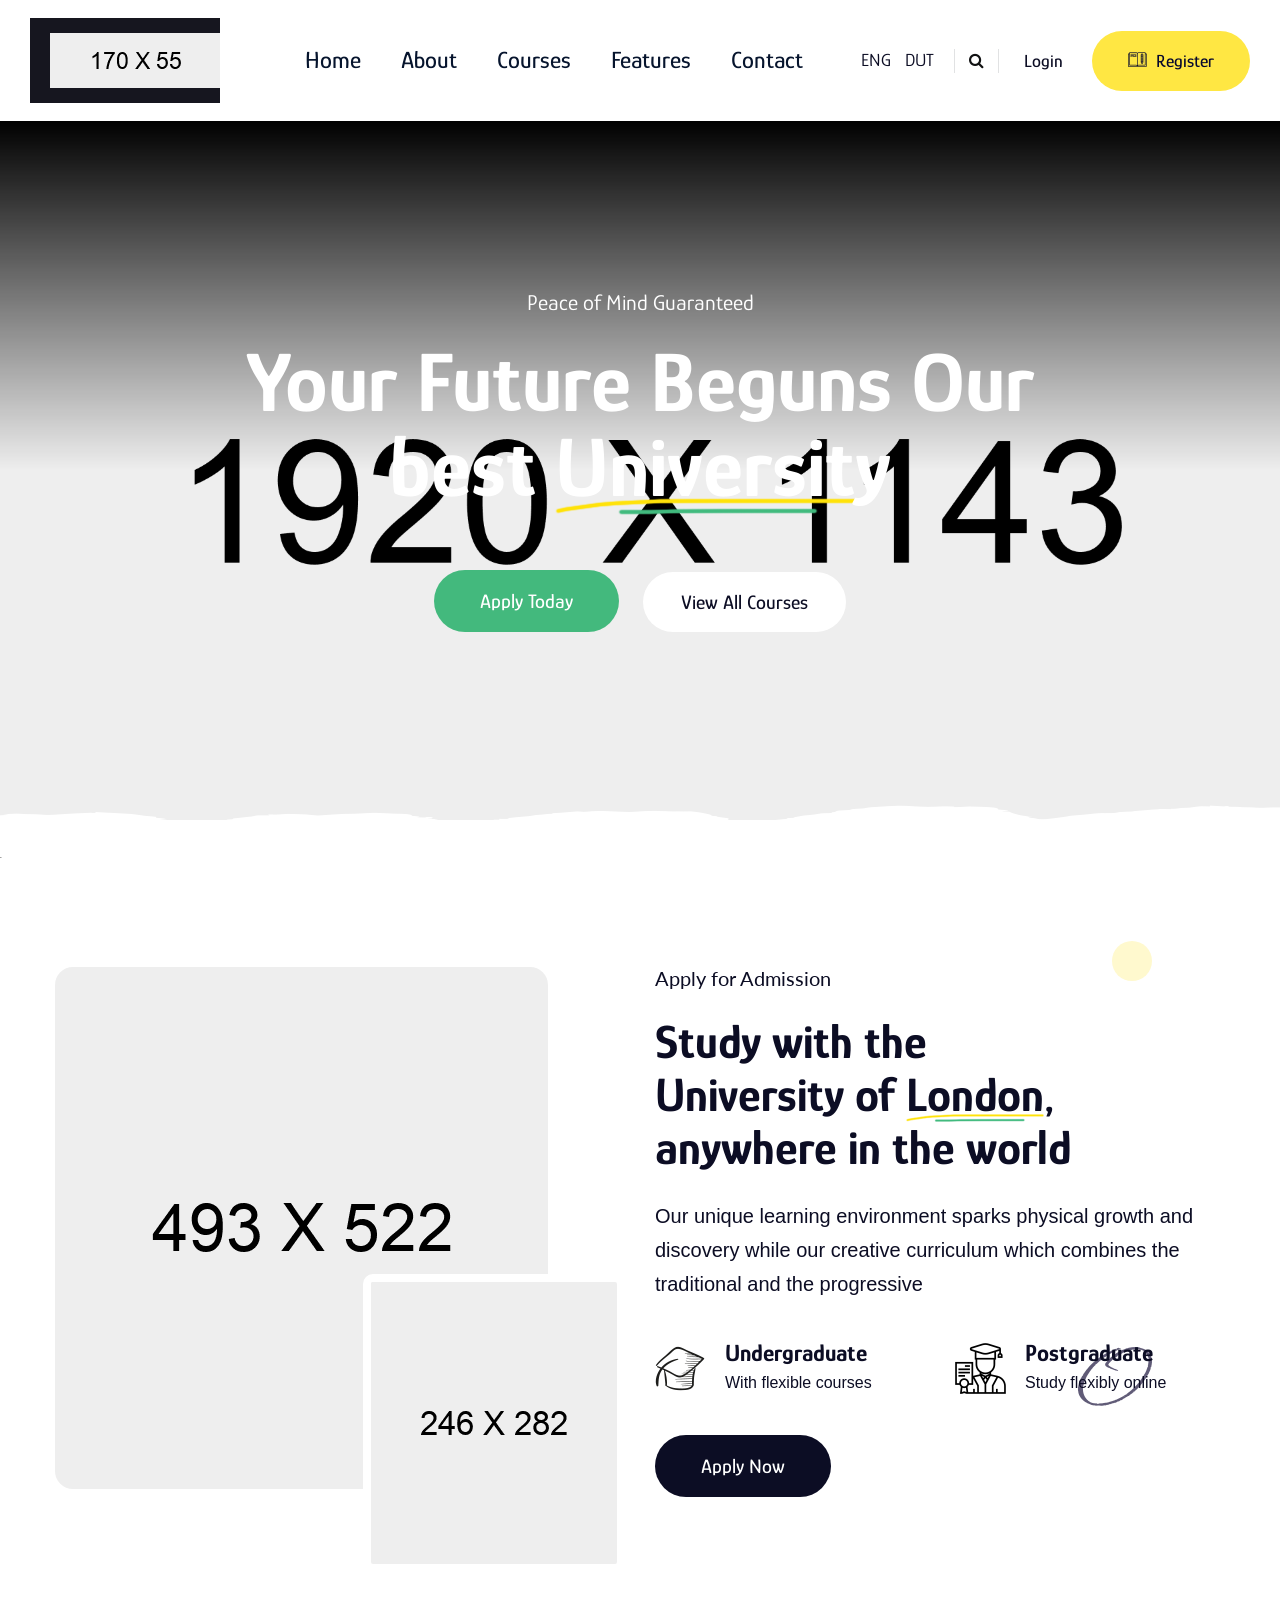
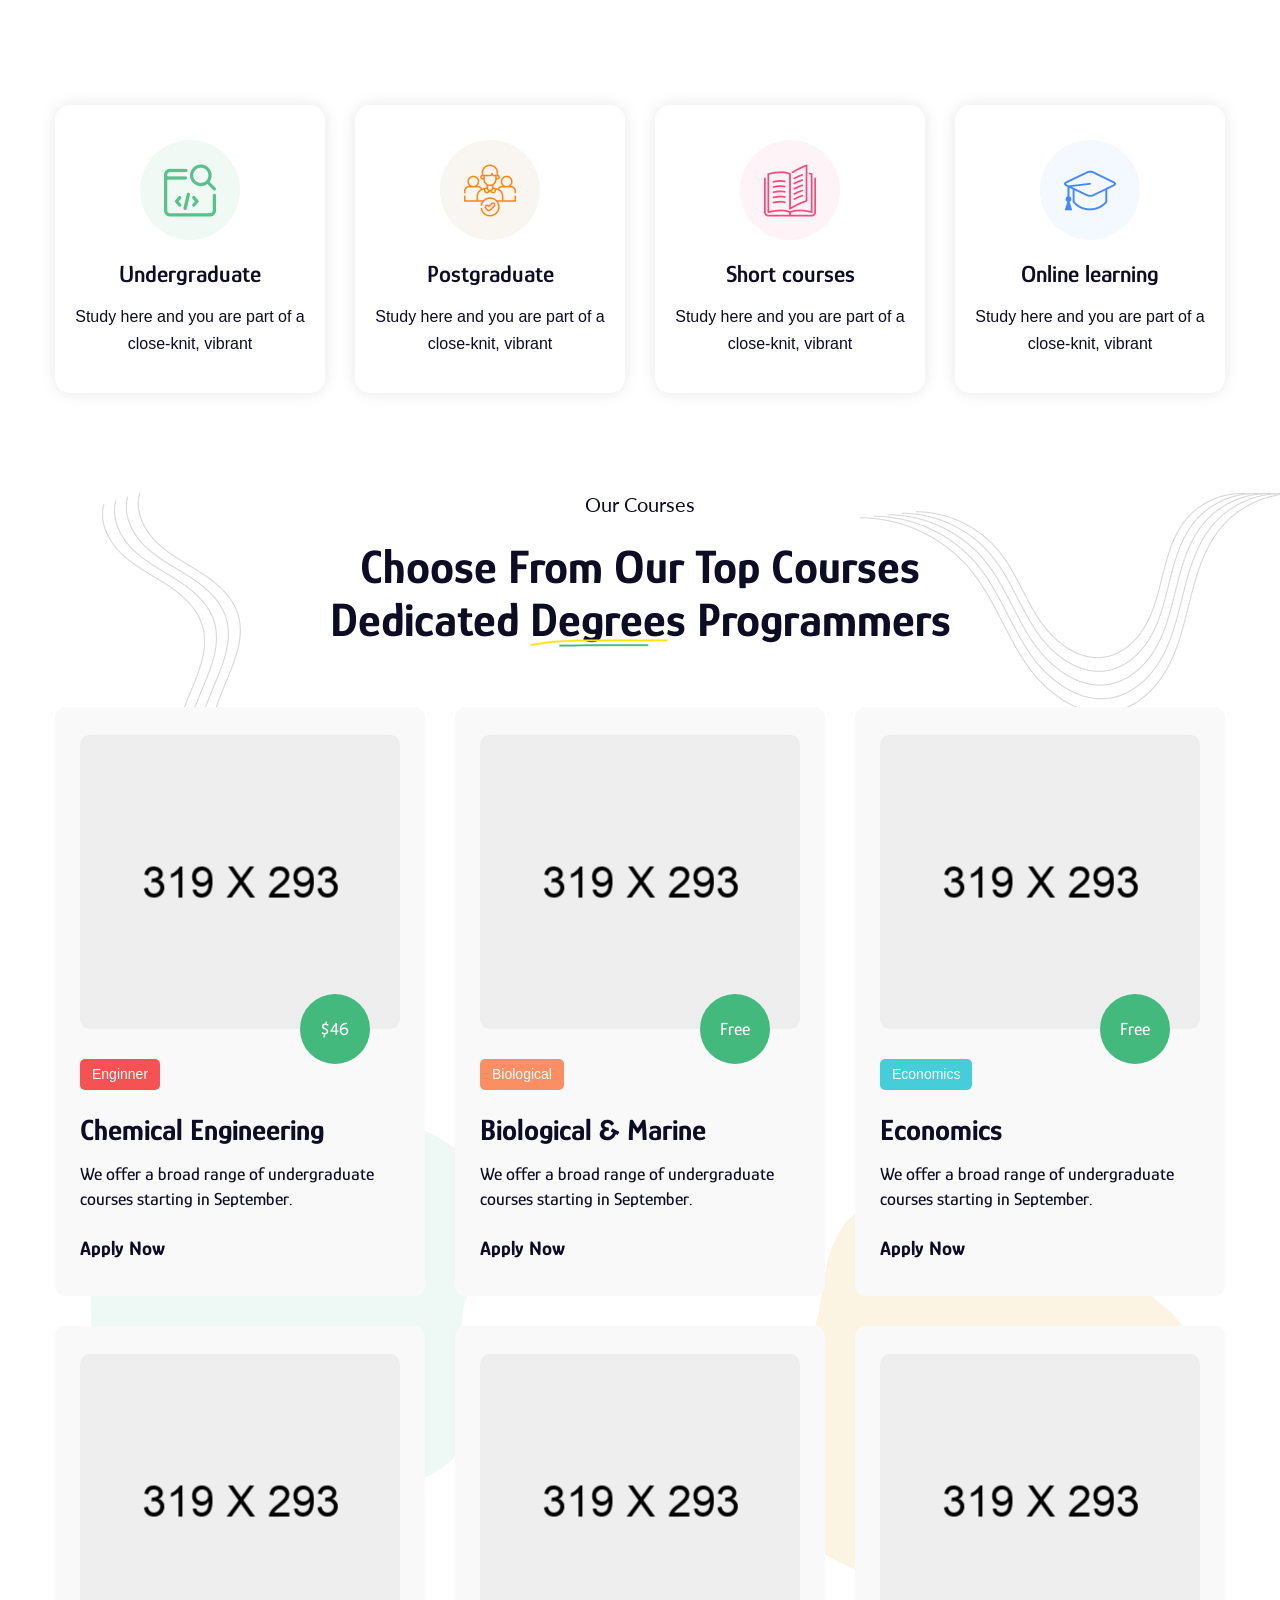
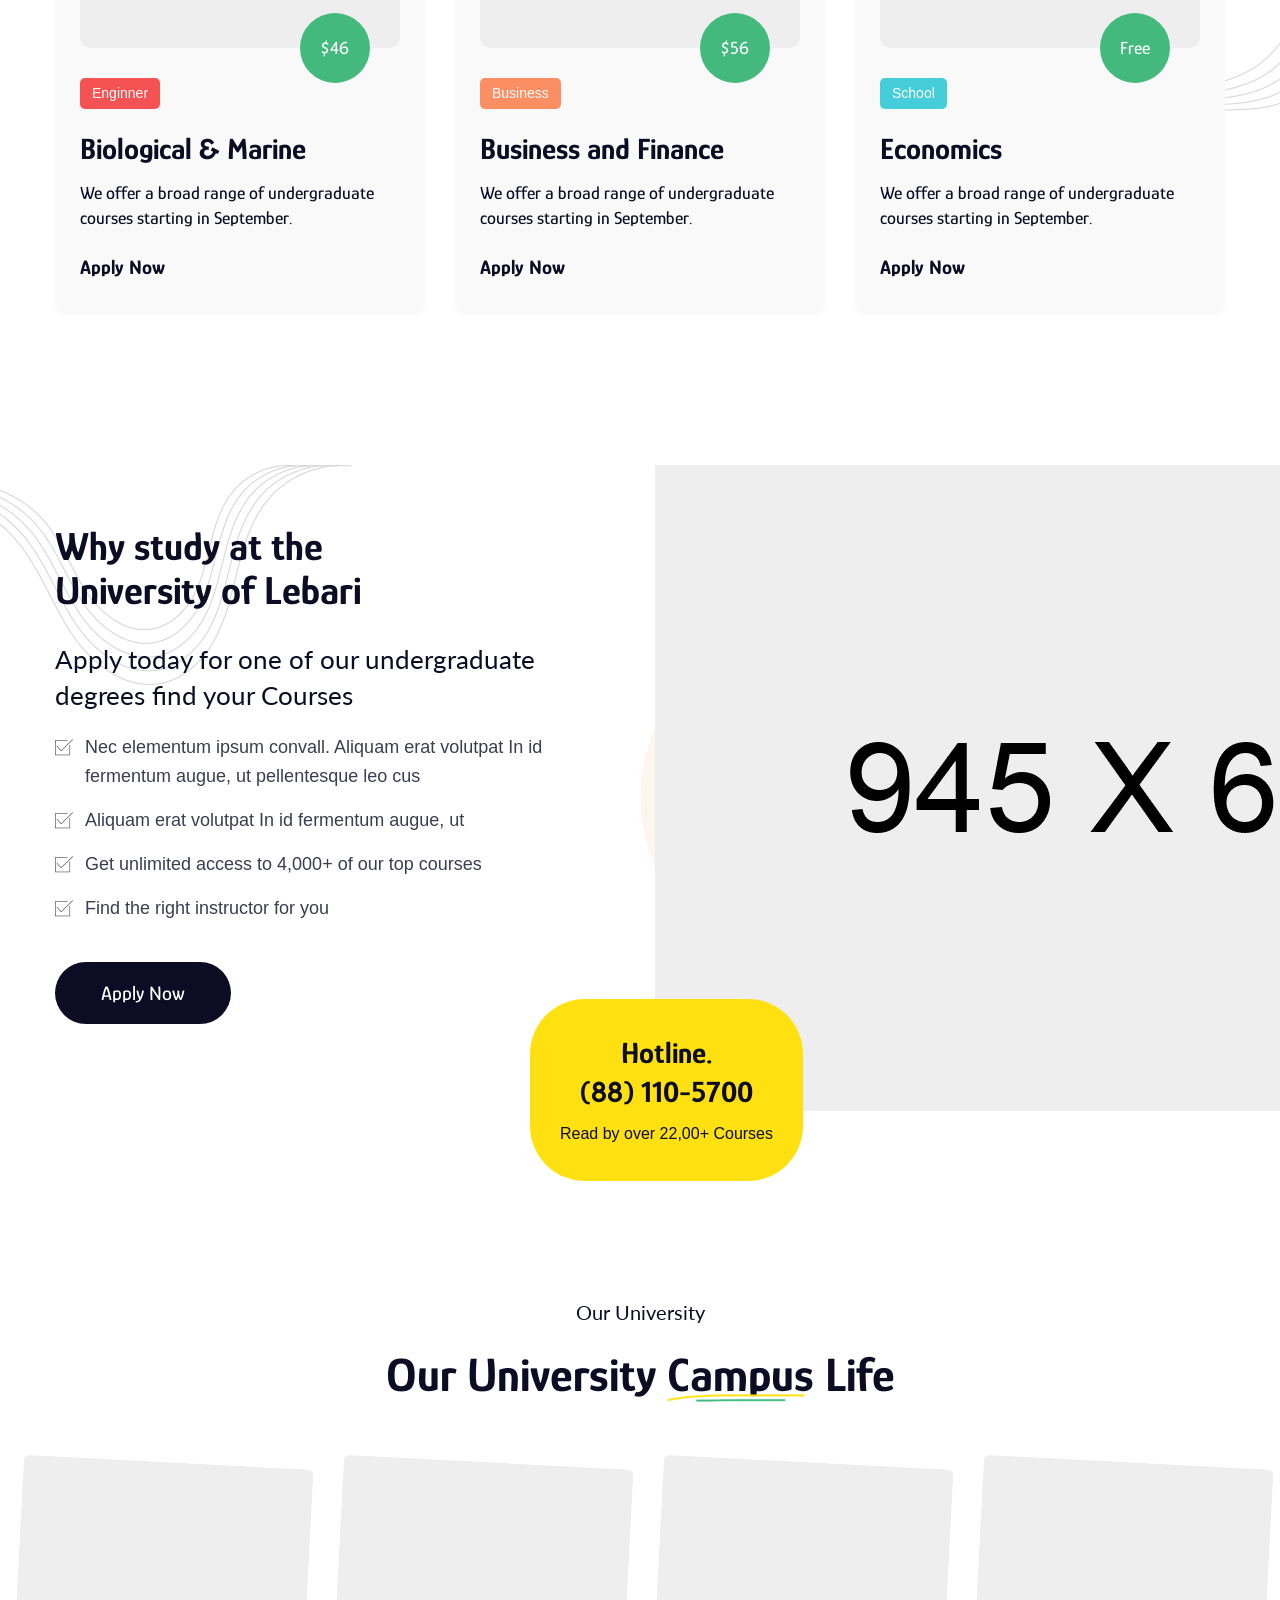
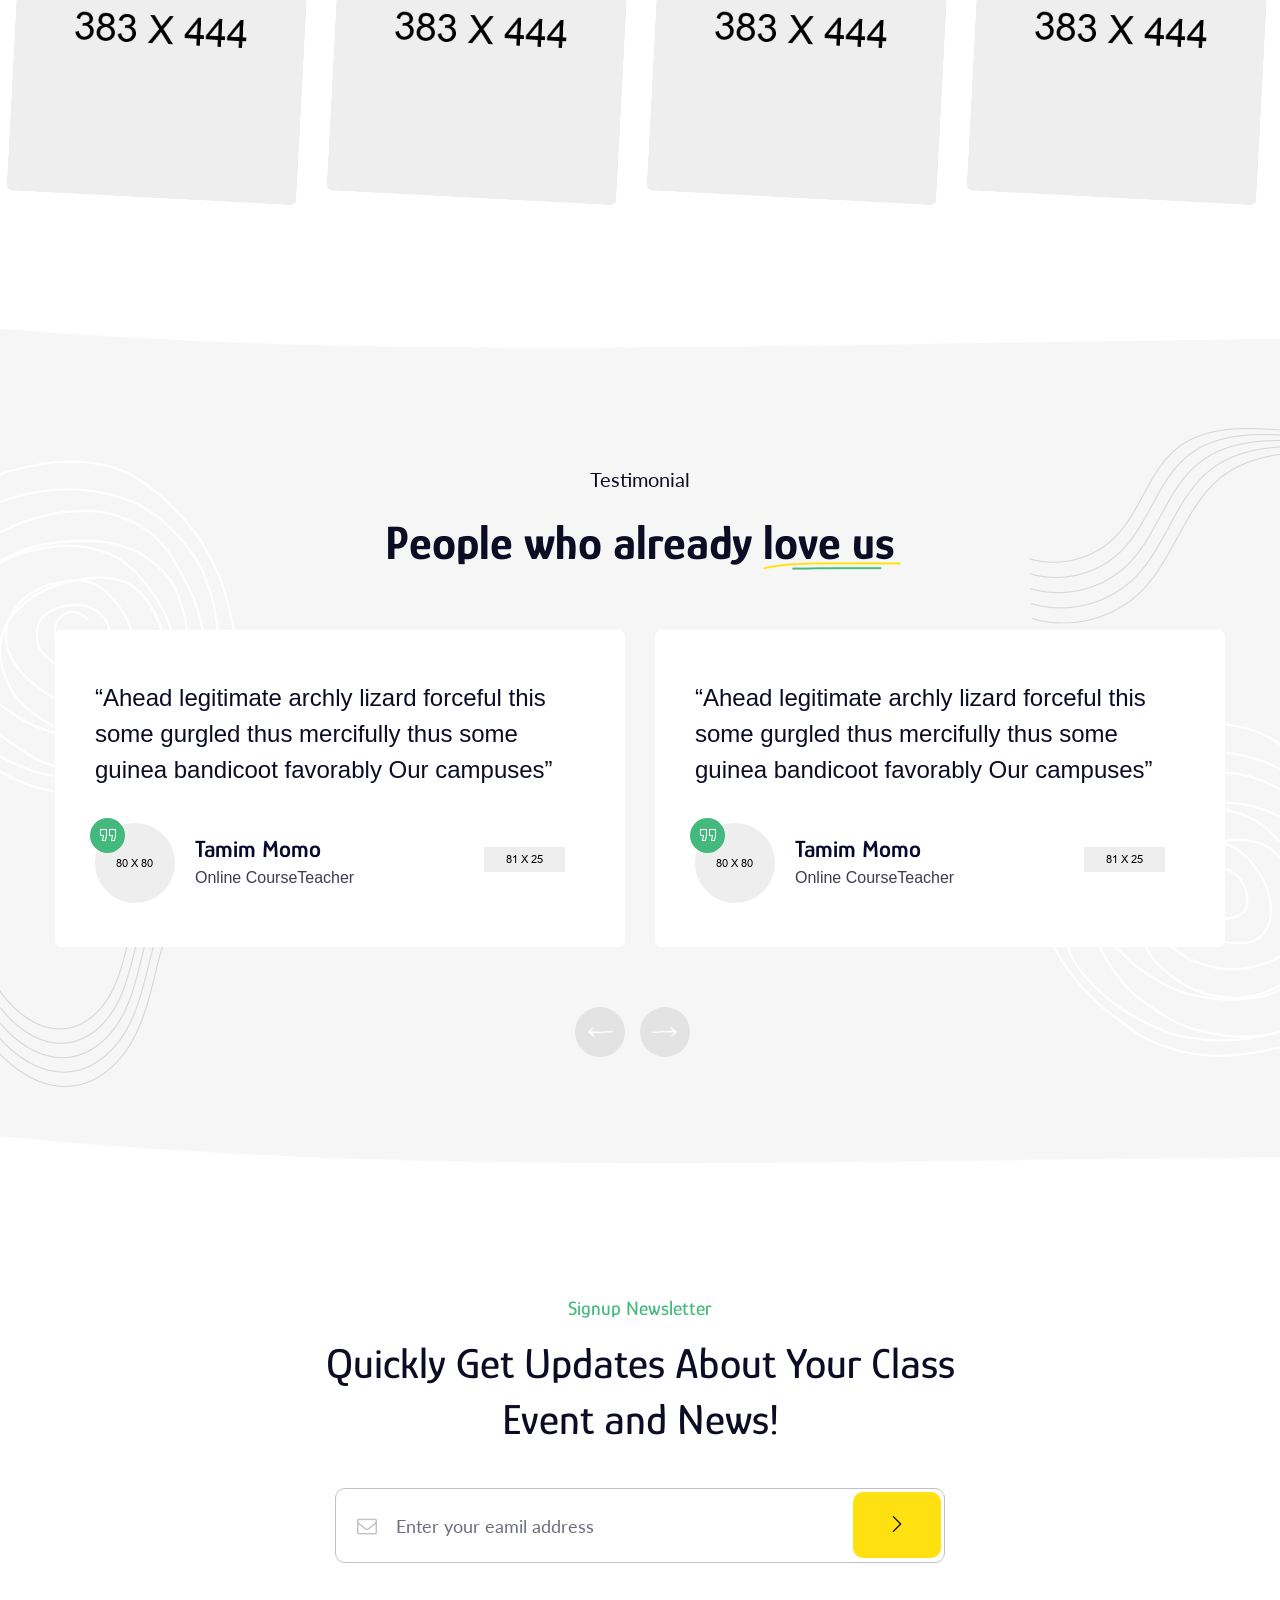
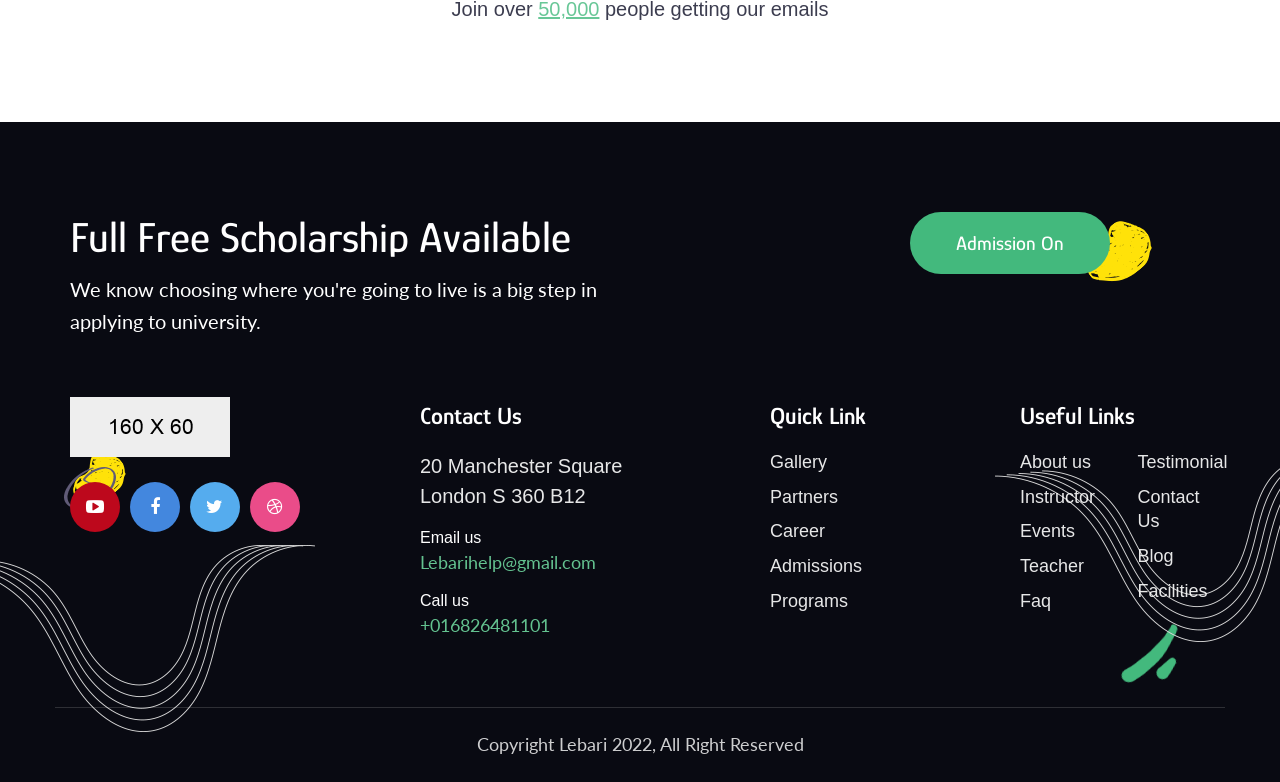
==== commit bb2176d2: "Landing page registration and login chanaged" ====
--- a/landing-page/index.html
+++ b/landing-page/index.html
@@ -82,8 +82,8 @@
 								
 								<!-- Login Box -->
 								<ul class="login-box">
-									<li><a href="login.html" class="login">Login</a></li>
-									<li><a href="register.html" class="register"><span class="icon flaticon-homework"></span>Register</a></li>
+									<li><a href="http://localhost:5173/login" class="login">Login</a></li>
+									<li><a href="http://localhost:5173/register" class="register"><span class="icon flaticon-homework"></span>Register</a></li>
 								</ul>
 								
 							</div>
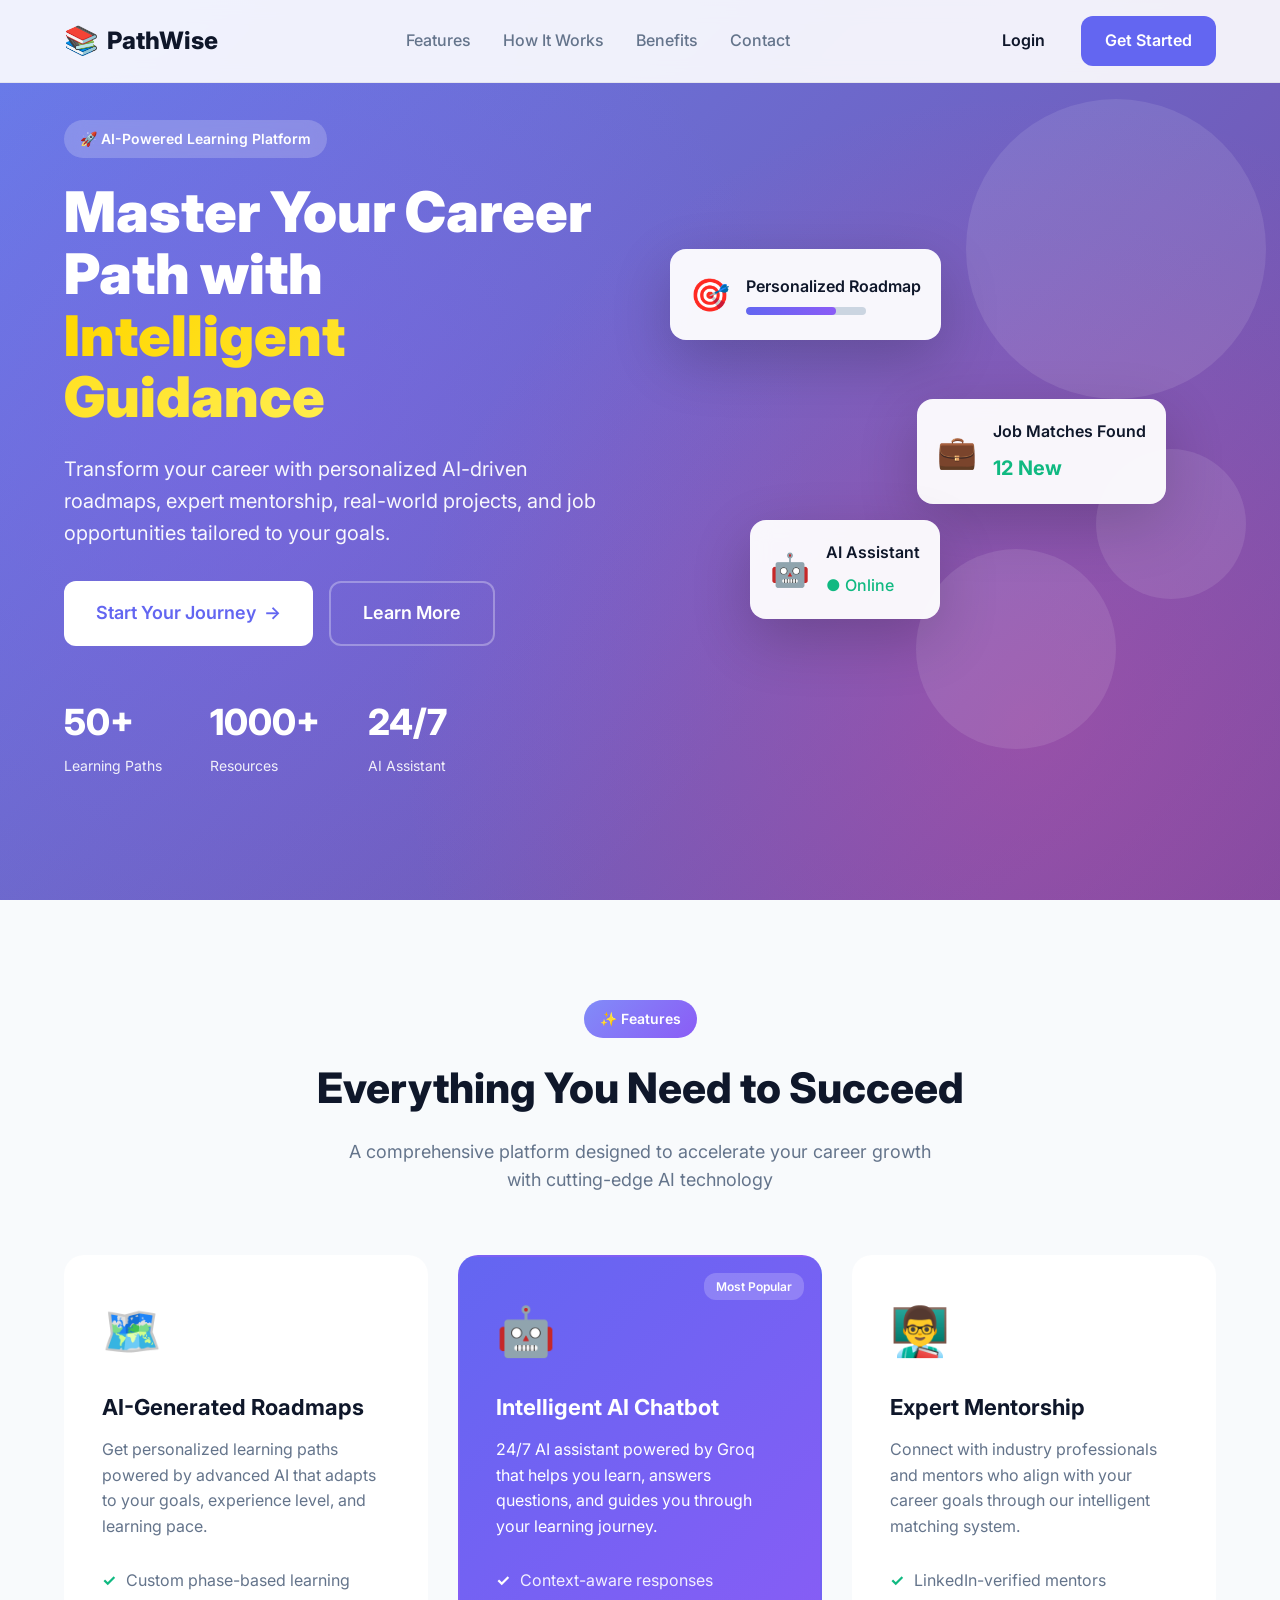
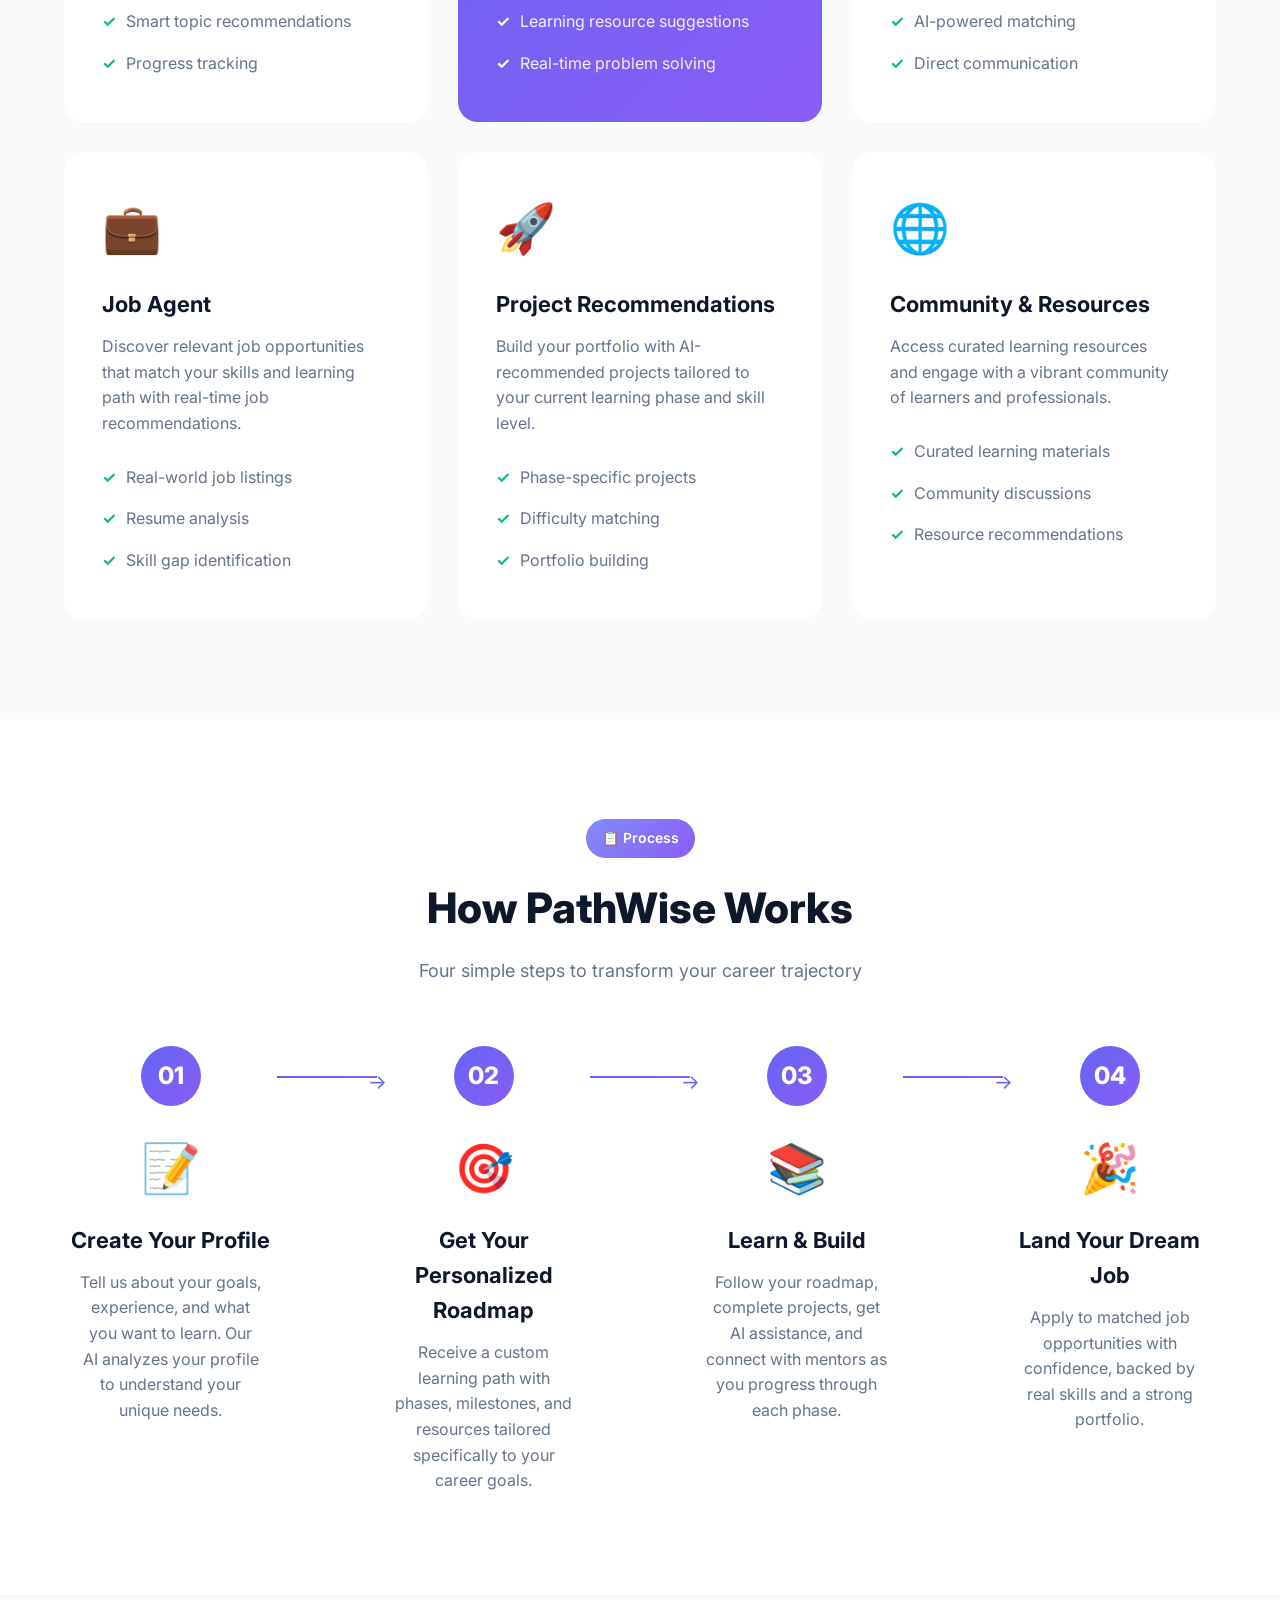
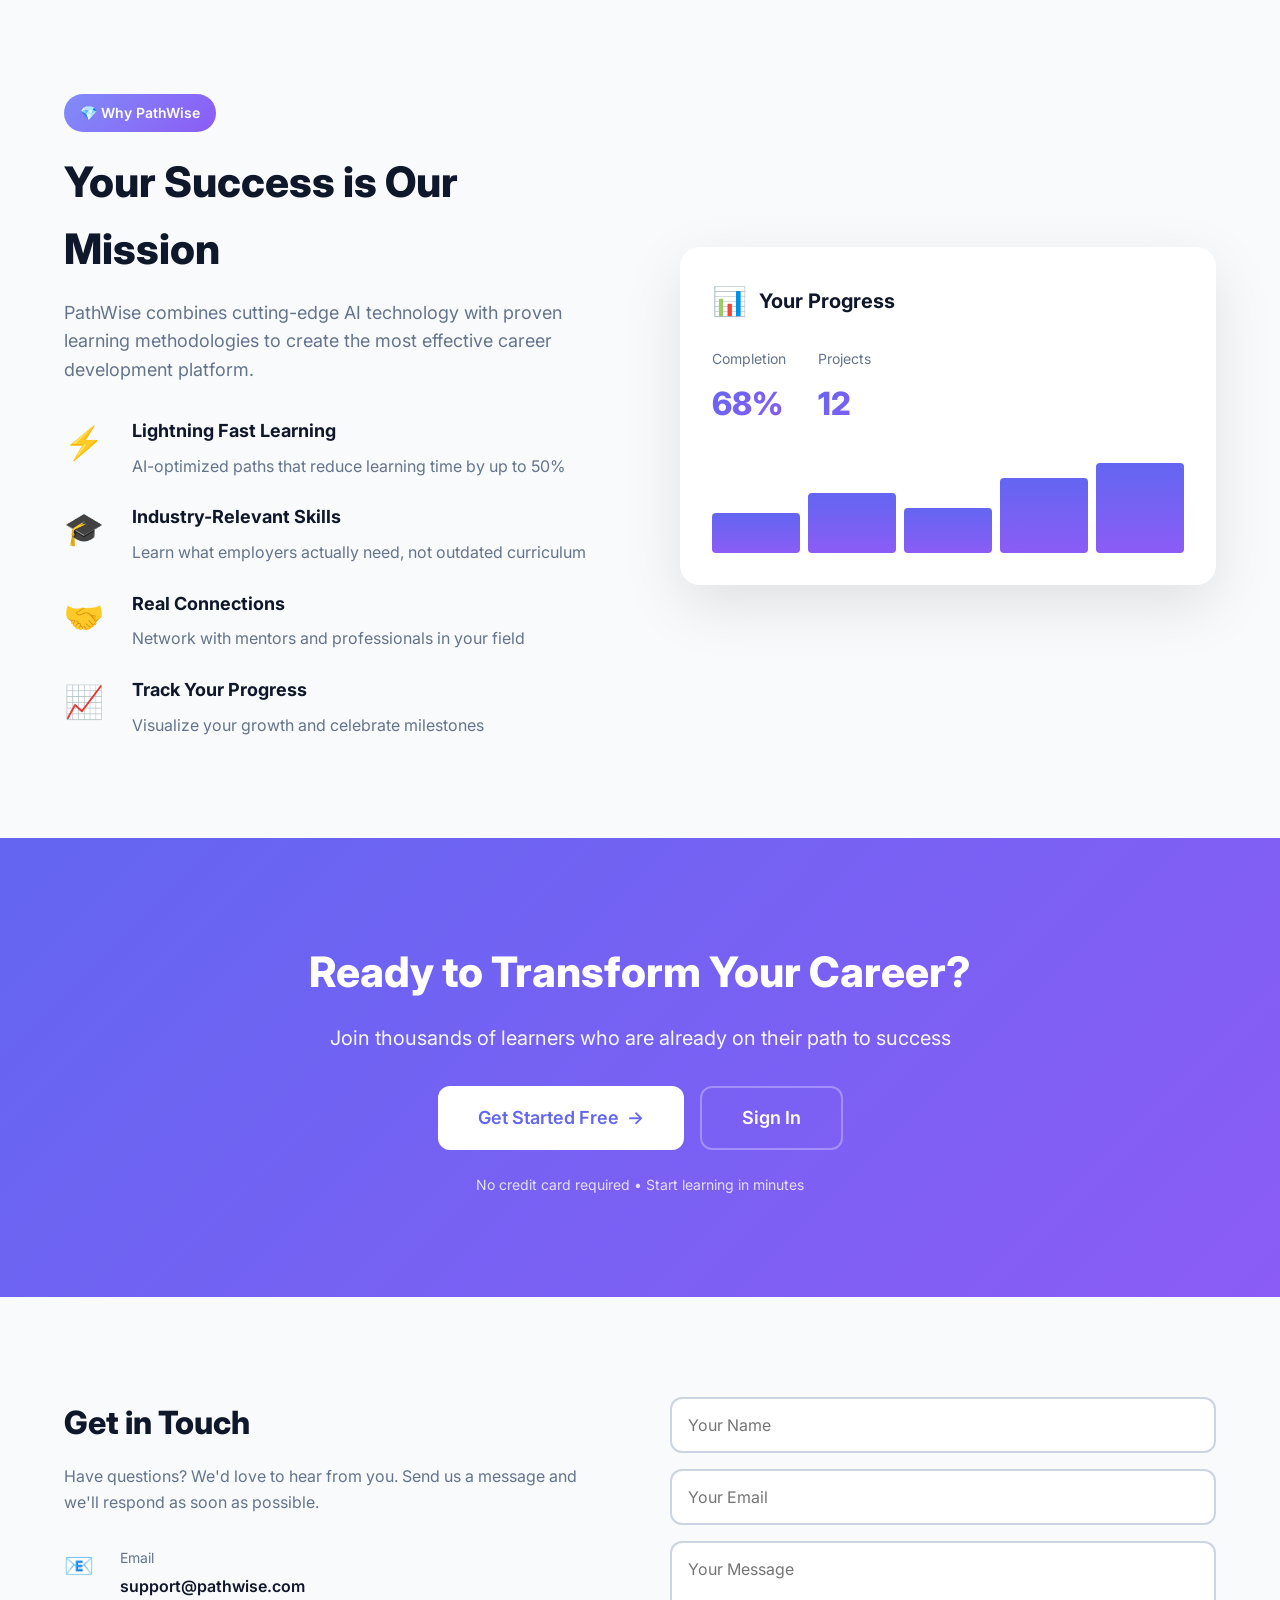
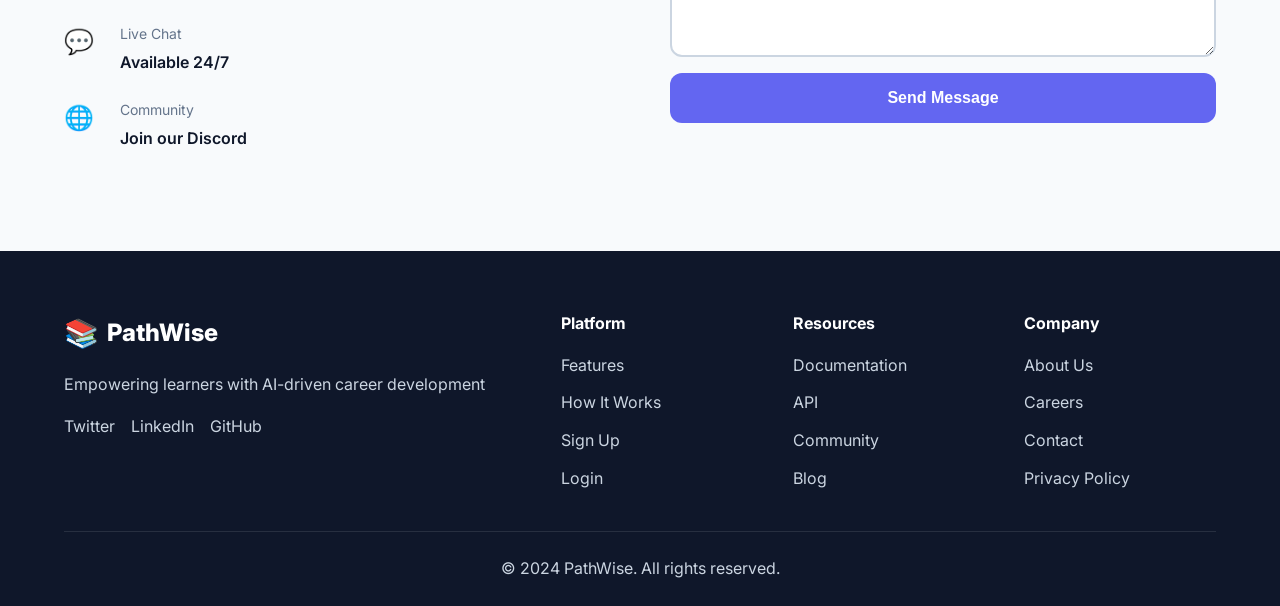
==== commit 8db1da61: "landing page updated" ====
--- a/landing-page/index.html
+++ b/landing-page/index.html
@@ -1,808 +1,484 @@
 <!DOCTYPE html>
-<html>
+<html lang="en">
 <head>
-<meta charset="utf-8">
-<title>PathWise University | Learn, Grow, Succeed</title>
-
-<!-- Stylesheets -->
-<link href="css/bootstrap.css" rel="stylesheet">
-<link href="css/style.css" rel="stylesheet">
-<link href="css/responsive.css" rel="stylesheet">
-
-<link href="https://fonts.googleapis.com/css2?family=Glory:wght@100;300;400;500;600;700;800&family=Lato:wght@100;300;400;700;900&display=swap" rel="stylesheet">
-
-<link rel="shortcut icon" href="images/favicon.png" type="image/x-icon">
-<link rel="icon" href="images/favicon.png" type="image/x-icon">
-
-<!-- Responsive -->
-<meta http-equiv="X-UA-Compatible" content="IE=edge">
-<meta name="viewport" content="width=device-width, initial-scale=1.0, maximum-scale=1.0, user-scalable=0">
-
-<!--[if lt IE 9]><script src="https://cdnjs.cloudflare.com/ajax/libs/html5shiv/3.7.3/html5shiv.js"></script><![endif]-->
-<!--[if lt IE 9]><script src="js/respond.js"></script><![endif]-->
-
+    <meta charset="UTF-8">
+    <meta name="viewport" content="width=device-width, initial-scale=1.0">
+    <title>PathWise - AI-Powered Career Learning Platform</title>
+    <link rel="shortcut icon" href="images/favicon.png" type="image/x-icon">
+    <link rel="stylesheet" href="css/landing.css">
+    <link href="https://fonts.googleapis.com/css2?family=Inter:wght@300;400;500;600;700;800;900&display=swap" rel="stylesheet">
 </head>
-
 <body>
-
-<div class="page-wrapper">
- 	
-    <!-- Preloader -->
-    <div class="preloader"></div>
- 	
-    <!-- Main Header -->
-    <header class="main-header header-style-four">
-    
-        <!-- Header Lower -->
-        <div class="header-lower">
-			<div class="lower-inner">
-				<div class="outer-container">
-					<div class="inner-container clearfix">
-						
-						<div class="pull-left logo-box">
-							<div class="logo"><a href="index.html"><img src="images/logo-2.png" alt="" title=""></a></div>
-						</div>
-						
-						<div class="pull-right nav-outer clearfix">
-							<!-- Mobile Navigation Toggler -->
-							<div class="mobile-nav-toggler"><span class="icon flaticon-menu-2"></span></div>
-							<!-- Main Menu -->
-							<nav class="main-menu show navbar-expand-md">
-								<div class="navbar-header">
-									<button class="navbar-toggler" type="button" data-toggle="collapse" data-target="#navbarSupportedContent" aria-controls="navbarSupportedContent" aria-expanded="false" aria-label="Toggle navigation">
-										<span class="icon-bar"></span>
-										<span class="icon-bar"></span>
-										<span class="icon-bar"></span>
-									</button>
-								</div>
-								
-								<div class="navbar-collapse collapse clearfix" id="navbarSupportedContent">
-									<ul class="navigation clearfix">
-										<li class="current"><a href="index.html">Home</a></li>
-										<li><a href="#about">About</a></li>
-										<li><a href="#courses">Courses</a></li>
-										<li><a href="#features">Features</a></li>
-										<li><a href="#contact">Contact</a></li>
-									 </ul>
-								</div>
-							</nav>
-							<!-- Main Menu End-->
-							
-							<!-- Outer Box -->
-							<div class="outer-box clearfix">
-							
-								<!-- Language Nav -->
-								<ul class="language-nav">
-									<li><a href="#">Eng</a></li>
-									<li><a href="#">Dut</a></li>
-								</ul>
-								
-								<!-- Search Btn -->
-								<div class="search-box-btn search-box-outer"><span class="icon fa fa-search"></span></div>
-								
-								<!-- Login Box -->
-								<ul class="login-box">
-									<li><a href="http://localhost:5173/login" class="login">Login</a></li>
-									<li><a href="http://localhost:5173/register" class="register"><span class="icon flaticon-homework"></span>Register</a></li>
-								</ul>
-								
-							</div>
-								
-						</div>
-						
-					</div>
-				</div>
-			</div>
-        </div>
-        <!--End Header Upper-->
-        
-        <!-- Mobile Menu  -->
-        <div class="mobile-menu">
-            <div class="menu-backdrop"></div>
-            <div class="close-btn"><span class="icon flaticon-multiply"></span></div>
+    <!-- Navigation -->
+    <nav class="navbar">
+        <div class="container">
+            <div class="nav-wrapper">
+                <div class="logo">
+                    <span class="logo-icon">📚</span>
+                    <span class="logo-text">PathWise</span>
+                </div>
+                <ul class="nav-links">
+                    <li><a href="#features">Features</a></li>
+                    <li><a href="#how-it-works">How It Works</a></li>
+                    <li><a href="#benefits">Benefits</a></li>
+                    <li><a href="#contact">Contact</a></li>
+                </ul>
+                <div class="nav-buttons">
+                    <a href="http://localhost:5173/login" class="btn-secondary">Login</a>
+                    <a href="http://localhost:5173/register" class="btn-primary">Get Started</a>
+                </div>
+                <button class="mobile-menu-btn">☰</button>
+            </div>
+        </div>
+    </nav>
+
+    <!-- Hero Section -->
+    <section class="hero">
+        <div class="hero-gradient"></div>
+        <div class="container">
+            <div class="hero-content">
+                <div class="hero-text">
+                    <div class="badge">🚀 AI-Powered Learning Platform</div>
+                    <h1 class="hero-title">
+                        Master Your Career Path with
+                        <span class="gradient-text">Intelligent Guidance</span>
+                    </h1>
+                    <p class="hero-description">
+                        Transform your career with personalized AI-driven roadmaps, expert mentorship, 
+                        real-world projects, and job opportunities tailored to your goals.
+                    </p>
+                    <div class="hero-buttons">
+                        <a href="http://localhost:5173/register" class="btn-hero-primary">
+                            Start Your Journey
+                            <span class="arrow">→</span>
+                        </a>
+                        <a href="#how-it-works" class="btn-hero-secondary">
+                            Learn More
+                        </a>
+                    </div>
+                    <div class="hero-stats">
+                        <div class="stat">
+                            <div class="stat-number">50+</div>
+                            <div class="stat-label">Learning Paths</div>
+                        </div>
+                        <div class="stat">
+                            <div class="stat-number">1000+</div>
+                            <div class="stat-label">Resources</div>
+                        </div>
+                        <div class="stat">
+                            <div class="stat-number">24/7</div>
+                            <div class="stat-label">AI Assistant</div>
+                        </div>
+                    </div>
+                </div>
+                <div class="hero-visual">
+                    <div class="floating-card card-1">
+                        <div class="card-icon">🎯</div>
+                        <div class="card-content">
+                            <div class="card-title">Personalized Roadmap</div>
+                            <div class="card-progress">
+                                <div class="progress-bar" style="width: 75%"></div>
+                            </div>
+                        </div>
+                    </div>
+                    <div class="floating-card card-2">
+                        <div class="card-icon">💼</div>
+                        <div class="card-content">
+                            <div class="card-title">Job Matches Found</div>
+                            <div class="card-number">12 New</div>
+                        </div>
+                    </div>
+                    <div class="floating-card card-3">
+                        <div class="card-icon">🤖</div>
+                        <div class="card-content">
+                            <div class="card-title">AI Assistant</div>
+                            <div class="card-status">● Online</div>
+                        </div>
+                    </div>
+                    <div class="hero-circle circle-1"></div>
+                    <div class="hero-circle circle-2"></div>
+                    <div class="hero-circle circle-3"></div>
+                </div>
+            </div>
+        </div>
+    </section>
+
+    <!-- Features Section -->
+    <section id="features" class="features">
+        <div class="container">
+            <div class="section-header">
+                <div class="section-badge">✨ Features</div>
+                <h2 class="section-title">Everything You Need to Succeed</h2>
+                <p class="section-description">
+                    A comprehensive platform designed to accelerate your career growth with cutting-edge AI technology
+                </p>
+            </div>
             
-            <nav class="menu-box">
-                <div class="nav-logo"><a href="index.html"><img src="images/logo.png" alt="" title=""></a></div>
-                <div class="menu-outer">
-					<!--Here Menu Will Come Automatically Via Javascript / Same Menu as in Header-->
-				</div>
-            </nav>
-        </div><!-- End Mobile Menu -->
-    
-    </header>
-    <!-- End Main Header -->
-	
-    <!-- Banner Slider Six -->
-    <section class="banner-section-six">
-		<div class="pattern-layer" style="background-image:url(images2/main-slider/pattern-10.png)"></div>
-		<div class="single-item-carousel owl-carousel owl-theme">
+            <div class="features-grid">
+                <div class="feature-card">
+                    <div class="feature-icon">🗺️</div>
+                    <h3 class="feature-title">AI-Generated Roadmaps</h3>
+                    <p class="feature-description">
+                        Get personalized learning paths powered by advanced AI that adapts to your goals, 
+                        experience level, and learning pace.
+                    </p>
+                    <ul class="feature-list">
+                        <li>Custom phase-based learning</li>
+                        <li>Smart topic recommendations</li>
+                        <li>Progress tracking</li>
+                    </ul>
+                </div>
+
+                <div class="feature-card featured">
+                    <div class="feature-badge">Most Popular</div>
+                    <div class="feature-icon">🤖</div>
+                    <h3 class="feature-title">Intelligent AI Chatbot</h3>
+                    <p class="feature-description">
+                        24/7 AI assistant powered by Groq that helps you learn, answers questions, 
+                        and guides you through your learning journey.
+                    </p>
+                    <ul class="feature-list">
+                        <li>Context-aware responses</li>
+                        <li>Learning resource suggestions</li>
+                        <li>Real-time problem solving</li>
+                    </ul>
+                </div>
+
+                <div class="feature-card">
+                    <div class="feature-icon">👨‍🏫</div>
+                    <h3 class="feature-title">Expert Mentorship</h3>
+                    <p class="feature-description">
+                        Connect with industry professionals and mentors who align with your career goals 
+                        through our intelligent matching system.
+                    </p>
+                    <ul class="feature-list">
+                        <li>LinkedIn-verified mentors</li>
+                        <li>AI-powered matching</li>
+                        <li>Direct communication</li>
+                    </ul>
+                </div>
+
+                <div class="feature-card">
+                    <div class="feature-icon">💼</div>
+                    <h3 class="feature-title">Job Agent</h3>
+                    <p class="feature-description">
+                        Discover relevant job opportunities that match your skills and learning path 
+                        with real-time job recommendations.
+                    </p>
+                    <ul class="feature-list">
+                        <li>Real-world job listings</li>
+                        <li>Resume analysis</li>
+                        <li>Skill gap identification</li>
+                    </ul>
+                </div>
+
+                <div class="feature-card">
+                    <div class="feature-icon">🚀</div>
+                    <h3 class="feature-title">Project Recommendations</h3>
+                    <p class="feature-description">
+                        Build your portfolio with AI-recommended projects tailored to your current 
+                        learning phase and skill level.
+                    </p>
+                    <ul class="feature-list">
+                        <li>Phase-specific projects</li>
+                        <li>Difficulty matching</li>
+                        <li>Portfolio building</li>
+                    </ul>
+                </div>
+
+                <div class="feature-card">
+                    <div class="feature-icon">🌐</div>
+                    <h3 class="feature-title">Community & Resources</h3>
+                    <p class="feature-description">
+                        Access curated learning resources and engage with a vibrant community 
+                        of learners and professionals.
+                    </p>
+                    <ul class="feature-list">
+                        <li>Curated learning materials</li>
+                        <li>Community discussions</li>
+                        <li>Resource recommendations</li>
+                    </ul>
+                </div>
+            </div>
+        </div>
+    </section>
+
+    <!-- How It Works Section -->
+    <section id="how-it-works" class="how-it-works">
+        <div class="container">
+            <div class="section-header">
+                <div class="section-badge">📋 Process</div>
+                <h2 class="section-title">How PathWise Works</h2>
+                <p class="section-description">
+                    Four simple steps to transform your career trajectory
+                </p>
+            </div>
+
+            <div class="steps-container">
+                <div class="step">
+                    <div class="step-number">01</div>
+                    <div class="step-content">
+                        <div class="step-icon">📝</div>
+                        <h3 class="step-title">Create Your Profile</h3>
+                        <p class="step-description">
+                            Tell us about your goals, experience, and what you want to learn. 
+                            Our AI analyzes your profile to understand your unique needs.
+                        </p>
+                    </div>
+                </div>
+
+                <div class="step-connector"></div>
+
+                <div class="step">
+                    <div class="step-number">02</div>
+                    <div class="step-content">
+                        <div class="step-icon">🎯</div>
+                        <h3 class="step-title">Get Your Personalized Roadmap</h3>
+                        <p class="step-description">
+                            Receive a custom learning path with phases, milestones, and resources 
+                            tailored specifically to your career goals.
+                        </p>
+                    </div>
+                </div>
+
+                <div class="step-connector"></div>
+
+                <div class="step">
+                    <div class="step-number">03</div>
+                    <div class="step-content">
+                        <div class="step-icon">📚</div>
+                        <h3 class="step-title">Learn & Build</h3>
+                        <p class="step-description">
+                            Follow your roadmap, complete projects, get AI assistance, 
+                            and connect with mentors as you progress through each phase.
+                        </p>
+                    </div>
+                </div>
+
+                <div class="step-connector"></div>
+
+                <div class="step">
+                    <div class="step-number">04</div>
+                    <div class="step-content">
+                        <div class="step-icon">🎉</div>
+                        <h3 class="step-title">Land Your Dream Job</h3>
+                        <p class="step-description">
+                            Apply to matched job opportunities with confidence, backed by 
+                            real skills and a strong portfolio.
+                        </p>
+                    </div>
+                </div>
+            </div>
+        </div>
+    </section>
+
+    <!-- Benefits Section -->
+    <section id="benefits" class="benefits">
+        <div class="container">
+            <div class="benefits-content">
+                <div class="benefits-text">
+                    <div class="section-badge">💎 Why PathWise</div>
+                    <h2 class="section-title">Your Success is Our Mission</h2>
+                    <p class="benefits-description">
+                        PathWise combines cutting-edge AI technology with proven learning methodologies 
+                        to create the most effective career development platform.
+                    </p>
+                    
+                    <div class="benefit-items">
+                        <div class="benefit-item">
+                            <div class="benefit-icon">⚡</div>
+                            <div class="benefit-content">
+                                <h4>Lightning Fast Learning</h4>
+                                <p>AI-optimized paths that reduce learning time by up to 50%</p>
+                            </div>
+                        </div>
+                        
+                        <div class="benefit-item">
+                            <div class="benefit-icon">🎓</div>
+                            <div class="benefit-content">
+                                <h4>Industry-Relevant Skills</h4>
+                                <p>Learn what employers actually need, not outdated curriculum</p>
+                            </div>
+                        </div>
+                        
+                        <div class="benefit-item">
+                            <div class="benefit-icon">🤝</div>
+                            <div class="benefit-content">
+                                <h4>Real Connections</h4>
+                                <p>Network with mentors and professionals in your field</p>
+                            </div>
+                        </div>
+                        
+                        <div class="benefit-item">
+                            <div class="benefit-icon">📈</div>
+                            <div class="benefit-content">
+                                <h4>Track Your Progress</h4>
+                                <p>Visualize your growth and celebrate milestones</p>
+                            </div>
+                        </div>
+                    </div>
+                </div>
+                
+                <div class="benefits-visual">
+                    <div class="benefit-card card-animated">
+                        <div class="benefit-card-header">
+                            <span class="benefit-card-icon">📊</span>
+                            <span class="benefit-card-title">Your Progress</span>
+                        </div>
+                        <div class="benefit-stats">
+                            <div class="benefit-stat">
+                                <div class="benefit-stat-label">Completion</div>
+                                <div class="benefit-stat-value">68%</div>
+                            </div>
+                            <div class="benefit-stat">
+                                <div class="benefit-stat-label">Projects</div>
+                                <div class="benefit-stat-value">12</div>
+                            </div>
+                        </div>
+                        <div class="benefit-graph">
+                            <div class="graph-bar" style="height: 40%"></div>
+                            <div class="graph-bar" style="height: 60%"></div>
+                            <div class="graph-bar" style="height: 45%"></div>
+                            <div class="graph-bar" style="height: 75%"></div>
+                            <div class="graph-bar" style="height: 90%"></div>
+                        </div>
+                    </div>
+                </div>
+            </div>
+        </div>
+    </section>
+
+    <!-- CTA Section -->
+    <section class="cta">
+        <div class="container">
+            <div class="cta-content">
+                <h2 class="cta-title">Ready to Transform Your Career?</h2>
+                <p class="cta-description">
+                    Join thousands of learners who are already on their path to success
+                </p>
+                <div class="cta-buttons">
+                    <a href="http://localhost:5173/register" class="btn-cta-primary">
+                        Get Started Free
+                        <span class="arrow">→</span>
+                    </a>
+                    <a href="http://localhost:5173/login" class="btn-cta-secondary">
+                        Sign In
+                    </a>
+                </div>
+                <p class="cta-note">No credit card required • Start learning in minutes</p>
+            </div>
+        </div>
+    </section>
+
+    <!-- Contact Section -->
+    <section id="contact" class="contact">
+        <div class="container">
+            <div class="contact-grid">
+                <div class="contact-info">
+                    <h3 class="contact-title">Get in Touch</h3>
+                    <p class="contact-description">
+                        Have questions? We'd love to hear from you. Send us a message and we'll respond as soon as possible.
+                    </p>
+                    <div class="contact-items">
+                        <div class="contact-item">
+                            <div class="contact-icon">📧</div>
+                            <div>
+                                <div class="contact-label">Email</div>
+                                <div class="contact-value">support@pathwise.com</div>
+                            </div>
+                        </div>
+                        <div class="contact-item">
+                            <div class="contact-icon">💬</div>
+                            <div>
+                                <div class="contact-label">Live Chat</div>
+                                <div class="contact-value">Available 24/7</div>
+                            </div>
+                        </div>
+                        <div class="contact-item">
+                            <div class="contact-icon">🌐</div>
+                            <div>
+                                <div class="contact-label">Community</div>
+                                <div class="contact-value">Join our Discord</div>
+                            </div>
+                        </div>
+                    </div>
+                </div>
+                <div class="contact-form-container">
+                    <form class="contact-form">
+                        <div class="form-group">
+                            <input type="text" placeholder="Your Name" class="form-input">
+                        </div>
+                        <div class="form-group">
+                            <input type="email" placeholder="Your Email" class="form-input">
+                        </div>
+                        <div class="form-group">
+                            <textarea placeholder="Your Message" rows="4" class="form-input"></textarea>
+                        </div>
+                        <button type="submit" class="btn-form-submit">Send Message</button>
+                    </form>
+                </div>
+            </div>
+        </div>
+    </section>
+
+    <!-- Footer -->
+    <footer class="footer">
+        <div class="container">
+            <div class="footer-content">
+                <div class="footer-brand">
+                    <div class="footer-logo">
+                        <span class="logo-icon">📚</span>
+                        <span class="logo-text">PathWise</span>
+                    </div>
+                    <p class="footer-tagline">
+                        Empowering learners with AI-driven career development
+                    </p>
+                    <div class="footer-social">
+                        <a href="#" class="social-link">Twitter</a>
+                        <a href="#" class="social-link">LinkedIn</a>
+                        <a href="#" class="social-link">GitHub</a>
+                    </div>
+                </div>
+                
+                <div class="footer-links">
+                    <div class="footer-column">
+                        <h4 class="footer-column-title">Platform</h4>
+                        <ul class="footer-list">
+                            <li><a href="#features">Features</a></li>
+                            <li><a href="#how-it-works">How It Works</a></li>
+                            <li><a href="http://localhost:5173/register">Sign Up</a></li>
+                            <li><a href="http://localhost:5173/login">Login</a></li>
+                        </ul>
+                    </div>
+                    
+                    <div class="footer-column">
+                        <h4 class="footer-column-title">Resources</h4>
+                        <ul class="footer-list">
+                            <li><a href="#">Documentation</a></li>
+                            <li><a href="#">API</a></li>
+                            <li><a href="#">Community</a></li>
+                            <li><a href="#">Blog</a></li>
+                        </ul>
+                    </div>
+                    
+                    <div class="footer-column">
+                        <h4 class="footer-column-title">Company</h4>
+                        <ul class="footer-list">
+                            <li><a href="#">About Us</a></li>
+                            <li><a href="#">Careers</a></li>
+                            <li><a href="#contact">Contact</a></li>
+                            <li><a href="#">Privacy Policy</a></li>
+                        </ul>
+                    </div>
+                </div>
+            </div>
             
-			<!-- Slide -->
-			<div class="slide" style="background-image:url(images2/main-slider/image-4.jpg)">
-				<div class="auto-container">
-					<div class="content-boxed">
-						<div class="inner-column">
-							<div class="title">Peace of Mind Guaranteed</div>
-							<h1>Your Future Beguns Our <br> best <span>University</span></h1>
-							<a class="theme-btn btn-style-eight" href="contact.html"><span class="txt">Apply Today</span></a>
-							<a class="theme-btn btn-style-thirteen" href="contact.html"><span class="txt">View All Courses</span></a>
-						</div>
-					</div>
-				</div>
-			</div>
-			
-			<!-- Slide -->
-			<div class="slide" style="background-image:url(images2/main-slider/image-5.jpg)">
-				<div class="auto-container">
-					<div class="content-boxed">
-						<div class="inner-column">
-							<div class="title">Peace of Mind Guaranteed</div>
-							<h1>Your Future Beguns Our <br> best <span>University</span></h1>
-							<a class="theme-btn btn-style-eight" href="contact.html"><span class="txt">Apply Today</span></a>
-							<a class="theme-btn btn-style-thirteen" href="contact.html"><span class="txt">View All Courses</span></a>
-						</div>
-					</div>
-				</div>
-			</div>
-			
-			<!-- Slide -->
-			<div class="slide" style="background-image:url(images2/main-slider/image-4.jpg)">
-				<div class="auto-container">
-					<div class="content-boxed">
-						<div class="inner-column">
-							<div class="title">Peace of Mind Guaranteed</div>
-							<h1>Your Future Beguns Our <br> best <span>University</span></h1>
-							<a class="theme-btn btn-style-eight" href="contact.html"><span class="txt">Apply Today</span></a>
-							<a class="theme-btn btn-style-thirteen" href="contact.html"><span class="txt">View All Courses</span></a>
-						</div>
-					</div>
-				</div>
-			</div>
-			
-        </div>
-    </section>
-    <!-- End Banner Slider Three -->
-	
-	<!-- Admission Section -->
-    <section class="admission-section">
-		<div class="color-circle"></div>
-		<div class="pattern-layer-one" style="background-image:url(images2/icons/icon-19.png)"></div>
-		<div class="auto-container">
-            <div class="row clearfix">
-				
-				<!-- Image Column -->
-				<div class="image-column col-lg-6 col-md-12 col-sm-12">
-					<div class="inner-column">
-						<div class="image wow fadeInLeft" data-wow-delay="0ms" data-wow-duration="1500ms">
-							<img src="images2/resource/about-4.jpg" alt="" />
-						</div>
-						<div class="image-two wow fadeInRight" data-wow-delay="0ms" data-wow-duration="1500ms">
-							<img src="images2/resource/about-5.jpg" alt="" />
-						</div>
-					</div>
-				</div>
-				
-				<!-- Content Column -->
-				<div class="content-column col-lg-6 col-md-12 col-sm-12">
-					<div class="inner-column">
-						<div class="sec-title-three">
-							<div class="title">Apply for Admission</div>
-							<h2>Study with the <br> University of <span>London,</span> <br> anywhere in the world</h2>
-						</div>
-						<div class="text">Our unique learning environment sparks physical growth and discovery while our creative curriculum which combines the traditional and the progressive </div>
-						<div class="row clearfix">
-							
-							<!-- Feature Column -->
-							<div class="feature-column col-lg-6 col-md-6 col-sm-12">
-								<div class="feature-inner">
-									<div class="icon"><img src="images2/icons/feature-3.png" alt="" /></div>
-									<strong>Undergraduate</strong>
-									With flexible courses
-								</div>
-							</div>
-							
-							<!-- Feature Column -->
-							<div class="feature-column col-lg-6 col-md-6 col-sm-12">
-								<div class="feature-inner">
-									<div class="icon"><img src="images2/icons/feature-4.png" alt="" /></div>
-									<strong>Postgraduate</strong>
-									Study flexibly online
-								</div>
-							</div>
-							
-						</div>
-						<!-- Button Box -->
-						<div class="button-box">
-							<a class="theme-btn btn-style-nine" href="about.html"><span class="txt">Apply Now</span></a>
-						</div>
-					</div>
-				</div>
-				
-			</div>
-		</div>
-	</section>
-	<!-- End About Slider -->
-	
-	<!-- Courses Section Three -->
-	<section class="courses-section-three">
-		<div class="auto-container">
-			<div class="row clearfix">
-				
-				<!-- Feature Block Six -->
-				<div class="feature-block-six col-lg-3 col-md-6 col-sm-12">
-					<div class="inner-box">
-						<a href="blog-detail.html" class="overlay-box"></a>
-						<div class="icon flaticon-web-search-engine"></div>
-						<h4>Undergraduate</h4>
-						<div class="text">Study here and you are part of a close-knit, vibrant</div>
-					</div>
-				</div>
-				
-				<!-- Feature Block Six -->
-				<div class="feature-block-six col-lg-3 col-md-6 col-sm-12">
-					<div class="inner-box">
-						<a href="blog-detail.html" class="overlay-box"></a>
-						<div class="icon flaticon-team"></div>
-						<h4>Postgraduate </h4>
-						<div class="text">Study here and you are part of a close-knit, vibrant</div>
-					</div>
-				</div>
-				
-				<!-- Feature Block Six -->
-				<div class="feature-block-six col-lg-3 col-md-6 col-sm-12">
-					<div class="inner-box">
-						<a href="blog-detail.html" class="overlay-box"></a>
-						<div class="icon flaticon-open-book"></div>
-						<h4>Short courses</h4>
-						<div class="text">Study here and you are part of a close-knit, vibrant</div>
-					</div>
-				</div>
-				
-				<!-- Feature Block Six -->
-				<div class="feature-block-six col-lg-3 col-md-6 col-sm-12">
-					<div class="inner-box">
-						<a href="blog-detail.html" class="overlay-box"></a>
-						<div class="icon flaticon-graduation-cap"></div>
-						<h4>Online learning</h4>
-						<div class="text">Study here and you are part of a close-knit, vibrant</div>
-					</div>
-				</div>
-				
-			</div>
-		</div>
-	</section>
-	<!-- End Courses Section Three -->
-	
-	<!-- Courses Section Four -->
-	<section class="courses-section-four">
-		<div class="pattern-layer-one" style="background-image:url(images2/background/pattern-25.png)"></div>
-		<div class="pattern-layer-two" style="background-image:url(images2/background/pattern-26.png)"></div>
-		<div class="pattern-layer-three" style="background-image:url(images2/background/pattern-27.png)"></div>
-		<div class="pattern-layer-four" style="background-image:url(images2/background/pattern-28.png)"></div>
-		<div class="pattern-layer-five" style="background-image:url(images2/background/pattern-29.png)"></div>
-		<div class="auto-container">
-			<div class="sec-title-three centered">
-				<div class="title">Our Courses</div>
-				<h2>Choose From Our Top Courses <br> Dedicated <span>Degrees</span> Programmers</h2>
-			</div>
-			<div class="row clearfix">
-				
-				<!-- Course Block Five -->
-				<div class="course-block-five col-lg-4 col-md-6 col-sm-12">
-					<div class="inner-box wow fadeInLeft" data-wow-delay="0ms" data-wow-duration="1500ms">
-						<div class="image">
-							<a href="course-detail.html"><img src="images2/resource/course-1.jpg" alt="" /></a>
-						</div>
-						<div class="lower-content">
-							<div class="price">$46</div>
-							<div class="category">Enginner</div>
-							<h3><a href="course-detail.html">Chemical Engineering</a></h3>
-							<div class="text">We offer a broad range of undergraduate courses starting in September.</div>
-							<a href="course-detail.html" class="apply-here">Apply Now</a>
-						</div>
-					</div>
-				</div>
-				
-				<!-- Course Block Five -->
-				<div class="course-block-five col-lg-4 col-md-6 col-sm-12">
-					<div class="inner-box wow fadeInLeft" data-wow-delay="150ms" data-wow-duration="1500ms">
-						<div class="image">
-							<a href="course-detail.html"><img src="images2/resource/course-2.jpg" alt="" /></a>
-						</div>
-						<div class="lower-content">
-							<div class="price">Free</div>
-							<div class="category">Biological</div>
-							<h3><a href="course-detail.html">Biological & Marine</a></h3>
-							<div class="text">We offer a broad range of undergraduate courses starting in September.</div>
-							<a href="course-detail.html" class="apply-here">Apply Now</a>
-						</div>
-					</div>
-				</div>
-				
-				<!-- Course Block Five -->
-				<div class="course-block-five col-lg-4 col-md-6 col-sm-12">
-					<div class="inner-box wow fadeInLeft" data-wow-delay="300ms" data-wow-duration="1500ms">
-						<div class="image">
-							<a href="course-detail.html"><img src="images2/resource/course-3.jpg" alt="" /></a>
-						</div>
-						<div class="lower-content">
-							<div class="price">Free</div>
-							<div class="category">Economics</div>
-							<h3><a href="course-detail.html">Economics</a></h3>
-							<div class="text">We offer a broad range of undergraduate courses starting in September.</div>
-							<a href="course-detail.html" class="apply-here">Apply Now</a>
-						</div>
-					</div>
-				</div>
-				
-				<!-- Course Block Five -->
-				<div class="course-block-five col-lg-4 col-md-6 col-sm-12">
-					<div class="inner-box wow fadeInRight" data-wow-delay="0ms" data-wow-duration="1500ms">
-						<div class="image">
-							<a href="course-detail.html"><img src="images2/resource/course-4.jpg" alt="" /></a>
-						</div>
-						<div class="lower-content">
-							<div class="price">$46</div>
-							<div class="category">Enginner</div>
-							<h3><a href="course-detail.html">Biological & Marine</a></h3>
-							<div class="text">We offer a broad range of undergraduate courses starting in September.</div>
-							<a href="course-detail.html" class="apply-here">Apply Now</a>
-						</div>
-					</div>
-				</div>
-				
-				<!-- Course Block Five -->
-				<div class="course-block-five col-lg-4 col-md-6 col-sm-12">
-					<div class="inner-box wow fadeInRight" data-wow-delay="150ms" data-wow-duration="1500ms">
-						<div class="image">
-							<a href="course-detail.html"><img src="images2/resource/course-5.jpg" alt="" /></a>
-						</div>
-						<div class="lower-content">
-							<div class="price">$56</div>
-							<div class="category">Business</div>
-							<h3><a href="course-detail.html">Business and Finance</a></h3>
-							<div class="text">We offer a broad range of undergraduate courses starting in September.</div>
-							<a href="course-detail.html" class="apply-here">Apply Now</a>
-						</div>
-					</div>
-				</div>
-				
-				<!-- Course Block Five -->
-				<div class="course-block-five col-lg-4 col-md-6 col-sm-12">
-					<div class="inner-box wow fadeInRight" data-wow-delay="300ms" data-wow-duration="1500ms">
-						<div class="image">
-							<a href="course-detail.html"><img src="images2/resource/course-6.jpg" alt="" /></a>
-						</div>
-						<div class="lower-content">
-							<div class="price">Free</div>
-							<div class="category">School</div>
-							<h3><a href="course-detail.html">Economics</a></h3>
-							<div class="text">We offer a broad range of undergraduate courses starting in September.</div>
-							<a href="course-detail.html" class="apply-here">Apply Now</a>
-						</div>
-					</div>
-				</div>
-				
-			</div>
-		</div>
-	</section>
-	<!-- End Courses Section Four -->
-	
-	<!-- Study Section -->
-	<section class="study-section">
-		<div class="pattern-layer-one" style="background-image:url(images2/background/pattern-30.png)"></div>
-		<div class="pattern-layer-two" style="background-image:url(images2/background/pattern-31.png)"></div>
-		<div class="auto-container">
-			<div class="row clearfix">
-			
-				<!-- Content Column -->
-				<div class="content-column col-lg-6 col-md-12 col-sm-12">
-					<div class="inner-column">
-						<h2>Why study at the <br> University of Lebari</h2>
-						<div class="bold-text">Apply today for one of our undergraduate degrees find your Courses</div>
-						<ul class="list">
-							<li>Nec elementum ipsum convall. Aliquam erat volutpat In id fermentum augue, ut pellentesque leo cus</li>
-							<li>Aliquam erat volutpat In id fermentum augue, ut</li>
-							<li>Get unlimited access to 4,000+ of our top courses</li>
-							<li>Find the right instructor for you</li>
-						</ul>
-						<!-- Button Box -->
-						<div class="button-box">
-							<a class="theme-btn btn-style-nine" href="contact.html">Apply Now</a>
-						</div>
-					</div>
-					
-				</div>
-				
-				<!-- Image Column -->
-				<div class="image-column col-lg-6 col-md-12 col-sm-12">
-					<div class="inner-column">
-						<div class="image">
-							<img src="images2/resource/study.jpg" alt="" />
-						</div>
-						<div class="hotline">
-							<h3>Hotline. <br> (88) 110-5700</h3>
-							<div class="text">Read by over 22,00+ Courses</div>
-						</div>
-					</div>
-				</div>
-				
-			</div>
-		</div>
-	</section>
-	<!-- End Study Section -->
-	
-	<!-- Campus Section -->
-	<section class="campus-section">
-		<div class="auto-container">
-			<div class="sec-title-three centered">
-				<div class="title">Our University</div>
-				<h2>Our University <span>Campus</span> Life</h2>
-			</div>
-			<div class="row clearfix">
-			
-				<!-- Campus Block -->
-				<div class="campus-block col-lg-3 col-md-6 col-sm-12">
-					<div class="inner-box">
-						<div class="image">
-							<img src="images2/resource/campus-1.jpg" alt="" />
-							<!-- Overlay Box -->
-							<div class="overlay-box">
-								<div class="overlay-inner">
-									<div class="content">
-										<h4><a href="course-detail.html">Economics</a></h4>
-										<div class="category">School</div>
-									</div>
-								</div>
-							</div>
-							<a href="images2/resource/campus-1.jpg" data-fancybox="course-gallery" data-caption="" class="link"><span class="icon flaticon-full-screen"></span></a>
-						</div>
-					</div>
-				</div>
-				
-				<!-- Campus Block -->
-				<div class="campus-block col-lg-3 col-md-6 col-sm-12">
-					<div class="inner-box">
-						<div class="image">
-							<img src="images2/resource/campus-2.jpg" alt="" />
-							<!-- Overlay Box -->
-							<div class="overlay-box">
-								<div class="overlay-inner">
-									<div class="content">
-										<h4><a href="course-detail.html">Economics</a></h4>
-										<div class="category">School</div>
-									</div>
-								</div>
-							</div>
-							<a href="images2/resource/campus-2.jpg" data-fancybox="course-gallery" data-caption="" class="link"><span class="icon flaticon-full-screen"></span></a>
-						</div>
-					</div>
-				</div>
-				
-				<!-- Campus Block -->
-				<div class="campus-block col-lg-3 col-md-6 col-sm-12">
-					<div class="inner-box">
-						<div class="image">
-							<img src="images2/resource/campus-3.jpg" alt="" />
-							<!-- Overlay Box -->
-							<div class="overlay-box">
-								<div class="overlay-inner">
-									<div class="content">
-										<h4><a href="course-detail.html">Economics</a></h4>
-										<div class="category">School</div>
-									</div>
-								</div>
-							</div>
-							<a href="images2/resource/campus-3.jpg" data-fancybox="course-gallery" data-caption="" class="link"><span class="icon flaticon-full-screen"></span></a>
-						</div>
-					</div>
-				</div>
-				
-				<!-- Campus Block -->
-				<div class="campus-block col-lg-3 col-md-6 col-sm-12">
-					<div class="inner-box">
-						<div class="image">
-							<img src="images2/resource/campus-4.jpg" alt="" />
-							<!-- Overlay Box -->
-							<div class="overlay-box">
-								<div class="overlay-inner">
-									<div class="content">
-										<h4><a href="course-detail.html">Economics</a></h4>
-										<div class="category">School</div>
-									</div>
-								</div>
-							</div>
-							<a href="images2/resource/campus-4.jpg" data-fancybox="course-gallery" data-caption="" class="link"><span class="icon flaticon-full-screen"></span></a>
-						</div>
-					</div>
-				</div>
-				
-			</div>
-		</div>
-	</section>
-	<!-- End Campus Section -->
-	
-	<!-- Testimonial Section -->
-	<section class="testimonial-section-five" style="background-image:url(images2/background/pattern-32.png)">
-		<div class="pattern-layer-two" style="background-image:url(images2/background/pattern-33.png)"></div>
-		<div class="pattern-layer-four" style="background-image:url(images2/background/pattern-34.png)"></div>
-		<div class="auto-container">
-			<!-- Sec Title -->
-			<div class="sec-title-three centered">
-				<div class="title">Testimonial</div>
-				<h2>People who already <span>love us</span></h2>
-			</div>
-			<div class="inner-container">
-				<div class="pattern-layer-one" style="background-image:url(images2/background/pattern-22.png)"></div>
-				<div class="pattern-layer-three" style="background-image:url(images2/background/pattern-22.png)"></div>
-				<div class="hm5-testimonial-carousel owl-carousel owl-theme">
-					
-					<!-- Testimonial Block -->
-					<div class="testimonial-block-five">
-						<div class="inner-box">
-							<div class="text">“Ahead legitimate archly lizard forceful this some gurgled thus mercifully thus some guinea bandicoot favorably Our campuses”</div>
-							<div class="author-info">
-								<div class="info-inner">
-									<div class="quote-icon flaticon-quote-2"></div>
-									<div class="author-image">
-										<img src="images2/resource/author-7.jpg" alt="" />
-									</div>
-									<h4>Tamim Momo</h4>
-									<div class="designation">Online CourseTeacher</div>
-									<div class="client-icon"><img src="images2/clients/11.png" alt="" /></div>
-								</div>
-							</div>
-						</div>
-					</div>
-					
-					<!-- Testimonial Block -->
-					<div class="testimonial-block-five">
-						<div class="inner-box">
-							<div class="text">“Ahead legitimate archly lizard forceful this some gurgled thus mercifully thus some guinea bandicoot favorably Our campuses”</div>
-							<div class="author-info">
-								<div class="info-inner">
-									<div class="quote-icon flaticon-quote-2"></div>
-									<div class="author-image">
-										<img src="images2/resource/author-7.jpg" alt="" />
-									</div>
-									<h4>Tamim Momo</h4>
-									<div class="designation">Online CourseTeacher</div>
-									<div class="client-icon"><img src="images2/clients/11.png" alt="" /></div>
-								</div>
-							</div>
-						</div>
-					</div>
-					
-					<!-- Testimonial Block -->
-					<div class="testimonial-block-five">
-						<div class="inner-box">
-							<div class="text">“Ahead legitimate archly lizard forceful this some gurgled thus mercifully thus some guinea bandicoot favorably Our campuses”</div>
-							<div class="author-info">
-								<div class="info-inner">
-									<div class="quote-icon flaticon-quote-2"></div>
-									<div class="author-image">
-										<img src="images2/resource/author-7.jpg" alt="" />
-									</div>
-									<h4>Tamim Momo</h4>
-									<div class="designation">Online CourseTeacher</div>
-									<div class="client-icon"><img src="images2/clients/11.png" alt="" /></div>
-								</div>
-							</div>
-						</div>
-					</div>
-					
-					<!-- Testimonial Block -->
-					<div class="testimonial-block-five">
-						<div class="inner-box">
-							<div class="text">“Ahead legitimate archly lizard forceful this some gurgled thus mercifully thus some guinea bandicoot favorably Our campuses”</div>
-							<div class="author-info">
-								<div class="info-inner">
-									<div class="quote-icon flaticon-quote-2"></div>
-									<div class="author-image">
-										<img src="images2/resource/author-7.jpg" alt="" />
-									</div>
-									<h4>Tamim Momo</h4>
-									<div class="designation">Online CourseTeacher</div>
-									<div class="client-icon"><img src="images2/clients/11.png" alt="" /></div>
-								</div>
-							</div>
-						</div>
-					</div>
-					
-				</div>
-			</div>
-		</div>
-	</section>
-	
-	<!-- Newsletter Section Three -->
-	<section class="newsletter-section-three style-two">
-		<div class="auto-container">
-			<div class="inner-container">
-				<div class="icon-layer-one" style="background-image:url(images2/icons/pattern-12.png)"></div>
-				<div class="title-box">
-					<div class="title">Signup Newsletter</div>
-					<h2>Quickly Get Updates About Your Class <br> Event and News!</h2>
-				</div>
-				<!-- Newsletter Form -->
-				<div class="newsletter-form-three">
-					<form method="post" action="contact.html">
-						<div class="form-group">
-							<span class="icon fa fa-envelope-o"></span>
-							<input type="email" name="email" value="" placeholder="Enter your eamil address" required>
-							<button type="submit" class="flaticon-next-2 submit-btn"></button>
-						</div>
-					</form>
-				</div>
-				<div class="join-us">Join over <span>50,000</span> people getting our emails</div>
-			</div>
-		</div>
-	</section>
-	<!-- End Newsletter Section Three -->
-	
-	<!-- Footer Style Three -->
-    <footer class="footer-style-three style-two">
-		<div class="icon-layer-one" style="background-image: url(images2/icons/icon-20.png)"></div>
-		<div class="icon-layer-two" style="background-image: url(images2/icons/icon-17.png)"></div>
-		<div class="icon-layer-three" style="background-image: url(images2/icons/icon-24.png)"></div>
-		<div class="icon-layer-four" style="background-image: url(images2/background/pattern-35.png)"></div>
-		<div class="icon-layer-five" style="background-image: url(images2/background/pattern-36.png)"></div>
-		<div class="auto-container">
-			<div class="auto-container">
-				<!-- Upper Box -->
-				<div class="upper-box">
-					<div class="row clearfix">
-						<!-- Title Column -->
-						<div class="title-column col-lg-8 col-md-12 col-sm-12">
-							<div class="inner-column">
-								<h2>Full Free Scholarship Available</h2>
-								<div class="text">We know choosing where you're going to live is a big step in <br> applying to university.</div>
-							</div>
-						</div>
-						<!-- Button Column -->
-						<div class="button-column col-lg-4 col-md-12 col-sm-12">
-							<div class="inner-column">
-								<!-- Button Box -->
-								<div class="button-box">
-									<a class="theme-btn btn-style-twelve" href="contact.html">Admission on</a>
-								</div>
-							</div>
-						</div>
-					</div>
-				</div>
-			</div>
-        	<!--Widgets Section-->
-            <div class="widgets-section">
-            	<div class="row clearfix">
-					
-					<!-- Column -->
-                    <div class="big-column col-lg-7 col-md-12 col-sm-12">
-						<div class="row clearfix">
-						
-                        	<!-- Footer Column -->
-                            <div class="footer-column col-lg-6 col-md-6 col-sm-12">
-                                <div class="footer-widget logo-widget">
-									<div class="logo">
-										<a href="index.html"><img src="images2/logo-2.png" alt="" /></a>
-									</div>
-									<!-- Social Box -->
-									<ul class="social-box">
-										<li class="youtube"><a target="_blank" href="http://pinterest.com/" class="fa fa-youtube-play"></a></li>
-										<li class="facebook"><a target="_blank" href="http://facebook.com/" class="fa fa-facebook-f"></a></li>
-										<li class="twitter"><a target="_blank" href="http://twitter.com/" class="fa fa-twitter"></a></li>
-										<li class="dribbble"><a target="_blank" href="http://dribbble.com/" class="fa fa-dribbble"></a></li>
-									</ul>
-								</div>
-							</div>
-							
-							<!-- Footer Column -->
-                            <div class="footer-column col-lg-6 col-md-6 col-sm-12">
-                                <div class="footer-widget contact-widget">
-									<h4>Contact Us</h4>
-									<ul class="contact-list">
-										<li>20 Manchester Square <br> London S 360 B12​</li>
-										<li>Email us<a href="#">Lebarihelp@gmail.com</a></li>
-										<li>Call us<a href="#">+016826481101</a></li>
-									</ul>
-								</div>
-							</div>
-							
-						</div>
-					</div>
-					
-					<!-- Column -->
-                    <div class="big-column col-lg-5 col-md-12 col-sm-12">
-						<div class="row clearfix">
-							
-							<!-- Footer Column -->
-                            <div class="footer-column col-lg-6 col-md-6 col-sm-12">
-                                <div class="footer-widget link-widget">
-									<h4>Quick Link</h4>
-									<ul class="link-list">
-										<li><a href="#">Gallery</a></li>
-										<li><a href="#">Partners</a></li>
-										<li><a href="#">Career</a></li>
-										<li><a href="#">Admissions</a></li>
-										<li><a href="#">Programs</a></li>
-									</ul>
-								</div>
-							</div>
-							
-							<!-- Footer Column -->
-                            <div class="footer-column col-lg-6 col-md-6 col-sm-12">
-                                <div class="footer-widget link-widget">
-									<h4>Useful Links</h4>
-									<div class="row clearfix">
-										<!-- Column -->
-										<div class="column col-lg-6 col-md-6 col-sm-12">
-											<ul class="link-list">
-												<li><a href="#">About us</a></li>
-												<li><a href="#">Instructor</a></li>
-												<li><a href="#">Events</a></li>
-												<li><a href="#">Teacher</a></li>
-												<li><a href="#">Faq</a></li>
-											</ul>
-										</div>
-										<!-- Column -->
-										<div class="column col-lg-6 col-md-6 col-sm-12">
-											<ul class="link-list">
-												<li><a href="#">Testimonial</a></li>
-												<li><a href="#">Contact Us</a></li>
-												<li><a href="#">Blog</a></li>
-												<li><a href="#">Facilities</a></li>
-											</ul>
-										</div>
-									</div>
-								</div>
-							</div>
-							
-						</div>
-					</div>
-					
-				</div>
-			</div>
-			
-			<!-- Footer Bottom -->
-			<div class="footer-bottom">
-				<div class="copyright">Copyright Lebari 2022, All Right Reserved</div>
-			</div>
-			
-		</div>
-	</footer>
-	<!-- End Footer Style Three -->
-	
-</div>
-<!--End pagewrapper-->
-
-<!-- Header Search -->
-<div class="search-popup">
-	<button class="close-search style-two"><span class="flaticon-multiply"></span></button>
-	<button class="close-search"><span class="flaticon-multiply"></span></button>
-	<form method="post" action="blog.html">
-		<div class="form-group">
-			<input type="search" name="search-field" value="" placeholder="Search Here" required="">
-			<button type="submit"><i class="fa fa-search"></i></button>
-		</div>
-	</form>
-</div>
-<!-- End Header Search -->
-
-<!-- Scroll To Top -->
-<div class="scroll-to-top scroll-to-target" data-target="html"><span class="fa fa-arrow-up"></span></div>
-
-<script src="js/jquery.js"></script>
-<script src="js/popper.min.js"></script>
-<script src="js/bootstrap.min.js"></script>
-<script src="js/jquery.mCustomScrollbar.concat.min.js"></script>
-<script src="js/jquery.fancybox.js"></script>
-<script src="js/appear.js"></script>
-<script src="js/nav-tool.js"></script>
-<script src="js/mixitup.js"></script>
-<script src="js/owl.js"></script>
-<script src="js/tilt.jquery.min.js"></script>
-<script src="js/wow.js"></script>
-<script src="js/isotope.js"></script>
-<script src="js/jquery-ui.js"></script>
-<script src="js/script.js"></script>
-
+            <div class="footer-bottom">
+                <p>&copy; 2024 PathWise. All rights reserved.</p>
+            </div>
+        </div>
+    </footer>
+
+    <script src="js/landing.js"></script>
 </body>
-</html>+</html>
--- a/landing-page/css/landing.css
+++ b/landing-page/css/landing.css
@@ -0,0 +1,1012 @@
+/* Reset & Base Styles */
+* {
+    margin: 0;
+    padding: 0;
+    box-sizing: border-box;
+}
+
+:root {
+    --primary: #6366f1;
+    --primary-dark: #4f46e5;
+    --primary-light: #818cf8;
+    --secondary: #8b5cf6;
+    --accent: #ec4899;
+    --dark: #0f172a;
+    --dark-light: #1e293b;
+    --gray: #64748b;
+    --gray-light: #cbd5e1;
+    --white: #ffffff;
+    --background: #f8fafc;
+    --success: #10b981;
+    --warning: #f59e0b;
+}
+
+body {
+    font-family: 'Inter', -apple-system, BlinkMacSystemFont, 'Segoe UI', sans-serif;
+    color: var(--dark);
+    background: var(--white);
+    line-height: 1.6;
+    overflow-x: hidden;
+}
+
+.container {
+    max-width: 1200px;
+    margin: 0 auto;
+    padding: 0 24px;
+}
+
+/* Navigation */
+.navbar {
+    position: fixed;
+    top: 0;
+    left: 0;
+    right: 0;
+    background: rgba(255, 255, 255, 0.9);
+    backdrop-filter: blur(10px);
+    border-bottom: 1px solid rgba(0, 0, 0, 0.05);
+    z-index: 1000;
+    padding: 16px 0;
+}
+
+.nav-wrapper {
+    display: flex;
+    align-items: center;
+    justify-content: space-between;
+}
+
+.logo {
+    display: flex;
+    align-items: center;
+    gap: 8px;
+    font-size: 24px;
+    font-weight: 800;
+    color: var(--dark);
+}
+
+.logo-icon {
+    font-size: 28px;
+}
+
+.nav-links {
+    display: flex;
+    list-style: none;
+    gap: 32px;
+}
+
+.nav-links a {
+    text-decoration: none;
+    color: var(--gray);
+    font-weight: 500;
+    transition: color 0.3s;
+}
+
+.nav-links a:hover {
+    color: var(--primary);
+}
+
+.nav-buttons {
+    display: flex;
+    gap: 12px;
+}
+
+.mobile-menu-btn {
+    display: none;
+    background: none;
+    border: none;
+    font-size: 24px;
+    cursor: pointer;
+}
+
+/* Buttons */
+.btn-secondary,
+.btn-primary,
+.btn-hero-primary,
+.btn-hero-secondary,
+.btn-cta-primary,
+.btn-cta-secondary,
+.btn-form-submit {
+    padding: 12px 24px;
+    border-radius: 12px;
+    text-decoration: none;
+    font-weight: 600;
+    transition: all 0.3s;
+    display: inline-block;
+    cursor: pointer;
+    border: none;
+    font-size: 16px;
+}
+
+.btn-secondary {
+    color: var(--dark);
+    background: transparent;
+}
+
+.btn-secondary:hover {
+    background: var(--background);
+}
+
+.btn-primary {
+    background: var(--primary);
+    color: var(--white);
+}
+
+.btn-primary:hover {
+    background: var(--primary-dark);
+    transform: translateY(-2px);
+    box-shadow: 0 10px 20px rgba(99, 102, 241, 0.3);
+}
+
+/* Hero Section */
+.hero {
+    position: relative;
+    min-height: 100vh;
+    padding: 120px 0 80px;
+    background: linear-gradient(135deg, #667eea 0%, #764ba2 100%);
+    overflow: hidden;
+}
+
+.hero-gradient {
+    position: absolute;
+    top: 0;
+    left: 0;
+    right: 0;
+    bottom: 0;
+    background: 
+        radial-gradient(circle at 20% 50%, rgba(139, 92, 246, 0.3) 0%, transparent 50%),
+        radial-gradient(circle at 80% 80%, rgba(236, 72, 153, 0.3) 0%, transparent 50%);
+}
+
+.hero-content {
+    position: relative;
+    display: grid;
+    grid-template-columns: 1fr 1fr;
+    gap: 60px;
+    align-items: center;
+}
+
+.hero-text {
+    color: var(--white);
+}
+
+.badge {
+    display: inline-block;
+    padding: 8px 16px;
+    background: rgba(255, 255, 255, 0.2);
+    backdrop-filter: blur(10px);
+    border-radius: 20px;
+    font-size: 14px;
+    font-weight: 600;
+    margin-bottom: 24px;
+}
+
+.hero-title {
+    font-size: 56px;
+    font-weight: 900;
+    line-height: 1.1;
+    margin-bottom: 24px;
+}
+
+.gradient-text {
+    background: linear-gradient(135deg, #ffd700, #ffed4e);
+    -webkit-background-clip: text;
+    -webkit-text-fill-color: transparent;
+    background-clip: text;
+}
+
+.hero-description {
+    font-size: 20px;
+    line-height: 1.6;
+    opacity: 0.95;
+    margin-bottom: 32px;
+}
+
+.hero-buttons {
+    display: flex;
+    gap: 16px;
+    margin-bottom: 48px;
+}
+
+.btn-hero-primary {
+    background: var(--white);
+    color: var(--primary);
+    padding: 16px 32px;
+    font-size: 18px;
+    display: flex;
+    align-items: center;
+    gap: 8px;
+}
+
+.btn-hero-primary:hover {
+    transform: translateY(-2px);
+    box-shadow: 0 20px 40px rgba(0, 0, 0, 0.2);
+}
+
+.btn-hero-secondary {
+    background: transparent;
+    color: var(--white);
+    border: 2px solid rgba(255, 255, 255, 0.3);
+    padding: 16px 32px;
+    font-size: 18px;
+}
+
+.btn-hero-secondary:hover {
+    background: rgba(255, 255, 255, 0.1);
+    border-color: rgba(255, 255, 255, 0.5);
+}
+
+.arrow {
+    transition: transform 0.3s;
+}
+
+.btn-hero-primary:hover .arrow {
+    transform: translateX(4px);
+}
+
+.hero-stats {
+    display: flex;
+    gap: 48px;
+}
+
+.stat {
+    text-align: left;
+}
+
+.stat-number {
+    font-size: 36px;
+    font-weight: 800;
+    margin-bottom: 4px;
+}
+
+.stat-label {
+    font-size: 14px;
+    opacity: 0.9;
+}
+
+/* Hero Visual */
+.hero-visual {
+    position: relative;
+    height: 500px;
+}
+
+.floating-card {
+    position: absolute;
+    background: rgba(255, 255, 255, 0.95);
+    backdrop-filter: blur(10px);
+    border-radius: 16px;
+    padding: 20px;
+    box-shadow: 0 20px 60px rgba(0, 0, 0, 0.2);
+    display: flex;
+    gap: 16px;
+    align-items: center;
+    animation: float 3s ease-in-out infinite;
+}
+
+.card-1 {
+    top: 50px;
+    left: 0;
+    animation-delay: 0s;
+}
+
+.card-2 {
+    top: 200px;
+    right: 50px;
+    animation-delay: 0.5s;
+}
+
+.card-3 {
+    bottom: 80px;
+    left: 80px;
+    animation-delay: 1s;
+}
+
+@keyframes float {
+    0%, 100% {
+        transform: translateY(0);
+    }
+    50% {
+        transform: translateY(-20px);
+    }
+}
+
+.card-icon {
+    font-size: 32px;
+}
+
+.card-title {
+    font-weight: 600;
+    color: var(--dark);
+    margin-bottom: 8px;
+}
+
+.card-progress {
+    width: 120px;
+    height: 8px;
+    background: var(--gray-light);
+    border-radius: 4px;
+    overflow: hidden;
+}
+
+.progress-bar {
+    height: 100%;
+    background: linear-gradient(90deg, var(--primary), var(--secondary));
+    border-radius: 4px;
+}
+
+.card-number {
+    font-size: 20px;
+    font-weight: 700;
+    color: var(--success);
+}
+
+.card-status {
+    color: var(--success);
+    font-weight: 500;
+}
+
+.hero-circle {
+    position: absolute;
+    border-radius: 50%;
+    background: rgba(255, 255, 255, 0.1);
+    animation: pulse 4s ease-in-out infinite;
+}
+
+.circle-1 {
+    width: 300px;
+    height: 300px;
+    top: -100px;
+    right: -50px;
+}
+
+.circle-2 {
+    width: 200px;
+    height: 200px;
+    bottom: -50px;
+    right: 100px;
+    animation-delay: 1s;
+}
+
+.circle-3 {
+    width: 150px;
+    height: 150px;
+    top: 50%;
+    right: -30px;
+    animation-delay: 2s;
+}
+
+@keyframes pulse {
+    0%, 100% {
+        transform: scale(1);
+        opacity: 0.3;
+    }
+    50% {
+        transform: scale(1.1);
+        opacity: 0.5;
+    }
+}
+
+/* Section Styles */
+section {
+    padding: 100px 0;
+}
+
+.section-header {
+    text-align: center;
+    margin-bottom: 60px;
+}
+
+.section-badge {
+    display: inline-block;
+    padding: 8px 16px;
+    background: linear-gradient(135deg, var(--primary-light), var(--secondary));
+    color: var(--white);
+    border-radius: 20px;
+    font-size: 14px;
+    font-weight: 600;
+    margin-bottom: 16px;
+}
+
+.section-title {
+    font-size: 42px;
+    font-weight: 800;
+    margin-bottom: 16px;
+    color: var(--dark);
+}
+
+.section-description {
+    font-size: 18px;
+    color: var(--gray);
+    max-width: 600px;
+    margin: 0 auto;
+}
+
+/* Features Section */
+.features {
+    background: var(--background);
+}
+
+.features-grid {
+    display: grid;
+    grid-template-columns: repeat(3, 1fr);
+    gap: 30px;
+}
+
+.feature-card {
+    background: var(--white);
+    padding: 36px;
+    border-radius: 20px;
+    border: 2px solid transparent;
+    transition: all 0.3s;
+    position: relative;
+}
+
+.feature-card:hover {
+    border-color: var(--primary);
+    transform: translateY(-8px);
+    box-shadow: 0 20px 60px rgba(99, 102, 241, 0.2);
+}
+
+.feature-card.featured {
+    background: linear-gradient(135deg, var(--primary), var(--secondary));
+    color: var(--white);
+}
+
+.feature-badge {
+    position: absolute;
+    top: 16px;
+    right: 16px;
+    padding: 4px 12px;
+    background: rgba(255, 255, 255, 0.2);
+    border-radius: 12px;
+    font-size: 12px;
+    font-weight: 600;
+}
+
+.feature-icon {
+    font-size: 48px;
+    margin-bottom: 20px;
+}
+
+.feature-title {
+    font-size: 22px;
+    font-weight: 700;
+    margin-bottom: 12px;
+}
+
+.feature-card.featured .feature-title,
+.feature-card.featured .feature-description,
+.feature-card.featured .feature-list {
+    color: var(--white);
+}
+
+.feature-description {
+    color: var(--gray);
+    margin-bottom: 20px;
+    line-height: 1.6;
+}
+
+.feature-list {
+    list-style: none;
+}
+
+.feature-list li {
+    padding: 8px 0;
+    padding-left: 24px;
+    position: relative;
+    color: var(--gray);
+}
+
+.feature-card.featured .feature-list li {
+    color: rgba(255, 255, 255, 0.9);
+}
+
+.feature-list li:before {
+    content: "✓";
+    position: absolute;
+    left: 0;
+    color: var(--success);
+    font-weight: bold;
+}
+
+.feature-card.featured .feature-list li:before {
+    color: var(--white);
+}
+
+/* How It Works */
+.how-it-works {
+    background: var(--white);
+}
+
+.steps-container {
+    display: flex;
+    align-items: flex-start;
+    justify-content: space-between;
+    max-width: 1200px;
+    margin: 0 auto;
+}
+
+.step {
+    flex: 1;
+    text-align: center;
+    position: relative;
+}
+
+.step-number {
+    width: 60px;
+    height: 60px;
+    background: linear-gradient(135deg, var(--primary), var(--secondary));
+    color: var(--white);
+    border-radius: 50%;
+    display: flex;
+    align-items: center;
+    justify-content: center;
+    font-size: 24px;
+    font-weight: 800;
+    margin: 0 auto 24px;
+}
+
+.step-icon {
+    font-size: 48px;
+    margin-bottom: 16px;
+}
+
+.step-title {
+    font-size: 22px;
+    font-weight: 700;
+    margin-bottom: 12px;
+    color: var(--dark);
+}
+
+.step-description {
+    color: var(--gray);
+    line-height: 1.6;
+    padding: 0 16px;
+}
+
+.step-connector {
+    width: 100px;
+    height: 2px;
+    background: linear-gradient(90deg, var(--primary), var(--secondary));
+    margin-top: 30px;
+    position: relative;
+}
+
+.step-connector:after {
+    content: "→";
+    position: absolute;
+    right: -10px;
+    top: -10px;
+    color: var(--primary);
+    font-size: 20px;
+}
+
+/* Benefits Section */
+.benefits {
+    background: var(--background);
+}
+
+.benefits-content {
+    display: grid;
+    grid-template-columns: 1fr 1fr;
+    gap: 80px;
+    align-items: center;
+}
+
+.benefits-description {
+    font-size: 18px;
+    color: var(--gray);
+    margin-bottom: 32px;
+    line-height: 1.6;
+}
+
+.benefit-items {
+    display: flex;
+    flex-direction: column;
+    gap: 24px;
+}
+
+.benefit-item {
+    display: flex;
+    gap: 20px;
+}
+
+.benefit-icon {
+    font-size: 32px;
+    min-width: 48px;
+}
+
+.benefit-content h4 {
+    font-size: 18px;
+    font-weight: 700;
+    margin-bottom: 8px;
+    color: var(--dark);
+}
+
+.benefit-content p {
+    color: var(--gray);
+}
+
+.benefits-visual {
+    position: relative;
+}
+
+.benefit-card {
+    background: var(--white);
+    padding: 32px;
+    border-radius: 20px;
+    box-shadow: 0 20px 60px rgba(0, 0, 0, 0.1);
+}
+
+.card-animated {
+    animation: float 3s ease-in-out infinite;
+}
+
+.benefit-card-header {
+    display: flex;
+    align-items: center;
+    gap: 12px;
+    margin-bottom: 24px;
+}
+
+.benefit-card-icon {
+    font-size: 28px;
+}
+
+.benefit-card-title {
+    font-size: 20px;
+    font-weight: 700;
+}
+
+.benefit-stats {
+    display: flex;
+    gap: 32px;
+    margin-bottom: 24px;
+}
+
+.benefit-stat-label {
+    font-size: 14px;
+    color: var(--gray);
+    margin-bottom: 8px;
+}
+
+.benefit-stat-value {
+    font-size: 32px;
+    font-weight: 800;
+    background: linear-gradient(135deg, var(--primary), var(--secondary));
+    -webkit-background-clip: text;
+    -webkit-text-fill-color: transparent;
+    background-clip: text;
+}
+
+.benefit-graph {
+    display: flex;
+    gap: 8px;
+    align-items: flex-end;
+    height: 100px;
+}
+
+.graph-bar {
+    flex: 1;
+    background: linear-gradient(180deg, var(--primary), var(--secondary));
+    border-radius: 4px;
+    animation: growBar 1s ease-out;
+}
+
+@keyframes growBar {
+    from {
+        height: 0;
+    }
+}
+
+/* CTA Section */
+.cta {
+    background: linear-gradient(135deg, var(--primary), var(--secondary));
+    color: var(--white);
+    text-align: center;
+}
+
+.cta-title {
+    font-size: 42px;
+    font-weight: 800;
+    margin-bottom: 16px;
+}
+
+.cta-description {
+    font-size: 20px;
+    margin-bottom: 32px;
+    opacity: 0.95;
+}
+
+.cta-buttons {
+    display: flex;
+    gap: 16px;
+    justify-content: center;
+    margin-bottom: 24px;
+}
+
+.btn-cta-primary {
+    background: var(--white);
+    color: var(--primary);
+    padding: 16px 40px;
+    font-size: 18px;
+    display: inline-flex;
+    align-items: center;
+    gap: 8px;
+}
+
+.btn-cta-primary:hover {
+    transform: translateY(-2px);
+    box-shadow: 0 20px 40px rgba(0, 0, 0, 0.2);
+}
+
+.btn-cta-secondary {
+    background: transparent;
+    color: var(--white);
+    border: 2px solid rgba(255, 255, 255, 0.3);
+    padding: 16px 40px;
+    font-size: 18px;
+}
+
+.btn-cta-secondary:hover {
+    background: rgba(255, 255, 255, 0.1);
+}
+
+.cta-note {
+    font-size: 14px;
+    opacity: 0.8;
+}
+
+/* Contact Section */
+.contact {
+    background: var(--background);
+}
+
+.contact-grid {
+    display: grid;
+    grid-template-columns: 1fr 1fr;
+    gap: 60px;
+}
+
+.contact-title {
+    font-size: 32px;
+    font-weight: 800;
+    margin-bottom: 16px;
+    color: var(--dark);
+}
+
+.contact-description {
+    color: var(--gray);
+    margin-bottom: 32px;
+    line-height: 1.6;
+}
+
+.contact-items {
+    display: flex;
+    flex-direction: column;
+    gap: 24px;
+}
+
+.contact-item {
+    display: flex;
+    gap: 16px;
+    align-items: flex-start;
+}
+
+.contact-icon {
+    font-size: 24px;
+    min-width: 40px;
+}
+
+.contact-label {
+    font-size: 14px;
+    color: var(--gray);
+    margin-bottom: 4px;
+}
+
+.contact-value {
+    font-weight: 600;
+    color: var(--dark);
+}
+
+.contact-form {
+    display: flex;
+    flex-direction: column;
+    gap: 16px;
+}
+
+.form-group {
+    display: flex;
+    flex-direction: column;
+}
+
+.form-input {
+    padding: 16px;
+    border: 2px solid var(--gray-light);
+    border-radius: 12px;
+    font-size: 16px;
+    font-family: inherit;
+    transition: border-color 0.3s;
+}
+
+.form-input:focus {
+    outline: none;
+    border-color: var(--primary);
+}
+
+.btn-form-submit {
+    background: var(--primary);
+    color: var(--white);
+    padding: 16px;
+    width: 100%;
+    font-size: 16px;
+}
+
+.btn-form-submit:hover {
+    background: var(--primary-dark);
+}
+
+/* Footer */
+.footer {
+    background: var(--dark);
+    color: var(--white);
+    padding: 60px 0 24px;
+}
+
+.footer-content {
+    display: grid;
+    grid-template-columns: 2fr 3fr;
+    gap: 60px;
+    margin-bottom: 40px;
+}
+
+.footer-brand {
+    display: flex;
+    flex-direction: column;
+    gap: 16px;
+}
+
+.footer-logo {
+    display: flex;
+    align-items: center;
+    gap: 8px;
+    font-size: 24px;
+    font-weight: 800;
+}
+
+.footer-tagline {
+    color: var(--gray-light);
+    line-height: 1.6;
+}
+
+.footer-social {
+    display: flex;
+    gap: 16px;
+}
+
+.social-link {
+    color: var(--gray-light);
+    text-decoration: none;
+    transition: color 0.3s;
+}
+
+.social-link:hover {
+    color: var(--white);
+}
+
+.footer-links {
+    display: grid;
+    grid-template-columns: repeat(3, 1fr);
+    gap: 40px;
+}
+
+.footer-column-title {
+    font-size: 16px;
+    font-weight: 700;
+    margin-bottom: 16px;
+}
+
+.footer-list {
+    list-style: none;
+    display: flex;
+    flex-direction: column;
+    gap: 12px;
+}
+
+.footer-list a {
+    color: var(--gray-light);
+    text-decoration: none;
+    transition: color 0.3s;
+}
+
+.footer-list a:hover {
+    color: var(--white);
+}
+
+.footer-bottom {
+    padding-top: 24px;
+    border-top: 1px solid rgba(255, 255, 255, 0.1);
+    text-align: center;
+    color: var(--gray-light);
+}
+
+/* Responsive Design */
+@media (max-width: 968px) {
+    .nav-links {
+        display: none;
+    }
+
+    .nav-buttons {
+        display: none;
+    }
+
+    .mobile-menu-btn {
+        display: block;
+    }
+
+    .hero-content {
+        grid-template-columns: 1fr;
+    }
+
+    .hero-visual {
+        display: none;
+    }
+
+    .hero-title {
+        font-size: 42px;
+    }
+
+    .features-grid {
+        grid-template-columns: 1fr;
+    }
+
+    .steps-container {
+        flex-direction: column;
+        gap: 40px;
+    }
+
+    .step-connector {
+        display: none;
+    }
+
+    .benefits-content {
+        grid-template-columns: 1fr;
+    }
+
+    .contact-grid {
+        grid-template-columns: 1fr;
+    }
+
+    .footer-content {
+        grid-template-columns: 1fr;
+    }
+
+    .footer-links {
+        grid-template-columns: 1fr;
+    }
+
+    .cta-buttons {
+        flex-direction: column;
+    }
+
+    .hero-buttons {
+        flex-direction: column;
+    }
+}
+
+@media (max-width: 640px) {
+    .hero-title {
+        font-size: 32px;
+    }
+
+    .section-title {
+        font-size: 32px;
+    }
+
+    .hero-stats {
+        gap: 24px;
+    }
+
+    .stat-number {
+        font-size: 28px;
+    }
+}
+
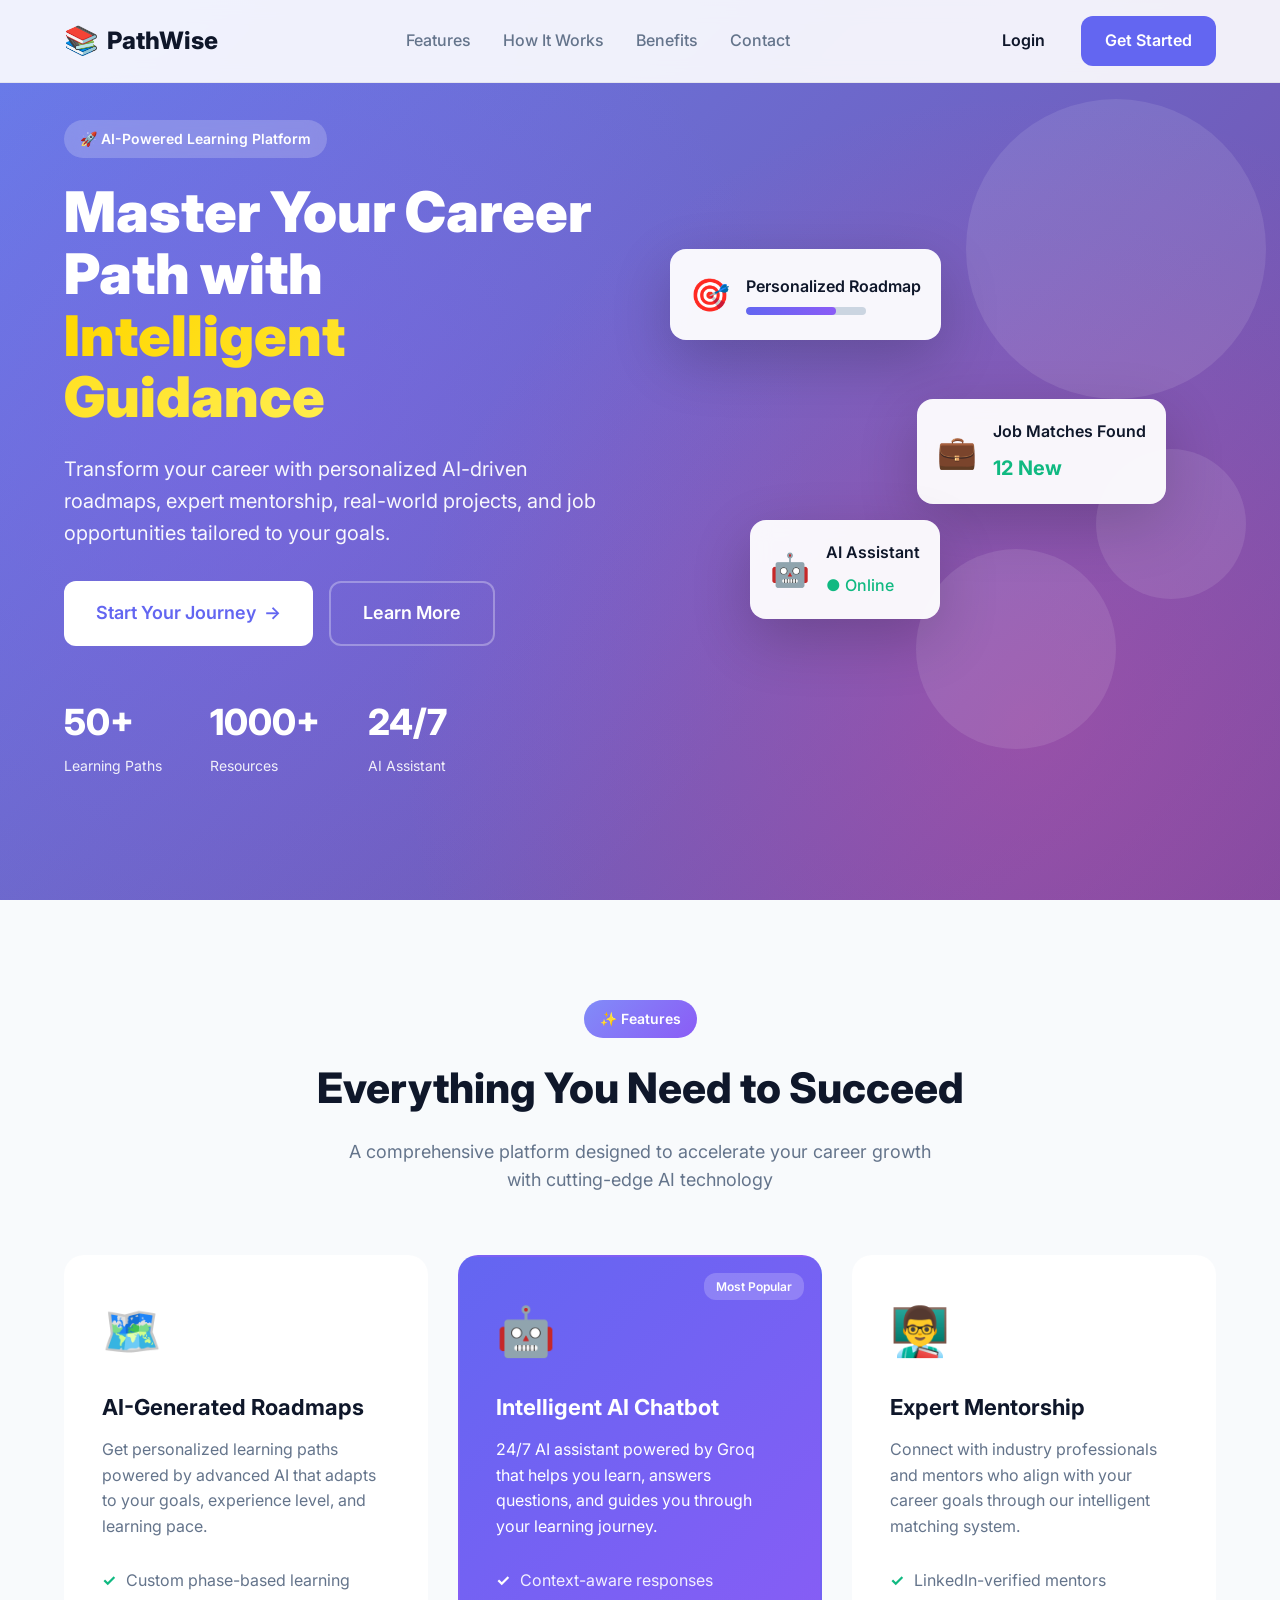
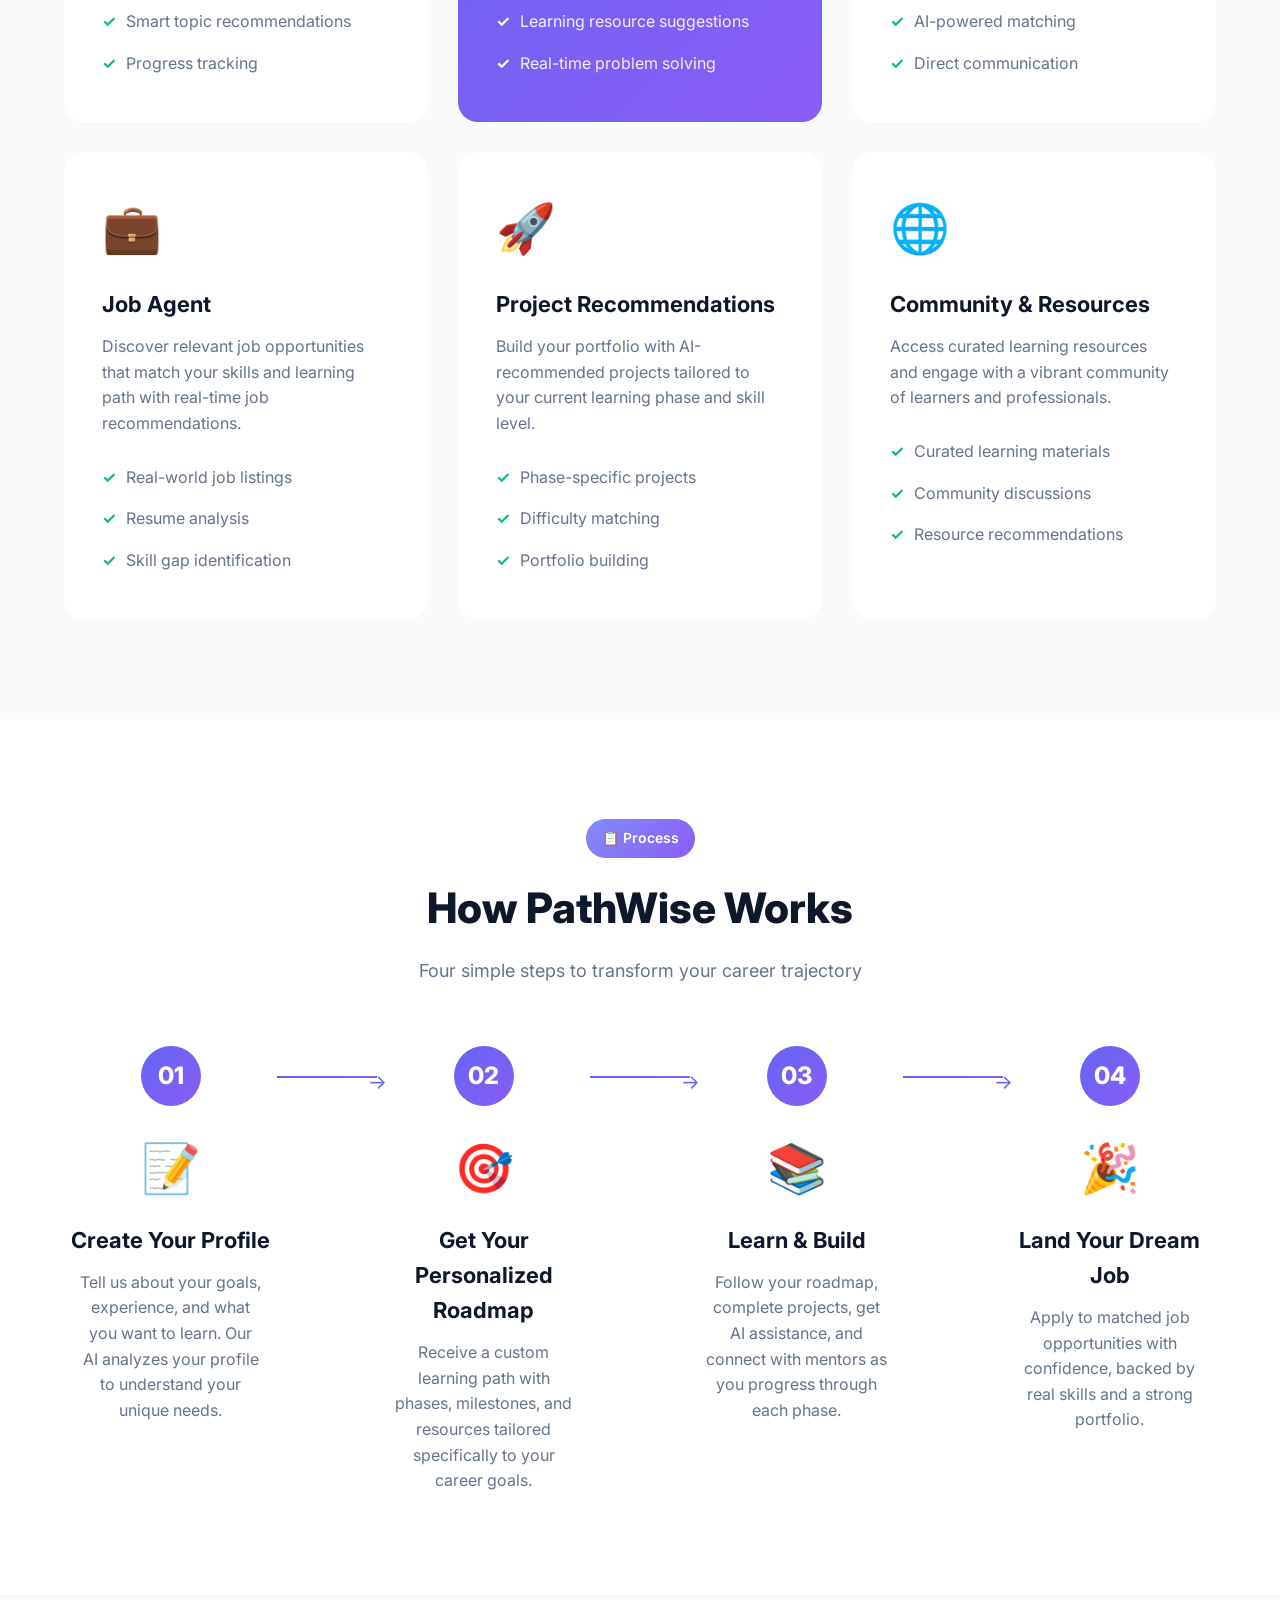
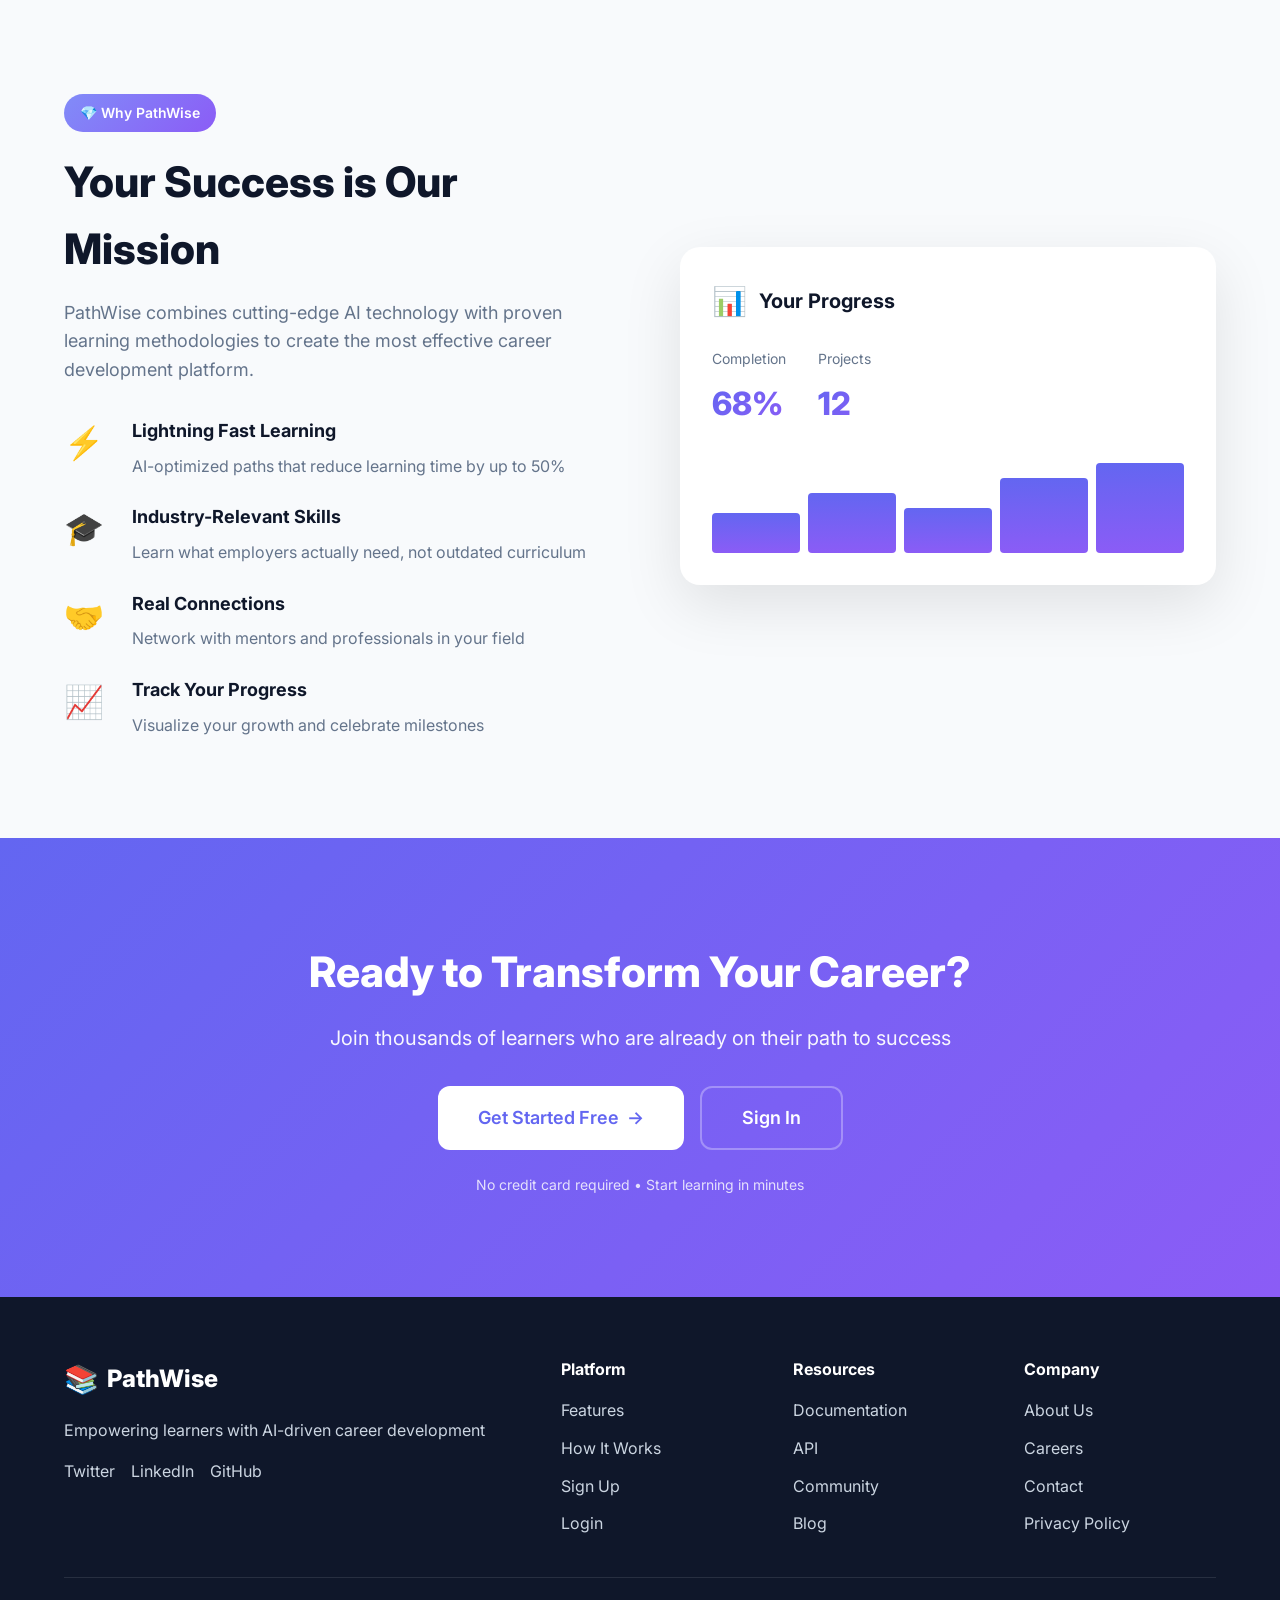
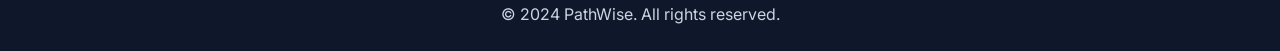
==== commit d6b04a64: "landing page updated : remoted the contact section(commented)" ====
--- a/landing-page/index.html
+++ b/landing-page/index.html
@@ -371,7 +371,7 @@
     </section>
 
     <!-- Contact Section -->
-    <section id="contact" class="contact">
+    <!-- <section id="contact" class="contact">
         <div class="container">
             <div class="contact-grid">
                 <div class="contact-info">
@@ -419,7 +419,7 @@
                 </div>
             </div>
         </div>
-    </section>
+    </section> -->
 
     <!-- Footer -->
     <footer class="footer">
